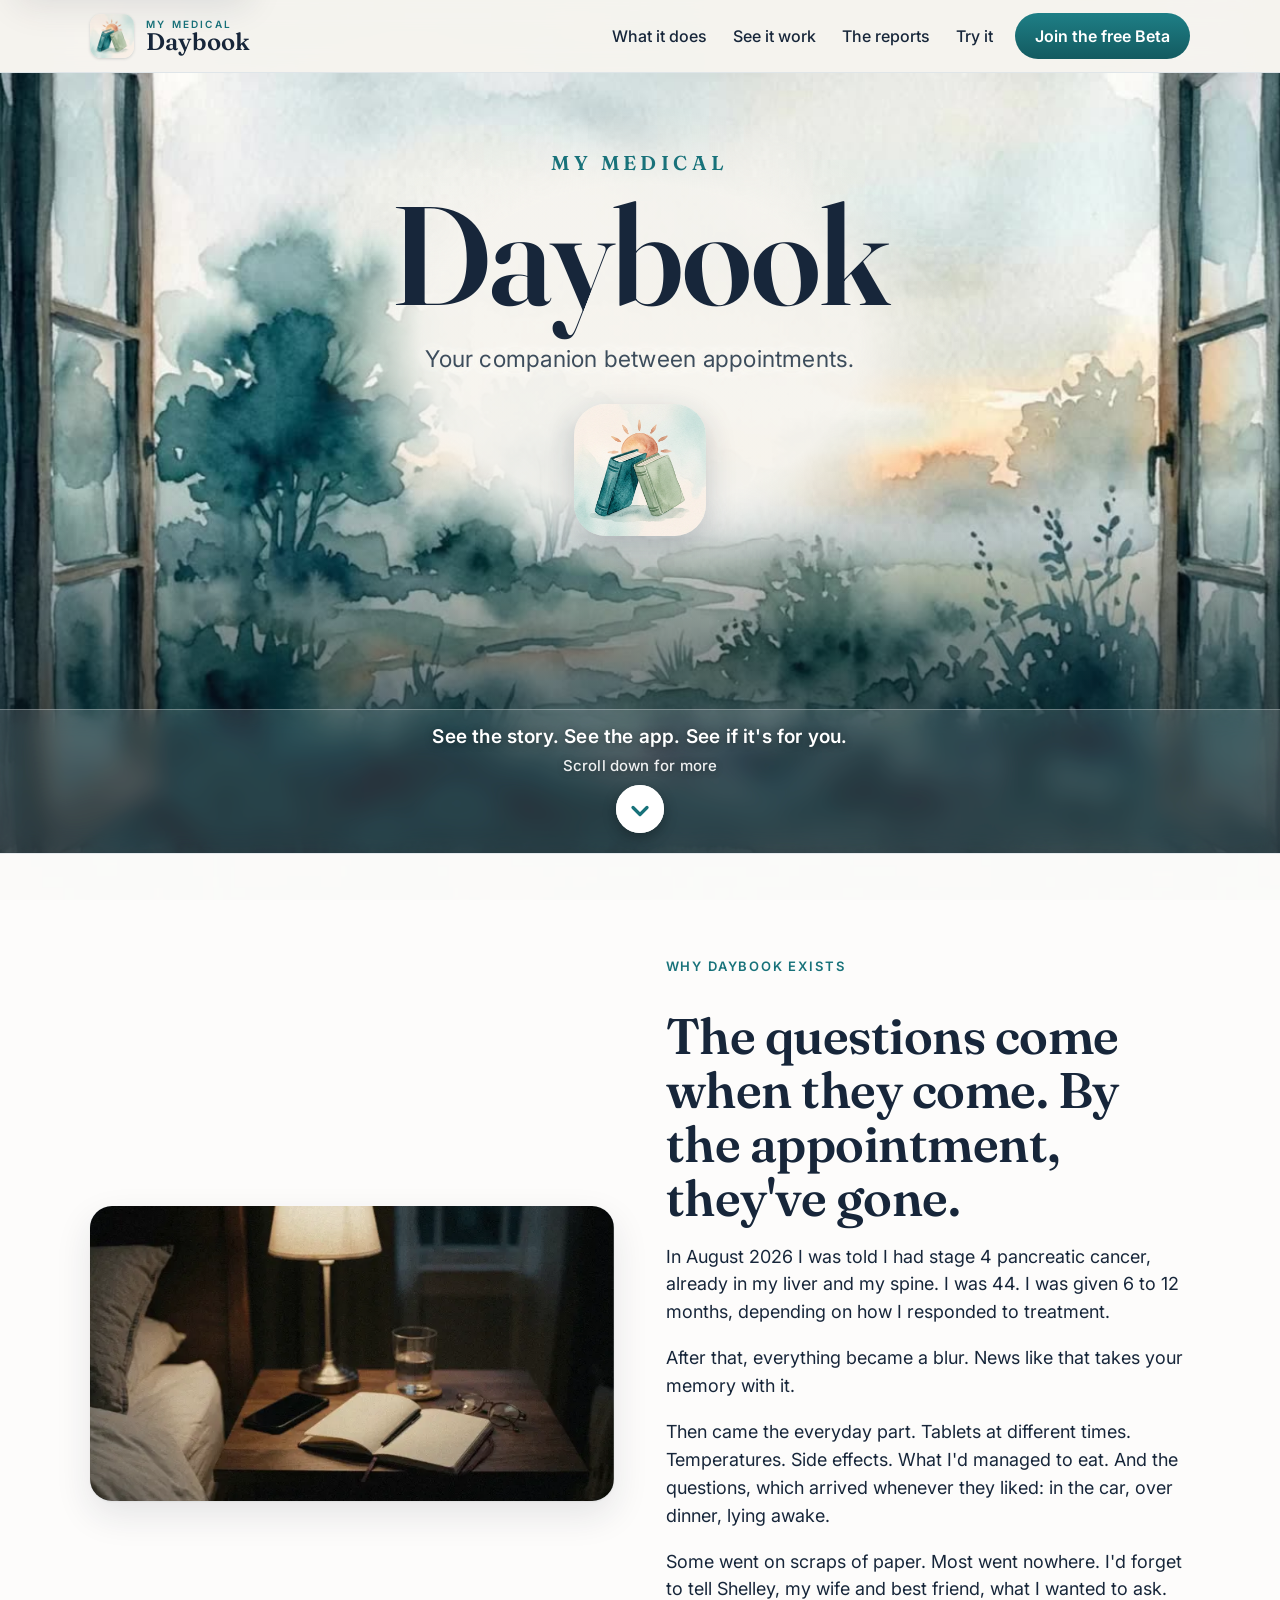
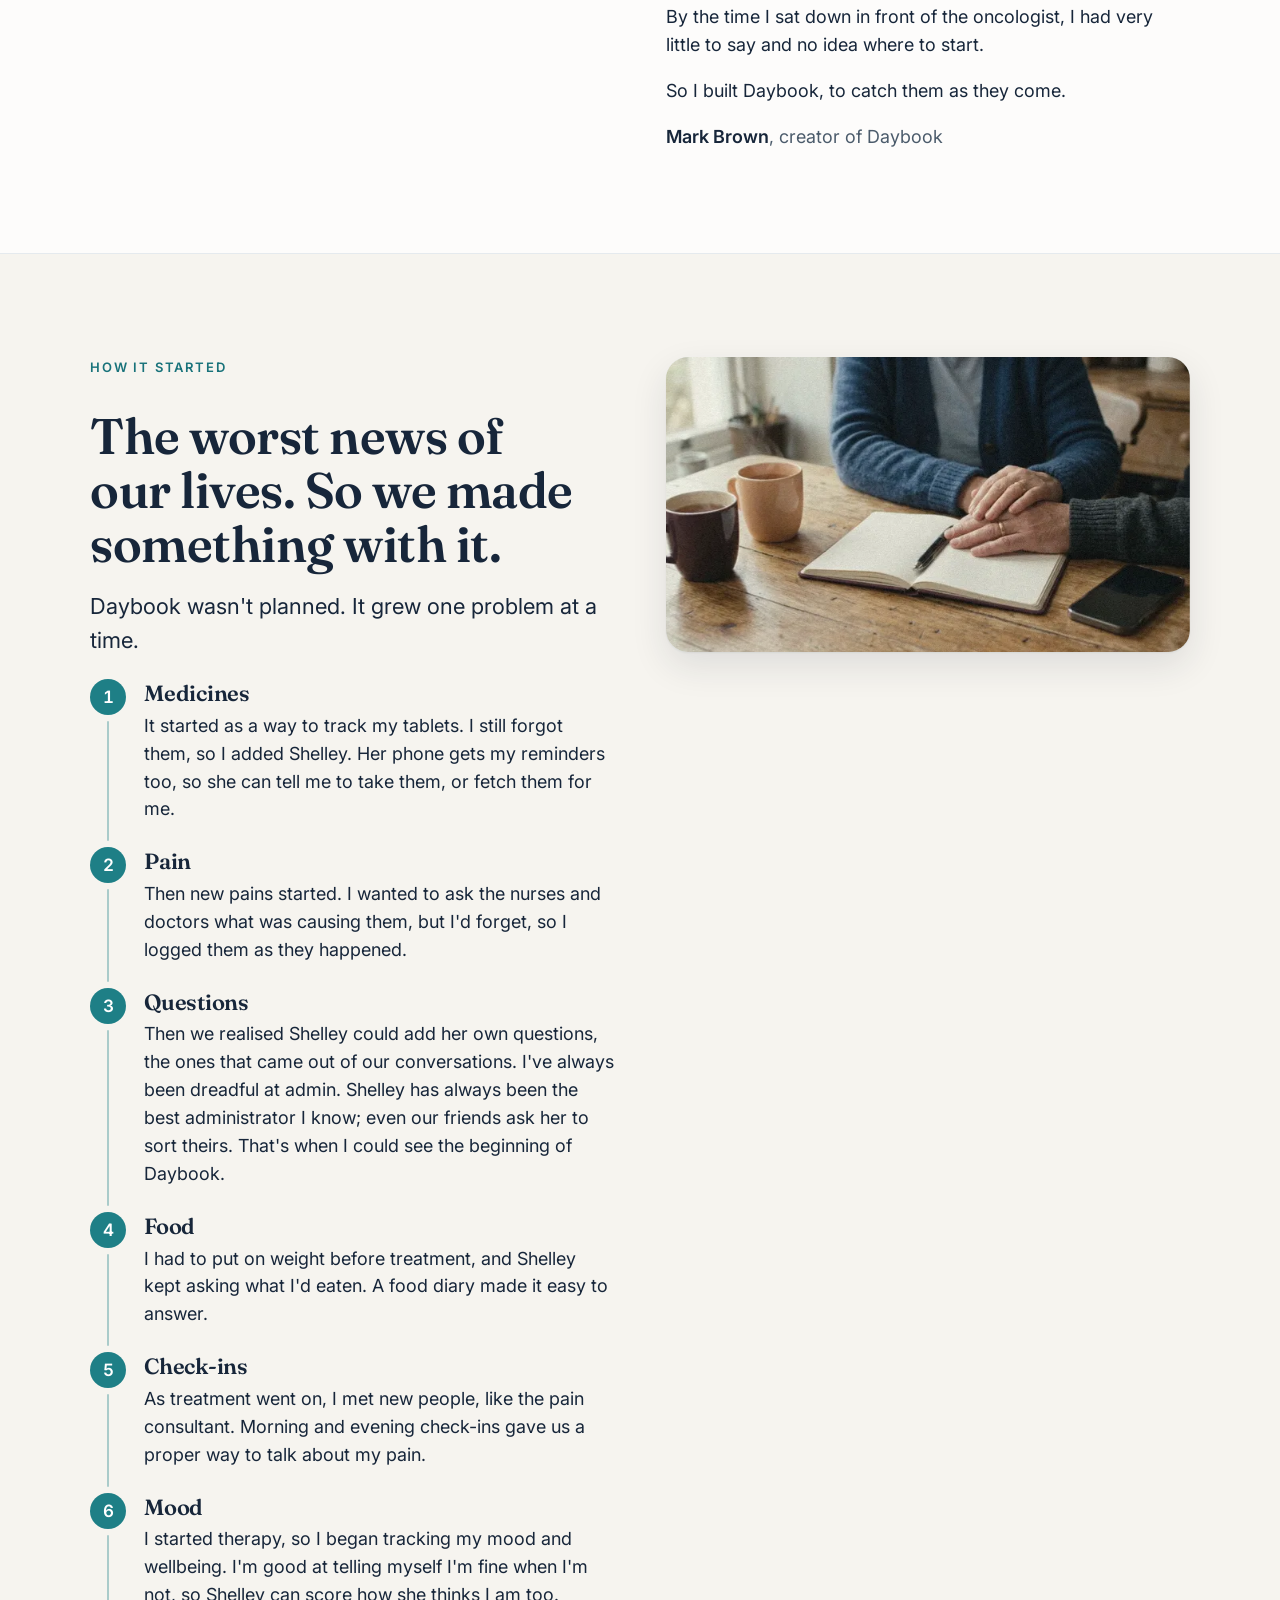
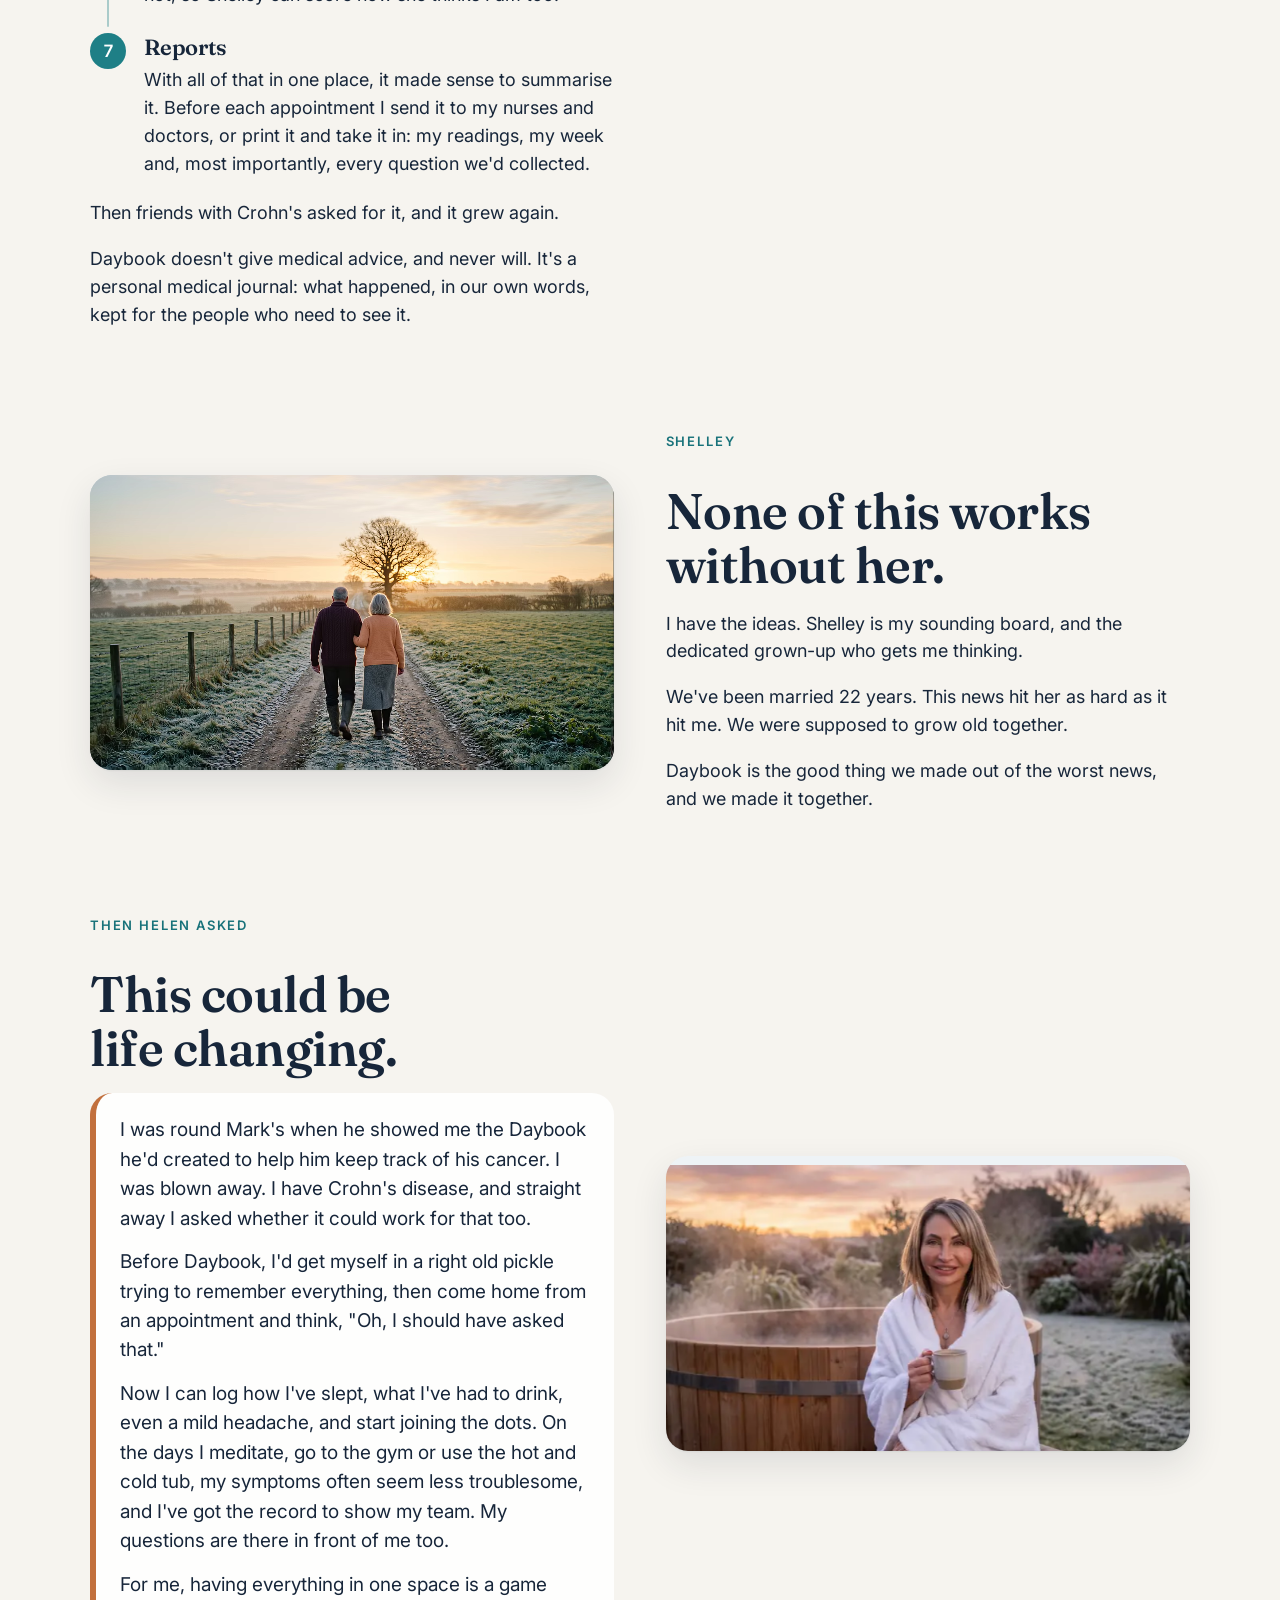
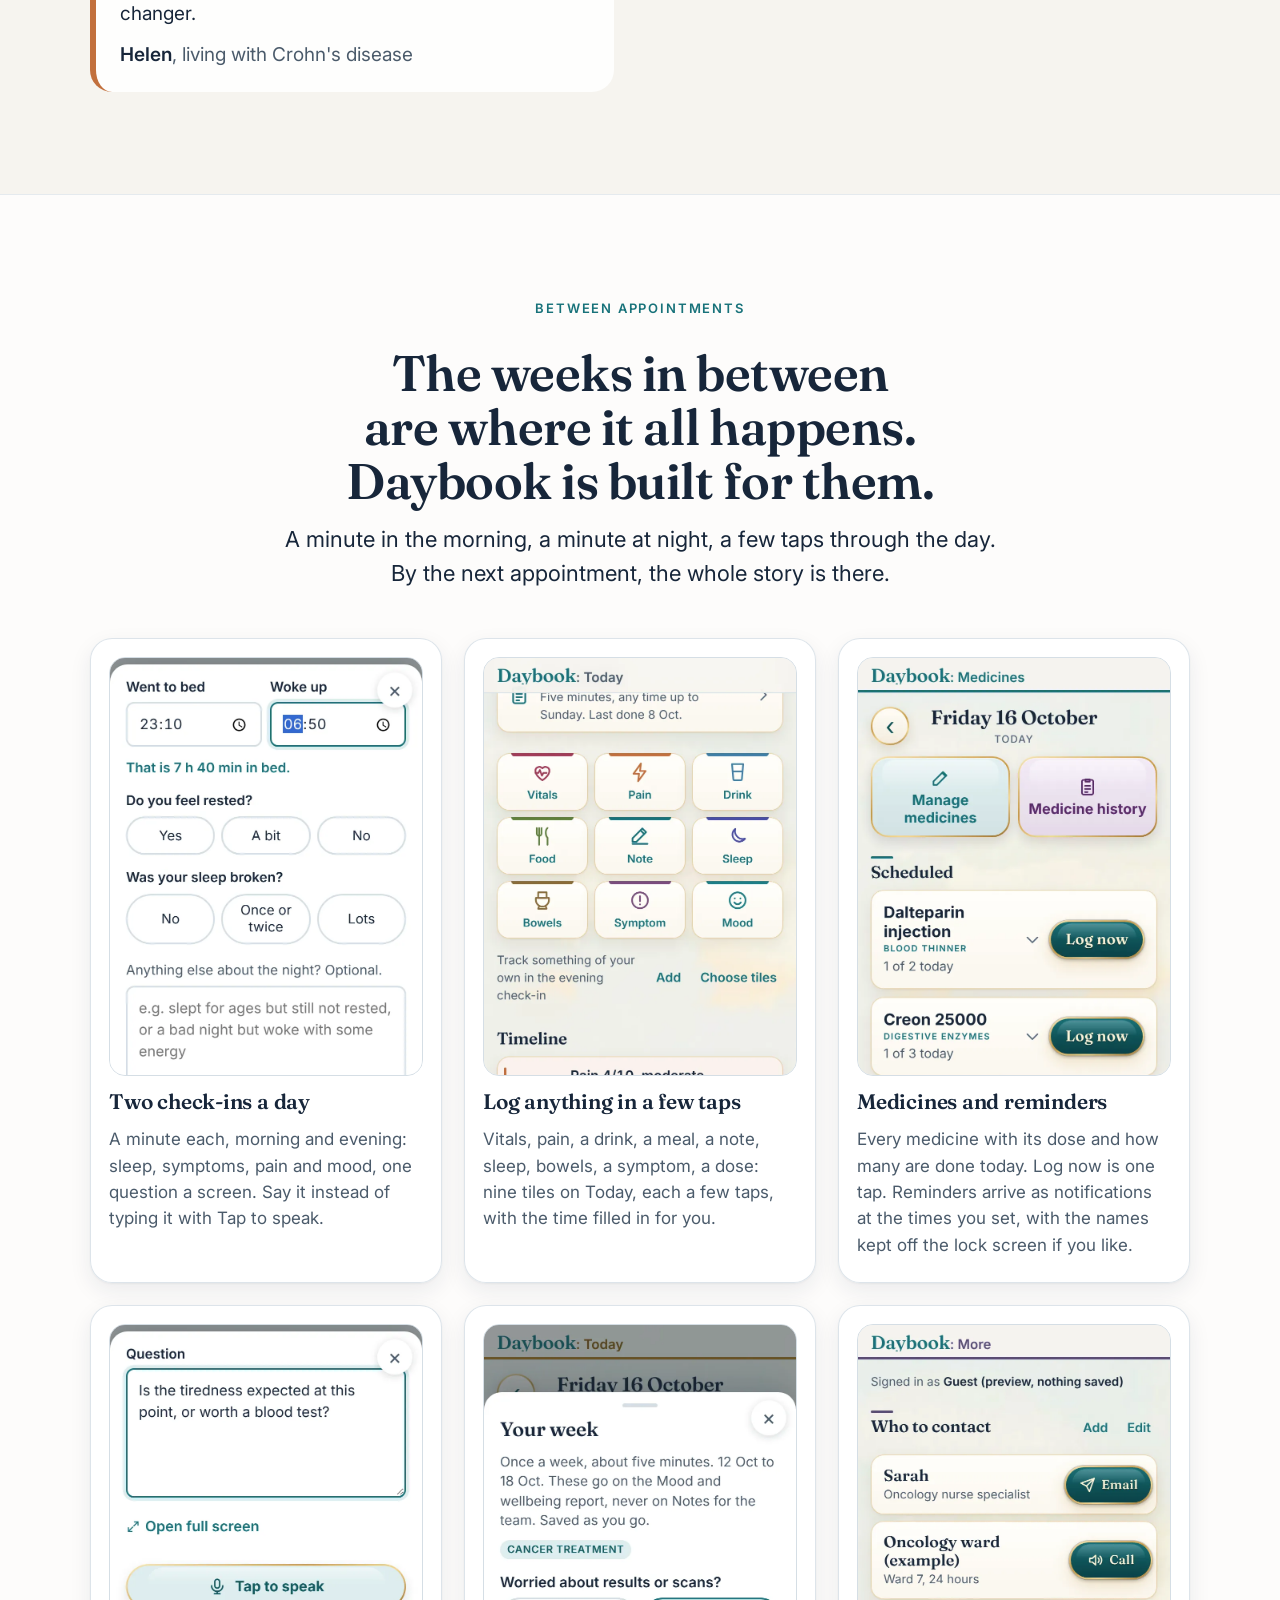
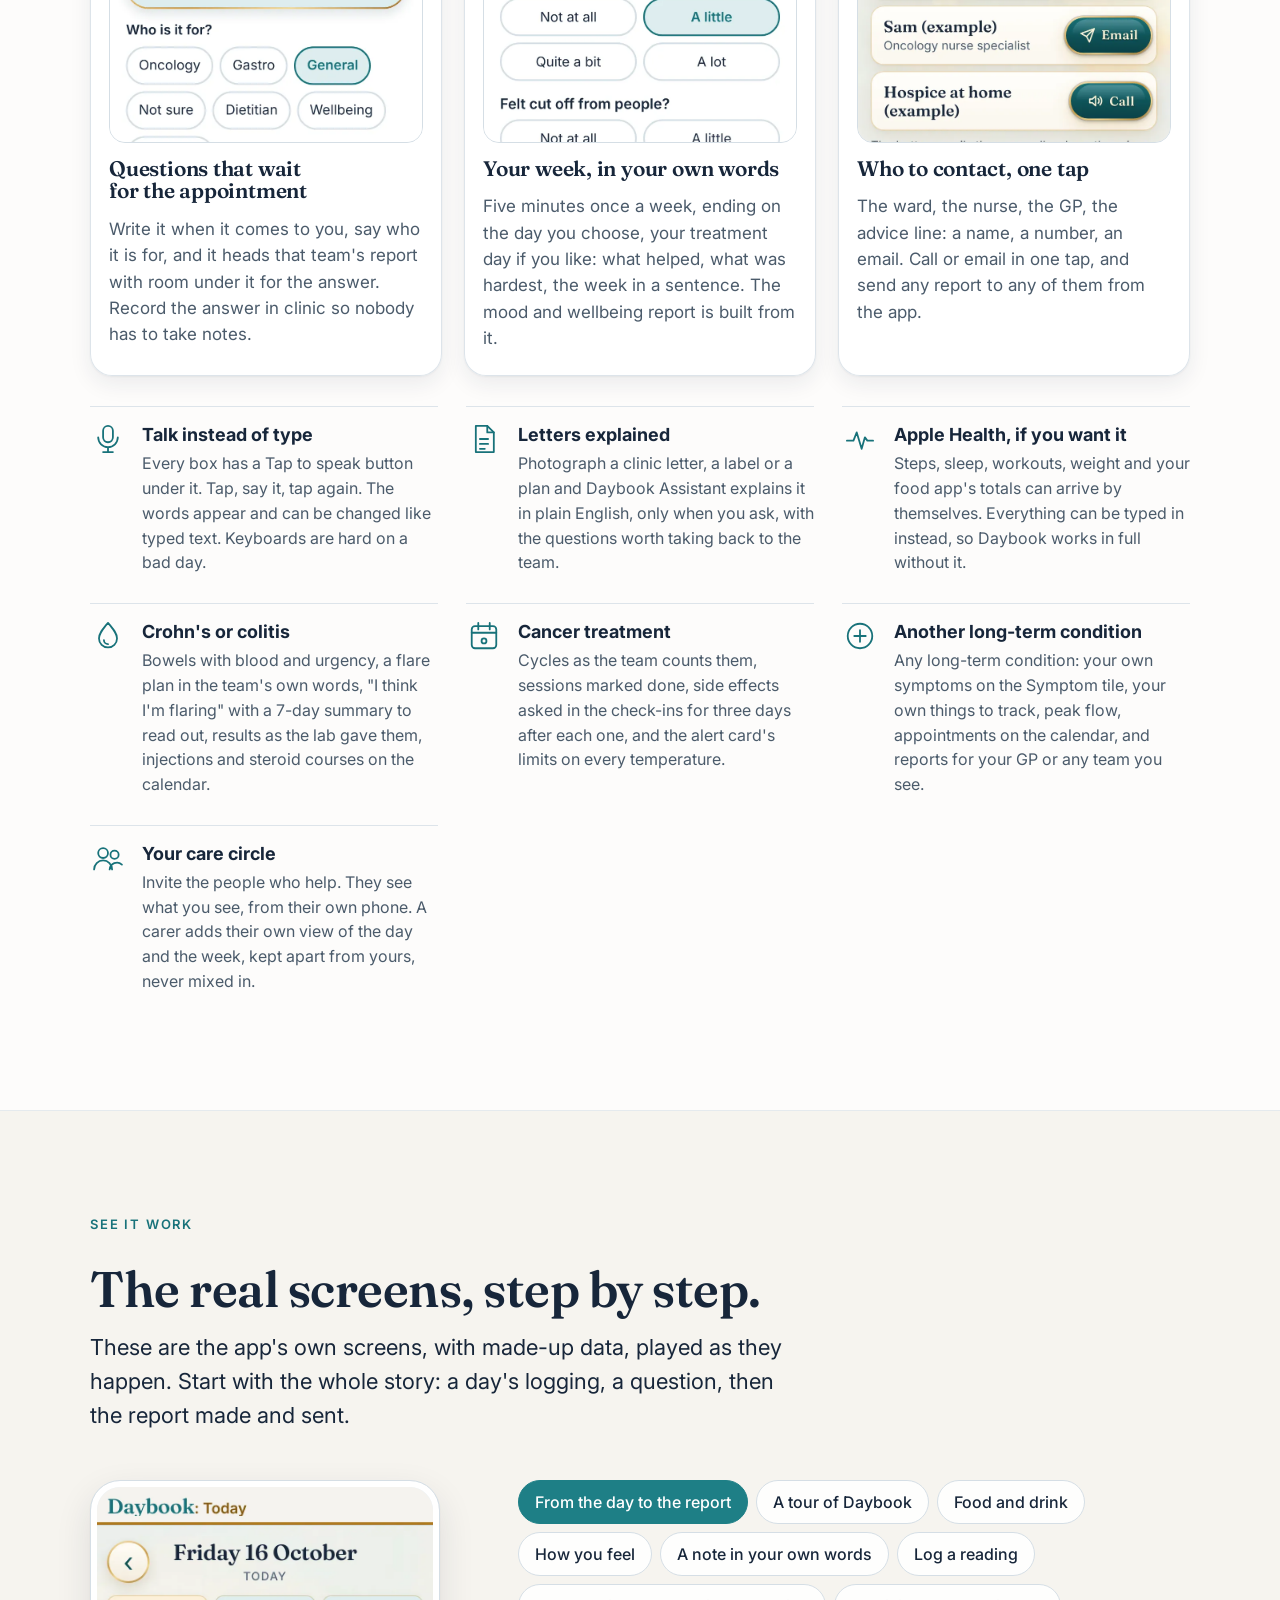
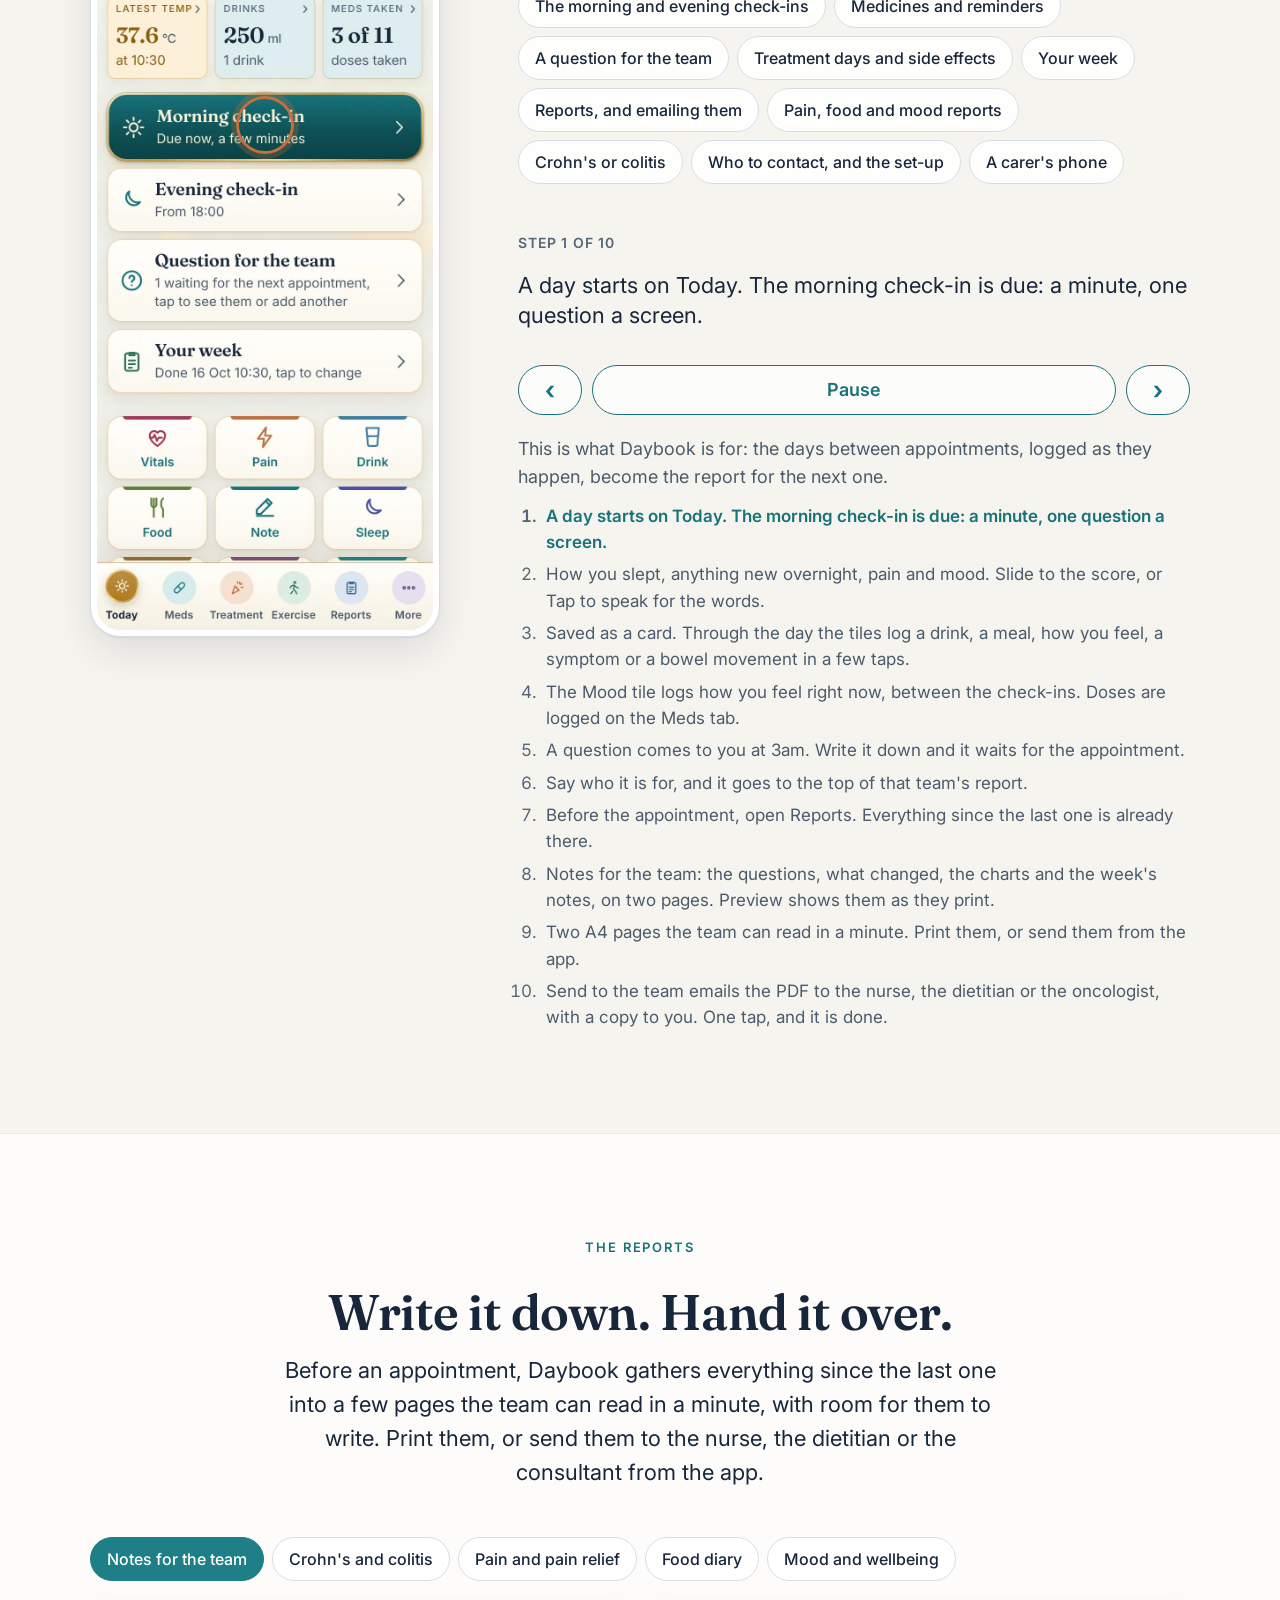
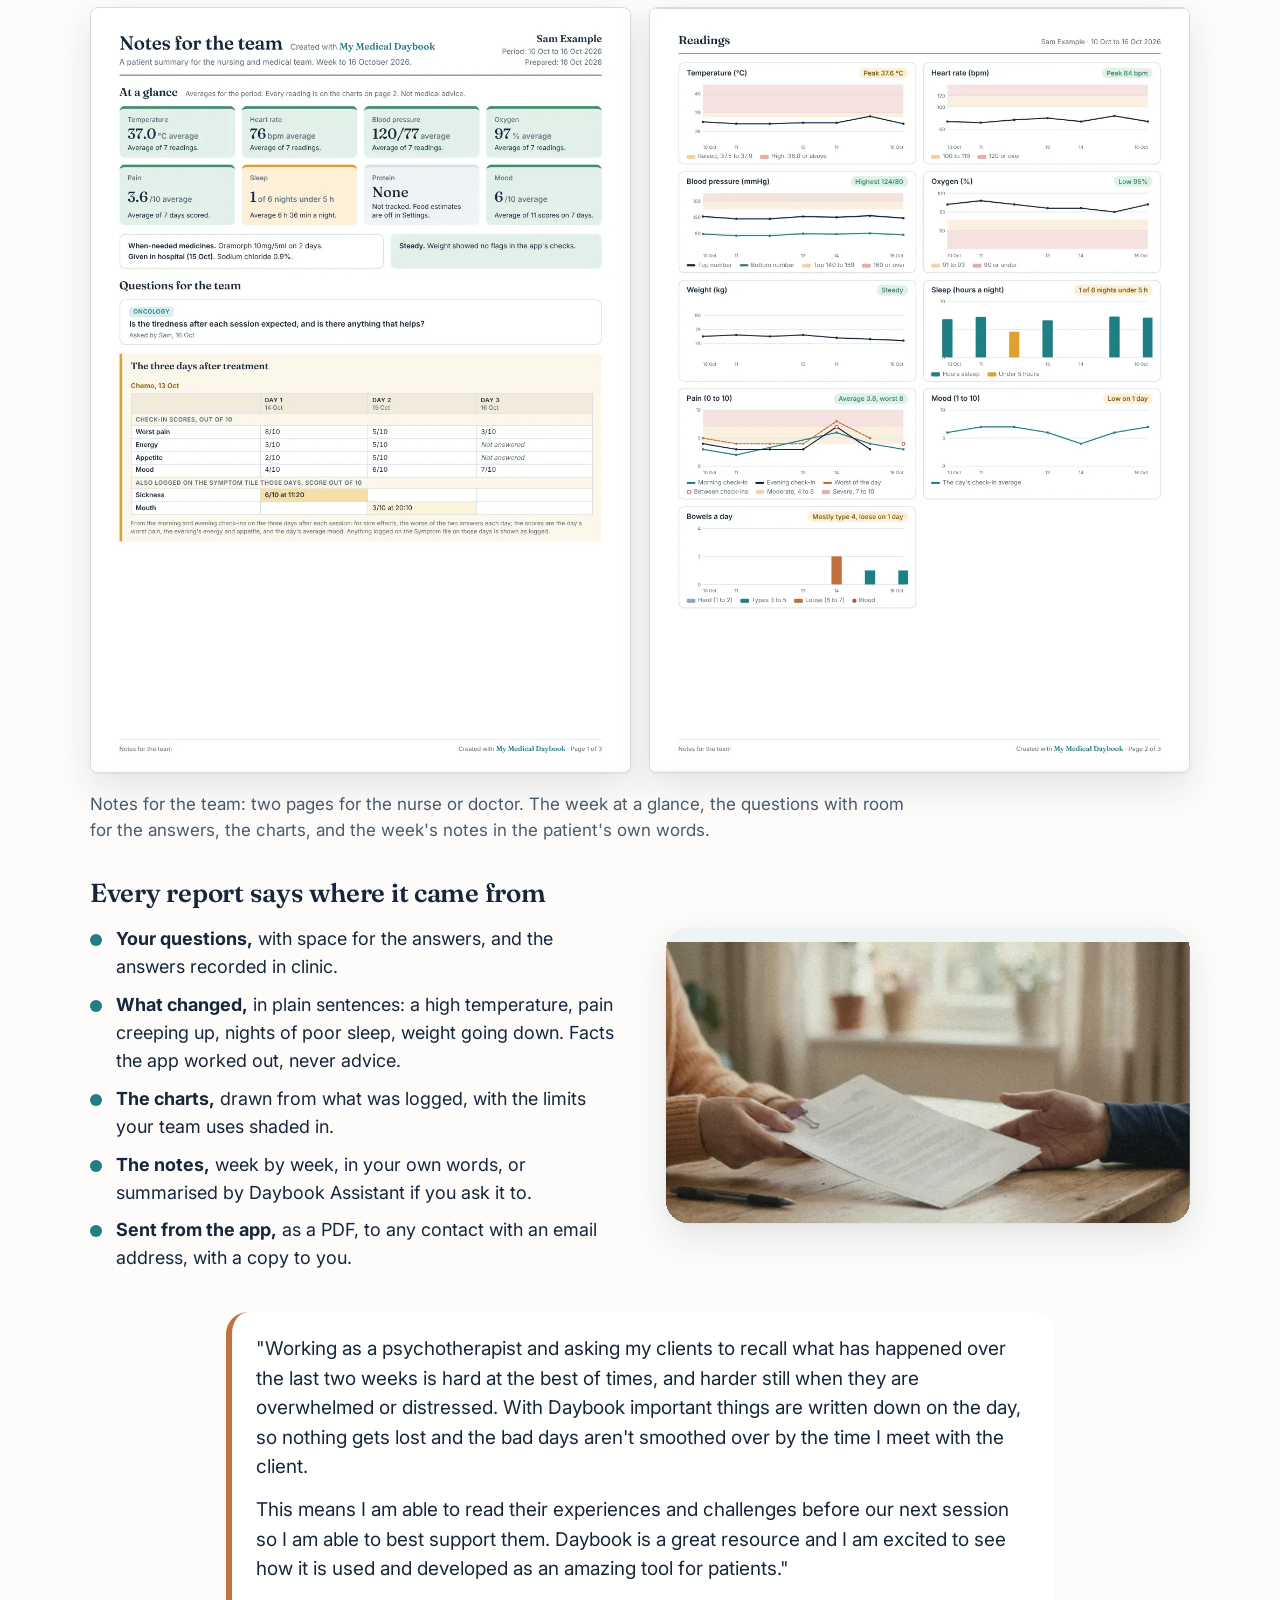
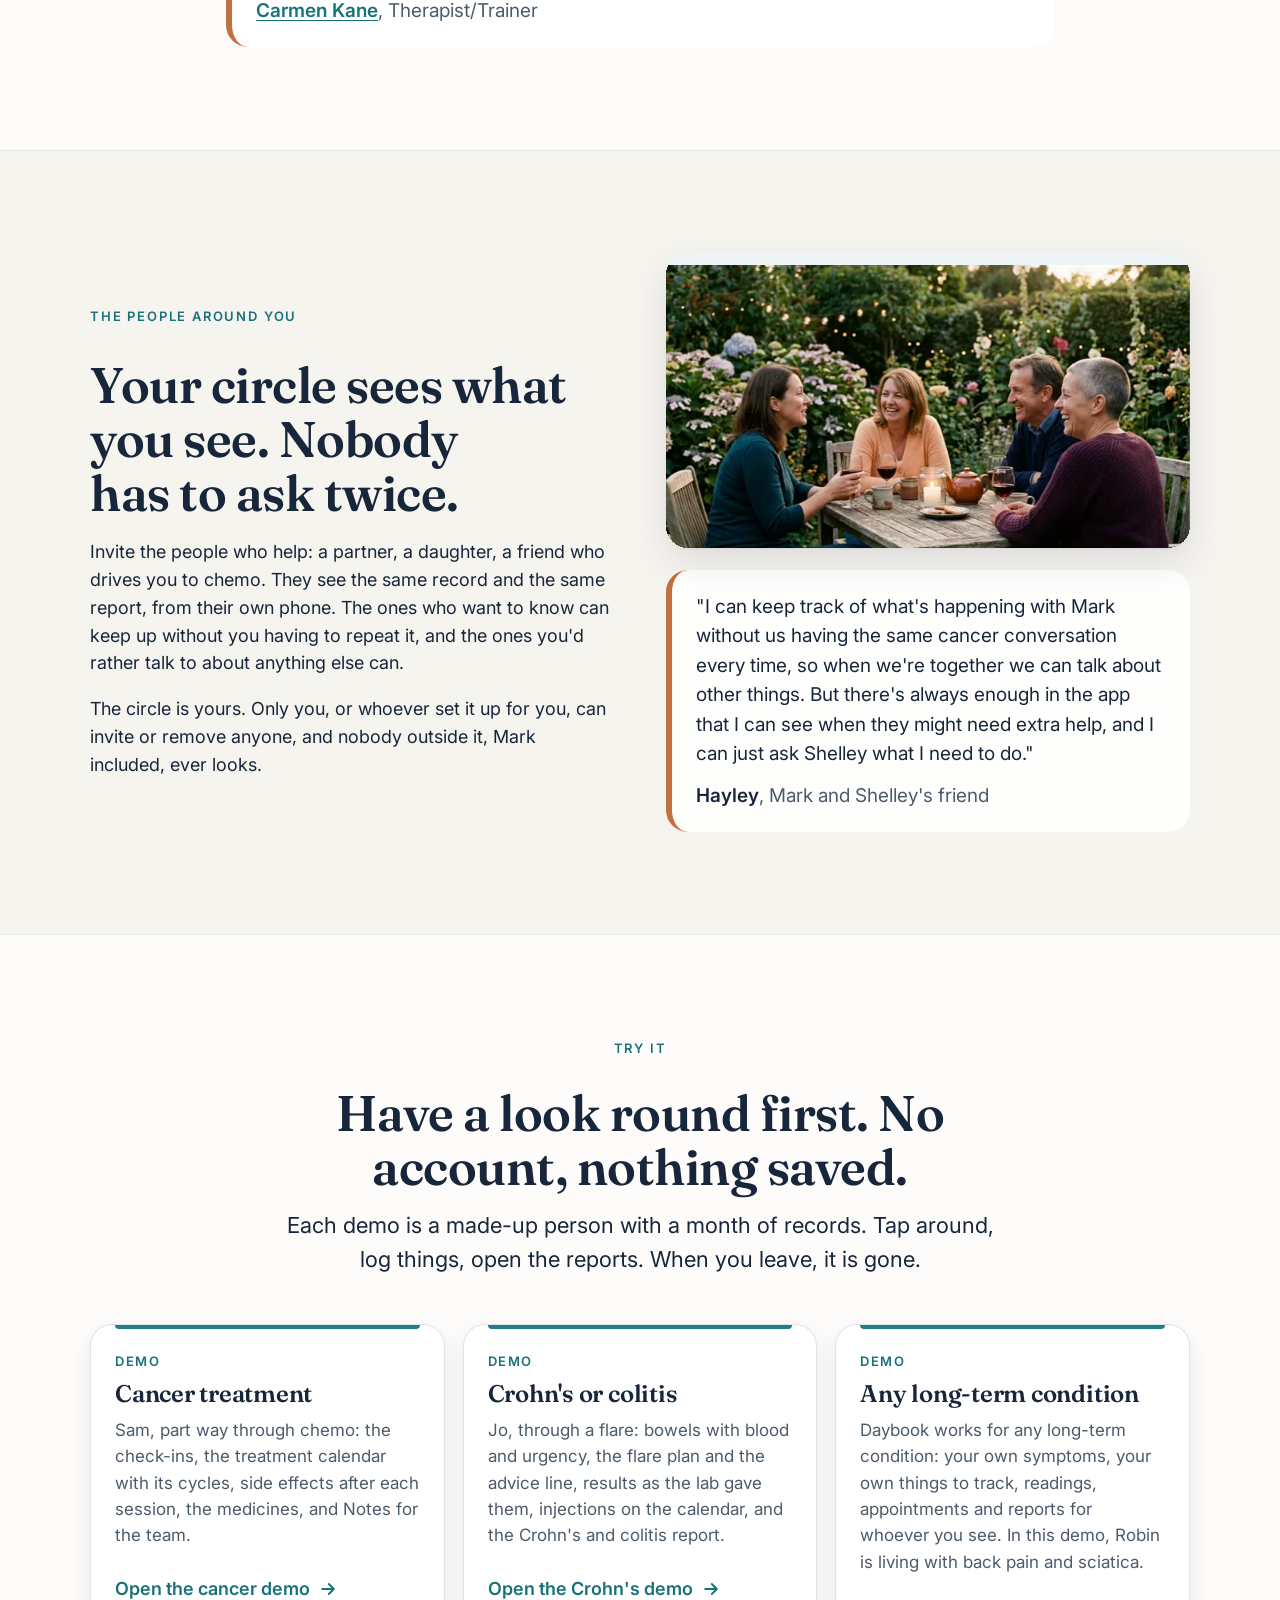
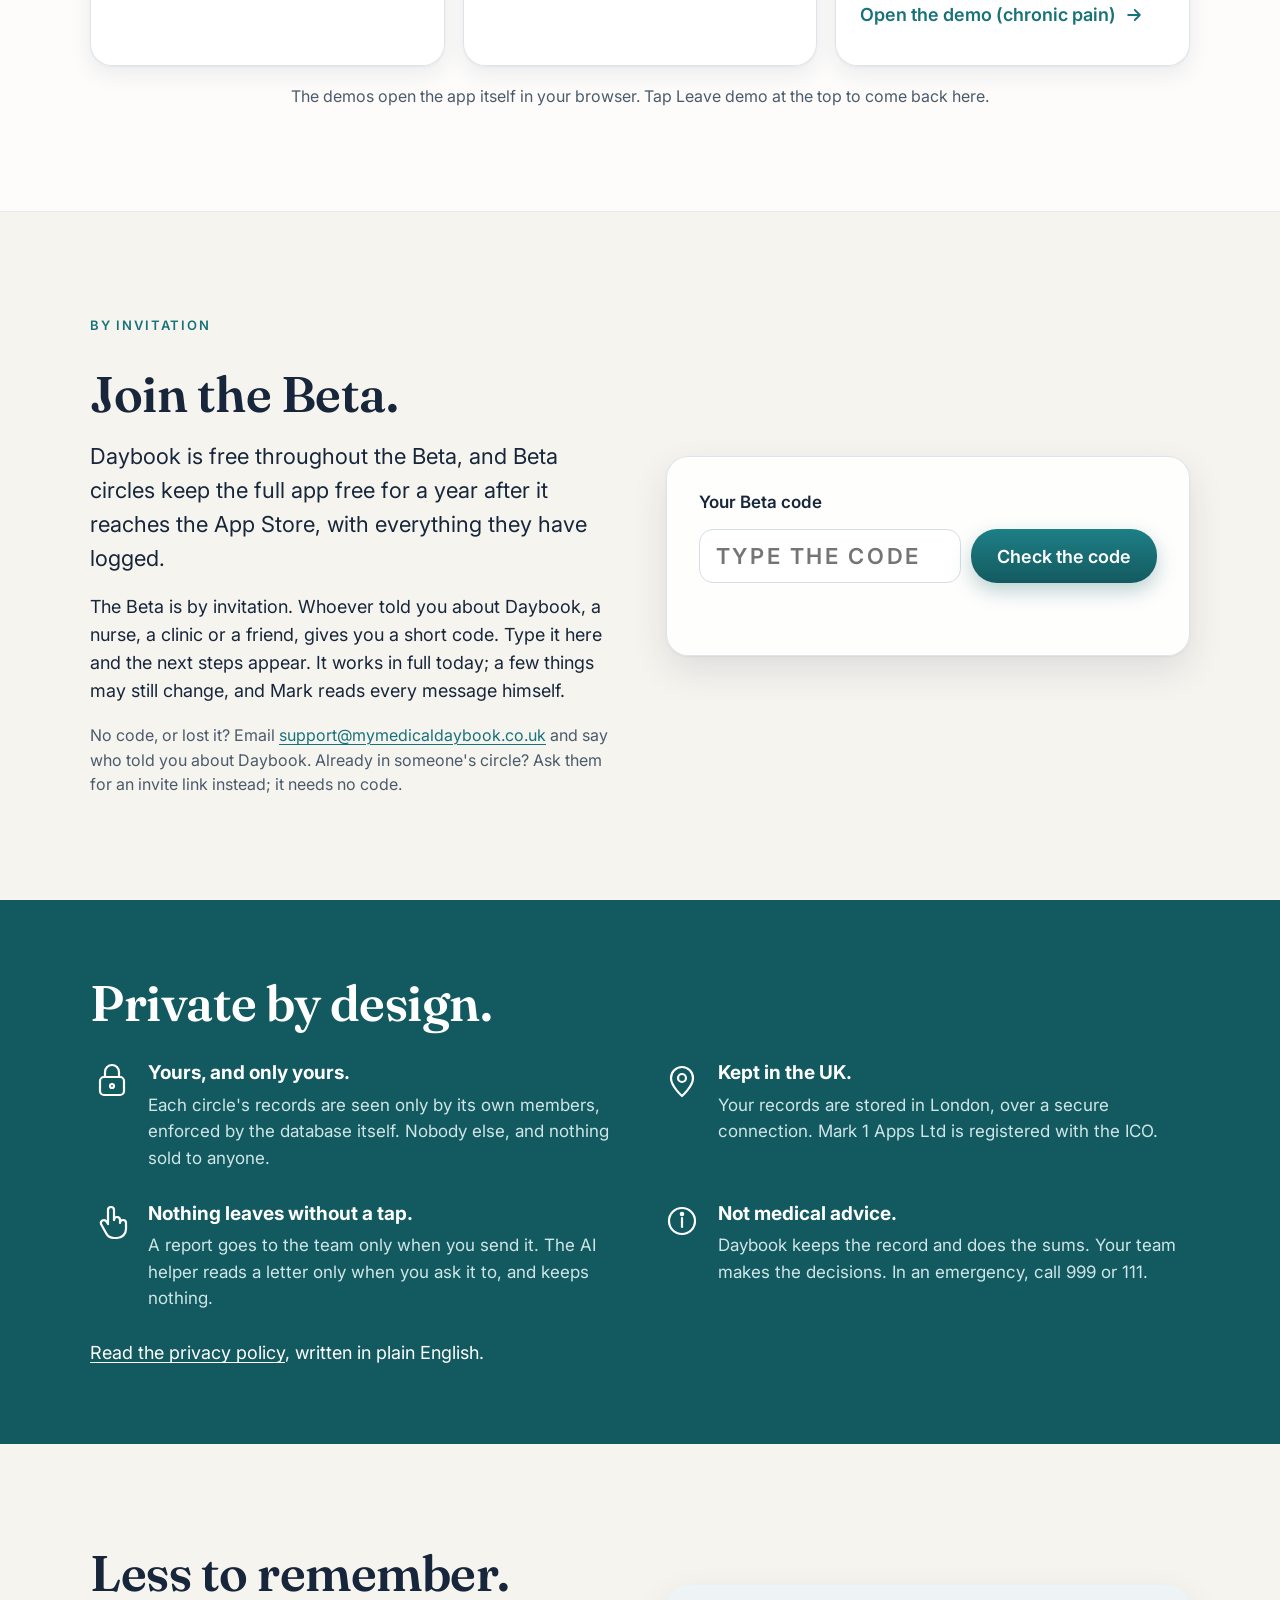
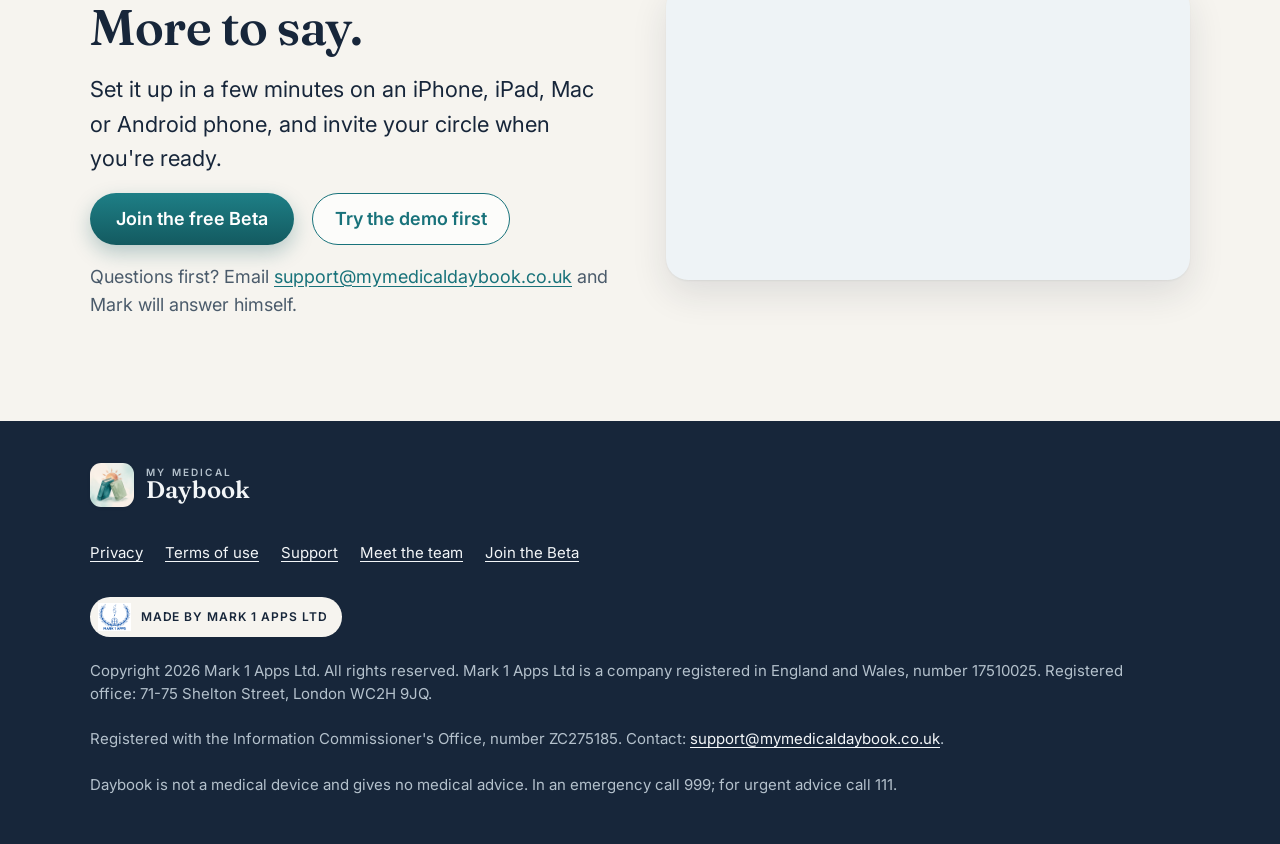
==== index.html @ 066aeb30 "Carmen Kane's quote under The reports, her own words, linked to her profile Co-Authored-By: Claude O" ====
<!doctype html>
<html lang="en-GB">
<head>
  <meta charset="utf-8">
  <meta name="viewport" content="width=device-width, initial-scale=1, viewport-fit=cover">
  <title>My Medical Daybook: your companion between appointments</title>
  <meta name="description" content="A private daybook for anyone with a condition and a care team. The days between appointments, logged as they happen, turned into a report your nurse or doctor can read in a minute.">
  <meta name="theme-color" content="#F6F4EF" media="(prefers-color-scheme: light)">
  <meta name="theme-color" content="#0F1B24" media="(prefers-color-scheme: dark)">
  <meta property="og:title" content="My Medical Daybook">
  <meta property="og:description" content="Your companion between appointments. The readings, notes and questions from every day in between, turned into pages your nurse or doctor can read in a minute.">
  <meta property="og:image" content="https://mymedicaldaybook.co.uk/media/opener-poster.jpg">
  <meta property="og:type" content="website">
  <link rel="canonical" href="https://mymedicaldaybook.co.uk/">
  <meta property="og:url" content="https://mymedicaldaybook.co.uk/">
  <meta property="og:site_name" content="My Medical Daybook">
  <meta property="og:locale" content="en_GB">
  <meta name="twitter:card" content="summary_large_image">
  <link rel="icon" href="icons/favicon-32.png" sizes="32x32" type="image/png">
  <link rel="icon" href="icons/favicon-64.png" sizes="64x64" type="image/png">
  <link rel="apple-touch-icon" href="icons/apple-touch-icon.png">
  <link rel="preconnect" href="https://fonts.googleapis.com">
  <link rel="preconnect" href="https://fonts.gstatic.com" crossorigin>
  <link rel="stylesheet" href="https://fonts.googleapis.com/css2?family=Fraunces:opsz,wght@9..144,600&family=Inter:wght@400;500;600&display=swap">
  <link rel="stylesheet" href="css/site.css?v=18">
  <script type="application/ld+json">{"@context":"https://schema.org","@graph":[{"@type":"WebSite","@id":"https://mymedicaldaybook.co.uk/#website","url":"https://mymedicaldaybook.co.uk/","name":"My Medical Daybook","alternateName":"Daybook","description":"Your companion between appointments.","inLanguage":"en-GB"},{"@type":"Organization","@id":"https://mymedicaldaybook.co.uk/#org","name":"Mark 1 Apps Ltd","url":"https://mymedicaldaybook.co.uk/","logo":"https://mymedicaldaybook.co.uk/icons/icon-512.png"}]}</script>
  <script>document.documentElement.classList.add('js');</script>
</head>
<body>
  <a class="skip" href="#main">Skip to the main content</a>

  <header class="top">
    <div class="wrap">
      <a class="lockup" href="#top">
        <img src="icons/icon-192.png" alt="" width="44" height="44">
        <span><span class="pre">My Medical</span><span class="name">Daybook</span><span class="sr-only">, home</span></span>
      </a>
      <nav aria-label="Site">
        <a class="navlink" href="#does">What it does</a>
        <a class="navlink" href="#guide">See it work</a>
        <a class="navlink" href="#reports">The reports</a>
        <a class="navlink" href="#try">Try it</a>
        <a class="btn" href="#beta"><span class="long">Join the free Beta</span><span class="short">Join the Beta</span></a>
      </nav>
    </div>
  </header>

  <main id="main">

    <!-- 1. The opening: the app's own first screen -->
    <section class="hero" id="top" aria-labelledby="h-open">
      <div class="film">
        <img src="media/opener-poster.jpg" alt="" width="1280" height="720" fetchpriority="high">
        <video muted playsinline preload="auto" poster="media/opener-poster.jpg" aria-hidden="true" tabindex="-1">
          <source src="media/opener.mp4" type="video/mp4">
        </video>
      </div>
      <div class="hero-top hero-in">
        <h1 id="h-open"><span class="hero-pre">My Medical</span><span class="hero-brand">Daybook</span></h1>
        <p class="hero-strap">Your companion between appointments.</p>
        <img class="hero-icon" src="icons/icon-512.png" alt="" width="120" height="120">
      </div>
      <a class="hero-band" href="#why"><span class="band-main"><span>See the story.</span> <span>See the app.</span> <span>See if it's for you.</span></span><span class="band-sub">Scroll down for more</span><span class="cue" aria-hidden="true"><svg viewBox="0 0 24 24"><path d="M6 9l6 6 6-6"/></svg></span></a>
    </section>

    <!-- 2. Why it exists -->
    <section class="sec solid" id="why" aria-labelledby="h-gap">
      <div class="wrap grid2">
        <figure class="reveal">
          <div class="pic parallax">
            <picture>
              <source type="image/webp" srcset="media/night-800.webp?v=2 800w, media/night-1600.webp?v=2 1600w" sizes="(min-width: 900px) 560px, 100vw">
              <img src="media/night-1600.jpg?v=2" srcset="media/night-800.jpg?v=2 800w, media/night-1600.jpg?v=2 1600w" sizes="(min-width: 900px) 560px, 100vw" alt="A bedside table at night with a lamp, a glass of water, reading glasses, a phone and an open notebook with a pen." width="1600" height="873" loading="lazy">
            </picture>
          </div>
        </figure>
        <div class="text reveal d1">
          <p class="kicker">Why Daybook exists</p>
          <h2 id="h-gap">The questions come when they come. By the appointment, they've gone.</h2>
          <p>In August 2026 I was told I had stage 4 pancreatic cancer, already in my liver and my spine. I was 44. I was given 6 to 12 months, depending on how I responded to treatment.</p>
          <p>After that, everything became a blur. News like that takes your memory with it.</p>
          <p>Then came the everyday part. Tablets at different times. Temperatures. Side effects. What I'd managed to eat. And the questions, which arrived whenever they liked: in the car, over dinner, lying awake.</p>
          <p>Some went on scraps of paper. Most went nowhere. I'd forget to tell Shelley, my wife and best friend, what I wanted to ask. By the time I sat down in front of the oncologist, I had very little to say and no idea where to start.</p>
          <p>So I built Daybook, to catch them as they come.</p>
          <p class="by">Mark Brown<span>, creator of Daybook</span></p>
        </div>
      </div>
    </section>

    <!-- 3. How it started, one problem at a time, and Shelley -->
    <section class="sec" aria-labelledby="h-list">
      <div class="wrap grid2 flip story">
        <figure class="reveal">
          <div class="pic parallax">
            <picture>
              <source type="image/webp" srcset="media/table-800.webp?v=2 800w, media/table-1600.webp?v=2 1600w" sizes="(min-width: 900px) 560px, 100vw">
              <img src="media/table-1600.jpg?v=2" srcset="media/table-800.jpg?v=2 800w, media/table-1600.jpg?v=2 1600w" sizes="(min-width: 900px) 560px, 100vw" alt="Two people's hands rest together on an open notebook at a kitchen table, beside two mugs of tea." width="1600" height="873" loading="lazy">
            </picture>
          </div>
        </figure>
        <div class="text reveal d1">
          <p class="kicker">How it started</p>
          <h2 id="h-list">The worst news of our lives. So we made something with it.</h2>
          <p class="lead">Daybook wasn't planned. It grew one problem at a time.</p>
          <ol class="grew">
            <li><h3>Medicines</h3><p>It started as a way to track my tablets. I still forgot them, so I added Shelley. Her phone gets my reminders too, so she can tell me to take them, or fetch them for me.</p></li>
            <li><h3>Pain</h3><p>Then new pains started. I wanted to ask the nurses and doctors what was causing them, but I'd forget, so I logged them as they happened.</p></li>
            <li><h3>Questions</h3><p>Then we realised Shelley could add her own questions, the ones that came out of our conversations. I've always been dreadful at admin. Shelley has always been the best administrator I know; even our friends ask her to sort theirs. That's when I could see the beginning of Daybook.</p></li>
            <li><h3>Food</h3><p>I had to put on weight before treatment, and Shelley kept asking what I'd eaten. A food diary made it easy to answer.</p></li>
            <li><h3>Check-ins</h3><p>As treatment went on, I met new people, like the pain consultant. Morning and evening check-ins gave us a proper way to talk about my pain.</p></li>
            <li><h3>Mood</h3><p>I started therapy, so I began tracking my mood and wellbeing. I'm good at telling myself I'm fine when I'm not, so Shelley can score how she thinks I am too.</p></li>
            <li><h3>Reports</h3><p>With all of that in one place, it made sense to summarise it. Before each appointment I send it to my nurses and doctors, or print it and take it in: my readings, my week and, most importantly, every question we'd collected.</p></li>
          </ol>
          <p>Then friends with Crohn's asked for it, and it grew again.</p>
          <p>Daybook doesn't give medical advice, and never will. It's a personal medical journal: what happened, in our own words, kept for the people who need to see it.</p>
        </div>
      </div>
      <div class="wrap grid2 shelley">
        <figure class="reveal">
          <div class="pic film-walk">
            <img src="media/walk-poster-1280.jpg" srcset="media/walk-poster-1280.jpg 1280w, media/walk-poster-1920.jpg 1920w" sizes="(min-width: 900px) 560px, 100vw" alt="A couple in their late fifties walk arm in arm along a frosty farm track towards a lone oak tree at sunrise." width="1280" height="720" loading="lazy">
            <video class="walk" muted playsinline preload="none" aria-hidden="true" tabindex="-1" data-src-1280="media/walk-1280.mp4" data-src-1920="media/walk-1920.mp4" data-webm="media/walk-1280.webm"></video>
          </div>
        </figure>
        <div class="text reveal d1">
          <p class="kicker">Shelley</p>
          <h2 id="h-shelley">None of this works without her.</h2>
          <p>I have the ideas. Shelley is my sounding board, and the dedicated grown-up who gets me thinking.</p>
          <p>We've been married 22 years. This news hit her as hard as it hit me. We were supposed to grow old together.</p>
          <p>Daybook is the good thing we made out of the worst news, and we made it together.</p>
        </div>
      </div>
      <!-- Helen's own words, shortened with her agreement, and the photo she chose (21 October 2026) -->
      <div class="wrap grid2 flip shelley">
        <div class="text reveal">
          <p class="kicker">Then Helen asked</p>
          <h2 id="h-helen">This could be life changing.</h2>
          <blockquote class="quote">
            <p>I was round Mark's when he showed me the Daybook he'd created to help him keep track of his cancer. I was blown away. I have Crohn's disease, and straight away I asked whether it could work for that too.</p>
            <p>Before Daybook, I'd get myself in a right old pickle trying to remember everything, then come home from an appointment and think, "Oh, I should have asked that."</p>
            <p>Now I can log how I've slept, what I've had to drink, even a mild headache, and start joining the dots. On the days I meditate, go to the gym or use the hot and cold tub, my symptoms often seem less troublesome, and I've got the record to show my team. My questions are there in front of me too.</p>
            <p>For me, having everything in one space is a game changer.</p>
            <p class="by">Helen<span>, living with Crohn's disease</span></p>
          </blockquote>
        </div>
        <figure class="reveal d1">
          <div class="pic parallax">
            <picture>
              <source type="image/webp" srcset="media/helen-800.webp 800w, media/helen-1600.webp 1600w" sizes="(min-width: 900px) 560px, 100vw">
              <img src="media/helen-1600.jpg" srcset="media/helen-800.jpg 800w, media/helen-1600.jpg 1600w" sizes="(min-width: 900px) 560px, 100vw" alt="A woman wrapped in a white robe sits on a bench beside a steaming wooden hot tub in a frosty garden at sunrise, smiling, with a mug of tea in her hand." width="1600" height="873" loading="lazy">
            </picture>
          </div>
        </figure>
      </div>
    </section>

    <!-- 4. What it does, between appointments -->
    <section class="sec solid" id="does" aria-labelledby="h-does">
      <div class="wrap">
        <div class="sec-head centre reveal">
          <p class="kicker">Between appointments</p>
          <h2 id="h-does">The weeks in between are where it all happens. Daybook is built for them.</h2>
          <p class="lead">A minute in the morning, a minute at night, a few taps through the day. By the next appointment, the whole story is there.</p>
        </div>
        <div class="features">
          <article class="feat reveal">
            <div class="shot"><img src="guide/checkin-2.webp" alt="The morning check-in: one question on the screen, a slider from 1 to 10, and Back, Skip and Next underneath." width="780" height="1688" loading="lazy"></div>
            <h3>Two check-ins a day</h3>
            <p>A minute each, morning and evening: sleep, symptoms, pain and mood, one question a screen. Say it instead of typing it with Tap to speak.</p>
          </article>
          <article class="feat reveal d1">
            <div class="shot"><img src="guide/reading-1.webp" alt="Today in Daybook: the day's check-ins, then nine tiles, Vitals, Pain, Drink, Food, Note, Sleep, Bowels, Symptom and Medicine." width="780" height="1688" loading="lazy"></div>
            <h3>Log anything in a few taps</h3>
            <p>Vitals, pain, a drink, a meal, a note, sleep, bowels, a symptom, a dose: nine tiles on Today, each a few taps, with the time filled in for you.</p>
          </article>
          <article class="feat reveal d2">
            <div class="shot"><img src="guide/meds-1.webp" alt="The Meds tab: each medicine as a card with its name, how many doses are done today, and a Log now button." width="780" height="1688" loading="lazy"></div>
            <h3>Medicines and reminders</h3>
            <p>Every medicine with its dose and how many are done today. Log now is one tap. Reminders arrive as notifications at the times you set, with the names kept off the lock screen if you like.</p>
          </article>
          <article class="feat reveal">
            <div class="shot"><img src="guide/question-2.webp" alt="A question for the team being typed, with chips for who it is for: Oncology, Gastro, General, Not sure, Dietitian, Wellbeing, Pain team." width="780" height="1688" loading="lazy"></div>
            <h3>Questions that wait for the appointment</h3>
            <p>Write it when it comes to you, say who it is for, and it heads that team's report with room under it for the answer. Record the answer in clinic so nobody has to take notes.</p>
          </article>
          <article class="feat reveal d1">
            <div class="shot"><img src="guide/week-2.webp" alt="Your week: a question with four word answers to tap, Not at all, A little, Quite a bit, A lot." width="780" height="1688" loading="lazy"></div>
            <h3>Your week, in your own words</h3>
            <p>Five minutes once a week, ending on the day you choose, your treatment day if you like: what helped, what was hardest, the week in a sentence. The mood and wellbeing report is built from it.</p>
          </article>
          <article class="feat reveal d2">
            <div class="shot"><img src="guide/contacts-3.webp" alt="Who to contact on More: a nurse's card with her role, number and email, and Call and Email buttons." width="780" height="1688" loading="lazy"></div>
            <h3>Who to contact, one tap</h3>
            <p>The ward, the nurse, the GP, the advice line: a name, a number, an email. Call or email in one tap, and send any report to any of them from the app.</p>
          </article>
        </div>
        <div class="also reveal">
          <div class="it">
            <svg viewBox="0 0 44 44" aria-hidden="true" fill="none" stroke="currentColor" stroke-width="2.2" stroke-linecap="round" stroke-linejoin="round"><rect x="16" y="6" width="12" height="20" rx="6"/><path d="M10 20a12 12 0 0 0 24 0M22 32v6M16 38h12"/></svg>
            <div><b>Talk instead of type</b><p>Every box has a Tap to speak button under it. Tap, say it, tap again. The words appear and can be changed like typed text. Keyboards are hard on a bad day.</p></div>
          </div>
          <div class="it">
            <svg viewBox="0 0 44 44" aria-hidden="true" fill="none" stroke="currentColor" stroke-width="2.2" stroke-linecap="round" stroke-linejoin="round"><path d="M12 6h14l8 8v24H12z"/><path d="M26 6v8h8M17 22h10M17 28h10M17 34h6"/></svg>
            <div><b>Letters explained</b><p>Photograph a clinic letter, a label or a plan and Daybook Assistant explains it in plain English, only when you ask, with the questions worth taking back to the team.</p></div>
          </div>
          <div class="it">
            <svg viewBox="0 0 44 44" aria-hidden="true" fill="none" stroke="currentColor" stroke-width="2.2" stroke-linecap="round" stroke-linejoin="round"><path d="M6 24h8l4-10 6 20 4-14 3 4h7"/></svg>
            <div><b>Apple Health, if you want it</b><p>Steps, sleep, workouts, weight and your food app's totals can arrive by themselves. Everything can be typed in instead, so Daybook works in full without it.</p></div>
          </div>
          <div class="it">
            <svg viewBox="0 0 44 44" aria-hidden="true" fill="none" stroke="currentColor" stroke-width="2.2" stroke-linecap="round" stroke-linejoin="round"><path d="M22 6c-7 8-11 13-11 19a11 11 0 0 0 22 0c0-6-4-11-11-19z"/><path d="M17 27a5 5 0 0 0 5 5"/></svg>
            <div><b>Crohn's or colitis</b><p>Bowels with blood and urgency, a flare plan in the team's own words, "I think I'm flaring" with a 7-day summary to read out, results as the lab gave them, injections and steroid courses on the calendar.</p></div>
          </div>
          <div class="it">
            <svg viewBox="0 0 44 44" aria-hidden="true" fill="none" stroke="currentColor" stroke-width="2.2" stroke-linecap="round" stroke-linejoin="round"><rect x="7" y="10" width="30" height="27" rx="4"/><path d="M7 18h30M15 6v8M29 6v8"/><circle cx="22" cy="28" r="3"/></svg>
            <div><b>Cancer treatment</b><p>Cycles as the team counts them, sessions marked done, side effects asked in the check-ins for three days after each one, and the alert card's limits on every temperature.</p></div>
          </div>
          <div class="it">
            <svg viewBox="0 0 44 44" aria-hidden="true" fill="none" stroke="currentColor" stroke-width="2.2" stroke-linecap="round" stroke-linejoin="round"><circle cx="22" cy="22" r="15"/><path d="M22 15v14M15 22h14"/></svg>
            <div><b>Another long-term condition</b><p>Any long-term condition: your own symptoms on the Symptom tile, your own things to track, peak flow, appointments on the calendar, and reports for your GP or any team you see.</p></div>
          </div>
          <div class="it">
            <svg viewBox="0 0 44 44" aria-hidden="true" fill="none" stroke="currentColor" stroke-width="2.2" stroke-linecap="round" stroke-linejoin="round"><circle cx="16" cy="16" r="6"/><circle cx="30" cy="18" r="5"/><path d="M5 36a11 11 0 0 1 22 0M24 36a9 9 0 0 1 15-6"/></svg>
            <div><b>Your care circle</b><p>Invite the people who help. They see what you see, from their own phone. A carer adds their own view of the day and the week, kept apart from yours, never mixed in.</p></div>
          </div>
        </div>
      </div>
    </section>

    <!-- 5. See it work -->
    <section class="sec" id="guide" aria-labelledby="h-guide">
      <div class="wrap">
        <div class="sec-head reveal">
          <p class="kicker">See it work</p>
          <h2 id="h-guide">The real screens, step by step.</h2>
          <p class="lead">These are the app's own screens, with made-up data, played as they happen. Start with the whole story: a day's logging, a question, then the report made and sent.</p>
        </div>
        <div class="guide reveal d1">
          <div class="chips gchips" id="g-chips" role="group" aria-label="Walk-throughs"><span class="muted">Loading the walk-throughs</span></div>
          <div class="gphone" id="g-phone" role="img" aria-label="Daybook on a phone, playing the chosen walk-through">
            <img id="g-img" src="guide/story-1.webp" alt="" width="780" height="1688">
            <span class="gring" id="g-ring" hidden></span>
          </div>
          <div class="gwords">
            <p class="gstep" id="g-step" aria-live="polite">Step 1</p>
            <p class="gcap" id="g-cap">Loading the walk-through.</p>
            <div class="gctl">
              <button class="btn-ghost arrow" type="button" id="g-prev" aria-label="Previous step">&#8249;</button>
              <button class="btn-ghost play" type="button" id="g-play" aria-pressed="false">Play</button>
              <button class="btn-ghost arrow" type="button" id="g-next" aria-label="Next step">&#8250;</button>
            </div>
            <details class="gall" id="g-all">
              <summary>Read all the steps</summary>
              <p class="gintro" id="g-intro"></p>
              <ol class="glist" id="g-list" aria-label="The steps in words"></ol>
            </details>
          </div>
        </div>
      </div>
    </section>

    <!-- 6. The reports -->
    <section class="sec solid" id="reports" aria-labelledby="h-report">
      <div class="wrap">
        <div class="sec-head centre reveal">
          <p class="kicker">The reports</p>
          <h2 id="h-report">Write it down. Hand it over.</h2>
          <p class="lead">Before an appointment, Daybook gathers everything since the last one into a few pages the team can read in a minute, with room for them to write. Print them, or send them to the nurse, the dietitian or the consultant from the app.</p>
        </div>
        <div class="chips rchips reveal" id="r-chips" role="group" aria-label="Which report to show" data-first="notes">
          <button class="chip" type="button" data-report="notes" aria-pressed="true">Notes for the team</button>
          <button class="chip" type="button" data-report="ibd" aria-pressed="false">Crohn's and colitis</button>
          <button class="chip" type="button" data-report="pain" aria-pressed="false">Pain and pain relief</button>
          <button class="chip" type="button" data-report="food" aria-pressed="false">Food diary</button>
          <button class="chip" type="button" data-report="mood" aria-pressed="false">Mood and wellbeing</button>
        </div>
        <figure class="pages" data-report="notes" data-n="2" data-cap="Notes for the team: two pages for the nurse or doctor. The week at a glance, the questions with room for the answers, the charts, and the week's notes in the patient's own words.">
          <div class="page"><picture><source type="image/webp" srcset="media/report-notes-1.webp"><img src="media/report-notes-1.jpg" alt="Notes for the team, page 1: eight tiles with the week's temperature, heart rate, blood pressure, oxygen, pain, sleep, protein and mood, the when-needed medicines, the questions, and a table of the three days after treatment." width="1000" height="1415" loading="lazy"></picture></div>
          <div class="page"><picture><source type="image/webp" srcset="media/report-notes-2.webp"><img src="media/report-notes-2.jpg" alt="Notes for the team, page 2: small charts of the week's readings, each with its own key." width="1000" height="1416" loading="lazy"></picture></div>
        </figure>
        <figure class="pages" data-report="ibd" data-n="3" data-cap="Crohn's and colitis: bowels, blood and urgency against the person's own usual, flare days and calls to the advice line, injections and steroid courses, results exactly as the lab gave them, and the questions for the gastro team." hidden>
          <div class="page"><picture><source type="image/webp" srcset="media/report-ibd-1.webp"><img src="media/report-ibd-1.jpg" alt="The Crohn's and colitis report, page 1: tiles for bowels a day, blood, urgency and flare days, four charts, the treatment, the flare plan and the results as given." width="1000" height="1416" loading="lazy"></picture></div>
          <div class="page"><picture><source type="image/webp" srcset="media/report-ibd-2.webp"><img src="media/report-ibd-2.jpg" alt="Page 2: the month week by week, the flare log, the questions outside the gut, every result with its range, and the questions for the gastro team." width="1000" height="1414" loading="lazy"></picture></div>
          <div class="page"><picture><source type="image/webp" srcset="media/report-ibd-3.webp"><img src="media/report-ibd-3.jpg" alt="Page 3: a ruled panel for the notes from the appointment." width="1000" height="1414" loading="lazy"></picture></div>
        </figure>
        <figure class="pages" data-report="pain" data-n="2" data-cap="Pain and pain relief, for the pain nurse: the morning and evening check-in scores, the worst pain and pain between check-ins, key points in the patient's own words, every dose of pain relief and when the top-ups were taken, and nights broken by pain." hidden>
          <div class="page"><picture><source type="image/webp" srcset="media/report-pain-1.webp"><img src="media/report-pain-1.jpg" alt="The Pain and pain relief report, page 1: four tiles, six small charts of the check-in scores, the doses and the sleep, and key points from the scores and in the patient's own words." width="1000" height="1415" loading="lazy"></picture></div>
          <div class="page"><picture><source type="image/webp" srcset="media/report-pain-2.webp"><img src="media/report-pain-2.jpg" alt="Page 2: the pain relief table, when the top-up doses were taken across the day, nights broken by pain, week by week, and a question for the pain team." width="1000" height="1416" loading="lazy"></picture></div>
        </figure>
        <figure class="pages" data-report="food" data-n="2" data-cap="The Food diary, for the dietitian: what was eaten and drunk each day, protein against the target, the food groups that came up, and points to discuss, with room for the dietitian's notes." hidden>
          <div class="page"><picture><source type="image/webp" srcset="media/report-food-1.webp"><img src="media/report-food-1.jpg" alt="The Food diary report, page 1: the protein banner, four tiles, a protein chart with the target line, the food group grid, the drinks chart and points to discuss." width="1000" height="1416" loading="lazy"></picture></div>
          <div class="page"><picture><source type="image/webp" srcset="media/report-food-2.webp"><img src="media/report-food-2.jpg" alt="Page 2: the energy and macro charts, and two week cards with a line for each day's meals." width="1000" height="1414" loading="lazy"></picture></div>
        </figure>
        <figure class="pages" data-report="mood" data-n="2" data-cap="Mood and wellbeing, for the therapist or GP: the best and hardest days and why, mood with pain and sleep behind it, the period in brief, and the weekly check in the person's own words. The raw notes are never printed." hidden>
          <div class="page"><picture><source type="image/webp" srcset="media/report-mood-1.webp"><img src="media/report-mood-1.jpg" alt="The Mood and wellbeing report, page 1: four tiles, one chart of mood with pain and sleep behind it, the period in brief and quotes in the person's own words." width="1000" height="1416" loading="lazy"></picture></div>
          <div class="page"><picture><source type="image/webp" srcset="media/report-mood-2.webp"><img src="media/report-mood-2.jpg" alt="Page 2: what helped and what was hardest, week by week, and the questions for the session." width="1000" height="1414" loading="lazy"></picture></div>
        </figure>
        <p class="rcap" id="r-cap"></p>
        <div class="grid2 rholds">
          <div class="text reveal">
            <h3>Every report says where it came from</h3>
            <ul>
              <li><b>Your questions,</b> with space for the answers, and the answers recorded in clinic.</li>
              <li><b>What changed,</b> in plain sentences: a high temperature, pain creeping up, nights of poor sleep, weight going down. Facts the app worked out, never advice.</li>
              <li><b>The charts,</b> drawn from what was logged, with the limits your team uses shaded in.</li>
              <li><b>The notes,</b> week by week, in your own words, or summarised by Daybook Assistant if you ask it to.</li>
              <li><b>Sent from the app,</b> as a PDF, to any contact with an email address, with a copy to you.</li>
            </ul>
          </div>
          <figure class="reveal d1">
            <div class="pic parallax">
              <picture>
                <source type="image/webp" srcset="media/handover-800.webp?v=2 800w, media/handover-1600.webp?v=2 1600w" sizes="(min-width: 900px) 560px, 100vw">
                <img src="media/handover-1600.jpg?v=2" srcset="media/handover-800.jpg?v=2 800w, media/handover-1600.jpg?v=2 1600w" sizes="(min-width: 900px) 560px, 100vw" alt="One person hands two printed pages across a wooden desk to another person's open hand, in a calm, bright room." width="1600" height="873" loading="lazy">
              </picture>
            </div>
          </figure>
        </div>
        <!-- Carmen Kane's own words, given 17 November 2026; "cancer" taken out of the last sentence with her agreement (Mark, 18 November 2026) -->
        <div class="quotes pro reveal">
          <blockquote class="quote">
            <p>"Working as a psychotherapist and asking my clients to recall what has happened over the last two weeks is hard at the best of times, and harder still when they are overwhelmed or distressed. With Daybook important things are written down on the day, so nothing gets lost and the bad days aren't smoothed over by the time I meet with the client.</p>
            <p>This means I am able to read their experiences and challenges before our next session so I am able to best support them. Daybook is a great resource and I am excited to see how it is used and developed as an amazing tool for patients."</p>
            <p class="by"><a href="https://www.hgi.org.uk/find-therapist/therapist/carmen-kane" rel="noopener">Carmen Kane</a><span>, Therapist/Trainer</span></p>
          </blockquote>
        </div>
      </div>
    </section>

    <!-- 7. Your circle -->
    <section class="sec" aria-labelledby="h-circle">
      <div class="wrap grid2 circle">
        <figure class="reveal">
          <div class="pic parallax">
            <picture>
              <source type="image/webp" srcset="media/circle-800.webp 800w, media/circle-1600.webp 1600w" sizes="(min-width: 900px) 560px, 100vw">
              <img src="media/circle-1600.jpg" srcset="media/circle-800.jpg 800w, media/circle-1600.jpg 1600w" sizes="(min-width: 900px) 560px, 100vw" alt="Four friends in their forties and fifties laugh together around a garden table at dusk, with a candle, a teapot and string lights." width="1600" height="873" loading="lazy">
            </picture>
          </div>
        </figure>
        <div class="text reveal d1">
          <p class="kicker">The people around you</p>
          <h2 id="h-circle">Your circle sees what you see. Nobody has to ask twice.</h2>
          <p>Invite the people who help: a partner, a daughter, a friend who drives you to chemo. They see the same record and the same report, from their own phone. The ones who want to know can keep up without you having to repeat it, and the ones you'd rather talk to about anything else can.</p>
          <p>The circle is yours. Only you, or whoever set it up for you, can invite or remove anyone, and nobody outside it, Mark included, ever looks.</p>
        </div>
        <div class="quotes reveal d2">
          <blockquote class="quote">
            <p>"I can keep track of what's happening with Mark without us having the same cancer conversation every time, so when we're together we can talk about other things. But there's always enough in the app that I can see when they might need extra help, and I can just ask Shelley what I need to do."</p>
            <p class="by">Hayley<span>, Mark and Shelley's friend</span></p>
          </blockquote>
          <!-- Keith's quote was taken off on 20 October 2026 until Mark has a better one. Shelley's quote goes here once she has given it (the Crohn's friend's words sit under How it started). Nothing made up goes on this page. -->
        </div>
      </div>
    </section>

    <!-- 8. Try it -->
    <section class="sec solid" id="try" aria-labelledby="h-try">
      <div class="wrap">
        <div class="sec-head centre reveal">
          <p class="kicker">Try it</p>
          <h2 id="h-try">Have a look round first. No account, nothing saved.</h2>
          <p class="lead">Each demo is a made-up person with a month of records. Tap around, log things, open the reports. When you leave, it is gone.</p>
        </div>
        <div class="try2">
          <a class="trycard reveal" href="https://app.mymedicaldaybook.co.uk/?preview=cancer">
            <span class="tag">Demo</span>
            <h3>Cancer treatment</h3>
            <p>Sam, part way through chemo: the check-ins, the treatment calendar with its cycles, side effects after each session, the medicines, and Notes for the team.</p>
            <span class="go">Open the cancer demo <svg viewBox="0 0 24 24" aria-hidden="true" fill="none" stroke="currentColor" stroke-width="2.2" stroke-linecap="round" stroke-linejoin="round"><path d="M5 12h14M13 6l6 6-6 6"/></svg></span>
          </a>
          <a class="trycard reveal d1" href="https://app.mymedicaldaybook.co.uk/?preview=ibd">
            <span class="tag">Demo</span>
            <h3>Crohn's or colitis</h3>
            <p>Jo, through a flare: bowels with blood and urgency, the flare plan and the advice line, results as the lab gave them, injections on the calendar, and the Crohn's and colitis report.</p>
            <span class="go">Open the Crohn's demo <svg viewBox="0 0 24 24" aria-hidden="true" fill="none" stroke="currentColor" stroke-width="2.2" stroke-linecap="round" stroke-linejoin="round"><path d="M5 12h14M13 6l6 6-6 6"/></svg></span>
          </a>
          <a class="trycard reveal d2" href="https://app.mymedicaldaybook.co.uk/?preview=general">
            <span class="tag">Demo</span>
            <h3>Any long-term condition</h3>
            <p>Daybook works for any long-term condition: your own symptoms, your own things to track, readings, appointments and reports for whoever you see. In this demo, Robin is living with back pain and sciatica.</p>
            <span class="go">Open the demo (chronic pain) <svg viewBox="0 0 24 24" aria-hidden="true" fill="none" stroke="currentColor" stroke-width="2.2" stroke-linecap="round" stroke-linejoin="round"><path d="M5 12h14M13 6l6 6-6 6"/></svg></span>
          </a>
        </div>
        <p class="trynote">The demos open the app itself in your browser. Tap Leave demo at the top to come back here.</p>
      </div>
    </section>

    <!-- 9. Join the Beta -->
    <section class="sec" id="beta" aria-labelledby="h-beta">
      <div class="wrap grid2">
        <div class="text reveal">
          <p class="kicker">By invitation</p>
          <h2 id="h-beta">Join the Beta.</h2>
          <p class="lead">Daybook is free throughout the Beta, and Beta circles keep the full app free for a year after it reaches the App Store, with everything they have logged.</p>
          <p>The Beta is by invitation. Whoever told you about Daybook, a nurse, a clinic or a friend, gives you a short code. Type it here and the next steps appear. It works in full today; a few things may still change, and Mark reads every message himself.</p>
          <p class="small muted">No code, or lost it? Email <a href="mailto:support@mymedicaldaybook.co.uk">support@mymedicaldaybook.co.uk</a> and say who told you about Daybook. Already in someone's circle? Ask them for an invite link instead; it needs no code.</p>
        </div>
        <div class="codebox reveal d1">
          <label for="beta-code">Your Beta code</label>
          <div class="coderow">
            <input id="beta-code" type="text" inputmode="text" autocapitalize="characters" autocomplete="off" spellcheck="false" maxlength="24" placeholder="Type the code">
            <button class="btn" type="button" id="beta-check">Check the code</button>
          </div>
          <p class="codemsg" id="beta-msg" role="status" aria-live="polite"></p>
          <div class="codego" id="beta-go" hidden>
            <p class="okline" id="beta-ok"><svg viewBox="0 0 24 24" aria-hidden="true" fill="none" stroke="currentColor" stroke-width="2.4" stroke-linecap="round" stroke-linejoin="round"><circle cx="12" cy="12" r="9"/><path d="M8 12.5l2.5 2.5L16 9.5"/></svg><span>Your code is good.</span></p>
            <div class="forpick" role="group" aria-labelledby="beta-for-q">
              <p class="forq" id="beta-for-q">What will you use Daybook for?</p>
              <a class="btn" data-for="cancer" href="https://app.mymedicaldaybook.co.uk/">Cancer treatment</a>
              <a class="btn" data-for="ibd" href="https://app.mymedicaldaybook.co.uk/">Crohn's or colitis</a>
              <a class="btn" data-for="general" href="https://app.mymedicaldaybook.co.uk/">Another long-term condition</a>
              <p class="small muted">Any of these can be changed in Daybook's Settings afterwards.</p>
            </div>
            <ol>
              <li><b>Create an account.</b> Your code and your choice are filled in for you. It asks for your first name, whether Daybook is for you or someone you care for, an email address and a password.</li>
              <li><b>Add it to your Home Screen,</b> so it opens like an app and can send reminders. iPhone or iPad: in Safari, tap the Share button <svg class="ico" viewBox="0 0 24 24" aria-label="the square with an arrow pointing up" role="img"><path d="M12 3v12M8 7l4-4 4 4M5 11v9h14v-9" fill="none" stroke="currentColor" stroke-width="1.8" stroke-linecap="round" stroke-linejoin="round"/></svg> at the bottom, then <b>Add to Home Screen</b>. Android: in Chrome, the three dots, then <b>Add to Home screen</b>. Mac: in Safari, File, then <b>Add to Dock</b>.</li>
              <li><b>Let the set-up walk you through the rest:</b> your name on the reports, who to contact, and Tap to speak. Five minutes, then log the first day.</li>
            </ol>
          </div>
        </div>
      </div>
    </section>

    <!-- 10. Private by design -->
    <section class="band" aria-labelledby="h-private">
      <div class="wrap">
        <h2 id="h-private">Private by design.</h2>
        <div class="promises">
          <div class="promise">
            <svg viewBox="0 0 44 44" aria-hidden="true" fill="none" stroke="currentColor" stroke-width="2.2" stroke-linecap="round" stroke-linejoin="round"><rect x="10" y="19" width="24" height="18" rx="4"/><path d="M15 19v-5a7 7 0 0 1 14 0v5"/><circle cx="22" cy="28" r="2"/></svg>
            <div><b>Yours, and only yours.</b><p>Each circle's records are seen only by its own members, enforced by the database itself. Nobody else, and nothing sold to anyone.</p></div>
          </div>
          <div class="promise">
            <svg viewBox="0 0 44 44" aria-hidden="true" fill="none" stroke="currentColor" stroke-width="2.2" stroke-linecap="round" stroke-linejoin="round"><path d="M22 38s-11-9.5-11-18a11 11 0 0 1 22 0c0 8.5-11 18-11 18z"/><circle cx="22" cy="20" r="4"/></svg>
            <div><b>Kept in the UK.</b><p>Your records are stored in London, over a secure connection. Mark 1 Apps Ltd is registered with the ICO.</p></div>
          </div>
          <div class="promise">
            <svg viewBox="0 0 44 44" aria-hidden="true" fill="none" stroke="currentColor" stroke-width="2.2" stroke-linecap="round" stroke-linejoin="round"><path d="M18 24V11a3 3 0 0 1 6 0v10"/><path d="M24 21a3 3 0 0 1 6 0v3a3 3 0 0 1 6 0v6a9 9 0 0 1-9 9h-3a9 9 0 0 1-8-5l-5-9a3 3 0 0 1 5-3l2 3"/></svg>
            <div><b>Nothing leaves without a tap.</b><p>A report goes to the team only when you send it. The AI helper reads a letter only when you ask it to, and keeps nothing.</p></div>
          </div>
          <div class="promise">
            <svg viewBox="0 0 44 44" aria-hidden="true" fill="none" stroke="currentColor" stroke-width="2.2" stroke-linecap="round" stroke-linejoin="round"><circle cx="22" cy="22" r="13"/><path d="M22 19v9"/><circle cx="22" cy="15" r="1.2" fill="currentColor"/></svg>
            <div><b>Not medical advice.</b><p>Daybook keeps the record and does the sums. Your team makes the decisions. In an emergency, call 999 or 111.</p></div>
          </div>
        </div>
        <p style="margin-top: 28px"><a href="privacy.html">Read the privacy policy</a>, written in plain English.</p>
      </div>
    </section>

    <!-- 11. The close -->
    <section class="sec" aria-labelledby="h-close">
      <div class="wrap grid2">
        <div class="text reveal">
          <h2 id="h-close">Less to remember. More to say.</h2>
          <p class="lead">Set it up in a few minutes on an iPhone, iPad, Mac or Android phone, and invite your circle when you're ready.</p>
          <div class="ctas">
            <a class="btn" href="#beta">Join the free Beta</a>
            <a class="btn-ghost" href="#try">Try the demo first</a>
          </div>
          <p class="muted">Questions first? Email <a href="mailto:support@mymedicaldaybook.co.uk">support@mymedicaldaybook.co.uk</a> and Mark will answer himself.</p>
        </div>
        <figure class="reveal d1">
          <div class="pic parallax">
            <picture>
              <source type="image/webp" srcset="media/dawn-800.webp?v=2 800w, media/dawn-1600.webp?v=2 1600w" sizes="(min-width: 900px) 620px, 100vw">
              <img src="media/dawn-1600.jpg?v=2" srcset="media/dawn-800.jpg?v=2 800w, media/dawn-1600.jpg?v=2 1600w" sizes="(min-width: 900px) 620px, 100vw" alt="Sunrise over frosty fields and a lone oak tree, seen through an old sash window, with a mug of tea and a closed notebook on the sill." width="1600" height="873" loading="lazy">
            </picture>
          </div>
        </figure>
      </div>
    </section>

  </main>

  <footer>
    <div class="wrap">
      <a class="lockup" href="#top">
        <img src="icons/icon-192.png" alt="" width="44" height="44">
        <span><span class="pre">My Medical</span><span class="name">Daybook</span><span class="sr-only">, back to the top</span></span>
      </a>
      <nav aria-label="Legal and support"><a href="privacy.html">Privacy</a><a href="terms.html">Terms of use</a><a href="support.html">Support</a><a href="team.html">Meet the team</a><a href="beta.html">Join the Beta</a></nav>
      <span class="co"><img src="icons/mark1apps-line.png" alt="" width="32" height="28">Made by Mark 1 Apps Ltd</span>
      <p>Copyright <span data-year>2026</span> Mark 1 Apps Ltd. All rights reserved. Mark 1 Apps Ltd is a company registered in England and Wales, number 17510025. Registered office: 71-75 Shelton Street, London WC2H 9JQ.</p>
      <p>Registered with the Information Commissioner's Office, number ZC275185. Contact: <a href="mailto:support@mymedicaldaybook.co.uk">support@mymedicaldaybook.co.uk</a>.</p>
      <p>Daybook is not a medical device and gives no medical advice. In an emergency call 999; for urgent advice call 111.</p>
    </div>
  </footer>

  <script src="js/site.js?v=42" defer></script>
</body>
</html>
---- css/site.css ----
/* My Medical Daybook: the website. The app's own look (v3, 18 October 2026): teal and ink on warm white, the watercolour
   behind the page, Fraunces for headings and Inter for everything else. Every text colour is one the app measured against
   the wash at 4.5:1 or better, so words may sit on the painting directly. */
:root {
  --page: #F6F4EF; --surface: #FFFFFF; --mist: #EEF3F6; --sunken: #F0F4F6;
  --ink: #17263A; --slate: #4B5B6B; --muted: #56667A; --line: #D5DEE5;
  --teal: #18727A; --teal-fill: #1E7F86; --teal-deep: #135A60; --teal-light: #DDEEEF;
  --warm: #C2703D; --warm-text: #9A4E22; --warm-light: #F6E7DD;
  --green: #2D7354; --green-light: #E1F1E9; --amber-text: #8A5E10;
  --band: #135A60; --on-band: #FFFFFF; --on-band-muted: #CFE6E8;
  --foot: #17263A; --on-foot: #F3F6F8; --on-foot-muted: #B4C1CC;
  --head: 'Fraunces', Georgia, 'Times New Roman', serif;
  --body: 'Inter', system-ui, -apple-system, 'Segoe UI', sans-serif;
  --r: 22px; --r-sm: 12px;
  --shadow: 0 1px 2px rgba(23, 38, 58, .06), 0 14px 36px rgba(23, 38, 58, .11);
  --shadow-soft: 0 1px 2px rgba(23, 38, 58, .05), 0 8px 22px rgba(23, 38, 58, .08);
  --max: 1180px; --gutter: clamp(16px, 4vw, 40px);
  --btn-fill: linear-gradient(180deg, #1E7F86, #135A60);
  --btn-text: #FFFFFF;
  --wash: url("../media/wash-light.jpg"); --wash-op: .8;
  --card: color-mix(in srgb, var(--surface) 84%, transparent);
  --solid: color-mix(in srgb, var(--surface) 72%, transparent);
  --paper: #F6F4EF; --paper-ink: #17263A; --paper-teal: #18727A; --paper-slate: #3D4D5C;
  color-scheme: light;
}
@media (prefers-color-scheme: dark) {
  :root {
    --page: #0F1B24; --surface: #172633; --mist: #13212C; --sunken: #13212C;
    --ink: #E8EEF3; --slate: #B4C1CC; --muted: #A3B2BF; --line: #2A3B49;
    --teal: #5CC3C9; --teal-fill: #1E7F86; --teal-deep: #43AAB0; --teal-light: #16343A;
    --warm: #D98A5A; --warm-text: #E7A57C; --warm-light: #3A281D;
    --green: #7BD0A3; --green-light: #1B3A2E; --amber-text: #E7B96A;
    --band: #0E2E31; --on-band: #F3F6F8; --on-band-muted: #B9D5D7;
    --foot: #0A141B; --on-foot: #F3F6F8; --on-foot-muted: #B4C1CC;
    --shadow: 0 1px 2px rgba(0, 0, 0, .35), 0 14px 36px rgba(0, 0, 0, .4);
    --shadow-soft: 0 1px 2px rgba(0, 0, 0, .3), 0 8px 22px rgba(0, 0, 0, .3);
    --btn-fill: linear-gradient(180deg, #2A8F97, #1E7F86);
    --wash: url("../media/wash-dark.jpg"); --wash-op: .9;
    color-scheme: dark;
  }
}

*, *::before, *::after { box-sizing: border-box; }
html { -webkit-text-size-adjust: 100%; scroll-behavior: smooth; }
@media (prefers-reduced-motion: reduce) { html { scroll-behavior: auto; } }
body {
  margin: 0; background: var(--page); color: var(--ink);
  font-family: var(--body); font-size: 18px; line-height: 1.55;
  -webkit-font-smoothing: antialiased; overflow-x: hidden; position: relative;
}
/* the watercolour behind every page, as in the app: fixed, behind everything, never in the way */
body::before { content: ""; position: fixed; inset: 0; z-index: -1; pointer-events: none; background: var(--wash) 34% 50% / cover no-repeat; opacity: var(--wash-op); }
@media print, (forced-colors: active) { body::before { display: none; } }
img, video { max-width: 100%; height: auto; display: block; }
a { color: var(--teal); text-underline-offset: 3px; }
p > a, li > a { padding-block: 12px; overflow-wrap: anywhere; }
a:hover { color: var(--teal-deep); }
:focus-visible { outline: 3px solid var(--teal); outline-offset: 3px; border-radius: 6px; }
.skip { position: absolute; left: 16px; top: -60px; background: var(--surface); color: var(--ink); padding: 12px 16px; border-radius: var(--r-sm); z-index: 100; box-shadow: var(--shadow); }
.skip:focus { top: 16px; }
.wrap { max-width: var(--max); margin: 0 auto; padding-inline: var(--gutter); }
.sr-only { position: absolute; width: 1px; height: 1px; overflow: hidden; clip: rect(0 0 0 0); white-space: nowrap; }

h1, h2, h3 { font-family: var(--head); font-weight: 600; letter-spacing: -0.01em; line-height: 1.08; margin: 0; text-wrap: balance; color: var(--ink); }
h1 { font-size: clamp(40px, 6.2vw, 68px); }
h2 { font-size: clamp(31px, 4.4vw, 50px); }
h3 { font-size: clamp(21px, 2.4vw, 26px); }
p { margin: 0; }
.lead { font-size: clamp(19px, 2vw, 22px); color: var(--ink); max-width: 36em; }
.kicker { font-size: 13px; font-weight: 600; letter-spacing: .14em; text-transform: uppercase; color: var(--teal); margin-bottom: 14px; }
.muted { color: var(--slate); }
.small { font-size: 16px; }
.num { font-variant-numeric: tabular-nums; }

/* buttons */
.btn { display: inline-flex; align-items: center; justify-content: center; gap: 10px; min-height: 52px; padding: 12px 26px; border-radius: 26px; border: 0; font: 600 18px var(--body); color: var(--btn-text); background: var(--btn-fill); text-decoration: none; box-shadow: 0 8px 20px rgba(19, 90, 96, .28); cursor: pointer; }
.btn:hover { color: var(--btn-text); filter: brightness(1.07); }
.btn:active { transform: translateY(1px); }
.btn[disabled] { opacity: .55; cursor: default; filter: none; }
.btn-ghost { display: inline-flex; align-items: center; justify-content: center; gap: 10px; min-height: 52px; padding: 12px 22px; border-radius: 26px; border: 1.5px solid var(--teal); color: var(--teal); font: 600 18px var(--body); text-decoration: none; background: color-mix(in srgb, var(--surface) 70%, transparent); cursor: pointer; }
.btn-ghost:hover { background: var(--teal-light); color: var(--teal-deep); }
.btn .ico, .btn-ghost .ico { width: 22px; height: 22px; flex: none; }
.ctas { display: flex; flex-wrap: wrap; align-items: center; gap: 14px 18px; }

/* header */
.top { position: sticky; top: 0; z-index: 20; background: color-mix(in srgb, var(--page) 86%, transparent); backdrop-filter: blur(12px); -webkit-backdrop-filter: blur(12px); border-bottom: 1px solid color-mix(in srgb, var(--line) 70%, transparent); }
.top .wrap { display: flex; align-items: center; justify-content: space-between; gap: 16px; min-height: 72px; }
.lockup { display: flex; align-items: center; gap: 12px; text-decoration: none; color: var(--ink); min-height: 48px; }
.lockup img { width: 44px; height: 44px; border-radius: 11px; box-shadow: 0 1px 3px rgba(23, 38, 58, .18); }
.lockup .pre { display: block; font-size: 10px; font-weight: 600; letter-spacing: .22em; text-transform: uppercase; color: var(--teal); line-height: 1.1; }
.lockup .name { display: block; font-family: var(--head); font-weight: 600; font-size: 24px; line-height: 1; color: var(--ink); }
.top nav { display: flex; align-items: center; gap: 4px 18px; }
.top nav a:not(.btn) { color: var(--ink); text-decoration: none; font-weight: 500; font-size: 16px; padding: 10px 4px; min-height: 44px; display: inline-flex; align-items: center; }
.top nav a:not(.btn):hover { color: var(--teal); text-decoration: underline; }
.top .btn { min-height: 46px; padding: 8px 20px; font-size: 16px; box-shadow: none; }
@media (max-width: 860px) { .top nav a.navlink { display: none; } }

/* the opening: the app's own opener, the watercolour clip with the name over the sky */
.hero { position: relative; min-height: min(calc(100vh - 120px), 860px); min-height: min(calc(100svh - 120px), 860px); display: grid; grid-template-rows: 1fr auto auto; overflow: hidden; background: var(--paper); color: var(--paper-ink); isolation: isolate; }
.hero .film { position: absolute; inset: 0; z-index: 0; }
.hero .film video, .hero .film img { position: absolute; inset: 0; width: 100%; height: 100%; object-fit: cover; object-position: 34% 50%; }
.hero .film video { opacity: 0; transition: opacity .6s ease; }
.hero .film.playing video { opacity: 1; }
.hero::after { content: ""; position: absolute; left: 0; right: 0; bottom: 0; height: 46%; z-index: 1; background: linear-gradient(to top, rgba(10, 24, 30, .78), rgba(10, 24, 30, .42) 55%, rgba(10, 24, 30, 0)); pointer-events: none; }
.hero-top { position: relative; z-index: 2; text-align: center; justify-self: center; align-self: start; margin-top: clamp(12px, 4vh, 56px); padding: clamp(24px, 4vw, 44px) clamp(28px, 6vw, 72px) clamp(28px, 4vw, 44px); max-width: 100%; background: radial-gradient(closest-side, color-mix(in srgb, var(--paper) 92%, transparent) 68%, color-mix(in srgb, var(--paper) 0%, transparent)); }
.hero-pre { display: block; margin-bottom: 8px; font-weight: 600; font-size: clamp(14px, 2.4vw, 20px); letter-spacing: .22em; line-height: 1; color: var(--paper-teal); text-transform: uppercase; }
.hero-brand { display: block; font-family: var(--head); font-weight: 600; font-size: clamp(72px, 19vw, 140px); letter-spacing: -0.01em; line-height: 1.05; color: var(--paper-ink); }
.hero-strap { display: block; margin: 14px auto 0; text-shadow: 0 0 6px var(--paper), 0 0 14px var(--paper), 0 0 24px var(--paper); color: var(--paper-slate); font-size: clamp(18px, 2.2vw, 23px); letter-spacing: .01em; max-width: 24em; text-wrap: balance; }
.hero-icon { display: block; width: clamp(96px, 26vw, 132px); height: auto; margin: 26px auto 0; border-radius: 24%; box-shadow: 0 10px 30px rgba(23, 38, 58, .22); }
.hero-top .btn-ghost { border-color: var(--paper-teal); color: var(--paper-teal); background: color-mix(in srgb, var(--paper) 72%, transparent); }
.hero-top .btn-ghost:hover { background: #DDEEEF; color: #135A60; }
.hero-foot { position: relative; z-index: 2; display: flex; flex-wrap: wrap; align-items: center; justify-content: center; gap: 10px 26px; padding: 0 var(--gutter) clamp(14px, 2.5vh, 22px); color: rgba(255, 255, 255, .9); font-size: 15px; text-align: center; }
.hero-foot .co { display: inline-flex; align-items: center; gap: 10px; padding: 6px 14px 6px 8px; border-radius: 999px; background: var(--paper); color: var(--paper-ink); font-size: 12px; font-weight: 600; letter-spacing: .08em; text-transform: uppercase; }
.hero-foot .co img { height: 28px; width: auto; }
/* The band along the foot of the picture (Mark's choice, frosted glass): says there is more below and takes you there.
   The arrow sits centred under the words, bobbing and fading slowly (about once every two seconds, far below the
   three-a-second flash limit), and a soft sweep of light crosses the glass every few seconds. All off under reduced
   motion. */
.hero-band { position: relative; z-index: 2; display: flex; flex-direction: column; align-items: center; justify-content: center; gap: 0; min-height: 64px; padding: 12px var(--gutter) 20px; overflow: hidden; font-size: 19px; font-weight: 600; letter-spacing: .01em; text-decoration: none; text-align: center; color: #fff; background: rgba(255, 255, 255, .13); border-top: 1px solid rgba(255, 255, 255, .3); -webkit-backdrop-filter: blur(12px) saturate(1.2); backdrop-filter: blur(12px) saturate(1.2); text-shadow: 0 1px 8px rgba(0, 0, 0, .45); --sweep: rgba(255, 255, 255, .5); }
.hero-band .cue { position: relative; display: grid; place-items: center; width: 48px; height: 48px; margin-top: 8px; border-radius: 50%; background: #fff; color: var(--paper-teal); box-shadow: 0 4px 14px rgba(0, 0, 0, .3); animation: bandBob 1.8s ease-in-out infinite; }
.hero-band .cue::before { content: ""; position: absolute; inset: 0; border-radius: 50%; border: 2px solid #fff; animation: cueRing 1.8s ease-out infinite; }
.hero-band svg { width: 28px; height: 28px; fill: none; stroke: currentColor; stroke-width: 2.8; stroke-linecap: round; stroke-linejoin: round; margin-top: 3px; }
.hero-band::after { content: ""; position: absolute; inset: 0; pointer-events: none; background: linear-gradient(105deg, transparent 35%, var(--sweep) 50%, transparent 65%); background-size: 260% 100%; background-repeat: no-repeat; background-position: 130% 0; animation: bandSweep 5.5s ease-in-out 1.6s infinite; }
.hero-band:hover .band-main { text-decoration: underline; text-underline-offset: 3px; }
@keyframes bandBob { 0%, 100% { transform: translateY(0); } 50% { transform: translateY(7px); } }
@keyframes cueRing { 0% { transform: scale(1); opacity: .8; } 100% { transform: scale(1.7); opacity: 0; } }
@keyframes bandSweep { 0% { background-position: 130% 0; } 30%, 100% { background-position: -30% 0; } }
@media (prefers-reduced-motion: reduce) { .hero-band .cue, .hero-band .cue::before, .hero-band::after { animation: none; } .hero-band .cue::before { display: none; } .hero-band::after { display: none; } }
.hero-band .band-main { display: block; max-width: 22em; }
.hero-band .band-main > span { white-space: nowrap; }
.hero-band .band-sub { display: block; margin-top: 2px; font-size: 15px; font-weight: 500; opacity: .92; }
@media (max-width: 380px) { .hero-band { font-size: 16px; } .hero-band .cue { width: 42px; height: 42px; margin-top: 6px; } }
/* The header's button drops "free" where the name would be crowded; the hero's button keeps it. */
header .btn .short { display: none; }
@media (max-width: 420px) { header .btn .long { display: none; } header .btn .short { display: inline; } }
@media (max-width: 360px) { header.top .lockup > span:not(.sr-only) .pre, header.top .lockup > span .name { display: none; } header .btn { padding: 10px 14px; font-size: 16px; white-space: nowrap; } }
/* A short screen: the title block gives up height so the band stays on the first screen. */
@media (max-height: 800px) {
  .hero-top { margin-top: 0; padding-top: clamp(12px, 2.5vh, 28px); padding-bottom: clamp(12px, 2.5vh, 28px); }
  .hero-brand { font-size: clamp(60px, min(19vw, 14vh), 120px); }
  .hero-strap { margin-top: 8px; }
  .hero-icon { width: clamp(72px, 13vh, 112px); margin-top: 16px; }
  .hero-foot { padding-bottom: 14px; }
}
.hero-in { animation: heroIn 1.4s cubic-bezier(.2, .7, .2, 1) .3s both; }
@keyframes heroIn { from { opacity: 0; filter: blur(7px); transform: translateY(8px); } to { opacity: 1; filter: blur(0); transform: none; } }
@media (prefers-reduced-motion: reduce) { .hero-in { animation: none; } }
@media (max-width: 480px) { .hero-top .ctas { flex-direction: column; } .hero-top .ctas > * { width: 100%; max-width: 320px; } }

/* sections */
.sec { padding-block: clamp(52px, 8vw, 112px); position: relative; }
.sec.solid { background: var(--solid); border-top: 1px solid color-mix(in srgb, var(--line) 60%, transparent); border-bottom: 1px solid color-mix(in srgb, var(--line) 60%, transparent); }
.sec-head { max-width: 40em; margin-bottom: clamp(28px, 4vw, 48px); display: grid; gap: 14px; }
.sec-head.centre { margin-inline: auto; text-align: center; }
.sec-head.centre .lead { margin-inline: auto; }
.grid2 { display: grid; gap: clamp(24px, 4vw, 56px); align-items: center; }
.text { display: grid; gap: 18px; max-width: 34em; }
.text ul { margin: 0; padding-left: 0; list-style: none; display: grid; gap: 10px; }
.text ul li { padding-left: 26px; position: relative; }
.text ul li::before { content: ""; position: absolute; left: 0; top: .5em; width: 12px; height: 12px; border-radius: 50%; background: var(--teal-fill); }
.by { font-weight: 600; color: var(--ink); }
.by span { font-weight: 400; color: var(--slate); }
@media (min-width: 900px) { .grid2 { grid-template-columns: 1fr 1fr; } .grid2.flip > figure { order: 2; } }
figure { margin: 0; }
.pic { position: relative; border-radius: var(--r); overflow: hidden; box-shadow: var(--shadow); background: var(--mist); aspect-ratio: 16 / 9; }
.pic img, .pic video { width: 100%; height: 100%; object-fit: cover; }
.pic.parallax img { height: 118%; top: -9%; position: absolute; left: 0; transform: translateY(var(--py, 0px)); will-change: transform; }
@media (prefers-reduced-motion: reduce) { .pic.parallax img { height: 100%; top: 0; transform: none; } }
.pic .walk { position: absolute; inset: 0; width: 100%; height: 100%; object-fit: cover; opacity: 0; transition: opacity .8s ease; }
.pic.playing .walk { opacity: 1; }

/* reveals: with JavaScript, blocks rise in as they arrive; without it, or with motion reduced, everything simply shows */
html.js .reveal { opacity: 0; transform: translateY(18px); transition: opacity .75s ease, transform .75s cubic-bezier(.2, .7, .2, 1); }
html.js .reveal.in { opacity: 1; transform: none; }
html.js .reveal.d1 { transition-delay: .08s; } html.js .reveal.d2 { transition-delay: .16s; } html.js .reveal.d3 { transition-delay: .24s; }
@media (prefers-reduced-motion: reduce) { html.js .reveal { opacity: 1; transform: none; transition: none; } }

/* what it does: real screens in small phones */
.features { display: grid; gap: 22px; }
.feat { background: var(--card); border: 1px solid color-mix(in srgb, var(--line) 80%, transparent); border-radius: var(--r); padding: 18px 18px 24px; box-shadow: var(--shadow-soft); display: grid; gap: 14px; align-content: start; }
.feat .shot { aspect-ratio: 390 / 520; border-radius: 16px; overflow: hidden; border: 1px solid var(--line); background: var(--mist); box-shadow: inset 0 0 0 1px rgba(255, 255, 255, .5); }
.feat .shot img { width: 100%; height: 100%; object-fit: cover; object-position: top; }
.feat h3 { font-size: 21px; }
.feat p { color: var(--slate); font-size: 17px; }
@media (min-width: 680px) { .features { grid-template-columns: 1fr 1fr; } }
@media (min-width: 1000px) { .features { grid-template-columns: repeat(3, 1fr); } }
.also { display: grid; gap: 14px 28px; margin-top: 30px; }
.also .it { display: grid; grid-template-columns: 40px 1fr; gap: 12px; align-items: start; padding: 14px 0; border-top: 1px solid color-mix(in srgb, var(--line) 80%, transparent); }
.also .it svg { width: 36px; height: 36px; color: var(--teal); }
.also .it b { display: block; font-size: 18px; margin-bottom: 2px; }
.also .it p { color: var(--slate); font-size: 16px; }
@media (min-width: 760px) { .also { grid-template-columns: 1fr 1fr; } }
@media (min-width: 1000px) { .also { grid-template-columns: repeat(3, 1fr); } }

/* see it work: the app's own guide, played inside a phone */
.guide { display: grid; gap: clamp(24px, 4vw, 48px); align-items: start; }
.gphone { position: relative; width: min(100%, 350px); margin: 0 auto; aspect-ratio: 390 / 844; border-radius: 30px; overflow: hidden; background: var(--mist); border: 1px solid var(--line); box-shadow: var(--shadow), inset 0 0 0 6px var(--surface); }
.gphone img { position: absolute; inset: 6px; width: calc(100% - 12px); height: calc(100% - 12px); object-fit: cover; border-radius: 24px; background: var(--mist); }
.gring { position: absolute; width: 58px; height: 58px; margin: -29px 0 0 -29px; border-radius: 50%; border: 3px solid var(--warm); box-shadow: 0 0 0 5px rgba(194, 112, 61, .26); pointer-events: none; animation: gpulse 1.2s ease-out infinite; }
@keyframes gpulse { 0% { transform: scale(.72); opacity: 1; } 100% { transform: scale(1.25); opacity: 0; } }
@media (prefers-reduced-motion: reduce) { .gring { animation: none; } }
.gphone[hidden], .gring[hidden] { display: none; }
.guide { grid-template-areas: "chips" "phone" "words"; }
.gchips { grid-area: chips; }
.gphone { grid-area: phone; }
.gwords { grid-area: words; display: grid; gap: 16px; }
/* A phone or a small tablet: the topics in one row that scrolls sideways inside itself (never the page), the picture
   sized to leave the step, the caption and the buttons on the same screen, and the list folded away. */
@media (max-width: 819px) {
  .chips.gchips { flex-wrap: nowrap; overflow-x: auto; scroll-snap-type: x proximity; scroll-padding-inline: var(--gutter); scrollbar-width: none; margin: 0 calc(-1 * var(--gutter)); padding: 4px var(--gutter) 8px; -webkit-mask-image: linear-gradient(90deg, #000 calc(100% - 32px), transparent 100%); mask-image: linear-gradient(90deg, #000 calc(100% - 32px), transparent 100%); }
  .chips.gchips::-webkit-scrollbar { display: none; }
  .gchips .chip { flex: none; scroll-snap-align: start; }
  /* The step's words and buttons join the guide's own grid (display: contents), so the arrows sit either side of
     the picture like a photo carousel and the caption follows straight under it: picture and words on one screen. */
  .guide { grid-template-columns: 1fr auto 1fr; grid-template-areas: "chips chips chips" "prev phone next" "step step step" "cap cap cap" "play play play" "all all all"; gap: 10px 8px; }
  .guide .gwords, .guide .gctl { display: contents; }
  .guide > *, .gwords > *, .gctl > * { min-width: 0; }
  .gphone { width: min(320px, calc(100vw - 2 * var(--gutter) - 128px), max(190px, calc((100svh - 300px) * 390 / 844))); margin: 4px 0; }
  #g-prev { grid-area: prev; justify-self: end; }
  #g-next { grid-area: next; justify-self: start; }
  .guide .gctl .arrow { flex: none; width: 52px; height: 52px; min-height: 52px; border-radius: 50%; align-self: center; }
  .gstep { grid-area: step; margin-top: 6px; }
  .gcap { grid-area: cap; min-height: 0; }
  .guide .gctl .play { grid-area: play; }
  .gall { grid-area: all; }
}
.gall summary { display: inline-flex; align-items: center; gap: 8px; min-height: 44px; cursor: pointer; color: var(--teal); font-weight: 600; list-style: none; }
.gall summary::-webkit-details-marker { display: none; }
.gall summary::after { content: ""; width: 9px; height: 9px; border-right: 2px solid currentColor; border-bottom: 2px solid currentColor; transform: rotate(45deg) translateY(-3px); transition: transform .2s; }
.gall[open] summary::after { transform: rotate(225deg) translateY(-1px); }
.gall .gintro { margin: 4px 0 12px; }
.chips { display: flex; flex-wrap: wrap; gap: 8px; }
.chip { min-height: 44px; padding: 8px 16px; border-radius: 999px; border: 1.5px solid var(--line); background: var(--card); color: var(--ink); font: 500 16px var(--body); cursor: pointer; }
.chip:hover { border-color: var(--teal); color: var(--teal); }
.chip[aria-pressed="true"] { background: var(--teal-fill); border-color: var(--teal-fill); color: #FFFFFF; }
.gstep { font-size: 14px; font-weight: 600; letter-spacing: .06em; text-transform: uppercase; color: var(--muted); }
.gcap { font-size: clamp(19px, 2vw, 22px); line-height: 1.4; min-height: 3.6em; }
.gctl { display: flex; gap: 10px; }
.gctl .btn-ghost { min-height: 50px; }
.gctl .arrow { flex: 0 0 64px; padding: 0; font-size: 26px; }
.gctl .play { flex: 1; }
.gintro { color: var(--slate); }
.glist { margin: 0; padding-left: 1.4em; display: grid; gap: 6px; color: var(--slate); font-size: 17px; }
.glist li { padding-left: 4px; cursor: pointer; }
.glist li.is-current { color: var(--teal); font-weight: 600; }
.glist li::marker { color: var(--muted); }
@media (min-width: 820px) { .guide { grid-template-columns: 380px 1fr; grid-template-areas: "phone chips" "phone words"; grid-template-rows: auto 1fr; } .gphone { margin: 0; } .gall summary { display: none; } }

/* the reports: real pages, fanned out */
.rchips { margin-bottom: 26px; }
.pages { display: grid; gap: 18px; perspective: 1400px; }
.pages[hidden] { display: none; }
.page { background: #FFFFFF; border-radius: 8px; box-shadow: var(--shadow); overflow: hidden; border: 1px solid var(--line); aspect-ratio: 1000 / 1415; }
.page img { width: 100%; height: 100%; object-fit: cover; }
html.js .pages .page { transform: translateY(26px) rotateX(10deg); opacity: 0; transition: transform .9s cubic-bezier(.2, .7, .2, 1), opacity .7s ease; transform-origin: 50% 100%; }
html.js .pages.in .page { transform: none; opacity: 1; }
html.js .pages.in .page:nth-child(2) { transition-delay: .12s; } html.js .pages.in .page:nth-child(3) { transition-delay: .24s; }
@media (prefers-reduced-motion: reduce) { html.js .pages .page { transform: none; opacity: 1; transition: none; } }
.pages[data-n="3"] { grid-template-columns: 1fr 1fr; }
.pages[data-n="3"] .page:nth-child(3) { grid-column: 1 / -1; max-width: 50%; margin-inline: auto; width: 100%; }
@media (min-width: 700px) { .pages { grid-template-columns: 1fr 1fr; } .pages[data-n="3"] { grid-template-columns: repeat(3, 1fr); } .pages[data-n="3"] .page:nth-child(3) { grid-column: auto; max-width: none; } }
.rcap { margin-top: 18px; color: var(--slate); font-size: 17px; max-width: 48em; }
.rholds { margin-top: 36px; }

/* try it: three cards */
.try2 { display: grid; gap: 18px; max-width: 900px; margin: 0 auto; }
.trycard { display: grid; gap: 10px; align-content: start; padding: 26px 24px 28px; border-radius: var(--r); background: var(--card); border: 1px solid color-mix(in srgb, var(--line) 80%, transparent); box-shadow: var(--shadow-soft); text-decoration: none; color: var(--ink); position: relative; min-height: 100%; }
.trycard::before { content: ""; position: absolute; left: 24px; right: 24px; top: 0; height: 4px; border-radius: 0 0 4px 4px; background: var(--teal-fill); }
a.trycard:hover { border-color: var(--teal); box-shadow: var(--shadow); }
a.trycard:hover h3 { color: var(--teal); }
.trycard .tag { font-size: 13px; font-weight: 600; letter-spacing: .12em; text-transform: uppercase; color: var(--teal); }
.trycard h3 { font-size: 24px; }
.trycard p { color: var(--slate); font-size: 17px; }
.trycard .go { margin-top: 8px; font-weight: 600; color: var(--teal); display: inline-flex; align-items: center; gap: 8px; min-height: 44px; }
.trycard .go svg { width: 20px; height: 20px; }
.trynote { margin-top: 18px; color: var(--slate); font-size: 16px; text-align: center; }
@media (min-width: 700px) { .try2 { grid-template-columns: repeat(2, 1fr); } }
@media (min-width: 1000px) { .try2 { grid-template-columns: repeat(3, 1fr); max-width: 1160px; } }

/* join the Beta: the code box */
.codebox { background: var(--card); border: 1px solid color-mix(in srgb, var(--line) 80%, transparent); border-radius: var(--r); padding: clamp(22px, 3vw, 32px); box-shadow: var(--shadow); display: grid; gap: 14px; }
.codebox label { font-weight: 600; font-size: 17px; }
.coderow { display: flex; flex-wrap: wrap; gap: 10px; }
.grid2 > * { min-width: 0; }
.coderow input { flex: 1 1 160px; min-width: 0; width: 100%; min-height: 54px; padding: 10px 16px; border-radius: 14px; border: 1.5px solid var(--line); background: var(--surface); color: var(--ink); font: 600 22px var(--body); letter-spacing: .12em; text-transform: uppercase; }
.coderow input:focus { border-color: var(--teal); }
.coderow .btn { flex: 0 0 auto; }
.codemsg { font-size: 17px; color: var(--slate); min-height: 1.5em; }
.codemsg.is-bad { color: #B0372E; }
@media (prefers-color-scheme: dark) { .codemsg.is-bad { color: #F0968C; } }
.codego { display: grid; gap: 16px; padding-top: 6px; border-top: 1px solid var(--line); }
.codego[hidden] { display: none; }
.codego .okline { display: flex; gap: 10px; align-items: flex-start; color: var(--green); font-weight: 600; }
.codego .forpick { display: grid; gap: 10px; }
.codego .forq { margin: 0; font: 600 20px var(--head); color: var(--ink); }
.codego .forpick .btn { width: 100%; justify-content: center; }
.codego .forpick p.small { margin: 0; }
.codego .okline svg { width: 24px; height: 24px; flex: none; margin-top: 2px; }
.codego ol { margin: 0; padding-left: 0; list-style: none; display: grid; gap: 12px; counter-reset: s; }
.codego ol li { position: relative; padding-left: 44px; font-size: 17px; color: var(--slate); }
.codego ol li::before { counter-increment: s; content: counter(s); position: absolute; left: 0; top: -2px; width: 32px; height: 32px; border-radius: 50%; background: var(--teal-light); color: var(--teal); font: 600 16px var(--body); display: grid; place-items: center; }
.codego ol li b { color: var(--ink); }
.codego .ico { width: 1.1em; height: 1.1em; vertical-align: -0.15em; color: var(--teal); }

/* quotes */
.quotes { display: grid; gap: 18px; margin-top: 8px; }
.quote { background: var(--card); border-radius: var(--r); padding: 22px 24px; border-left: 6px solid var(--warm); margin: 0; }
.quote p { font-size: 19px; }
.quote p + p { margin-top: 14px; }
.quote .by { margin-top: 12px; }

/* private by design */
.band { background: var(--band); color: var(--on-band); padding-block: clamp(44px, 6vw, 80px); }
.band h2 { color: var(--on-band); }
.band .promises { display: grid; gap: 22px; margin-top: 28px; }
.band .promise { display: grid; grid-template-columns: 44px 1fr; gap: 14px; align-items: start; }
.band .promise svg { width: 44px; height: 44px; }
.band .promise b { display: block; font-size: 19px; margin-bottom: 4px; }
.band .promise p { color: var(--on-band-muted); font-size: 17px; }
.band a { color: var(--on-band); }
@media (min-width: 760px) { .band .promises { grid-template-columns: 1fr 1fr; gap: 28px 40px; } }

/* footer */
footer { background: var(--foot); color: var(--on-foot); padding-block: 40px 48px; font-size: 15px; }
footer .wrap { display: grid; gap: 22px; }
footer .lockup .pre { color: var(--on-foot-muted); }
footer .lockup .name { color: var(--on-foot); }
footer nav { display: flex; flex-wrap: wrap; gap: 6px 22px; }
footer a { color: var(--on-foot); min-height: 44px; display: inline-flex; align-items: center; }
footer a:hover { color: #FFFFFF; }
footer p { color: var(--on-foot-muted); max-width: 70em; }
footer p a { display: inline; min-height: 0; text-decoration: underline; overflow-wrap: anywhere; }
footer .co { display: inline-flex; align-items: center; gap: 10px; padding: 6px 14px 6px 8px; border-radius: 999px; background: var(--paper); color: var(--paper-ink); font-size: 12px; font-weight: 600; letter-spacing: .08em; text-transform: uppercase; width: max-content; }
footer .co img { height: 28px; width: auto; }

/* legal and support pages */
.page-head { padding-block: clamp(36px, 6vw, 72px) 8px; }
.page-head .date { color: var(--slate); font-size: 16px; margin-top: 12px; }
.prose { padding-block: 24px clamp(48px, 7vw, 96px); max-width: 44em; overflow-wrap: anywhere; }
.prose h2 { font-size: 26px; color: var(--ink); margin: 36px 0 12px; }
.prose p, .prose li { margin-bottom: 14px; }
.prose ul { padding-left: 22px; }
.prose b { color: var(--ink); }
.prose .back { display: inline-flex; align-items: center; min-height: 44px; margin-top: 20px; }

/* the Beta page */
.promise-card { background: var(--band); color: var(--on-band); border-radius: var(--r); padding: clamp(28px, 4vw, 48px); display: grid; gap: 14px; box-shadow: var(--shadow); max-width: 44em; }
.promise-card h2 { color: var(--on-band); }
.promise-card p { font-size: clamp(18px, 1.8vw, 20px); color: var(--on-band); }
.text-only { max-width: 40em; display: grid; gap: 18px; }
.steps { list-style: none; margin: 28px 0 0; padding: 0; display: grid; gap: 22px; }
.step { background: var(--card); border: 1px solid var(--line); border-radius: var(--r); padding: 26px 26px 26px 92px; position: relative; display: grid; gap: 12px; box-shadow: var(--shadow-soft); }
.step .n { position: absolute; left: 26px; top: 22px; width: 48px; height: 48px; border-radius: 50%; background: var(--teal-fill); color: #FFFFFF; font-family: var(--head); font-weight: 600; font-size: 26px; display: grid; place-items: center; }
.step h3 { padding-top: 8px; }
.step .ico { width: 1.1em; height: 1.1em; vertical-align: -0.15em; color: var(--teal); }
@media (min-width: 900px) { .steps { grid-template-columns: 1fr 1fr 1fr; gap: 24px; } .step { padding: 92px 26px 28px 26px; } .step .n { left: 26px; top: 26px; } .step h3 { padding-top: 0; } }
@media (max-width: 420px) { .step { padding: 80px 20px 22px 20px; } .step .n { left: 20px; top: 20px; } .step h3 { padding-top: 0; } }

/* How it started: the story, one problem at a time (v4, 20 October 2026) */
.grid2.story { align-items: start; }
@media (min-width: 900px) { .grid2.story > figure { position: sticky; top: 104px; } }
.grew { list-style: none; margin: 4px 0 0; padding: 0; counter-reset: grew; display: grid; }
.grew li { counter-increment: grew; position: relative; padding: 0 0 24px 54px; }
.grew li::before { content: counter(grew); position: absolute; left: 0; top: 0; width: 36px; height: 36px; border-radius: 50%; background: var(--teal-fill); color: #fff; font-weight: 600; font-size: 17px; display: grid; place-items: center; font-variant-numeric: tabular-nums; }
.grew li::after { content: ""; position: absolute; left: 17px; top: 42px; bottom: 6px; width: 2px; border-radius: 2px; background: color-mix(in srgb, var(--teal-fill) 35%, transparent); }
.grew li:last-child { padding-bottom: 4px; }
.grew li:last-child::after { display: none; }
.grew h3 { font-size: 22px; margin: 3px 0 6px; }
.grew p { margin: 0; }
.grid2.shelley { margin-top: clamp(56px, 8vw, 104px); }
.quote.placeholder { background: transparent; border: 2px dashed var(--line); border-left: 6px solid var(--line); }
.quote.placeholder p { color: var(--slate); }

/* The circle: the quote under the picture on a wide screen, after the words on a phone (20 October 2026) */
.grid2.circle { grid-template-areas: "pic" "text" "quote"; }
.grid2.circle > figure { grid-area: pic; }
.grid2.circle > .text { grid-area: text; }
.grid2.circle > .quotes { grid-area: quote; margin-top: 0; max-width: 34em; }
@media (min-width: 900px) {
  .grid2.circle { grid-template-areas: "text pic" "text quote"; align-items: start; row-gap: 22px; }
  .grid2.circle > .text { align-self: center; }
}

/* Meet the team (1 November 2026) */
.team { display: grid; gap: clamp(28px, 4vw, 44px); padding-block: 24px clamp(48px, 7vw, 96px); max-width: 60em; }
.person { display: grid; gap: 20px 32px; align-items: start; background: var(--solid); border: 1px solid color-mix(in srgb, var(--line) 70%, transparent); border-radius: 22px; padding: clamp(20px, 3vw, 32px); }
.person img { width: 160px; height: 160px; border-radius: 50%; object-fit: cover; display: block; box-shadow: 0 6px 20px rgba(23, 38, 58, .12); }
.person h2 { font-size: 26px; color: var(--ink); margin: 0; }
.person .role { color: var(--teal); font-weight: 600; margin: 4px 0 14px; }
.person p { margin-bottom: 14px; }
.person p:last-child { margin-bottom: 0; }
@media (min-width: 720px) { .person { grid-template-columns: 180px 1fr; } .person img { width: 180px; height: 180px; } }

.aboutus { background: var(--solid); border: 1px solid color-mix(in srgb, var(--line) 70%, transparent); border-radius: 22px; padding: clamp(20px, 3vw, 32px); max-width: 60em; margin-top: 24px; }
.aboutus h2 { font-size: 26px; color: var(--ink); margin: 0 0 12px; }
.aboutus > p { margin-bottom: 14px; max-width: 44em; }
.usrow { display: grid; grid-template-columns: repeat(3, 1fr); gap: 14px; margin-top: 20px; }
.usrow figure { margin: 0; }
.usrow img { width: 100%; height: auto; aspect-ratio: 4 / 5; object-fit: cover; border-radius: 14px; display: block; box-shadow: 0 6px 20px rgba(23, 38, 58, .12); }
.usrow figcaption { color: var(--slate); font-size: 15px; margin-top: 8px; text-align: center; }
@media (max-width: 560px) { .usrow { gap: 8px; } .usrow figcaption { font-size: 14px; } }

/* Carmen Kane's quote under The reports (18 November 2026) */
.quotes.pro { max-width: 46em; margin: 40px auto 0; }
.quote .by a { color: var(--teal); text-decoration: underline; text-underline-offset: 3px; }
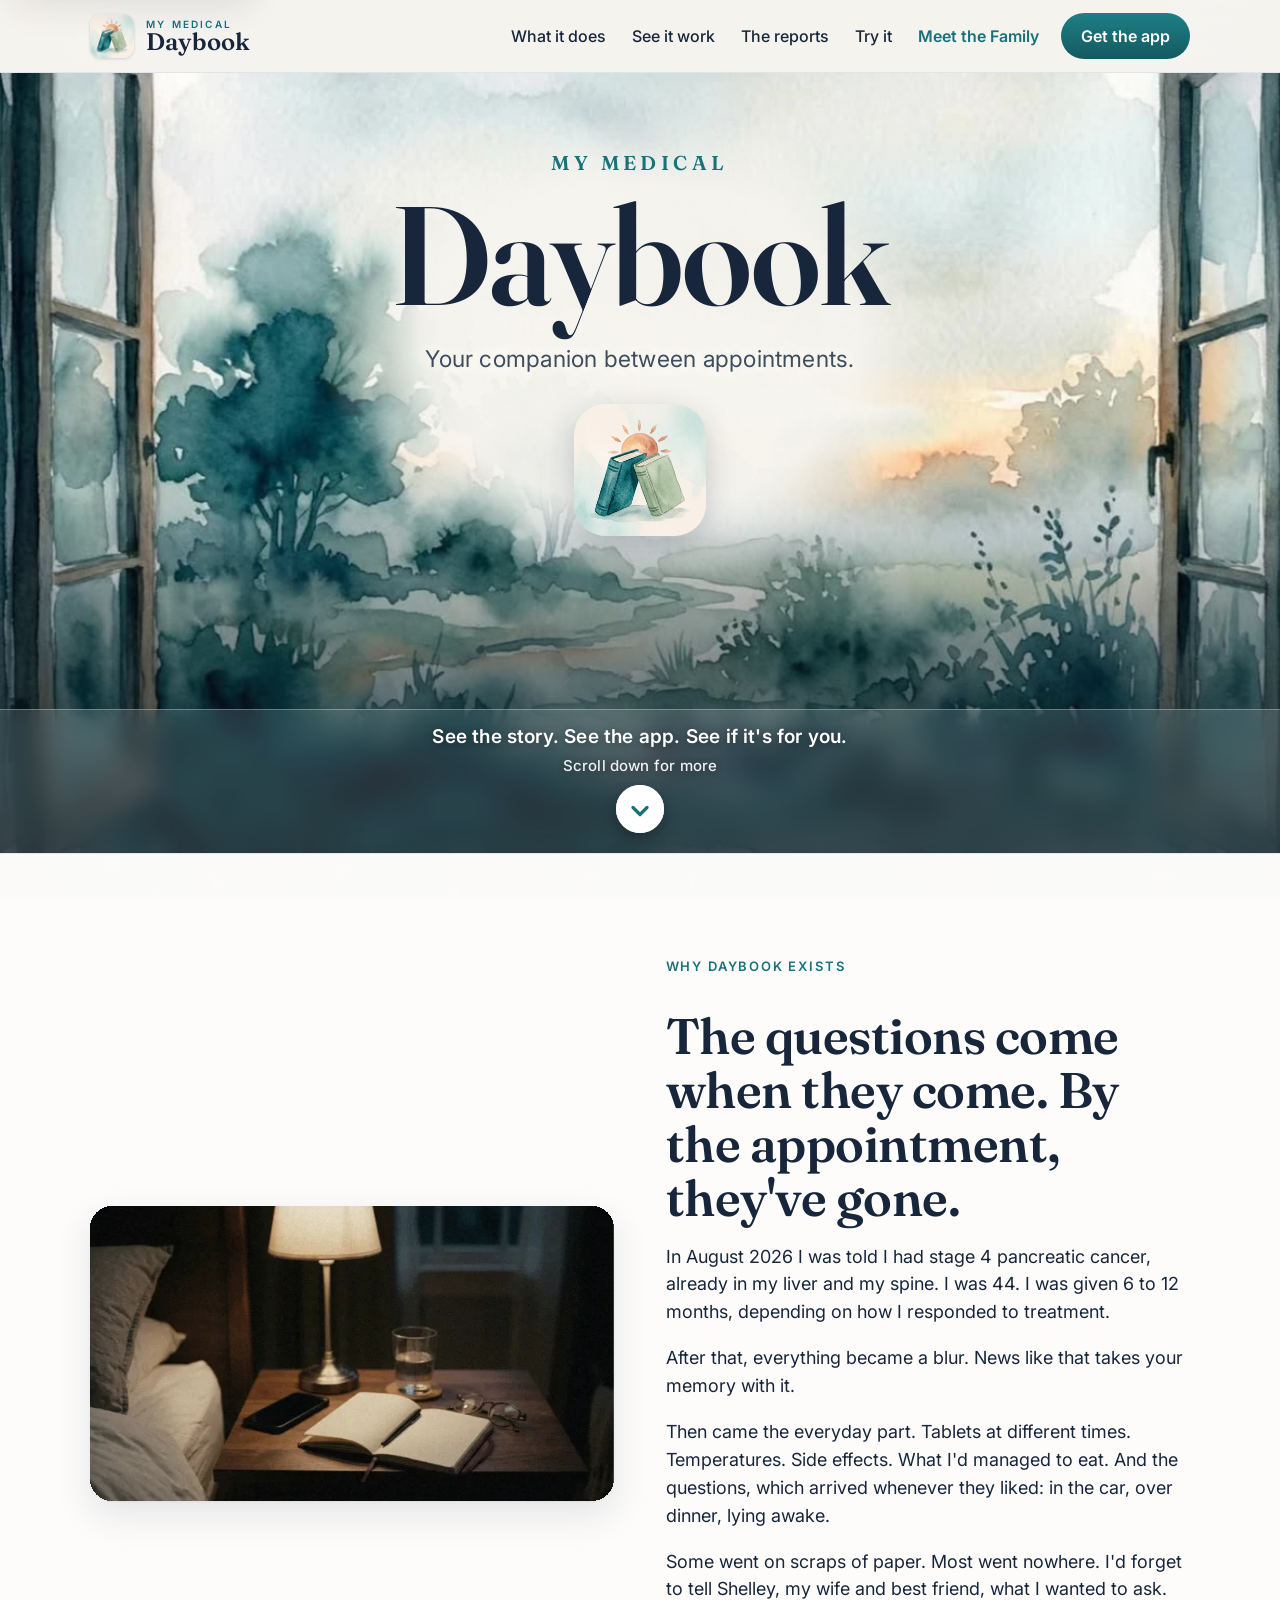
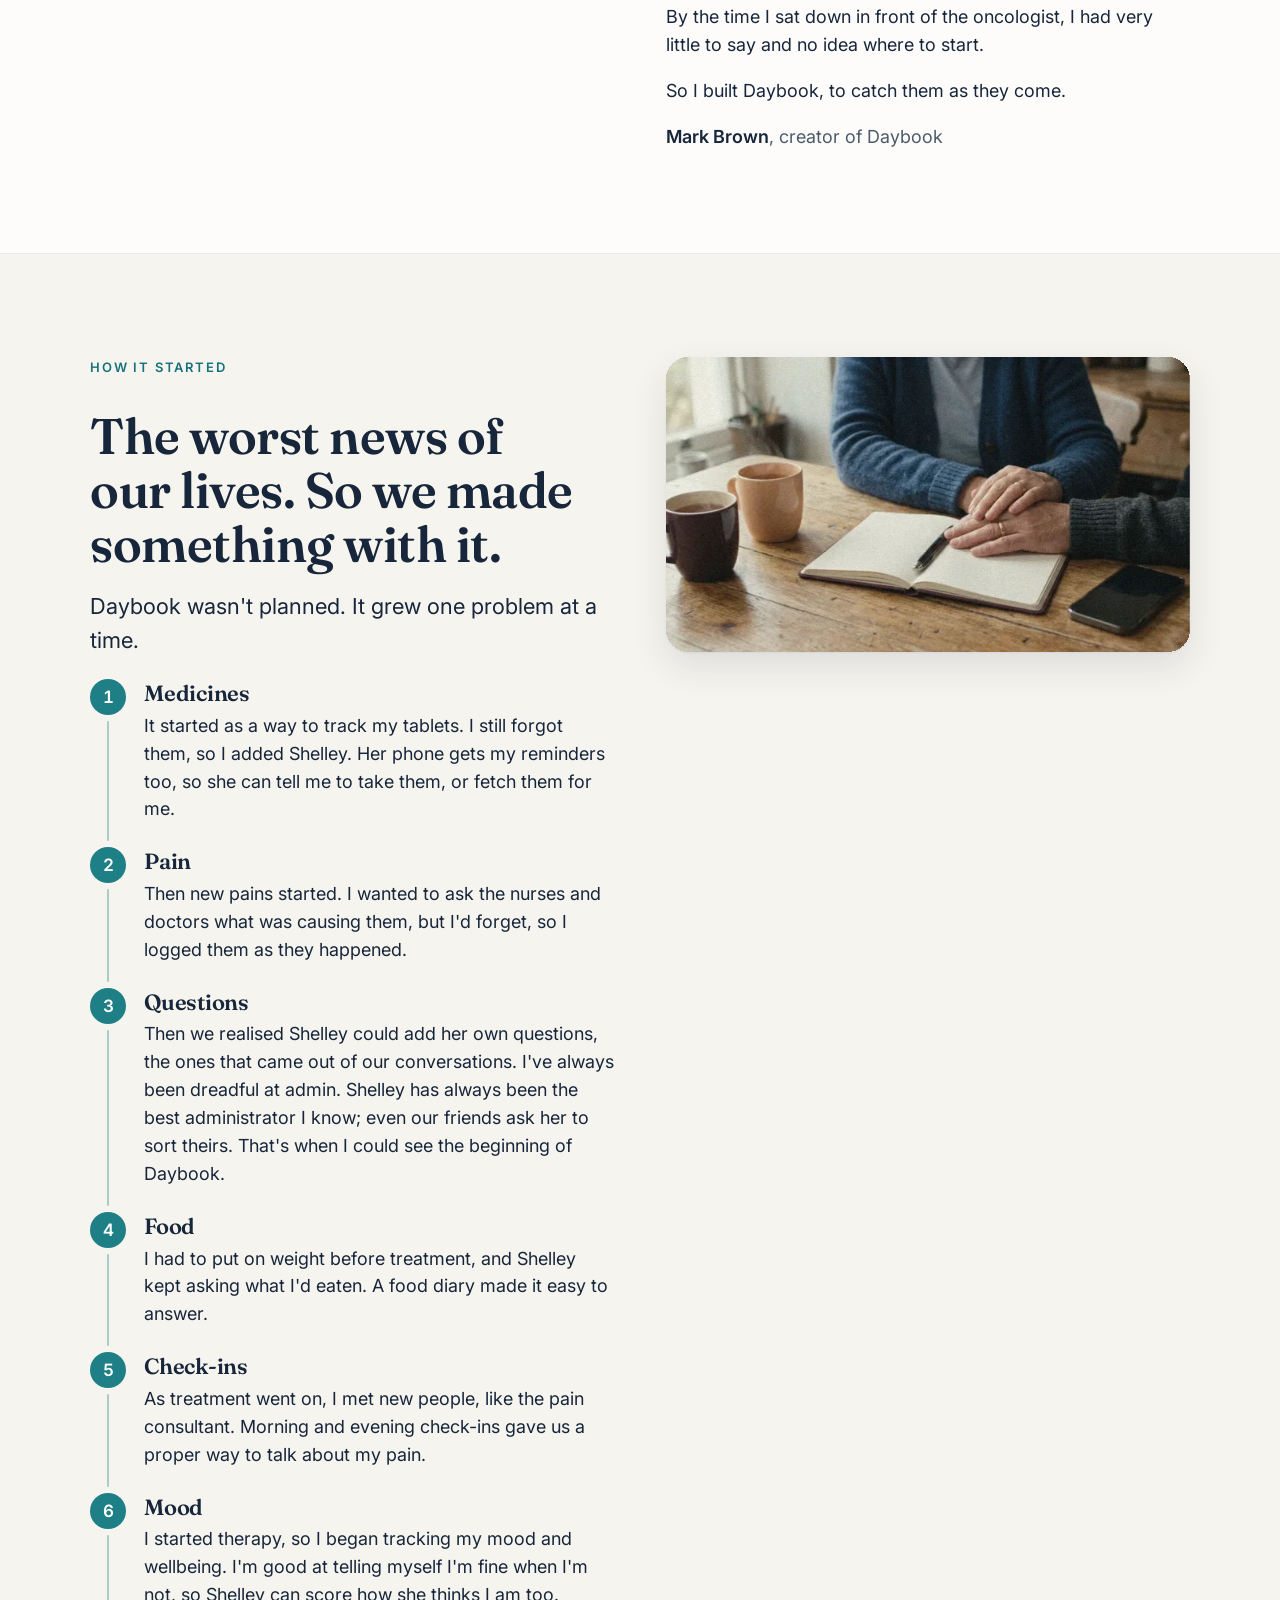
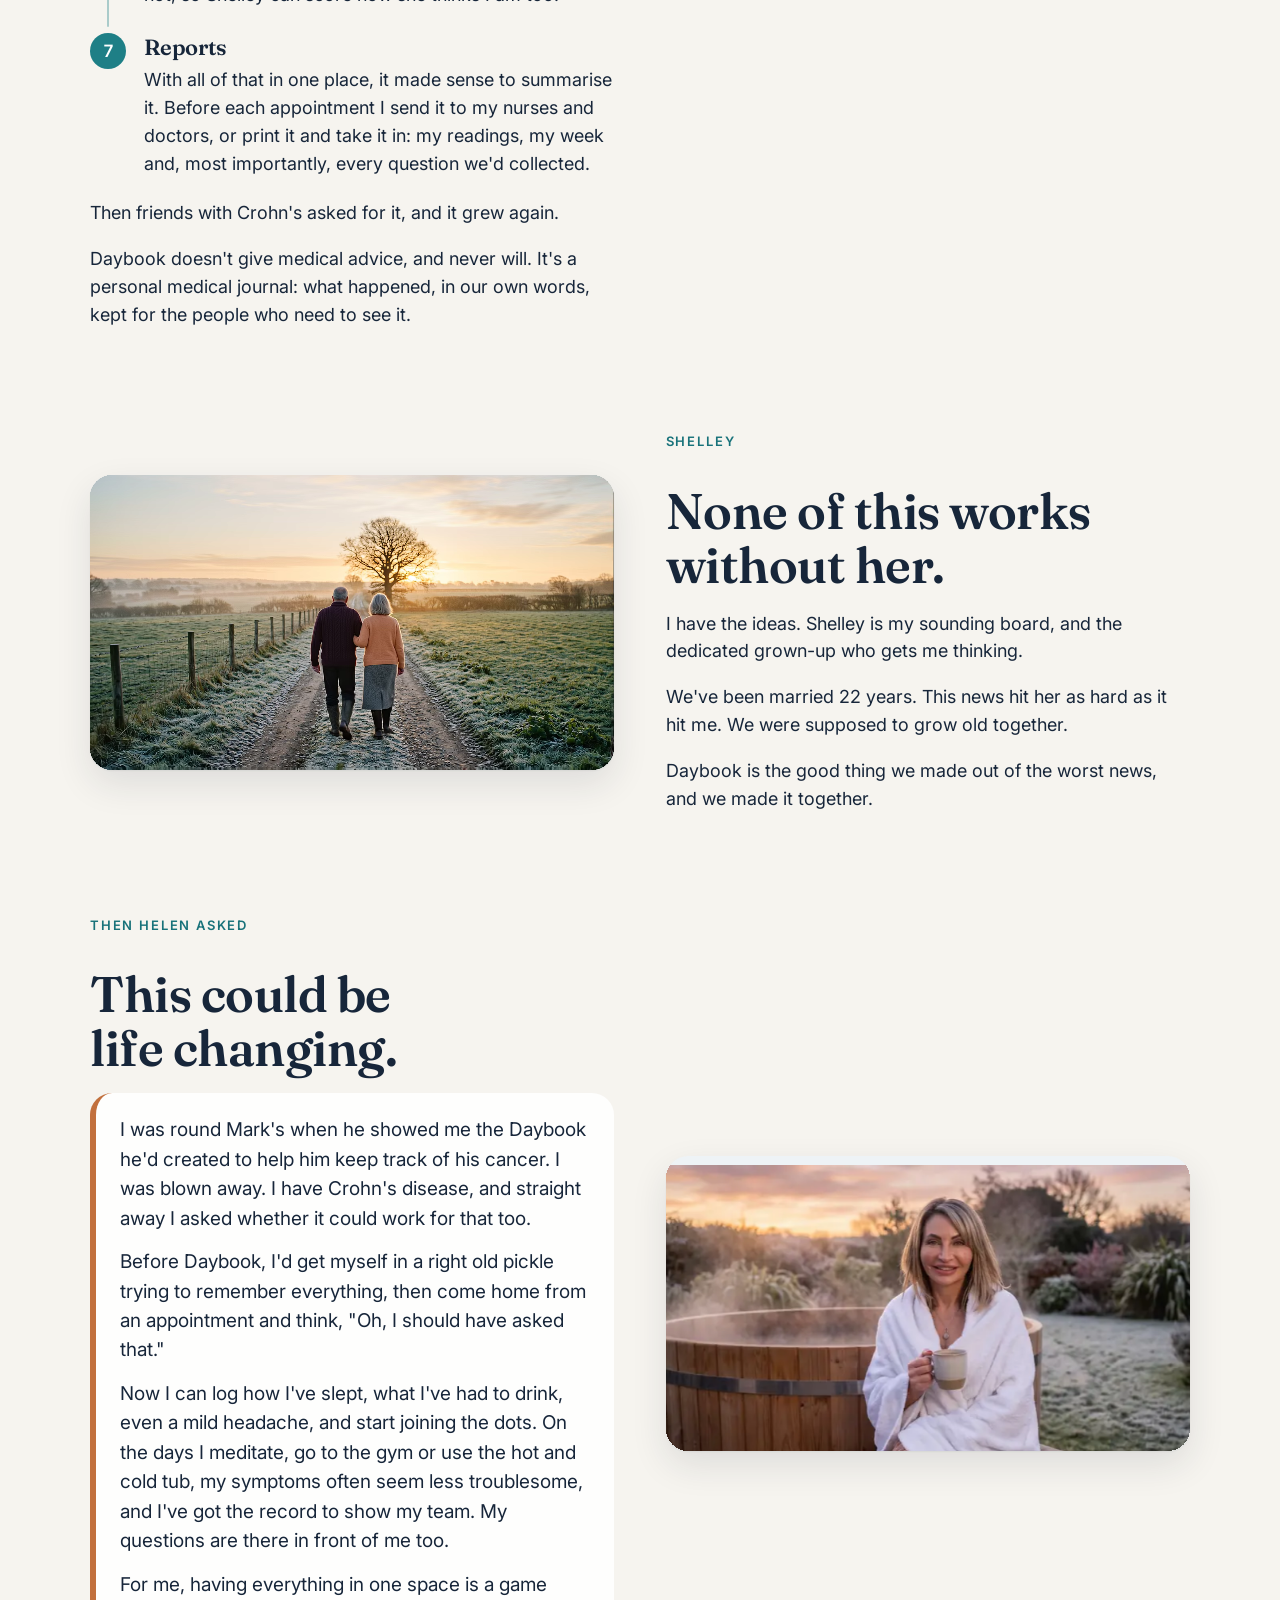
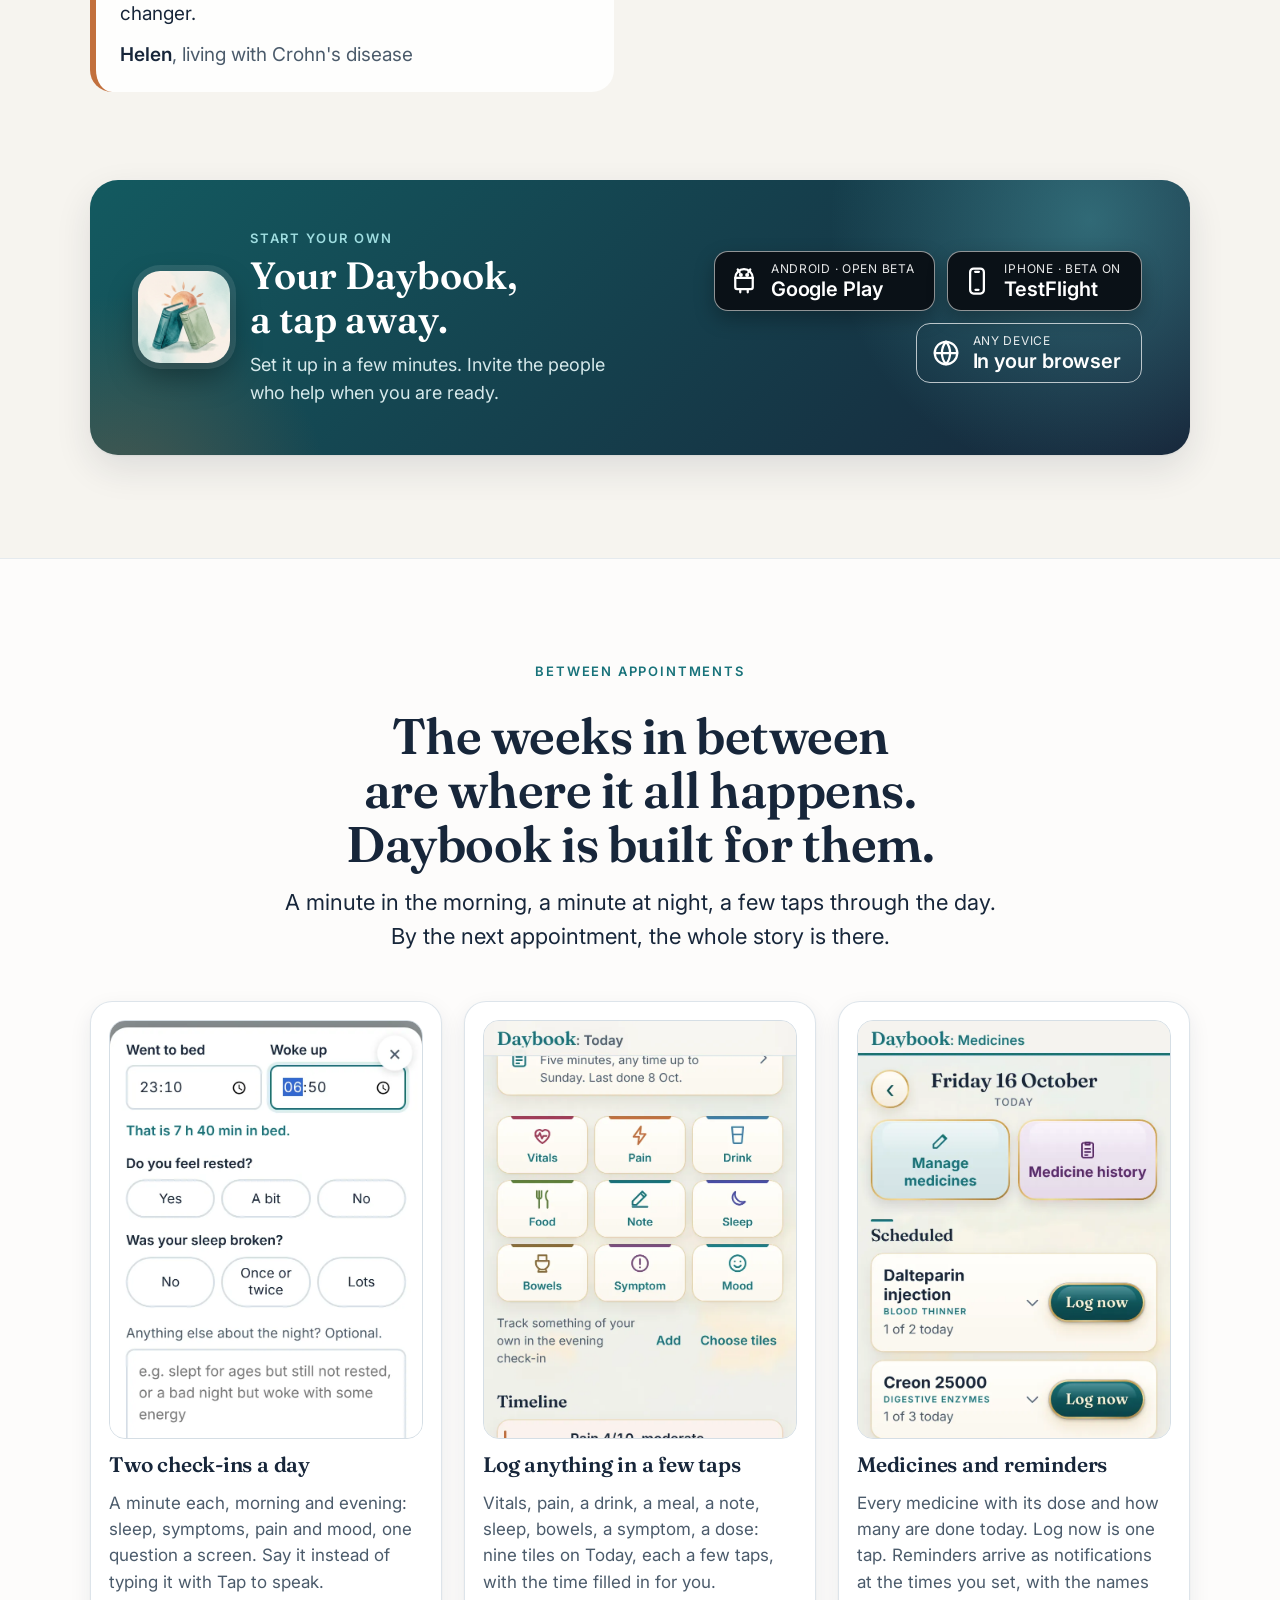
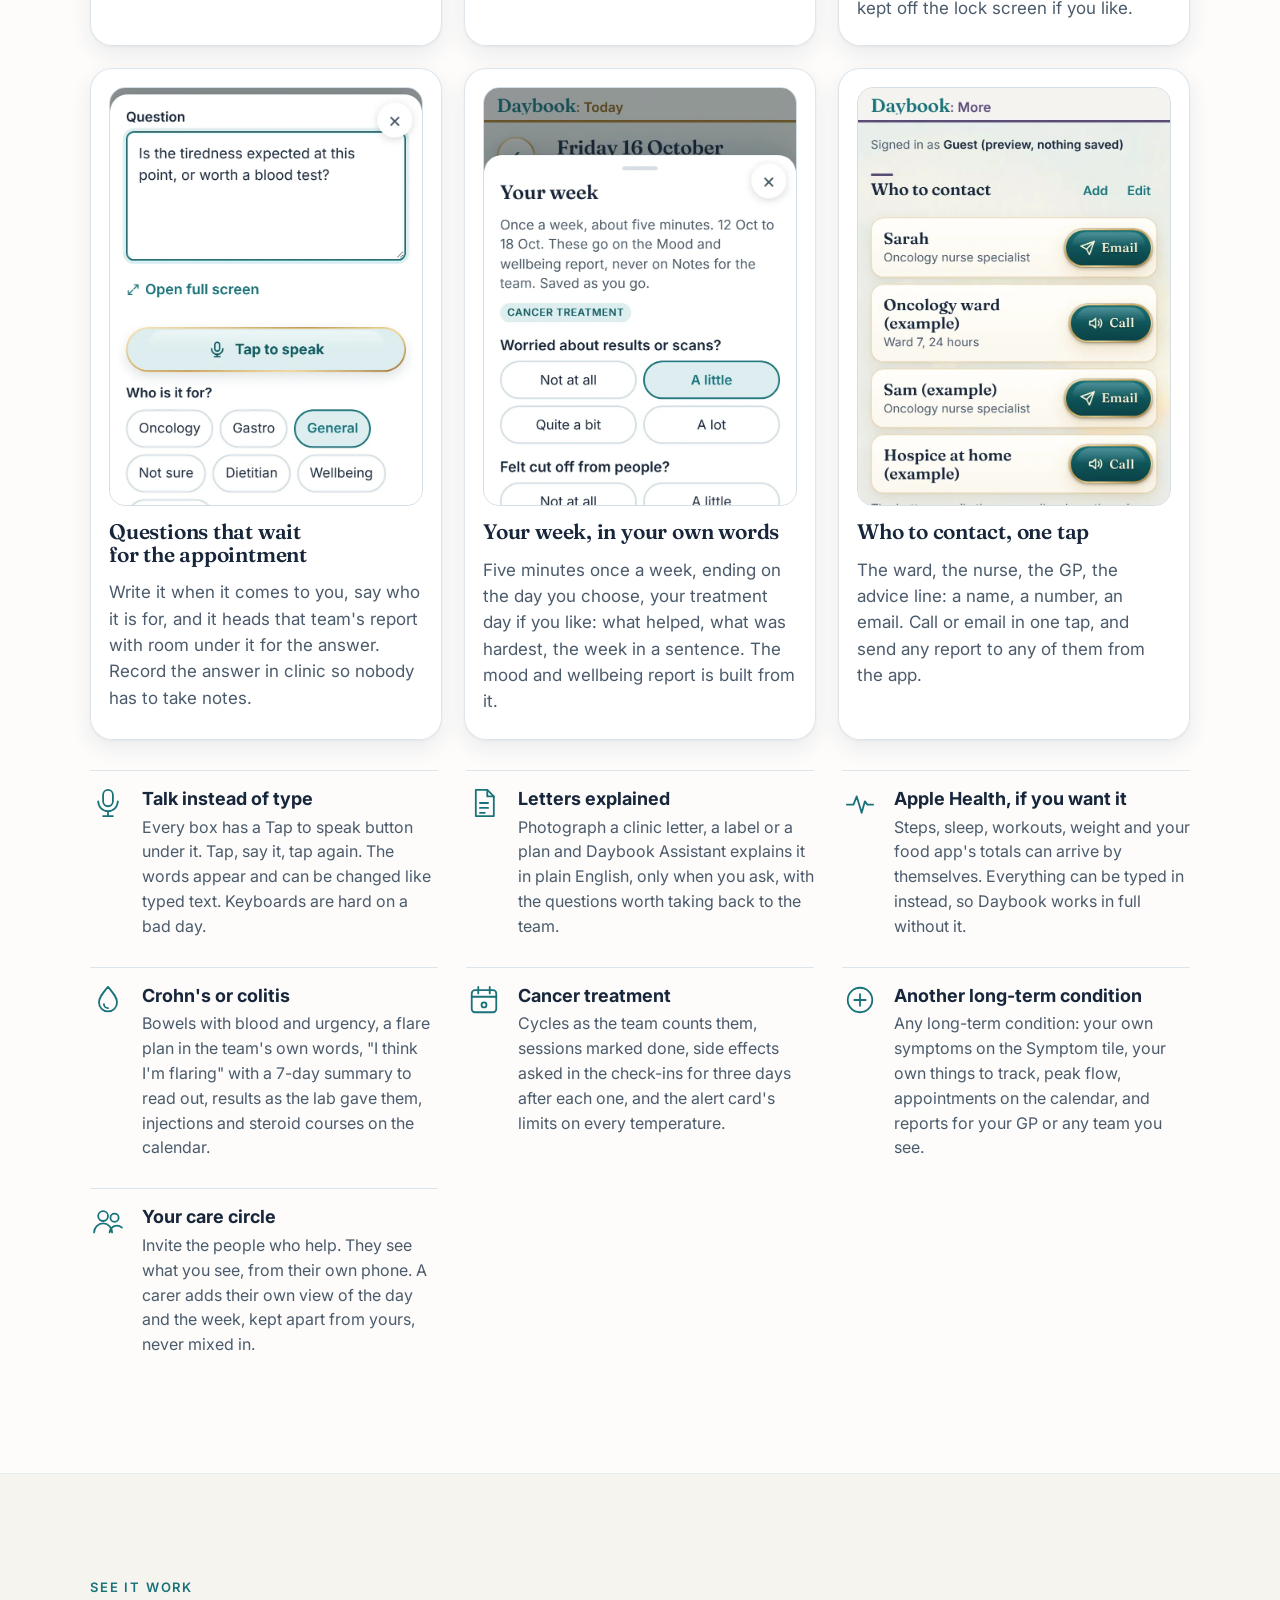
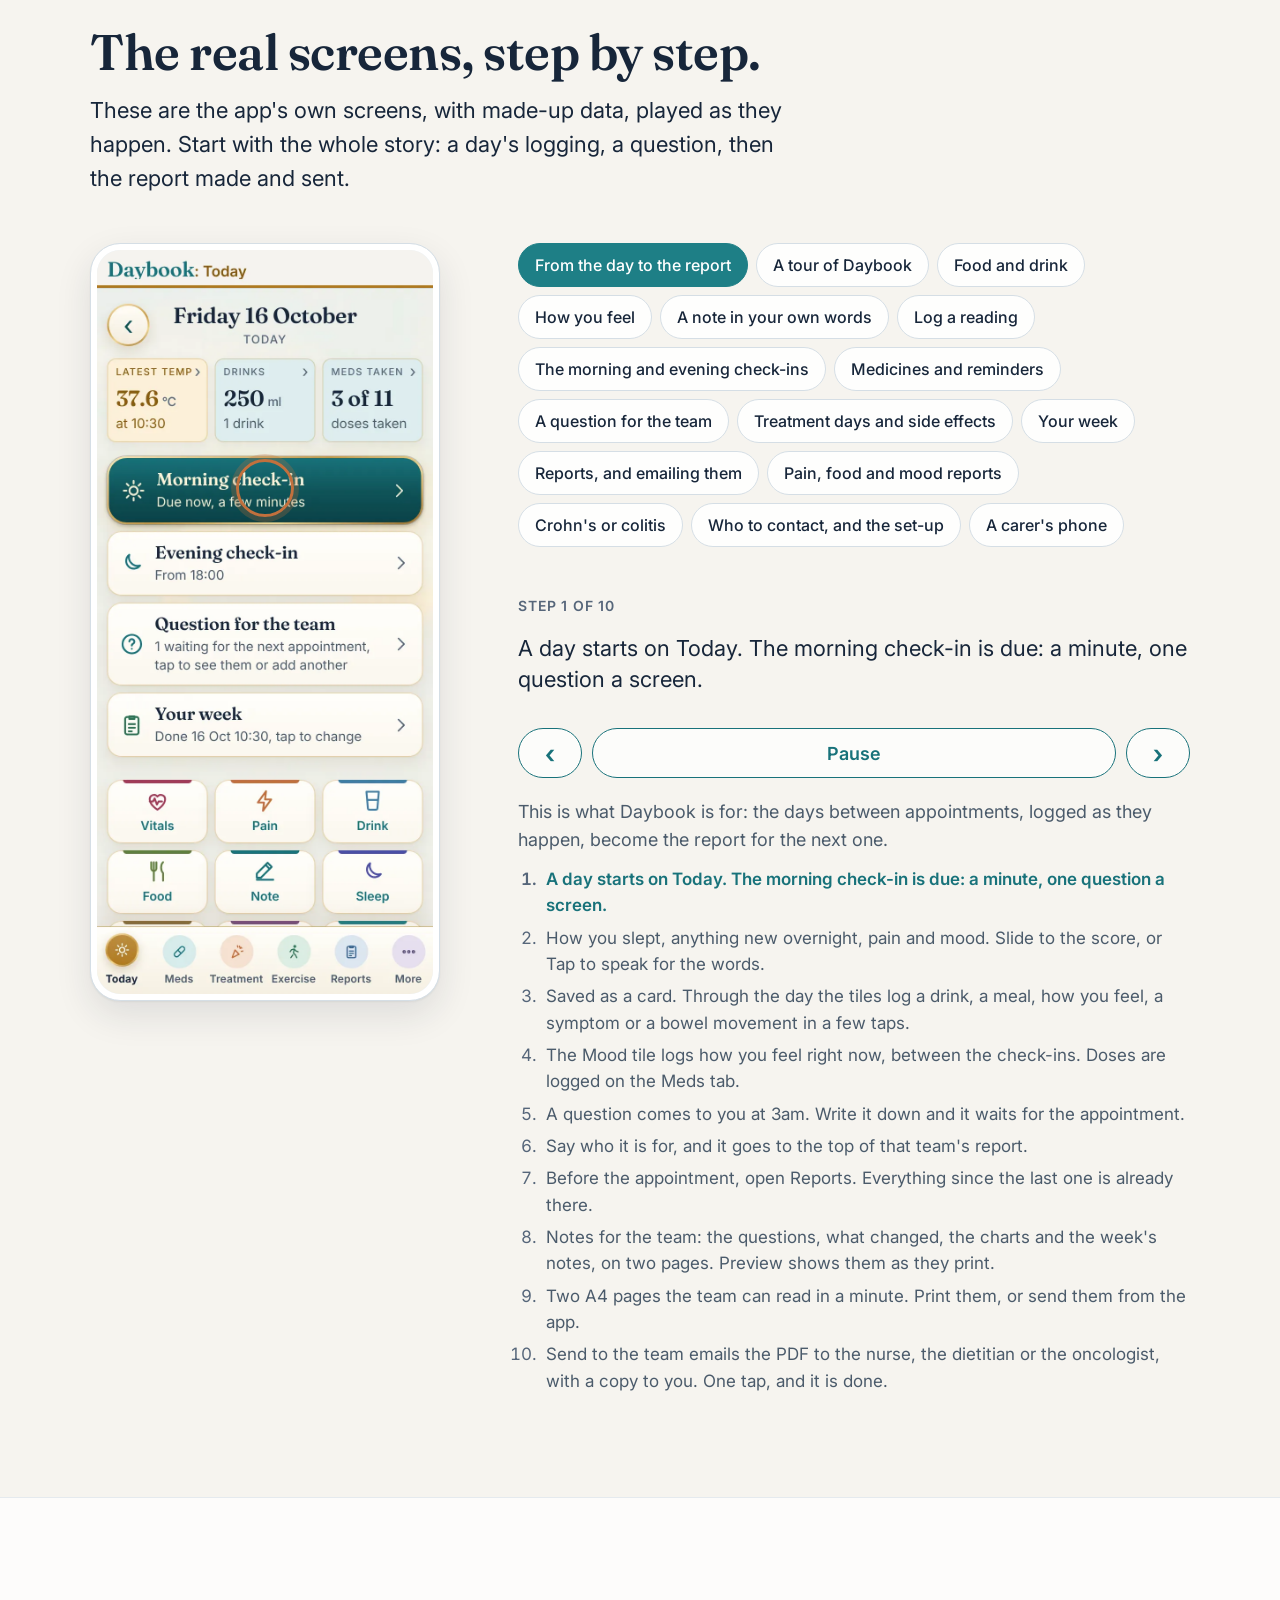
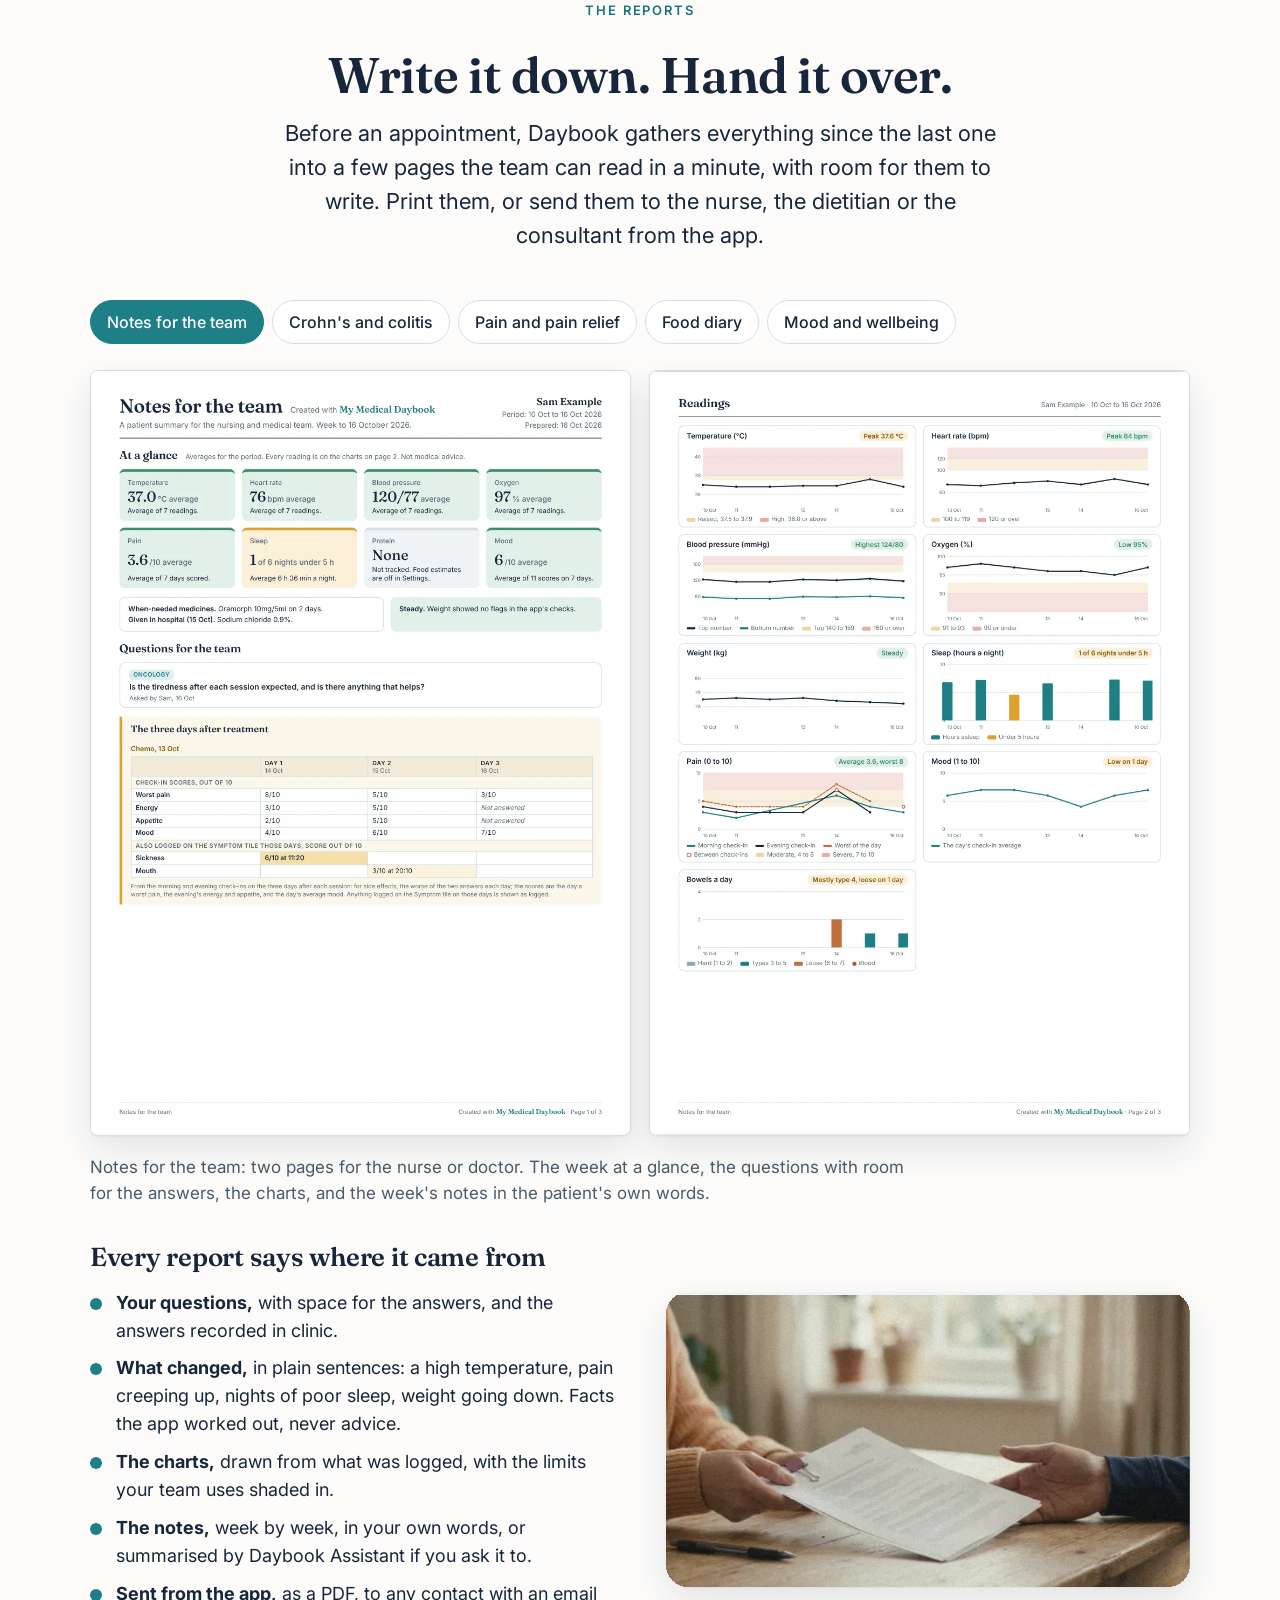
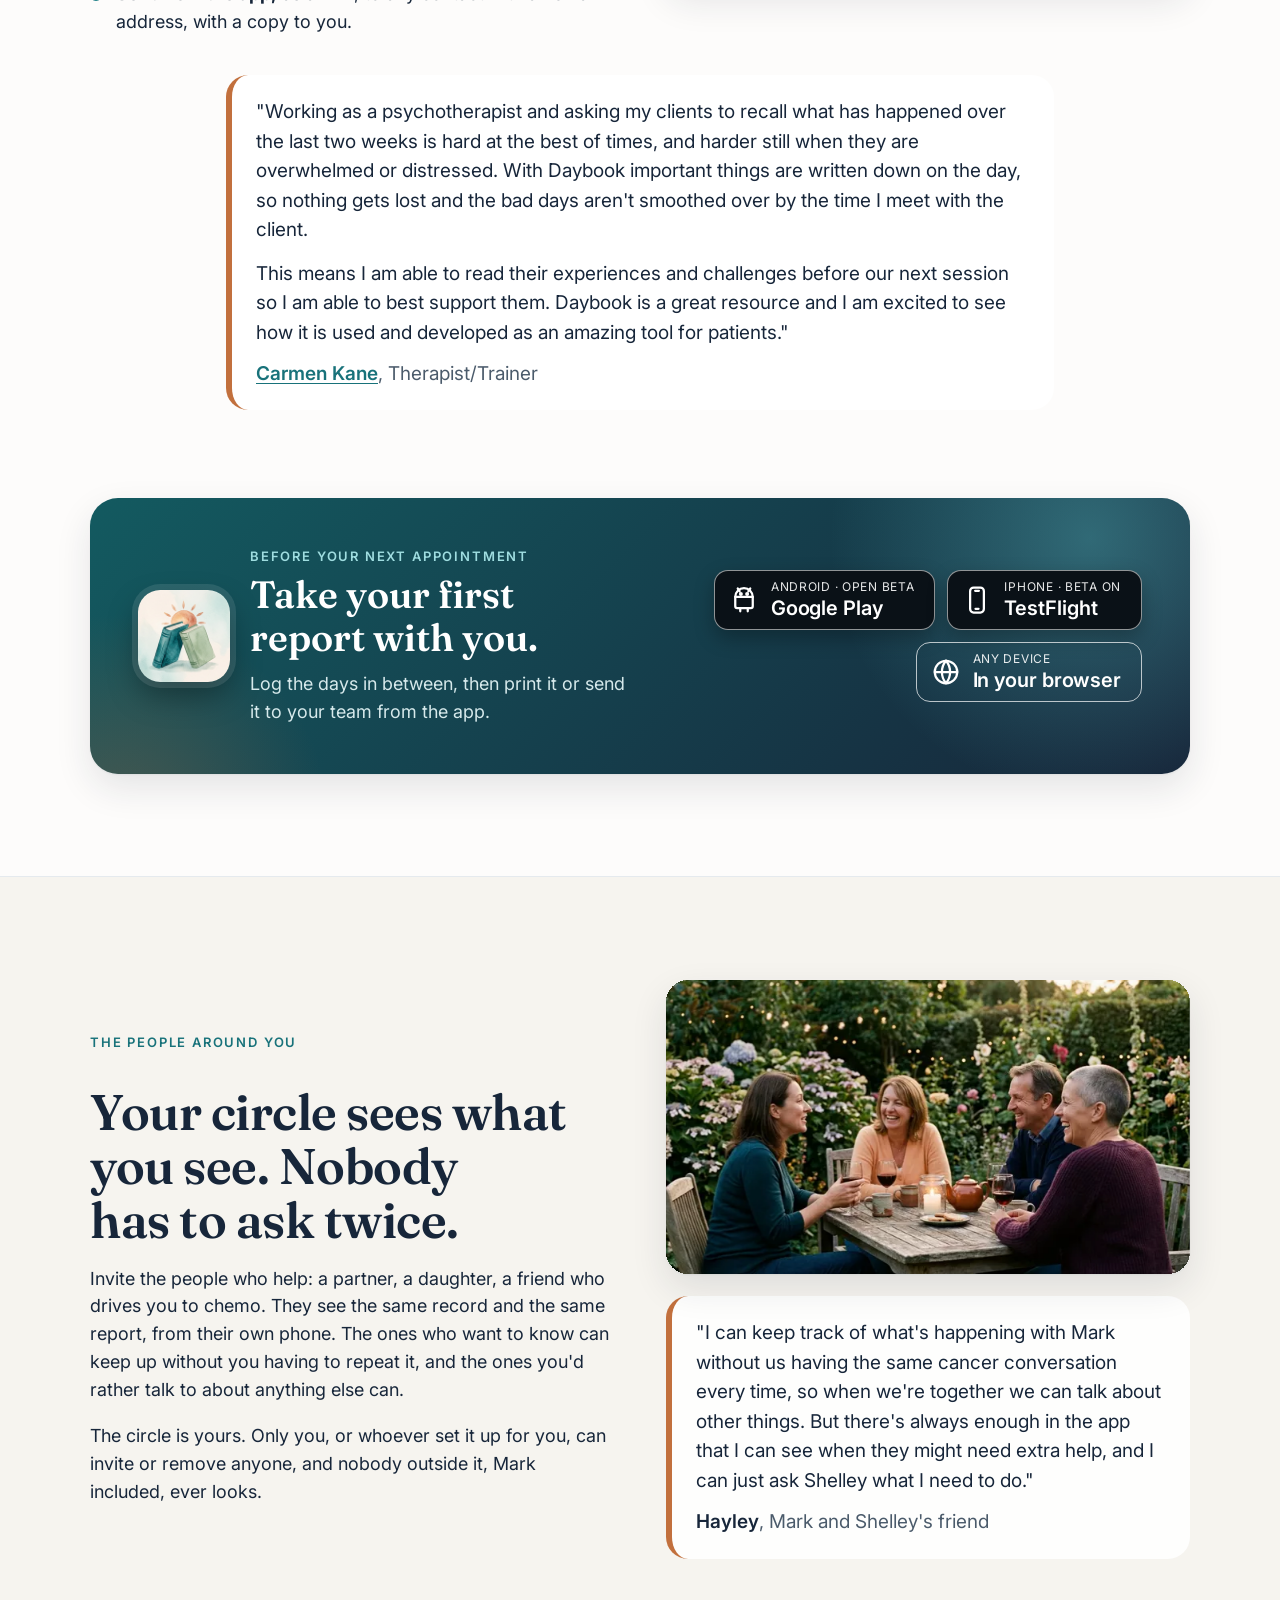
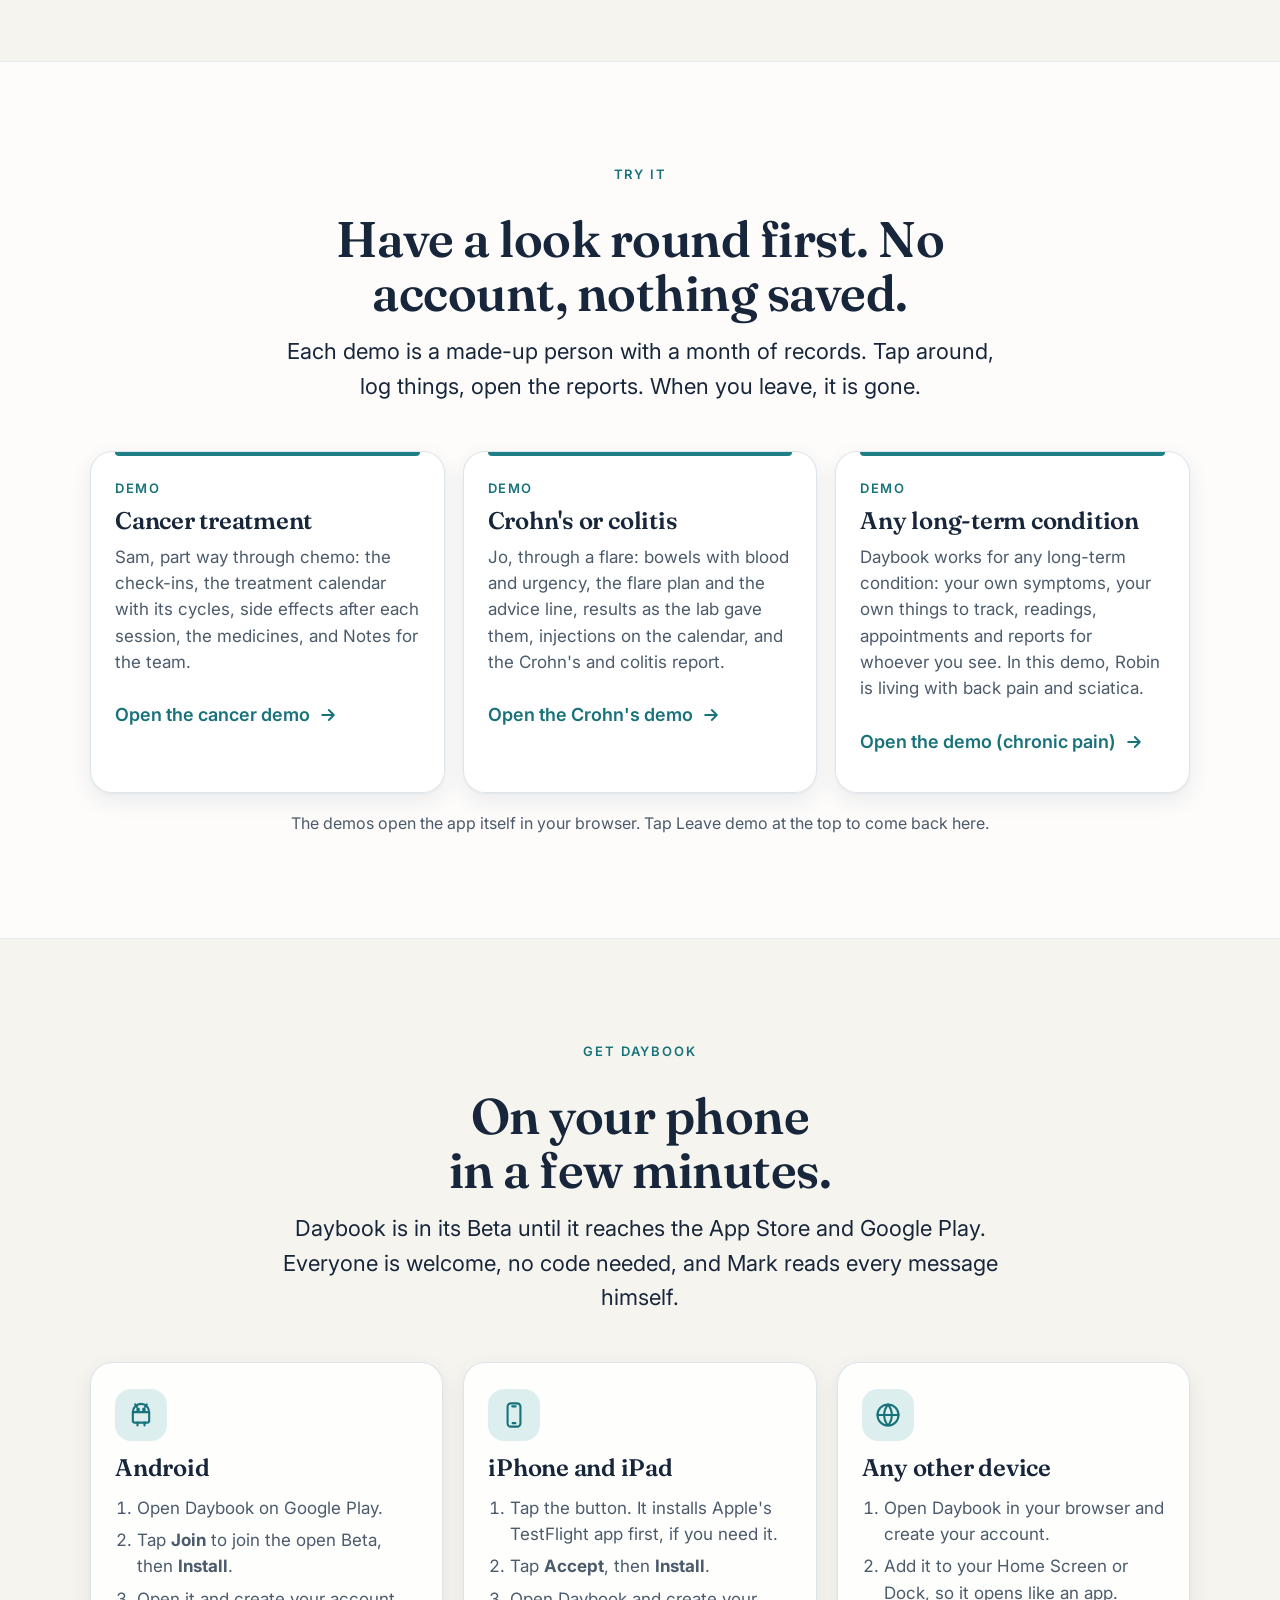
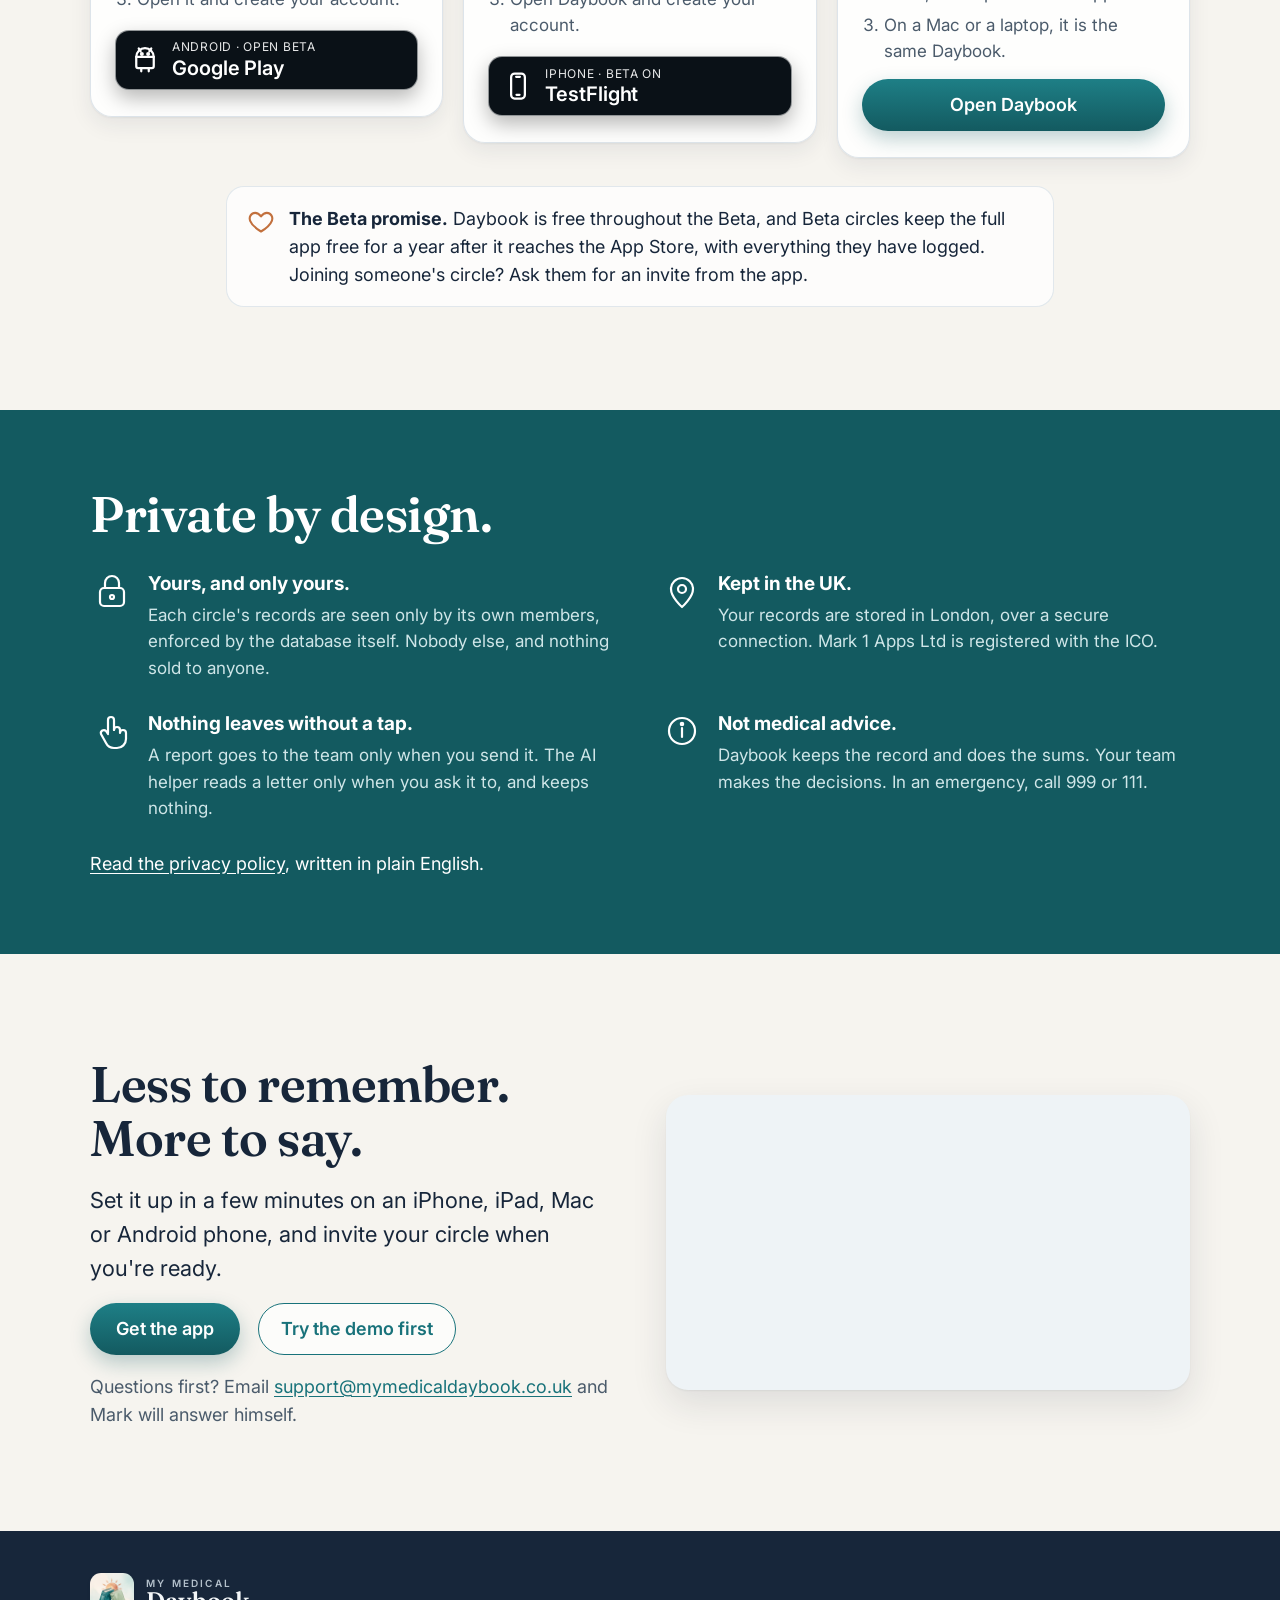
==== commit 8c7818cb: "Meet the Family page, Get the app bands with Google Play and TestFlight, Get Daybook in place of the" ====
--- a/index.html
+++ b/index.html
@@ -22,7 +22,7 @@
   <link rel="preconnect" href="https://fonts.googleapis.com">
   <link rel="preconnect" href="https://fonts.gstatic.com" crossorigin>
   <link rel="stylesheet" href="https://fonts.googleapis.com/css2?family=Fraunces:opsz,wght@9..144,600&family=Inter:wght@400;500;600&display=swap">
-  <link rel="stylesheet" href="css/site.css?v=18">
+  <link rel="stylesheet" href="css/site.css?v=19">
   <script type="application/ld+json">{"@context":"https://schema.org","@graph":[{"@type":"WebSite","@id":"https://mymedicaldaybook.co.uk/#website","url":"https://mymedicaldaybook.co.uk/","name":"My Medical Daybook","alternateName":"Daybook","description":"Your companion between appointments.","inLanguage":"en-GB"},{"@type":"Organization","@id":"https://mymedicaldaybook.co.uk/#org","name":"Mark 1 Apps Ltd","url":"https://mymedicaldaybook.co.uk/","logo":"https://mymedicaldaybook.co.uk/icons/icon-512.png"}]}</script>
   <script>document.documentElement.classList.add('js');</script>
 </head>
@@ -40,7 +40,8 @@
         <a class="navlink" href="#guide">See it work</a>
         <a class="navlink" href="#reports">The reports</a>
         <a class="navlink" href="#try">Try it</a>
-        <a class="btn" href="#beta"><span class="long">Join the free Beta</span><span class="short">Join the Beta</span></a>
+        <a class="navlink family" href="family.html"><span class="long">Meet the Family</span><span class="short">Family</span></a>
+        <a class="btn" href="#get">Get the app</a>
       </nav>
     </div>
   </header>
@@ -152,6 +153,8 @@
           </div>
         </figure>
       </div>
+      <!-- Get the app, at the end of the story (21 November 2026) -->
+      <div class="wrap"><div class="getband reveal inline" role="region" aria-labelledby="gb-1"><div class="gb-head"><img class="gb-icon" src="icons/icon-192.png" alt="" width="92" height="92"><div><p class="gb-kicker">Start your own</p><p class="gb-title" id="gb-1">Your Daybook, a tap away.</p><p class="gb-line">Set it up in a few minutes. Invite the people who help when you are ready.</p></div></div><div class="stores"><a class="store" href="https://play.google.com/store/apps/details?id=uk.co.mark1apps.daybook" rel="noopener"><svg viewBox="0 0 24 24" aria-hidden="true" fill="none" stroke="currentColor" stroke-width="1.8" stroke-linecap="round" stroke-linejoin="round"><path d="M5 9.5v7.5a1.5 1.5 0 0 0 1.5 1.5h11a1.5 1.5 0 0 0 1.5-1.5V9.5z"/><path d="M5 9.5a7 7 0 0 1 14 0"/><path d="M8.5 5l-1.5-2.2M15.5 5l1.5-2.2"/><circle cx="9.5" cy="7.2" r=".7" fill="currentColor"/><circle cx="14.5" cy="7.2" r=".7" fill="currentColor"/><path d="M9 18.5v2.5M15 18.5v2.5"/></svg><small>Android · open Beta</small><b>Google Play</b></a><a class="store" href="https://testflight.apple.com/join/4gUcyMJW" rel="noopener"><svg viewBox="0 0 24 24" aria-hidden="true" fill="none" stroke="currentColor" stroke-width="1.8" stroke-linecap="round" stroke-linejoin="round"><rect x="6.5" y="2" width="11" height="20" rx="2.8"/><path d="M10.5 4.6h3"/><path d="M10.8 19h2.4"/></svg><small>iPhone · Beta on</small><b>TestFlight</b></a><a class="store web" href="https://app.mymedicaldaybook.co.uk/"><svg viewBox="0 0 24 24" aria-hidden="true" fill="none" stroke="currentColor" stroke-width="1.8" stroke-linecap="round" stroke-linejoin="round"><circle cx="12" cy="12" r="9"/><path d="M3 12h18"/><path d="M12 3a14 14 0 0 1 0 18M12 3a14 14 0 0 0 0 18"/></svg><small>Any device</small><b>In your browser</b></a></div></div></div>
     </section>
 
     <!-- 4. What it does, between appointments -->
@@ -324,6 +327,8 @@
             <p class="by"><a href="https://www.hgi.org.uk/find-therapist/therapist/carmen-kane" rel="noopener">Carmen Kane</a><span>, Therapist/Trainer</span></p>
           </blockquote>
         </div>
+        <!-- Get the app, after the reports (21 November 2026) -->
+        <div class="getband reveal inline" role="region" aria-labelledby="gb-2"><div class="gb-head"><img class="gb-icon" src="icons/icon-192.png" alt="" width="92" height="92"><div><p class="gb-kicker">Before your next appointment</p><p class="gb-title" id="gb-2">Take your first report with you.</p><p class="gb-line">Log the days in between, then print it or send it to your team from the app.</p></div></div><div class="stores"><a class="store" href="https://play.google.com/store/apps/details?id=uk.co.mark1apps.daybook" rel="noopener"><svg viewBox="0 0 24 24" aria-hidden="true" fill="none" stroke="currentColor" stroke-width="1.8" stroke-linecap="round" stroke-linejoin="round"><path d="M5 9.5v7.5a1.5 1.5 0 0 0 1.5 1.5h11a1.5 1.5 0 0 0 1.5-1.5V9.5z"/><path d="M5 9.5a7 7 0 0 1 14 0"/><path d="M8.5 5l-1.5-2.2M15.5 5l1.5-2.2"/><circle cx="9.5" cy="7.2" r=".7" fill="currentColor"/><circle cx="14.5" cy="7.2" r=".7" fill="currentColor"/><path d="M9 18.5v2.5M15 18.5v2.5"/></svg><small>Android · open Beta</small><b>Google Play</b></a><a class="store" href="https://testflight.apple.com/join/4gUcyMJW" rel="noopener"><svg viewBox="0 0 24 24" aria-hidden="true" fill="none" stroke="currentColor" stroke-width="1.8" stroke-linecap="round" stroke-linejoin="round"><rect x="6.5" y="2" width="11" height="20" rx="2.8"/><path d="M10.5 4.6h3"/><path d="M10.8 19h2.4"/></svg><small>iPhone · Beta on</small><b>TestFlight</b></a><a class="store web" href="https://app.mymedicaldaybook.co.uk/"><svg viewBox="0 0 24 24" aria-hidden="true" fill="none" stroke="currentColor" stroke-width="1.8" stroke-linecap="round" stroke-linejoin="round"><circle cx="12" cy="12" r="9"/><path d="M3 12h18"/><path d="M12 3a14 14 0 0 1 0 18M12 3a14 14 0 0 0 0 18"/></svg><small>Any device</small><b>In your browser</b></a></div></div>
       </div>
     </section>
 
@@ -386,38 +391,37 @@
       </div>
     </section>
 
-    <!-- 9. Join the Beta -->
-    <section class="sec" id="beta" aria-labelledby="h-beta">
-      <div class="wrap grid2">
-        <div class="text reveal">
-          <p class="kicker">By invitation</p>
-          <h2 id="h-beta">Join the Beta.</h2>
-          <p class="lead">Daybook is free throughout the Beta, and Beta circles keep the full app free for a year after it reaches the App Store, with everything they have logged.</p>
-          <p>The Beta is by invitation. Whoever told you about Daybook, a nurse, a clinic or a friend, gives you a short code. Type it here and the next steps appear. It works in full today; a few things may still change, and Mark reads every message himself.</p>
-          <p class="small muted">No code, or lost it? Email <a href="mailto:support@mymedicaldaybook.co.uk">support@mymedicaldaybook.co.uk</a> and say who told you about Daybook. Already in someone's circle? Ask them for an invite link instead; it needs no code.</p>
-        </div>
-        <div class="codebox reveal d1">
-          <label for="beta-code">Your Beta code</label>
-          <div class="coderow">
-            <input id="beta-code" type="text" inputmode="text" autocapitalize="characters" autocomplete="off" spellcheck="false" maxlength="24" placeholder="Type the code">
-            <button class="btn" type="button" id="beta-check">Check the code</button>
-          </div>
-          <p class="codemsg" id="beta-msg" role="status" aria-live="polite"></p>
-          <div class="codego" id="beta-go" hidden>
-            <p class="okline" id="beta-ok"><svg viewBox="0 0 24 24" aria-hidden="true" fill="none" stroke="currentColor" stroke-width="2.4" stroke-linecap="round" stroke-linejoin="round"><circle cx="12" cy="12" r="9"/><path d="M8 12.5l2.5 2.5L16 9.5"/></svg><span>Your code is good.</span></p>
-            <div class="forpick" role="group" aria-labelledby="beta-for-q">
-              <p class="forq" id="beta-for-q">What will you use Daybook for?</p>
-              <a class="btn" data-for="cancer" href="https://app.mymedicaldaybook.co.uk/">Cancer treatment</a>
-              <a class="btn" data-for="ibd" href="https://app.mymedicaldaybook.co.uk/">Crohn's or colitis</a>
-              <a class="btn" data-for="general" href="https://app.mymedicaldaybook.co.uk/">Another long-term condition</a>
-              <p class="small muted">Any of these can be changed in Daybook's Settings afterwards.</p>
-            </div>
-            <ol>
-              <li><b>Create an account.</b> Your code and your choice are filled in for you. It asks for your first name, whether Daybook is for you or someone you care for, an email address and a password.</li>
-              <li><b>Add it to your Home Screen,</b> so it opens like an app and can send reminders. iPhone or iPad: in Safari, tap the Share button <svg class="ico" viewBox="0 0 24 24" aria-label="the square with an arrow pointing up" role="img"><path d="M12 3v12M8 7l4-4 4 4M5 11v9h14v-9" fill="none" stroke="currentColor" stroke-width="1.8" stroke-linecap="round" stroke-linejoin="round"/></svg> at the bottom, then <b>Add to Home Screen</b>. Android: in Chrome, the three dots, then <b>Add to Home screen</b>. Mac: in Safari, File, then <b>Add to Dock</b>.</li>
-              <li><b>Let the set-up walk you through the rest:</b> your name on the reports, who to contact, and Tap to speak. Five minutes, then log the first day.</li>
-            </ol>
-          </div>
+    <!-- 9. Get Daybook (21 November 2026: no codes since the app's v477; it took the code box's place) -->
+    <section class="sec" id="get" aria-labelledby="h-get">
+      <div class="wrap">
+        <div class="sec-head centre reveal">
+          <p class="kicker">Get Daybook</p>
+          <h2 id="h-get">On your phone in a few minutes.</h2>
+          <p class="lead">Daybook is in its Beta until it reaches the App Store and Google Play. Everyone is welcome, no code needed, and Mark reads every message himself.</p>
+        </div>
+        <div class="ways">
+          <div class="way reveal">
+            <span class="way-ico"><svg viewBox="0 0 24 24" aria-hidden="true" fill="none" stroke="currentColor" stroke-width="1.8" stroke-linecap="round" stroke-linejoin="round"><path d="M5 9.5v7.5a1.5 1.5 0 0 0 1.5 1.5h11a1.5 1.5 0 0 0 1.5-1.5V9.5z"/><path d="M5 9.5a7 7 0 0 1 14 0"/><path d="M8.5 5l-1.5-2.2M15.5 5l1.5-2.2"/><circle cx="9.5" cy="7.2" r=".7" fill="currentColor"/><circle cx="14.5" cy="7.2" r=".7" fill="currentColor"/><path d="M9 18.5v2.5M15 18.5v2.5"/></svg></span>
+            <h3>Android</h3>
+            <ol><li>Open Daybook on Google Play.</li><li>Tap <b>Join</b> to join the open Beta, then <b>Install</b>.</li><li>Open it and create your account.</li></ol>
+            <a class="store" href="https://play.google.com/store/apps/details?id=uk.co.mark1apps.daybook" rel="noopener"><svg viewBox="0 0 24 24" aria-hidden="true" fill="none" stroke="currentColor" stroke-width="1.8" stroke-linecap="round" stroke-linejoin="round"><path d="M5 9.5v7.5a1.5 1.5 0 0 0 1.5 1.5h11a1.5 1.5 0 0 0 1.5-1.5V9.5z"/><path d="M5 9.5a7 7 0 0 1 14 0"/><path d="M8.5 5l-1.5-2.2M15.5 5l1.5-2.2"/><circle cx="9.5" cy="7.2" r=".7" fill="currentColor"/><circle cx="14.5" cy="7.2" r=".7" fill="currentColor"/><path d="M9 18.5v2.5M15 18.5v2.5"/></svg><small>Android · open Beta</small><b>Google Play</b></a>
+          </div>
+          <div class="way reveal d1">
+            <span class="way-ico"><svg viewBox="0 0 24 24" aria-hidden="true" fill="none" stroke="currentColor" stroke-width="1.8" stroke-linecap="round" stroke-linejoin="round"><rect x="6.5" y="2" width="11" height="20" rx="2.8"/><path d="M10.5 4.6h3"/><path d="M10.8 19h2.4"/></svg></span>
+            <h3>iPhone and iPad</h3>
+            <ol><li>Tap the button. It installs Apple's TestFlight app first, if you need it.</li><li>Tap <b>Accept</b>, then <b>Install</b>.</li><li>Open Daybook and create your account.</li></ol>
+            <a class="store" href="https://testflight.apple.com/join/4gUcyMJW" rel="noopener"><svg viewBox="0 0 24 24" aria-hidden="true" fill="none" stroke="currentColor" stroke-width="1.8" stroke-linecap="round" stroke-linejoin="round"><rect x="6.5" y="2" width="11" height="20" rx="2.8"/><path d="M10.5 4.6h3"/><path d="M10.8 19h2.4"/></svg><small>iPhone · Beta on</small><b>TestFlight</b></a>
+          </div>
+          <div class="way reveal d2">
+            <span class="way-ico"><svg viewBox="0 0 24 24" aria-hidden="true" fill="none" stroke="currentColor" stroke-width="1.8" stroke-linecap="round" stroke-linejoin="round"><circle cx="12" cy="12" r="9"/><path d="M3 12h18"/><path d="M12 3a14 14 0 0 1 0 18M12 3a14 14 0 0 0 0 18"/></svg></span>
+            <h3>Any other device</h3>
+            <ol><li>Open Daybook in your browser and create your account.</li><li>Add it to your Home Screen or Dock, so it opens like an app.</li><li>On a Mac or a laptop, it is the same Daybook.</li></ol>
+            <a class="btn" href="https://app.mymedicaldaybook.co.uk/">Open Daybook</a>
+          </div>
+        </div>
+        <div class="promise-line reveal">
+          <svg viewBox="0 0 24 24" aria-hidden="true" fill="none" stroke="currentColor" stroke-width="1.8" stroke-linecap="round" stroke-linejoin="round"><path d="M12 21s-7.5-4.6-9.3-9.2C1.4 8.4 3.6 5 7 5c2 0 3.6 1.2 5 3 1.4-1.8 3-3 5-3 3.4 0 5.6 3.4 4.3 6.8C19.5 16.4 12 21 12 21z"/></svg>
+          <p><b>The Beta promise.</b> Daybook is free throughout the Beta, and Beta circles keep the full app free for a year after it reaches the App Store, with everything they have logged. Joining someone's circle? Ask them for an invite from the app.</p>
         </div>
       </div>
     </section>
@@ -455,7 +459,7 @@
           <h2 id="h-close">Less to remember. More to say.</h2>
           <p class="lead">Set it up in a few minutes on an iPhone, iPad, Mac or Android phone, and invite your circle when you're ready.</p>
           <div class="ctas">
-            <a class="btn" href="#beta">Join the free Beta</a>
+            <a class="btn" href="#get">Get the app</a>
             <a class="btn-ghost" href="#try">Try the demo first</a>
           </div>
           <p class="muted">Questions first? Email <a href="mailto:support@mymedicaldaybook.co.uk">support@mymedicaldaybook.co.uk</a> and Mark will answer himself.</p>
@@ -479,7 +483,7 @@
         <img src="icons/icon-192.png" alt="" width="44" height="44">
         <span><span class="pre">My Medical</span><span class="name">Daybook</span><span class="sr-only">, back to the top</span></span>
       </a>
-      <nav aria-label="Legal and support"><a href="privacy.html">Privacy</a><a href="terms.html">Terms of use</a><a href="support.html">Support</a><a href="team.html">Meet the team</a><a href="beta.html">Join the Beta</a></nav>
+      <nav aria-label="Legal and support"><a href="privacy.html">Privacy</a><a href="terms.html">Terms of use</a><a href="support.html">Support</a><a href="family.html">Meet the Family</a><a href="index.html#get">Get the app</a></nav>
       <span class="co"><img src="icons/mark1apps-line.png" alt="" width="32" height="28">Made by Mark 1 Apps Ltd</span>
       <p>Copyright <span data-year>2026</span> Mark 1 Apps Ltd. All rights reserved. Mark 1 Apps Ltd is a company registered in England and Wales, number 17510025. Registered office: 71-75 Shelton Street, London WC2H 9JQ.</p>
       <p>Registered with the Information Commissioner's Office, number ZC275185. Contact: <a href="mailto:support@mymedicaldaybook.co.uk">support@mymedicaldaybook.co.uk</a>.</p>
@@ -487,6 +491,6 @@
     </div>
   </footer>
 
-  <script src="js/site.js?v=42" defer></script>
+  <script src="js/site.js?v=43" defer></script>
 </body>
 </html>
--- a/css/site.css
+++ b/css/site.css
@@ -403,3 +403,127 @@
 /* Carmen Kane's quote under The reports (18 November 2026) */
 .quotes.pro { max-width: 46em; margin: 40px auto 0; }
 .quote .by a { color: var(--teal); text-decoration: underline; text-underline-offset: 3px; }
+
+/* Get the app (21 November 2026): the download call at the natural breaks, and the store buttons. Our own buttons, not
+   the stores' badges: Apple's badge may only point at the App Store, so the iPhone button names TestFlight; the official
+   Google Play and App Store badges replace these at the launch. */
+.getband { position: relative; isolation: isolate; overflow: hidden; display: grid; gap: 22px 40px; align-items: center; padding: clamp(26px, 4vw, 48px); border-radius: 28px; background: linear-gradient(135deg, #135A60 0%, #17263A 100%); color: #FFFFFF; box-shadow: var(--shadow); }
+.getband::before { content: ""; position: absolute; z-index: -1; width: 520px; height: 520px; right: -160px; top: -220px; border-radius: 50%; background: radial-gradient(closest-side, rgba(92, 195, 201, .38), rgba(92, 195, 201, 0)); }
+.getband::after { content: ""; position: absolute; z-index: -1; width: 420px; height: 420px; left: -180px; bottom: -260px; border-radius: 50%; background: radial-gradient(closest-side, rgba(194, 112, 61, .30), rgba(194, 112, 61, 0)); }
+.getband .gb-head { display: grid; grid-template-columns: auto 1fr; gap: 18px 20px; align-items: center; }
+.getband .gb-icon { width: clamp(64px, 9vw, 92px); height: auto; border-radius: 24%; box-shadow: 0 0 0 6px rgba(255, 255, 255, .10), 0 14px 30px rgba(0, 0, 0, .35); animation: gbFloat 5s ease-in-out infinite; }
+@keyframes gbFloat { 0%, 100% { transform: translateY(0) rotate(-2deg); } 50% { transform: translateY(-6px) rotate(1deg); } }
+.getband .gb-kicker { font-size: 13px; font-weight: 600; letter-spacing: .14em; text-transform: uppercase; color: #9FDDE0; margin: 0 0 6px; }
+.getband h2, .getband .gb-title { color: #FFFFFF; font-family: var(--head); font-weight: 600; font-size: clamp(26px, 3.4vw, 38px); line-height: 1.15; margin: 0; text-wrap: balance; }
+.getband .gb-line { color: #D6E9EB; margin: 10px 0 0; font-size: 18px; max-width: 30em; }
+.stores { display: flex; flex-wrap: wrap; gap: 12px; align-items: center; }
+.store { display: inline-grid; grid-template-columns: 30px auto; column-gap: 12px; align-items: center; min-height: 60px; padding: 8px 20px 8px 14px; border-radius: 14px; background: #0A1117; color: #FFFFFF; border: 1px solid rgba(255, 255, 255, .55); text-decoration: none; line-height: 1.15; box-shadow: 0 8px 20px rgba(0, 0, 0, .28); transition: transform .2s ease, box-shadow .2s ease, border-color .2s ease; }
+.store:hover { color: #FFFFFF; transform: translateY(-2px); border-color: #FFFFFF; box-shadow: 0 12px 26px rgba(0, 0, 0, .34); }
+.store svg { grid-row: span 2; width: 30px; height: 30px; }
+.store small { font-size: 12px; letter-spacing: .06em; text-transform: uppercase; opacity: .9; }
+.store b { font-size: 20px; font-weight: 600; letter-spacing: -.005em; }
+.store.web { background: transparent; border-color: rgba(255, 255, 255, .7); box-shadow: none; }
+.getband .gb-note { color: #D6E9EB; font-size: 15px; margin: 4px 0 0; flex-basis: 100%; }
+.getband .gb-note a { color: #FFFFFF; padding: 0; }
+@media (min-width: 980px) { .getband { grid-template-columns: 1.05fr 1fr; } .getband .stores { justify-content: flex-end; } }
+@media (max-width: 520px) { .getband .gb-head { grid-template-columns: 1fr; } .store { width: 100%; } }
+@media (prefers-reduced-motion: reduce) { .getband .gb-icon { animation: none; } .store { transition: none; } .store:hover { transform: none; } }
+.sec-break { padding-block: clamp(10px, 2vw, 24px) clamp(44px, 6vw, 80px); }
+.sec .getband.inline { margin-top: clamp(48px, 7vw, 88px); }
+
+/* Get Daybook, the section that took the Beta code box's place: three ways in, each with its steps */
+.ways { display: grid; gap: 20px; }
+.way { position: relative; display: grid; gap: 14px; align-content: start; padding: 26px 24px 26px; border-radius: var(--r); background: var(--card); border: 1px solid color-mix(in srgb, var(--line) 80%, transparent); box-shadow: var(--shadow-soft); }
+.way .way-ico { width: 52px; height: 52px; border-radius: 16px; display: grid; place-items: center; background: var(--teal-light); color: var(--teal); }
+.way .way-ico svg { width: 28px; height: 28px; }
+.way h3 { font-size: 24px; }
+.way ol { margin: 0; padding-left: 22px; display: grid; gap: 6px; color: var(--slate); font-size: 17px; }
+.way .store { width: 100%; margin-top: 4px; }
+.way .btn { width: 100%; }
+@media (min-width: 900px) { .ways { grid-template-columns: repeat(3, minmax(0, 1fr)); align-items: start; } }
+.promise-line { display: flex; gap: 14px; align-items: flex-start; margin: 28px auto 0; max-width: 46em; padding: 18px 20px; border-radius: 18px; background: var(--solid); border: 1px solid color-mix(in srgb, var(--line) 70%, transparent); }
+.promise-line svg { flex: none; width: 28px; height: 28px; color: var(--warm); margin-top: 2px; }
+.promise-line p { margin: 0; color: var(--ink); }
+
+/* The header: Meet the Family stays on every screen; the button is Get the app */
+.top nav a.navlink.family { font-weight: 600; color: var(--teal); }
+@media (max-width: 860px) { .top nav a.navlink.family { display: inline-flex; } }
+.top nav .family .short { display: none; }
+@media (max-width: 560px) { .top nav .family .long { display: none; } .top nav .family .short { display: inline; } }
+@media (max-width: 360px) { .top nav { gap: 4px 10px; } }
+
+/* Meet the Family (21 November 2026): one page, four parts, a chip bar that stays at the top while you read */
+.fam-hero { position: relative; padding-block: clamp(40px, 7vw, 96px) clamp(24px, 4vw, 40px); text-align: center; }
+.fam-hero h1 { font-size: clamp(40px, 7vw, 76px); line-height: 1.04; letter-spacing: -.01em; text-wrap: balance; }
+.fam-hero h1 em { font-style: normal; color: var(--teal); }
+.fam-hero .lead { margin: 18px auto 0; max-width: 34em; color: var(--slate); font-size: clamp(18px, 2vw, 21px); text-wrap: pretty; }
+.fam-tree { display: flex; justify-content: center; margin: 0 auto 18px; }
+.fam-tree svg { width: clamp(120px, 18vw, 170px); height: auto; color: var(--teal); }
+.fam-tree .leaf { transform-origin: center; animation: leafIn .9s cubic-bezier(.2, .7, .2, 1) both; }
+.fam-tree .leaf:nth-of-type(2) { animation-delay: .15s; } .fam-tree .leaf:nth-of-type(3) { animation-delay: .3s; } .fam-tree .leaf:nth-of-type(4) { animation-delay: .45s; } .fam-tree .leaf:nth-of-type(5) { animation-delay: .6s; }
+@keyframes leafIn { from { opacity: 0; transform: scale(.4); } to { opacity: 1; transform: none; } }
+@media (prefers-reduced-motion: reduce) { .fam-tree .leaf { animation: none; } }
+.famnav { position: sticky; top: 72px; z-index: 15; padding-block: 10px; background: color-mix(in srgb, var(--page) 88%, transparent); -webkit-backdrop-filter: blur(12px); backdrop-filter: blur(12px); border-bottom: 1px solid color-mix(in srgb, var(--line) 60%, transparent); }
+.famnav .wrap { display: flex; gap: 8px; overflow-x: auto; scrollbar-width: none; justify-content: safe center; }
+.famnav .wrap::-webkit-scrollbar { display: none; }
+.famnav a { flex: none; display: inline-flex; align-items: center; gap: 8px; min-height: 44px; padding: 0 16px; border-radius: 999px; border: 1px solid var(--line); background: var(--card); color: var(--ink); text-decoration: none; font-weight: 600; font-size: 16px; white-space: nowrap; }
+.famnav a .n { font-family: var(--head); color: var(--teal); }
+.famnav a:hover { border-color: var(--teal); color: var(--teal); }
+.famnav a[aria-current="true"] { background: var(--teal-fill); border-color: var(--teal-fill); color: #FFFFFF; }
+.famnav a[aria-current="true"] .n { color: #FFFFFF; }
+.fam-sec { scroll-margin-top: 140px; padding-block: clamp(48px, 7vw, 96px); }
+.fam-sec + .fam-sec { border-top: 1px solid color-mix(in srgb, var(--line) 60%, transparent); }
+.fam-sec .sec-head h2 { font-size: clamp(30px, 4.4vw, 48px); }
+.fam-sec .team { padding-block: 24px 0; }
+.fam-sec .aboutus { margin-top: 0; }
+.seats { display: grid; gap: 22px; align-items: start; }
+.seat { display: grid; gap: 16px; align-content: start; align-self: start; padding: 26px 24px; border-radius: var(--r); background: var(--card); border: 1px solid color-mix(in srgb, var(--line) 80%, transparent); box-shadow: var(--shadow-soft); }
+.seat .mono { width: 96px; height: 96px; border-radius: 50%; display: grid; place-items: center; font-family: var(--head); font-size: 36px; color: #FFFFFF; background: linear-gradient(145deg, #1E7F86, #135A60); box-shadow: 0 0 0 4px var(--surface), 0 0 0 6px #D6AA5A, 0 10px 24px rgba(23, 38, 58, .18); }
+.seat h3 { font-size: 26px; }
+.seat .role { color: var(--teal); font-weight: 600; margin-top: -8px; }
+.seat p { color: var(--slate); font-size: 17px; margin: 0; }
+.seat .more { font-weight: 600; display: inline-flex; align-items: center; min-height: 44px; }
+.seat.open { background: transparent; border: 2px dashed color-mix(in srgb, var(--teal) 45%, var(--line)); box-shadow: none; text-align: center; justify-items: center; }
+.seat.open .mono { background: transparent; color: var(--teal); border: 2px dashed var(--teal); box-shadow: none; }
+.seat.open .mono svg { width: 40px; height: 40px; }
+.seat.open h3 { font-size: 22px; }
+@media (min-width: 760px) { .seats { grid-template-columns: 1.4fr 1fr; } }
+.apply { margin-top: clamp(28px, 4vw, 44px); display: grid; gap: 24px; padding: clamp(22px, 3.4vw, 40px); border-radius: 26px; background: var(--solid); border: 1px solid color-mix(in srgb, var(--line) 70%, transparent); }
+.apply h3 { font-size: clamp(24px, 3vw, 30px); }
+.apply .why p { color: var(--slate); }
+.apply .why ul { margin: 0; padding: 0; list-style: none; display: grid; gap: 8px; }
+.apply .why li { padding-left: 26px; position: relative; color: var(--ink); }
+.apply .why li::before { content: ""; position: absolute; left: 0; top: .5em; width: 12px; height: 12px; border-radius: 50%; background: var(--warm); }
+.applyform { display: grid; gap: 16px; }
+.applyform label { display: grid; gap: 6px; font-weight: 600; font-size: 16px; }
+.applyform label .opt { font-weight: 400; color: var(--slate); }
+.applyform input, .applyform select, .applyform textarea { font: 17px var(--body); color: var(--ink); background: var(--surface); border: 1.5px solid var(--line); border-radius: 12px; padding: 12px 14px; min-height: 50px; width: 100%; }
+.applyform textarea { min-height: 120px; resize: vertical; }
+.applyform input:focus, .applyform select:focus, .applyform textarea:focus { border-color: var(--teal); outline: none; box-shadow: 0 0 0 3px color-mix(in srgb, var(--teal) 25%, transparent); }
+.applyform .is-missing { border-color: #B0372E; }
+.applyform .miss { color: #B0372E; font-weight: 600; font-size: 15px; }
+@media (prefers-color-scheme: dark) { .applyform .is-missing { border-color: #F0968C; } .applyform .miss { color: #F0968C; } }
+.applyform .hint { color: var(--slate); font-size: 15px; margin: 0; }
+.applyform .btn { justify-self: start; }
+@media (min-width: 900px) { .apply { grid-template-columns: 1fr 1.15fr; align-items: start; } }
+.press { display: grid; gap: 22px; align-items: start; }
+.press .card { padding: 24px; border-radius: var(--r); background: var(--card); border: 1px solid color-mix(in srgb, var(--line) 80%, transparent); box-shadow: var(--shadow-soft); display: grid; gap: 12px; align-content: start; align-self: start; }
+.press .card h3 { font-size: 22px; }
+.press .card p { color: var(--slate); font-size: 17px; margin: 0; }
+.facts { display: flex; flex-wrap: wrap; gap: 8px; margin: 0; padding: 0; list-style: none; }
+.facts li { padding: 8px 14px; border-radius: 999px; background: var(--teal-light); color: var(--teal); font-weight: 600; font-size: 15px; }
+.kit { list-style: none; margin: 0; padding: 0; display: grid; gap: 6px; }
+.kit a { display: flex; align-items: center; gap: 12px; min-height: 48px; padding: 6px 4px; text-decoration: none; color: var(--ink); border-bottom: 1px solid color-mix(in srgb, var(--line) 70%, transparent); }
+.kit a:hover { color: var(--teal); }
+.kit img { width: 44px; height: 44px; border-radius: 10px; object-fit: cover; flex: none; }
+.kit span small { display: block; color: var(--slate); font-size: 14px; }
+@media (min-width: 900px) { .press { grid-template-columns: 1.2fr 1fr; } .press .story-card { grid-row: span 2; } }
+.aboutus h3, .person h3 { font-size: 26px; color: var(--ink); margin: 0; }
+.aboutus h3 { margin-bottom: 12px; }
+.apply .why { display: grid; gap: 14px; align-content: start; }
+/* With Meet the Family in the header, a phone keeps the icon and drops the name beside it (the page itself carries the name) */
+header.top .btn { white-space: nowrap; }
+@media (max-width: 440px) { header.top .lockup > span:not(.sr-only) .pre, header.top .lockup > span .name { display: none; } .top nav { gap: 4px 14px; } header.top .btn { padding: 8px 16px; } }
+a.seat { text-decoration: none; color: var(--ink); }
+a.seat:hover { border-color: var(--teal); }
+a.seat .more { color: var(--teal); text-decoration: underline; text-underline-offset: 3px; }
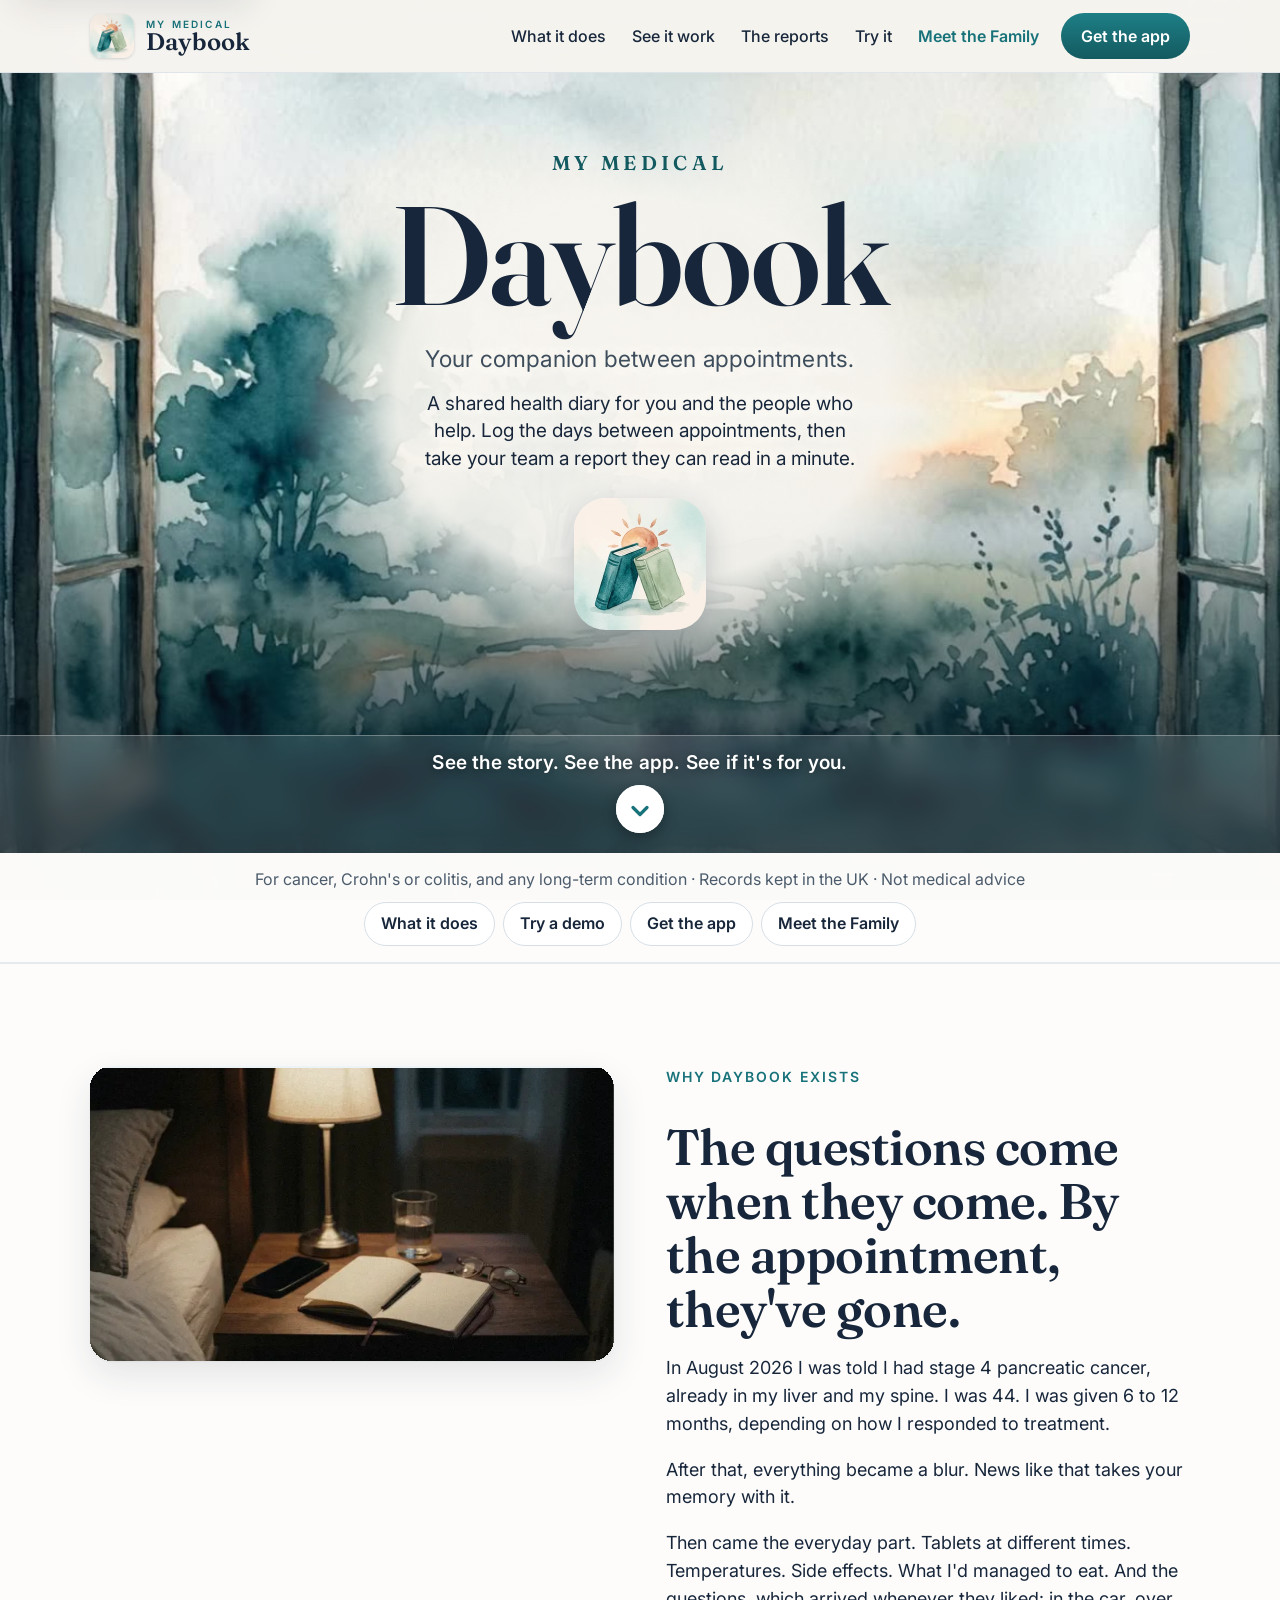
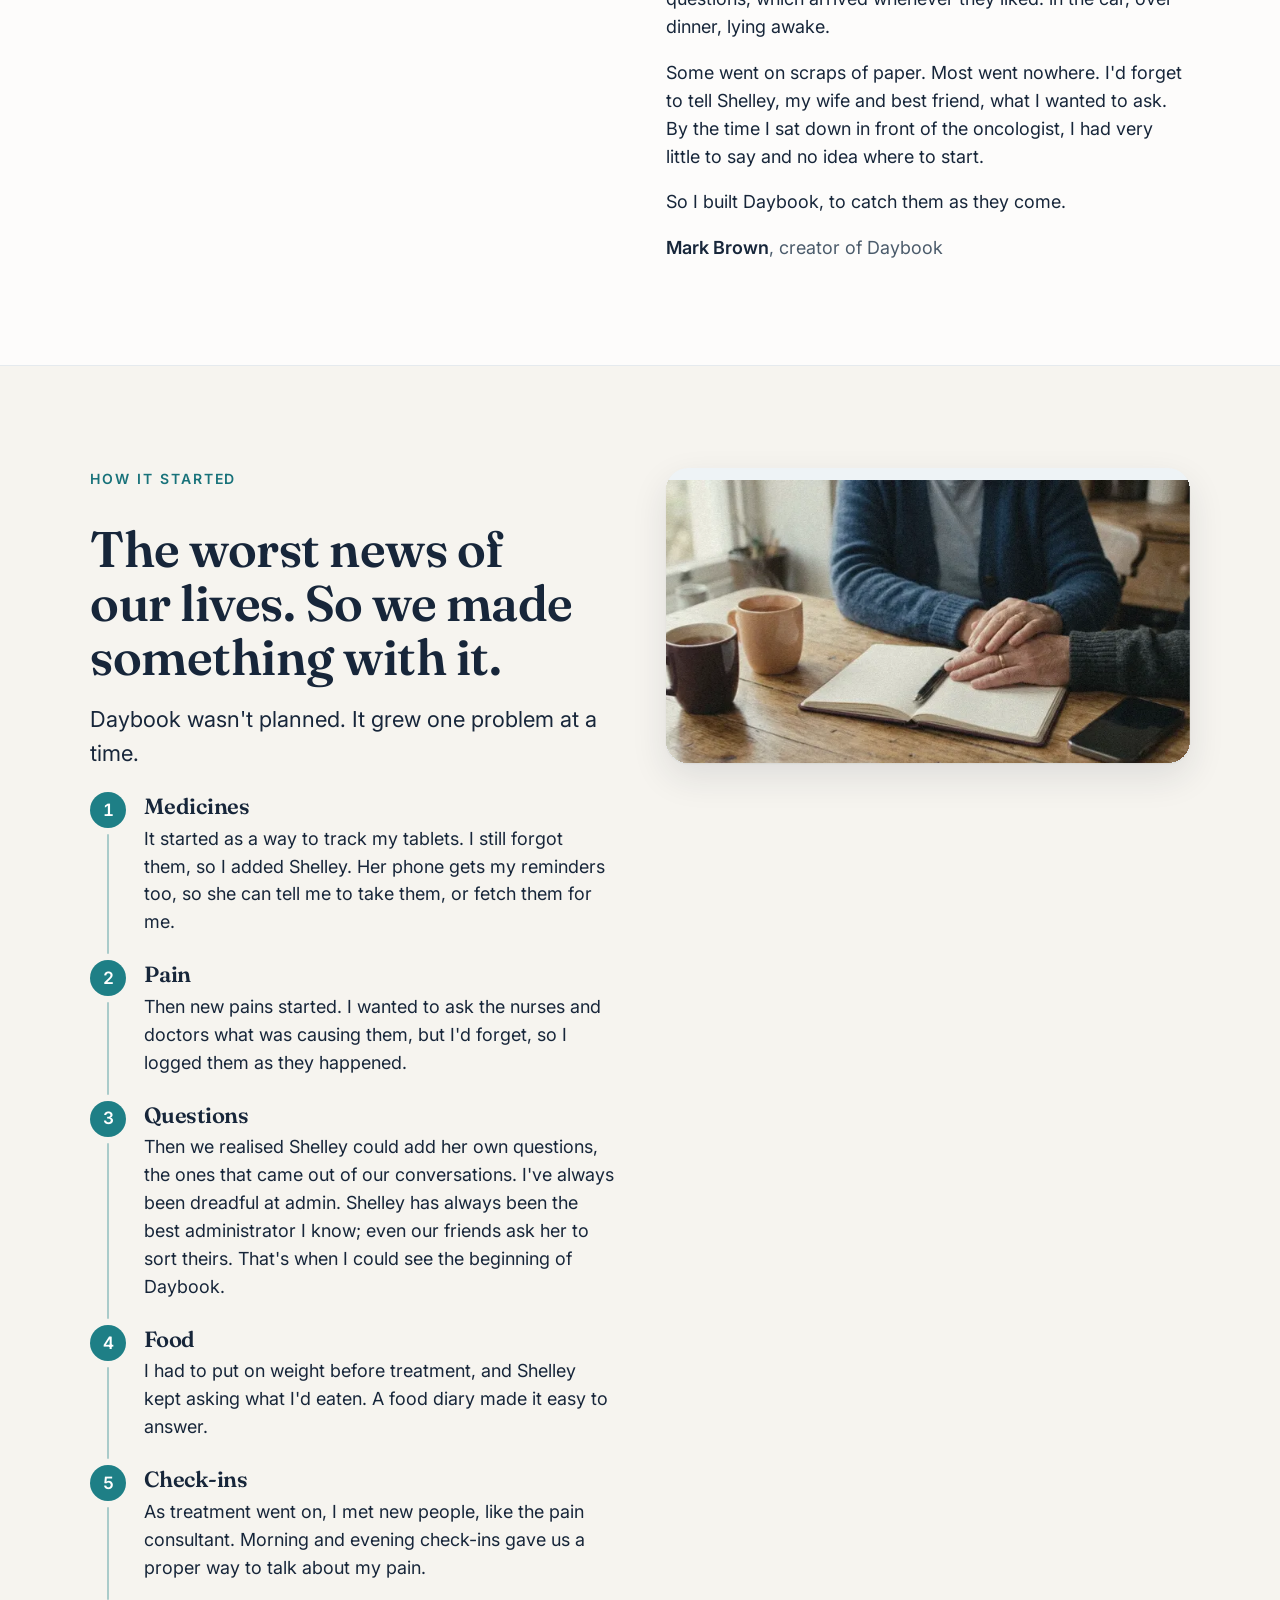
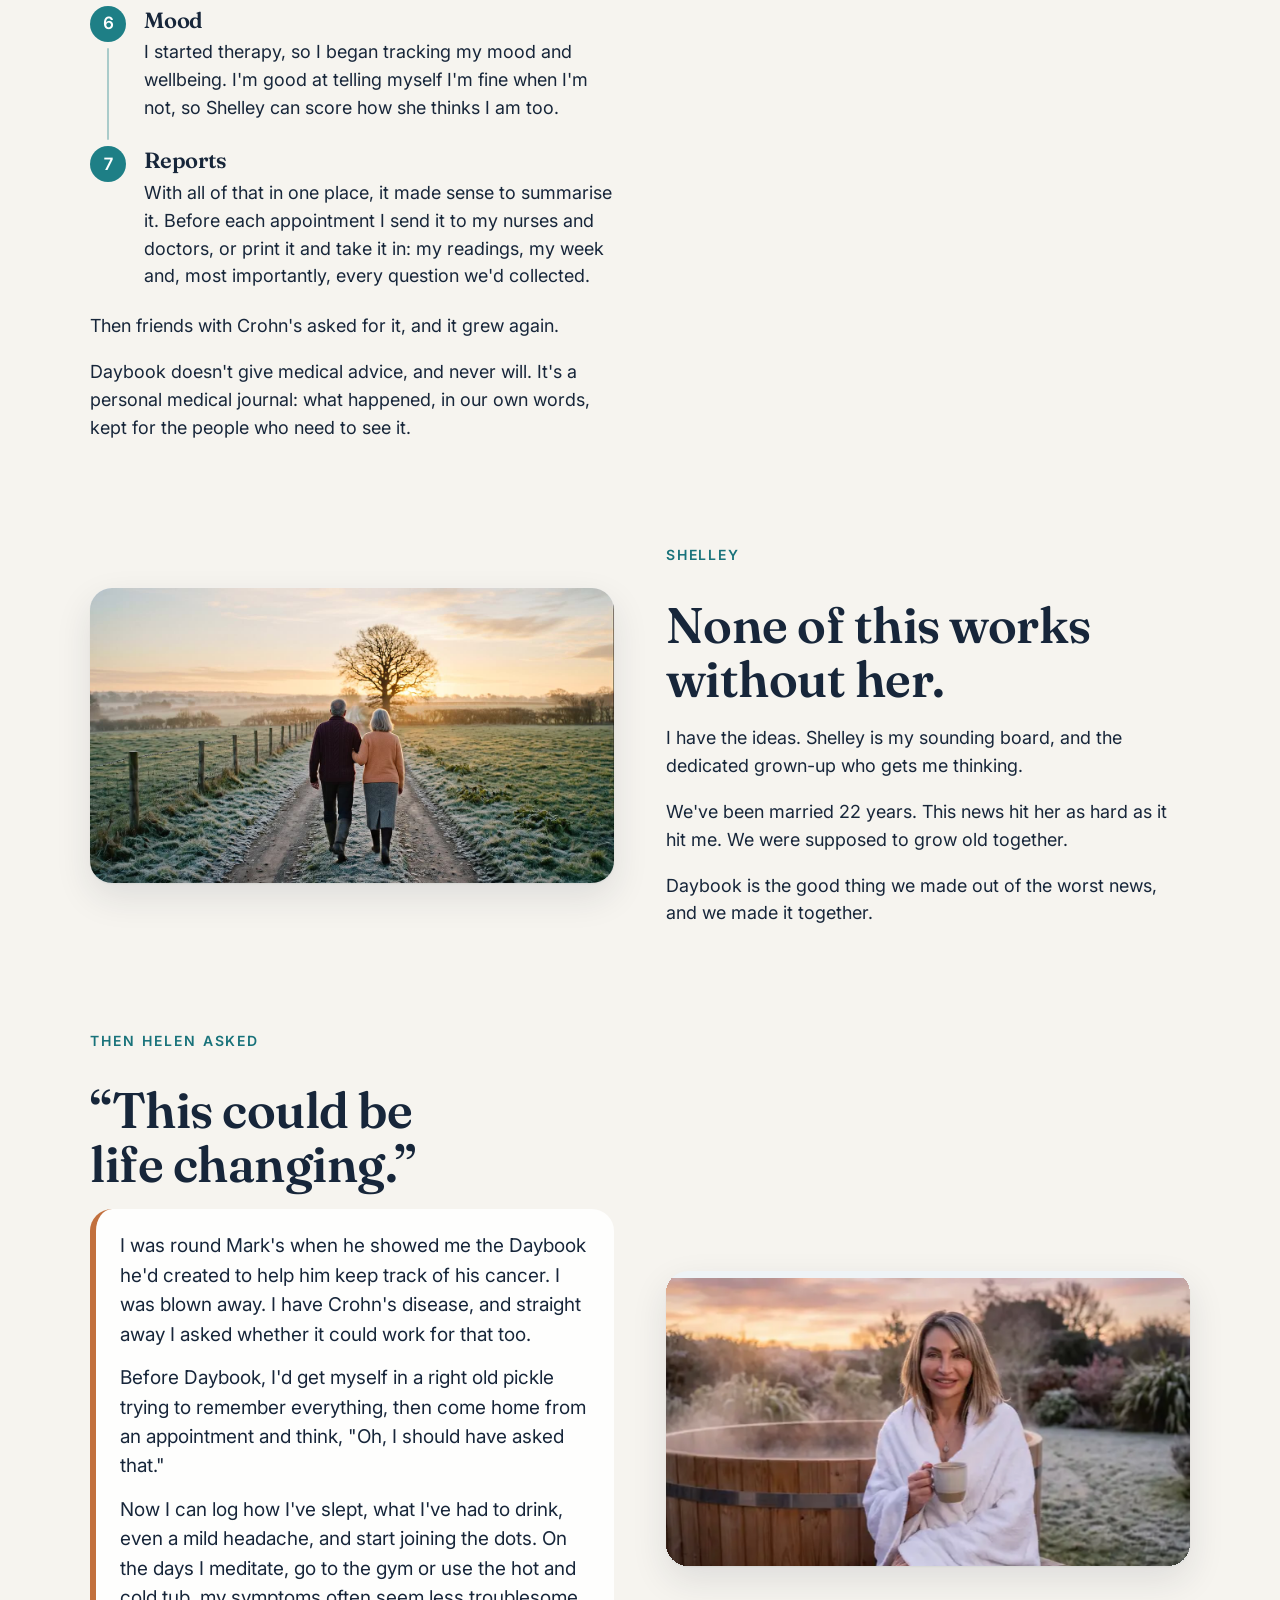
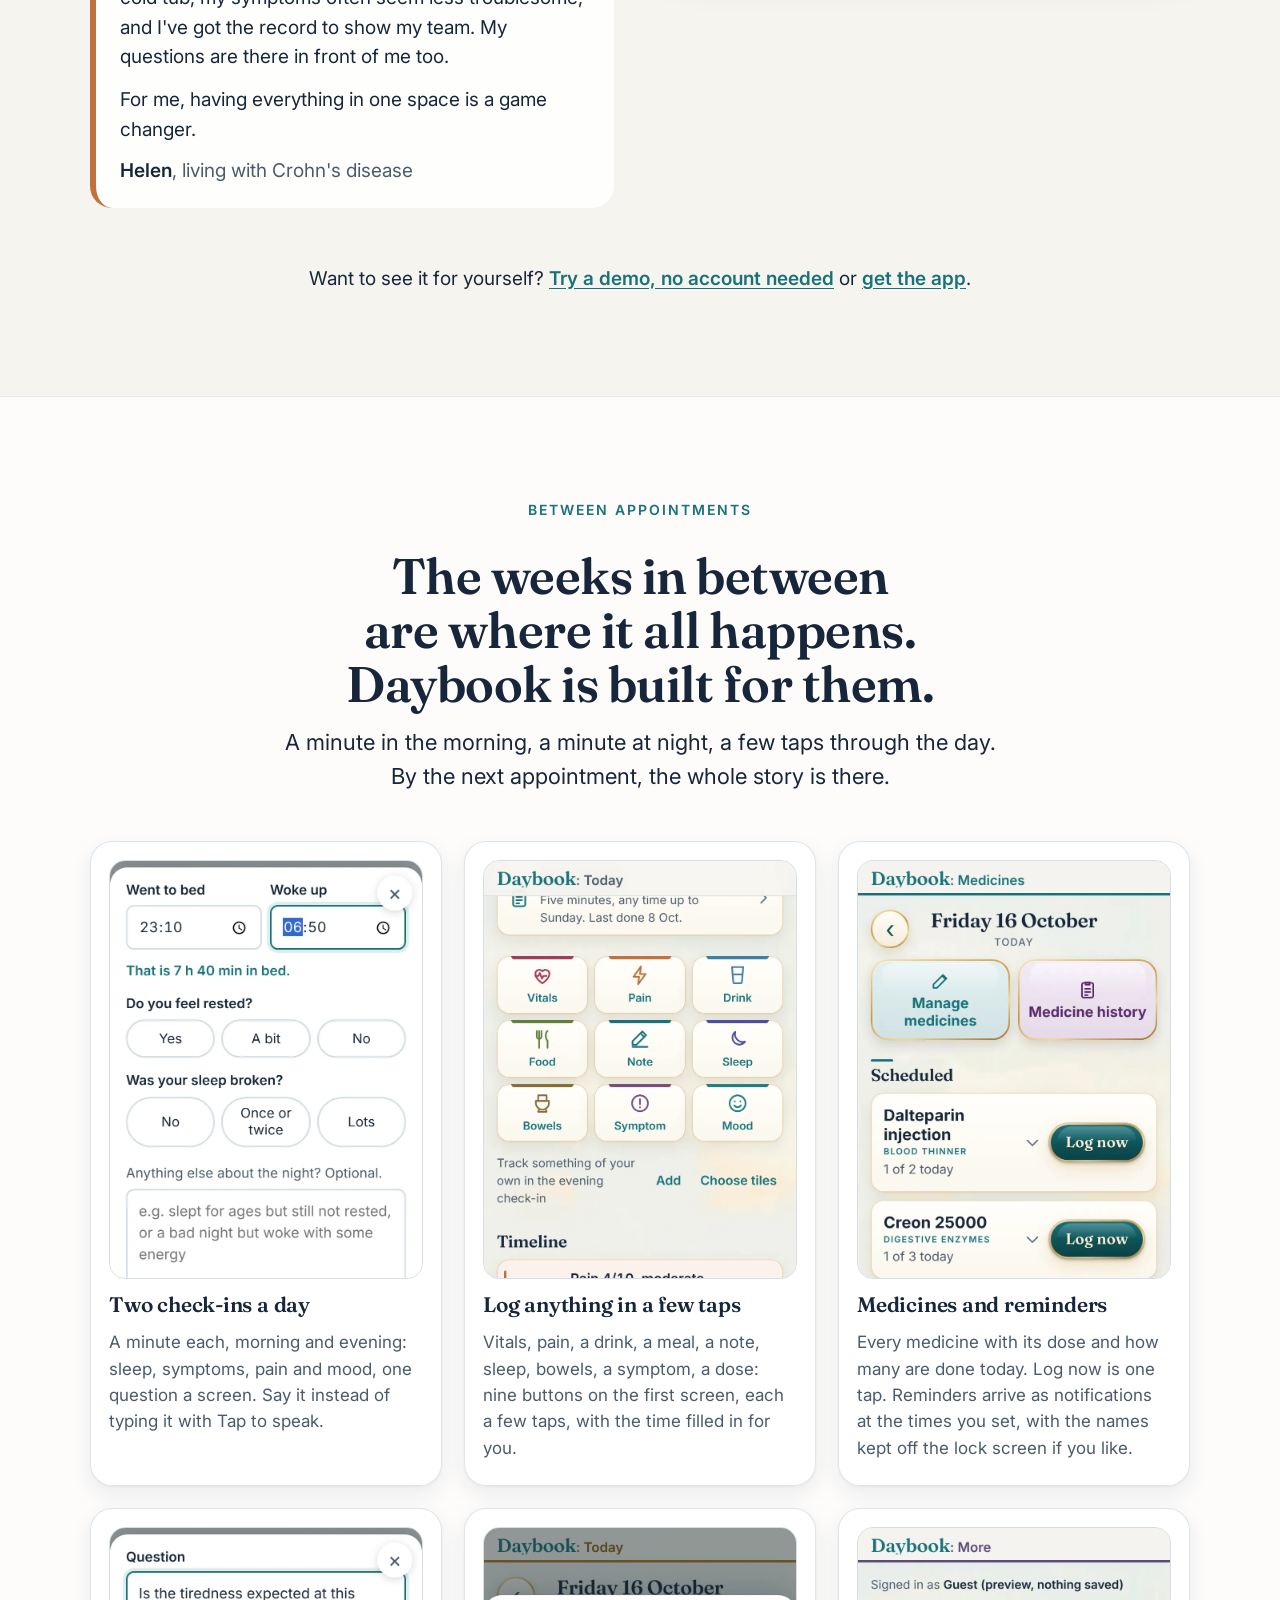
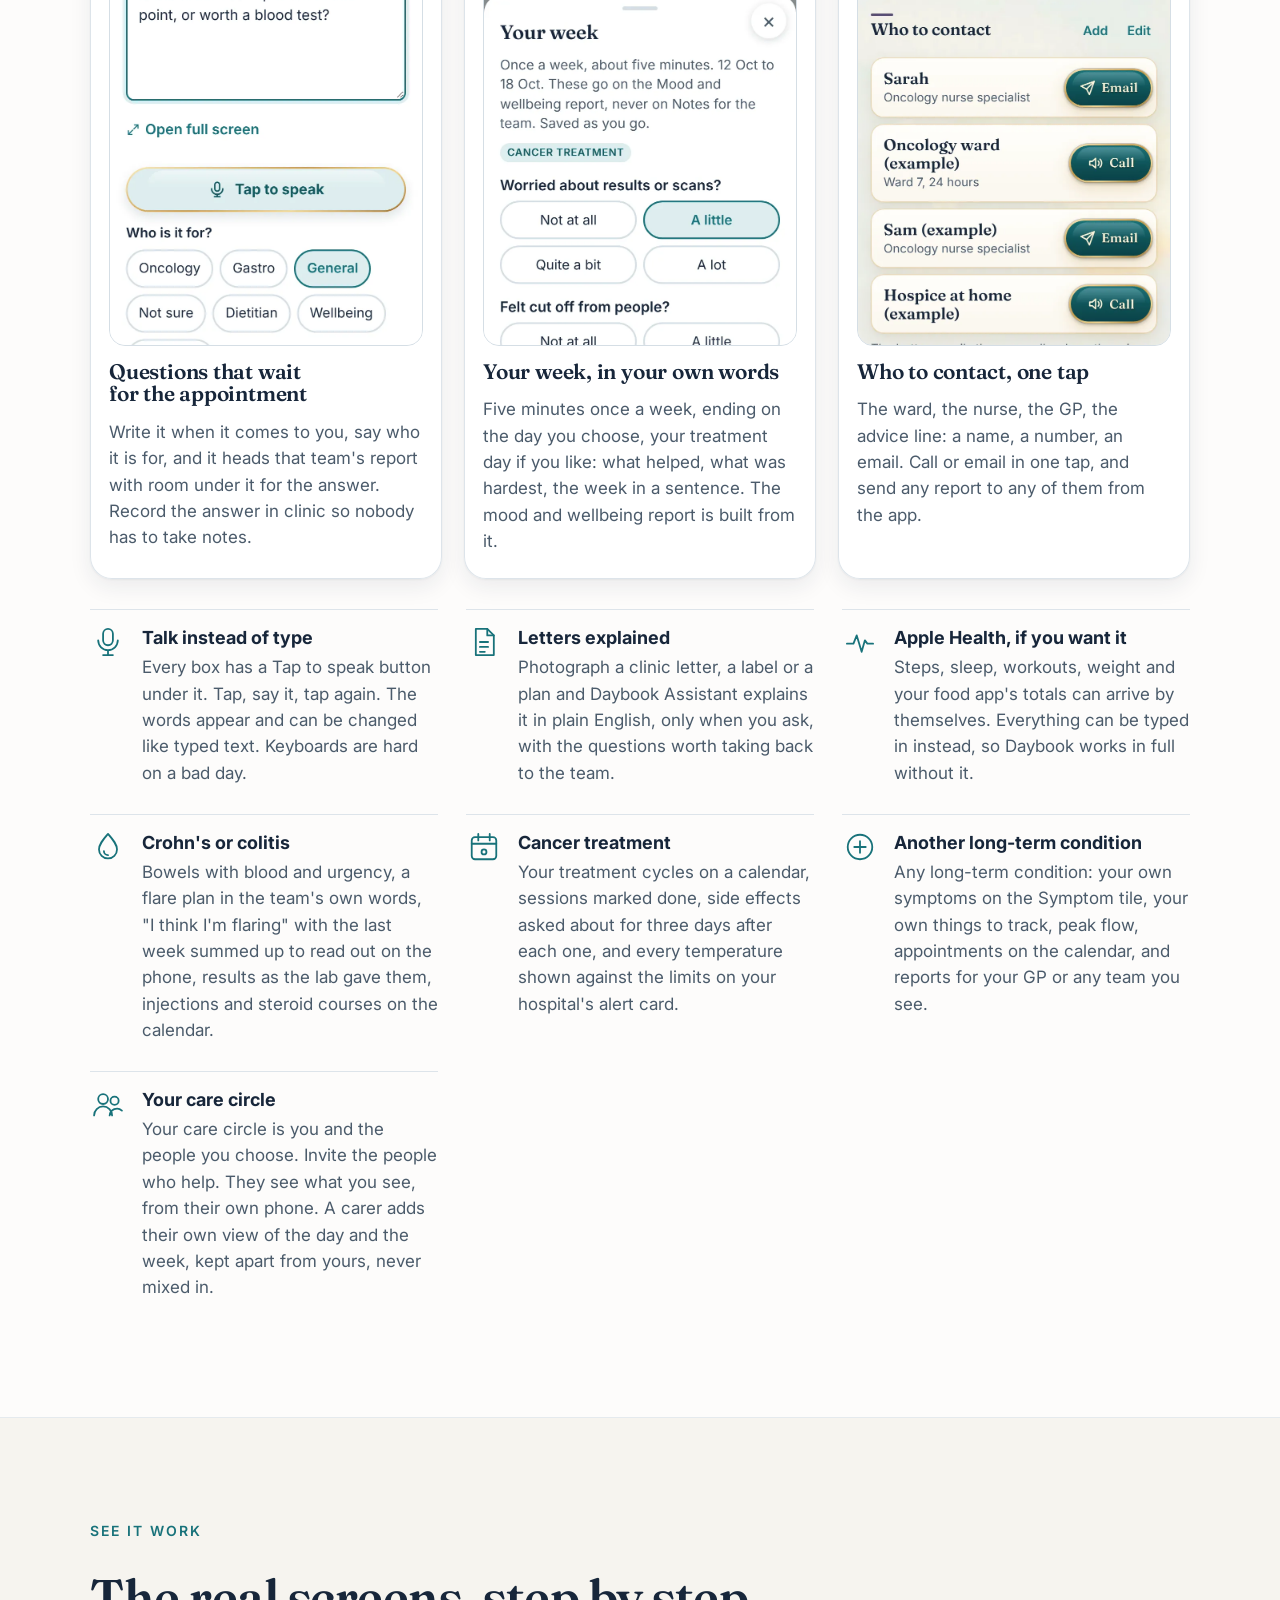
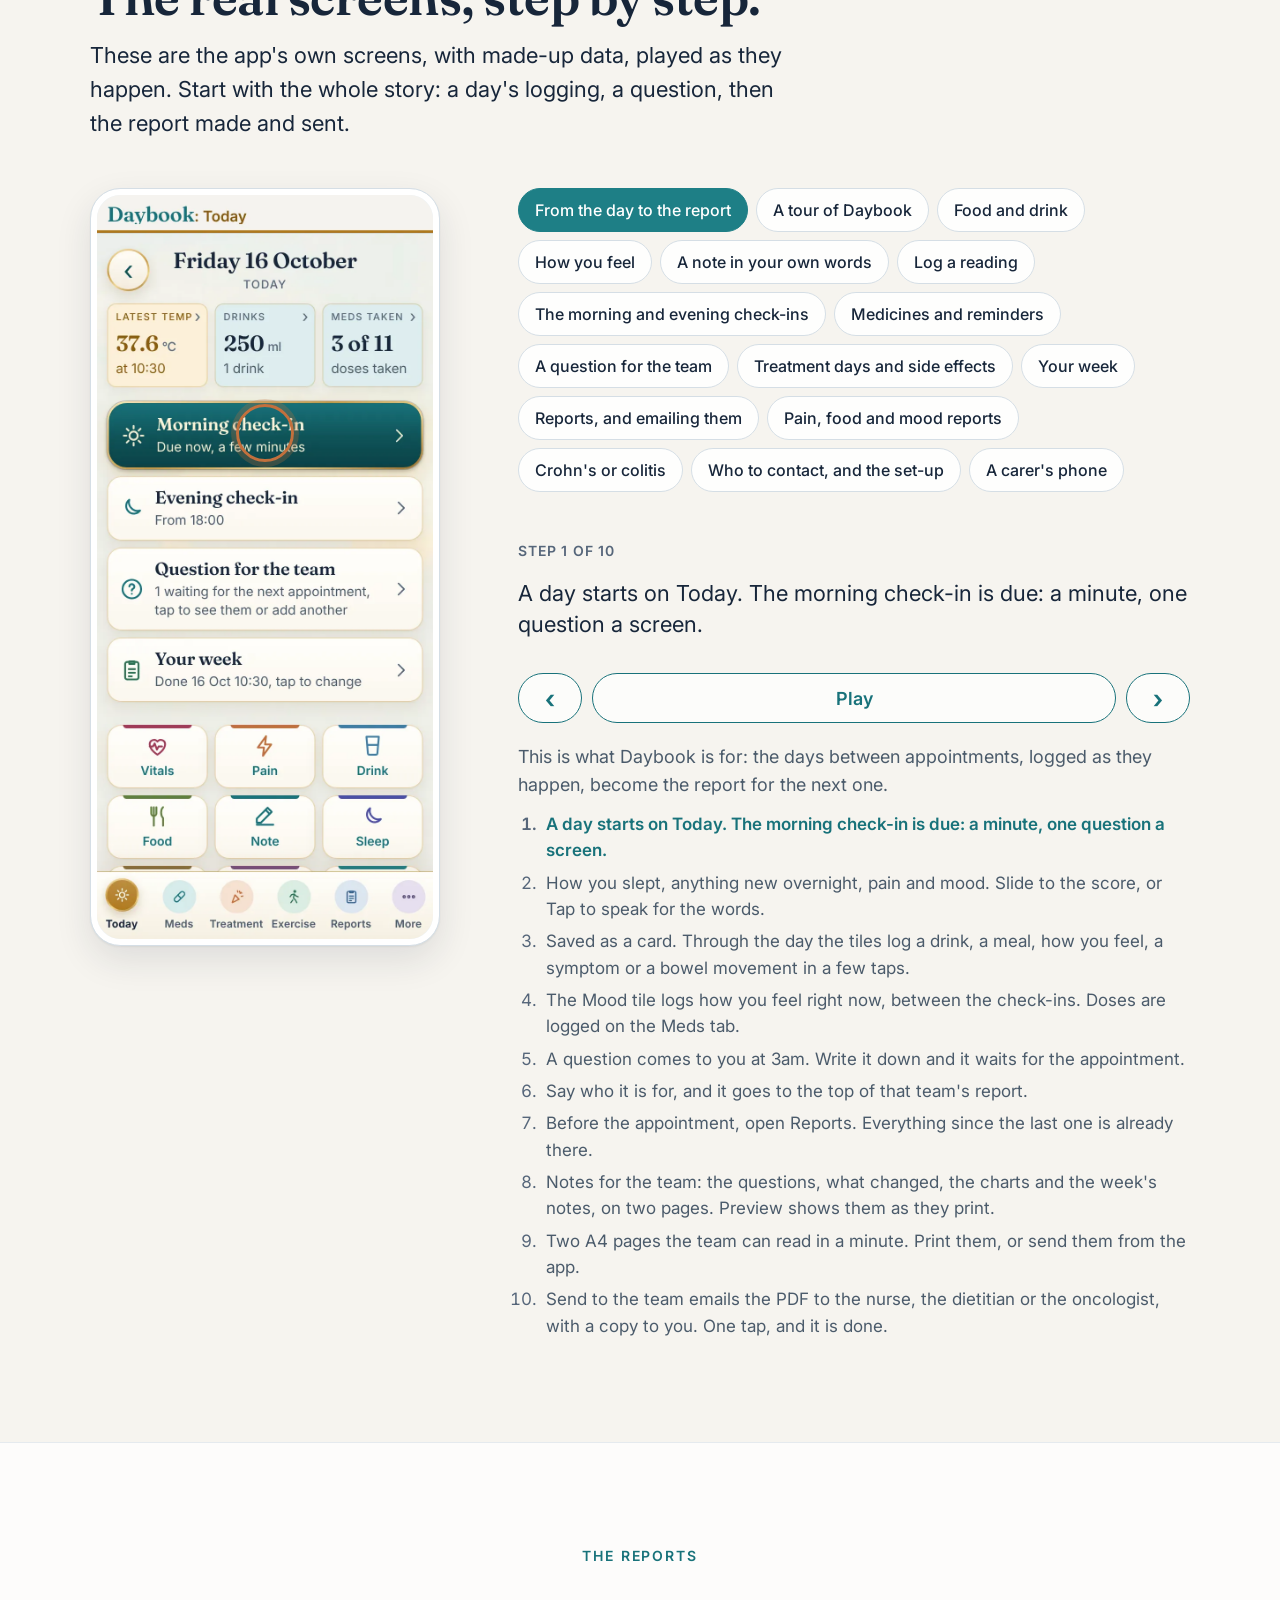
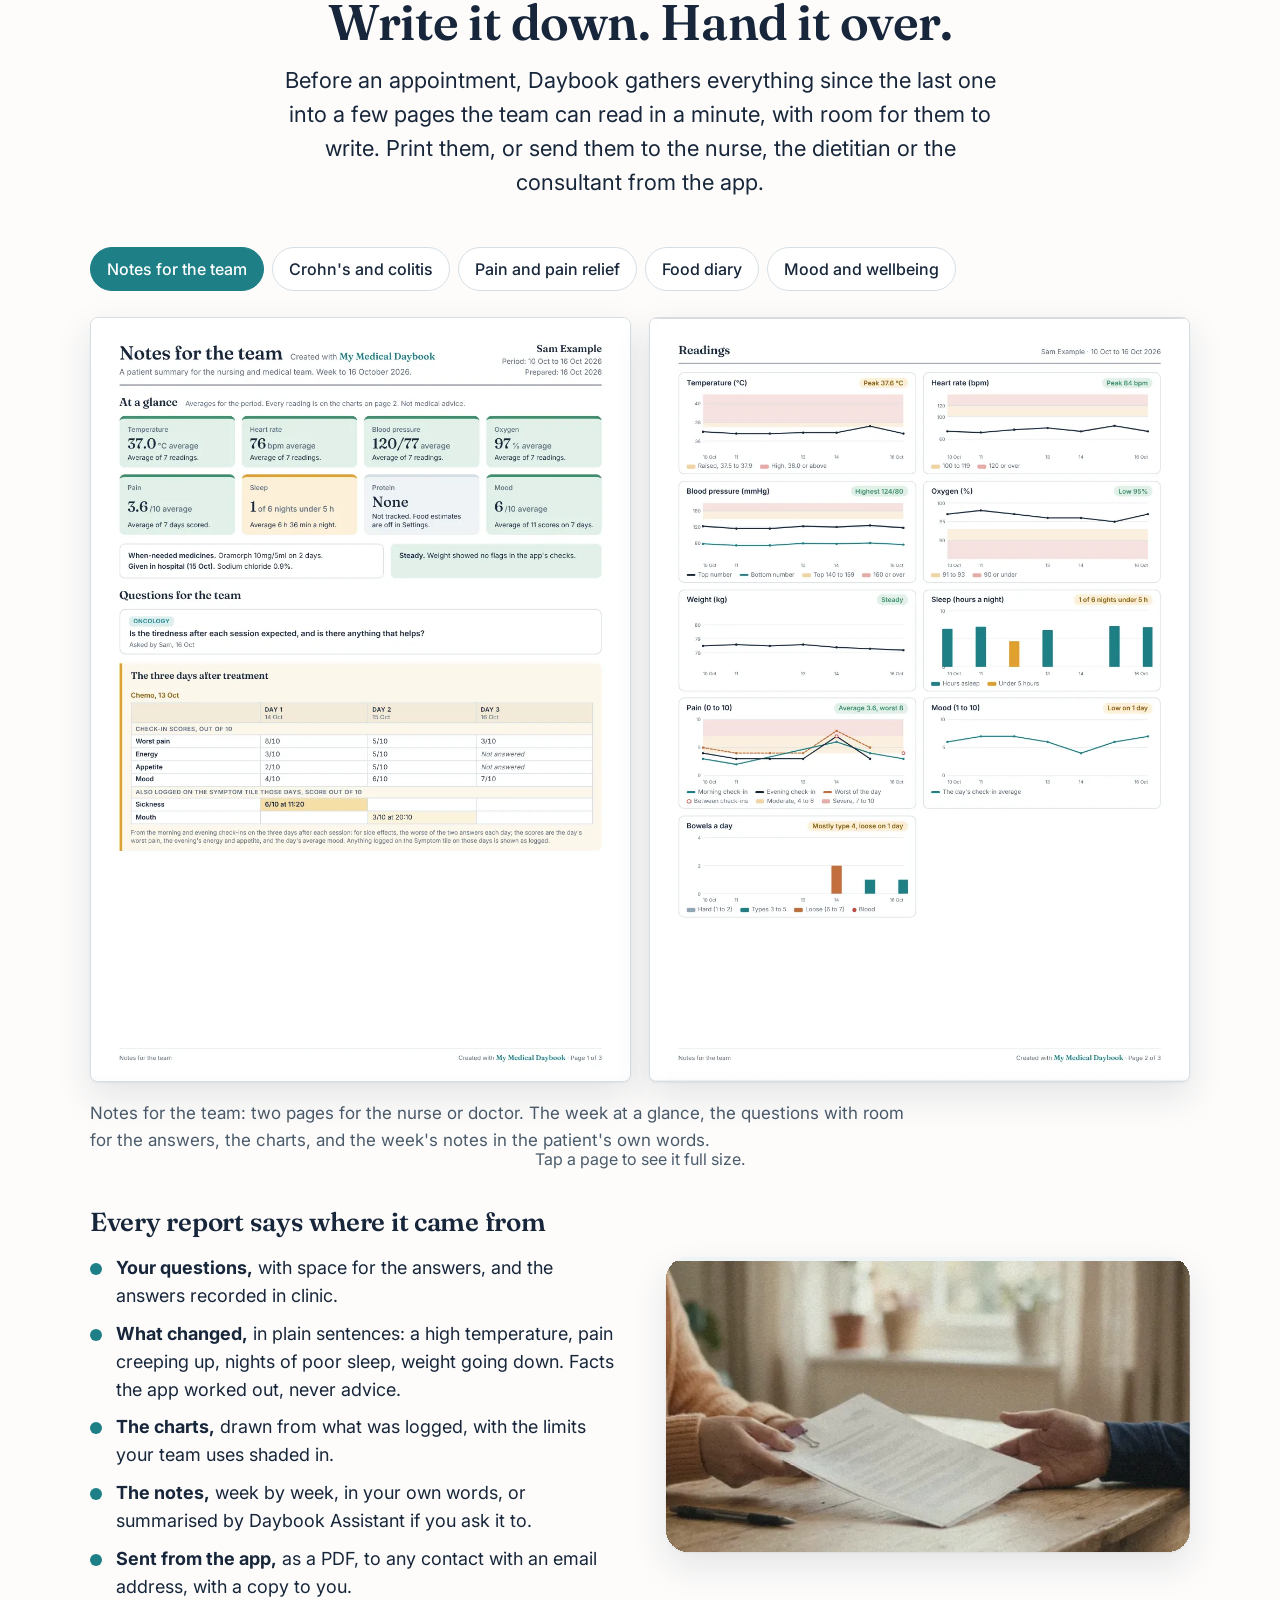
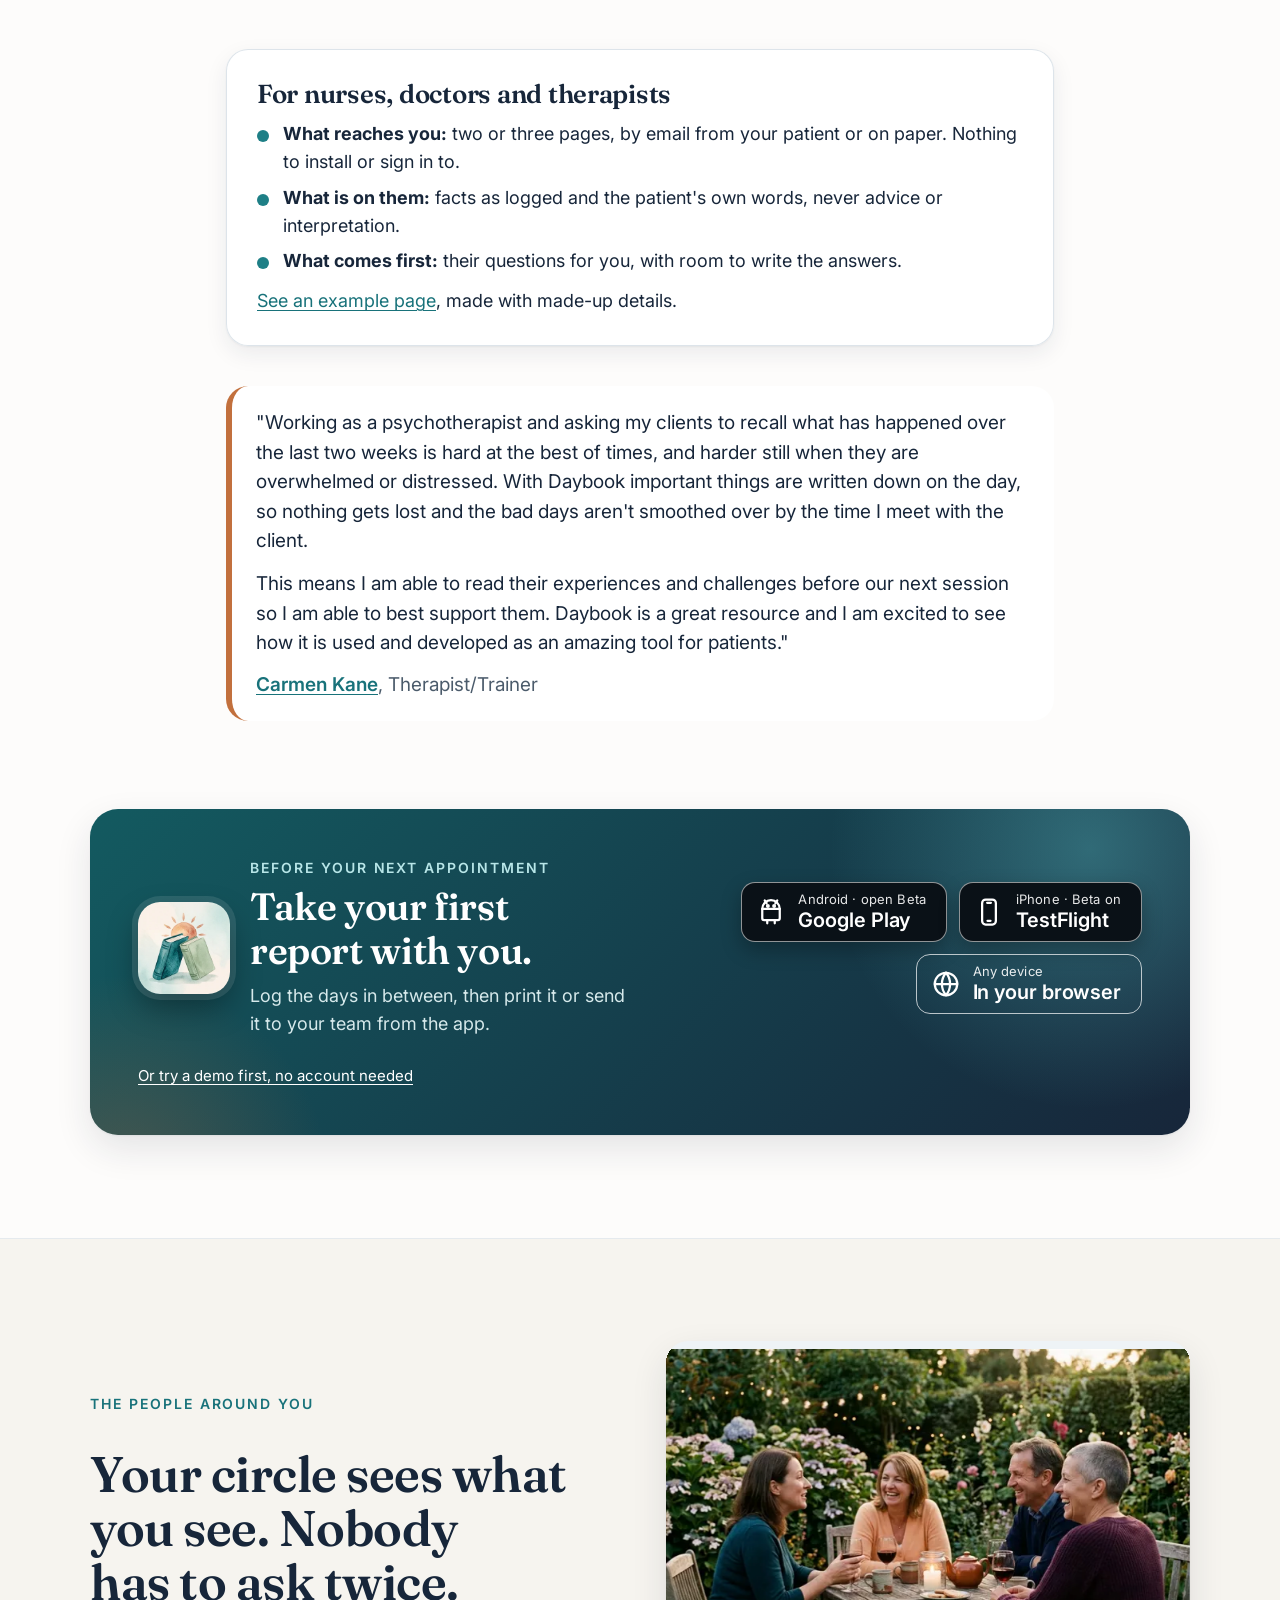
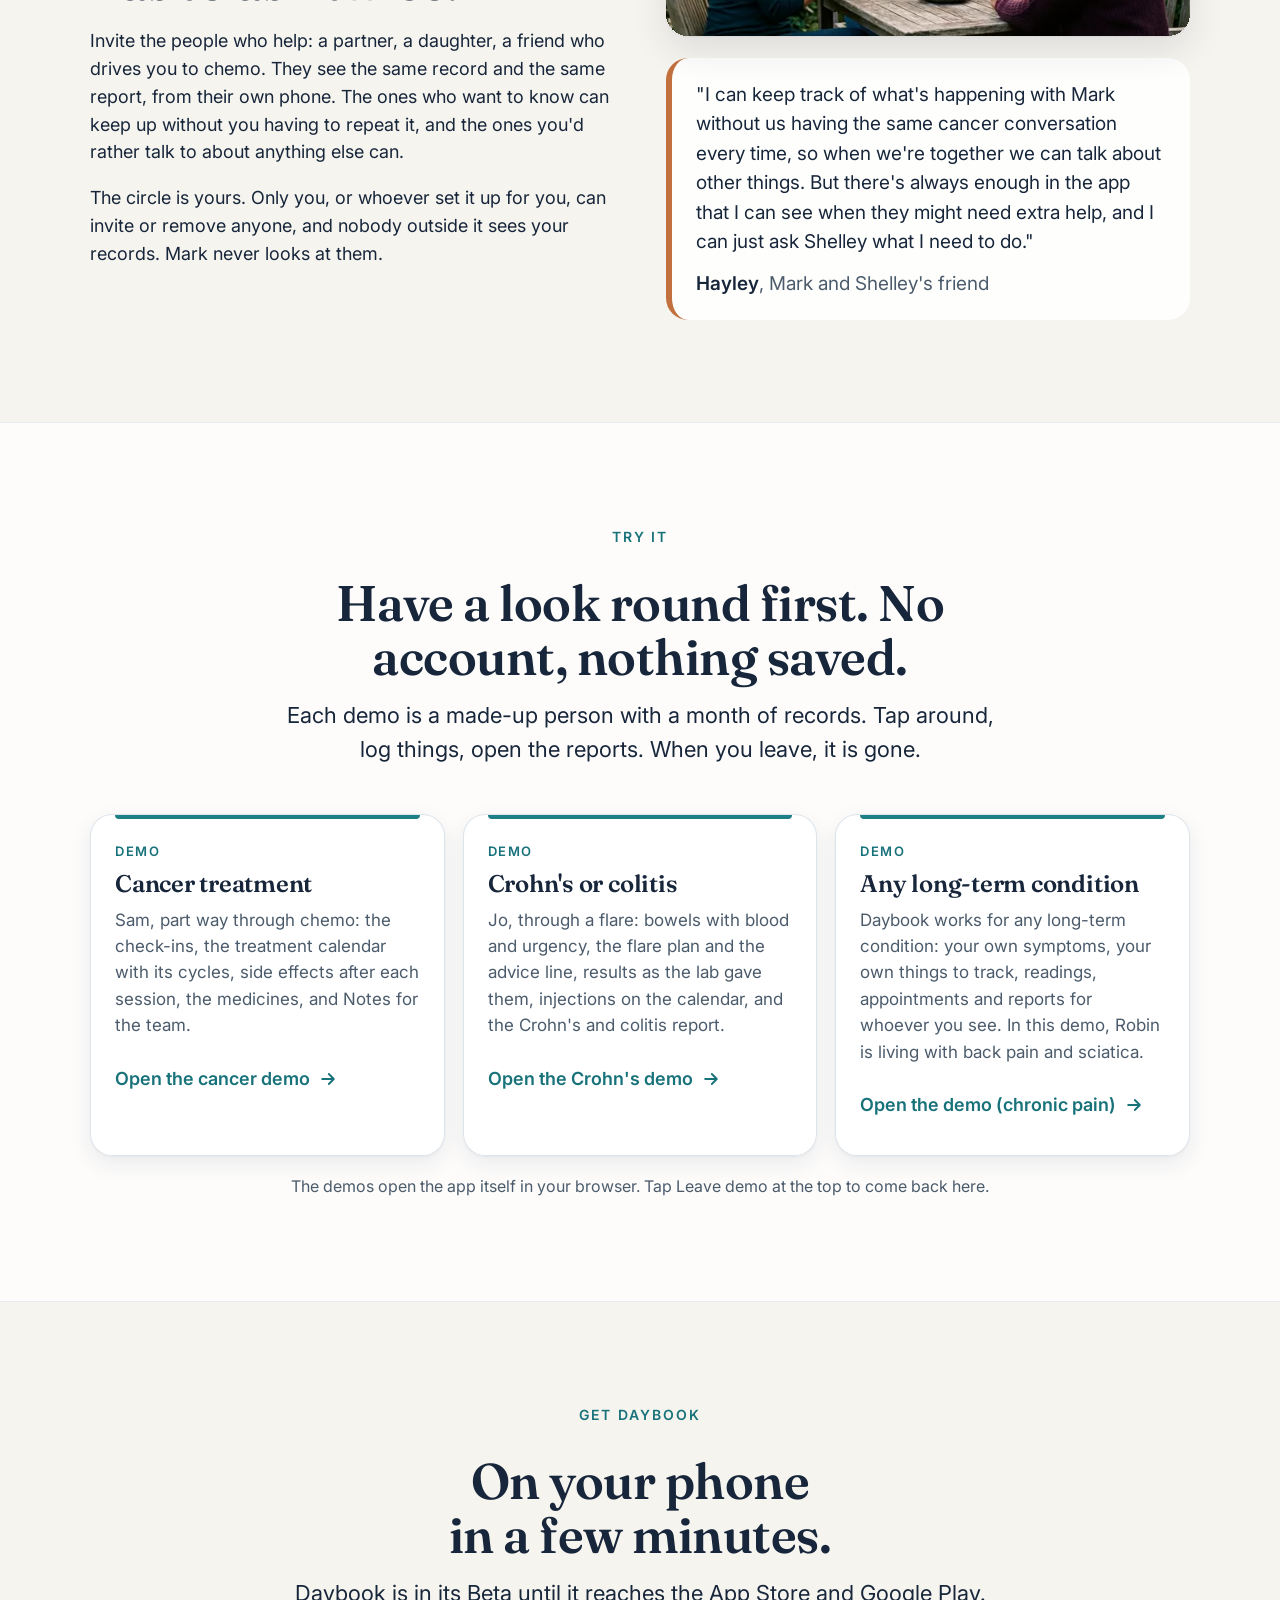
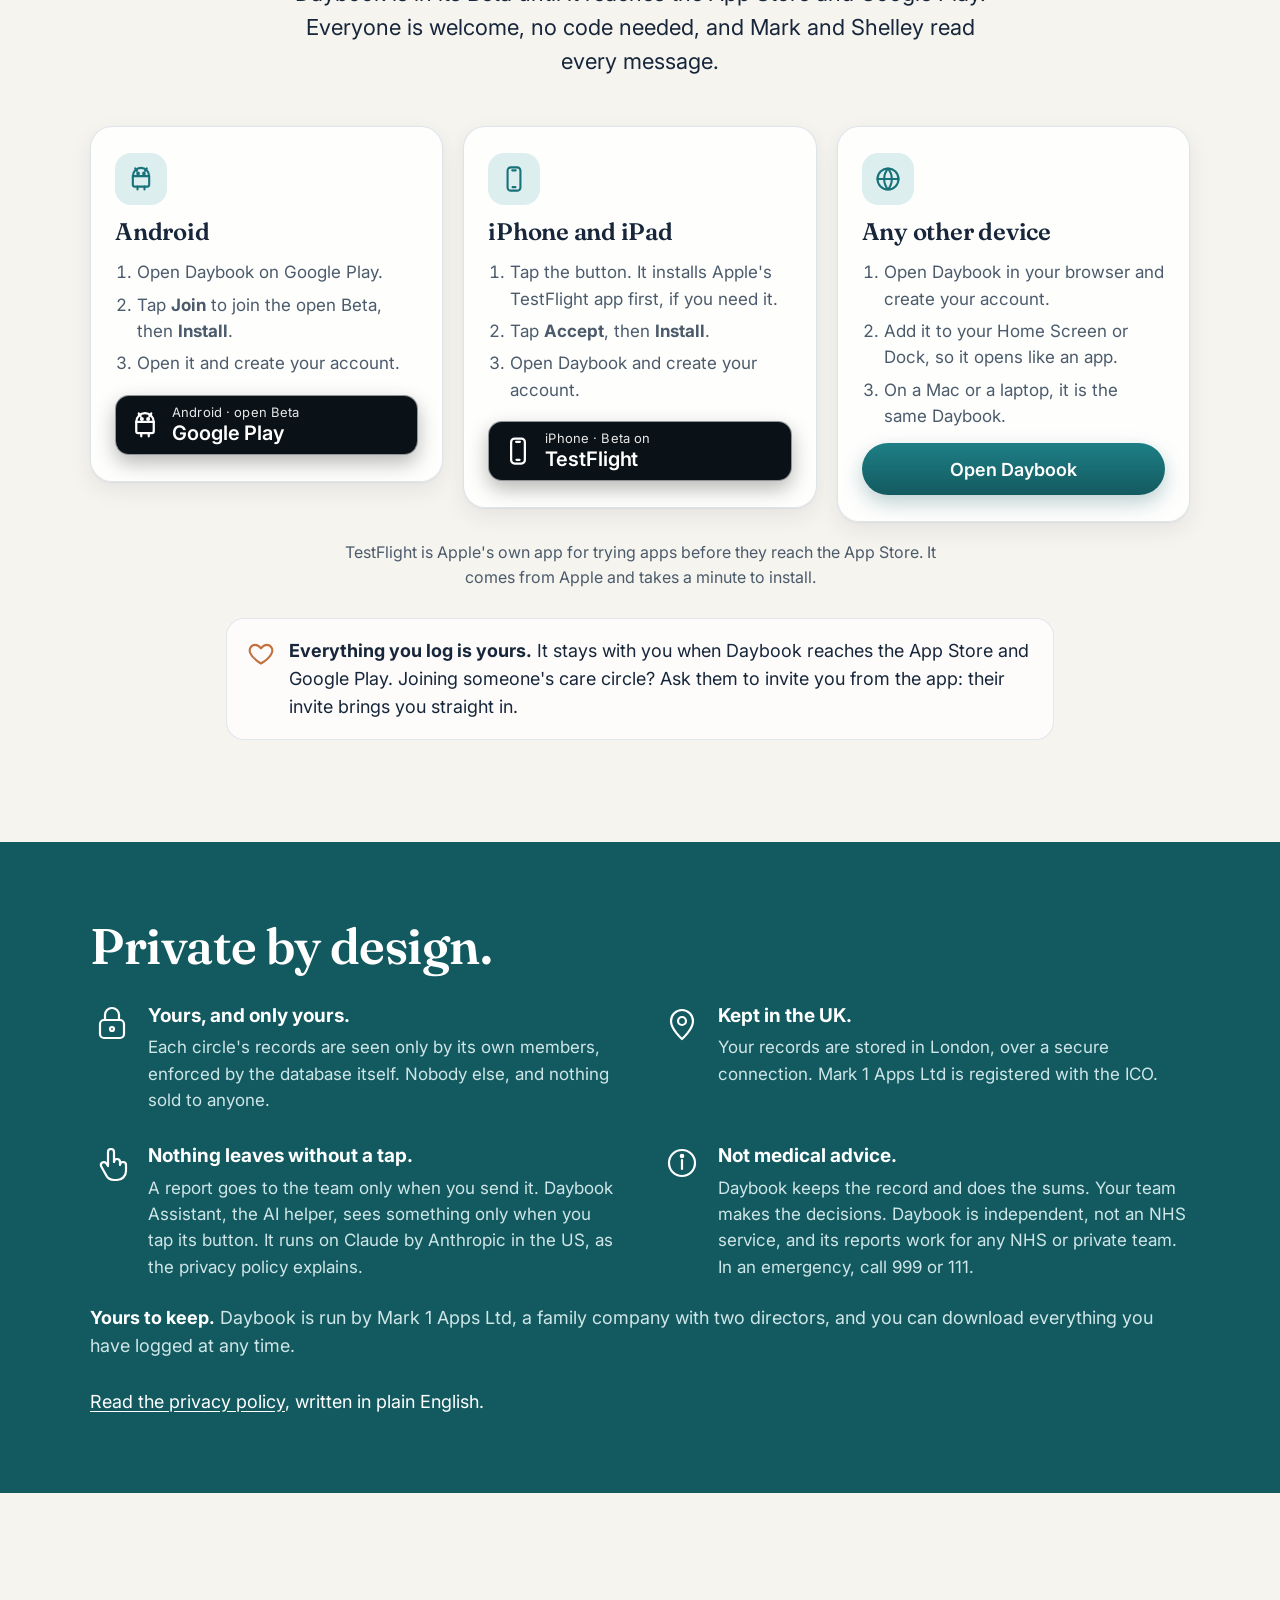
==== commit 3f25cd3e: "Website review: say what Daybook is first, a way through on phones, clinicians, trust lines, no mone" ====
--- a/index.html
+++ b/index.html
@@ -22,7 +22,7 @@
   <link rel="preconnect" href="https://fonts.googleapis.com">
   <link rel="preconnect" href="https://fonts.gstatic.com" crossorigin>
   <link rel="stylesheet" href="https://fonts.googleapis.com/css2?family=Fraunces:opsz,wght@9..144,600&family=Inter:wght@400;500;600&display=swap">
-  <link rel="stylesheet" href="css/site.css?v=19">
+  <link rel="stylesheet" href="css/site.css?v=20">
   <script type="application/ld+json">{"@context":"https://schema.org","@graph":[{"@type":"WebSite","@id":"https://mymedicaldaybook.co.uk/#website","url":"https://mymedicaldaybook.co.uk/","name":"My Medical Daybook","alternateName":"Daybook","description":"Your companion between appointments.","inLanguage":"en-GB"},{"@type":"Organization","@id":"https://mymedicaldaybook.co.uk/#org","name":"Mark 1 Apps Ltd","url":"https://mymedicaldaybook.co.uk/","logo":"https://mymedicaldaybook.co.uk/icons/icon-512.png"}]}</script>
   <script>document.documentElement.classList.add('js');</script>
 </head>
@@ -32,14 +32,14 @@
   <header class="top">
     <div class="wrap">
       <a class="lockup" href="#top">
-        <img src="icons/icon-192.png" alt="" width="44" height="44">
+        <img src="icons/icon-96.png" alt="" width="44" height="44">
         <span><span class="pre">My Medical</span><span class="name">Daybook</span><span class="sr-only">, home</span></span>
       </a>
       <nav aria-label="Site">
         <a class="navlink" href="#does">What it does</a>
         <a class="navlink" href="#guide">See it work</a>
         <a class="navlink" href="#reports">The reports</a>
-        <a class="navlink" href="#try">Try it</a>
+        <a class="navlink keep" href="#try">Try it</a>
         <a class="navlink family" href="family.html"><span class="long">Meet the Family</span><span class="short">Family</span></a>
         <a class="btn" href="#get">Get the app</a>
       </nav>
@@ -59,10 +59,24 @@
       <div class="hero-top hero-in">
         <h1 id="h-open"><span class="hero-pre">My Medical</span><span class="hero-brand">Daybook</span></h1>
         <p class="hero-strap">Your companion between appointments.</p>
-        <img class="hero-icon" src="icons/icon-512.png" alt="" width="120" height="120">
-      </div>
-      <a class="hero-band" href="#why"><span class="band-main"><span>See the story.</span> <span>See the app.</span> <span>See if it's for you.</span></span><span class="band-sub">Scroll down for more</span><span class="cue" aria-hidden="true"><svg viewBox="0 0 24 24"><path d="M6 9l6 6 6-6"/></svg></span></a>
-    </section>
+        <p class="hero-what">A shared health diary for you and the people who help. Log the days between appointments, then take your team a report they can read in a minute.</p>
+        <picture><source type="image/webp" srcset="icons/icon-264.webp"><img class="hero-icon" src="icons/icon-192.png" alt="" width="120" height="120"></picture>
+      </div>
+      <a class="hero-band" href="#why"><span class="band-main"><span>See the story.</span> <span>See the app.</span> <span>See if it's for you.</span></span><span class="cue" aria-hidden="true"><svg viewBox="0 0 24 24"><path d="M6 9l6 6 6-6"/></svg></span></a>
+    </section>
+
+    <!-- A way through for phones, and who it is for, before anything is asked (review, 22 November 2026) -->
+    <nav class="jump" aria-label="Jump to">
+      <div class="wrap">
+        <p class="jump-for">For cancer, Crohn's or colitis, and any long-term condition <span aria-hidden="true">&middot;</span> Records kept in the UK <span aria-hidden="true">&middot;</span> Not medical advice</p>
+        <div class="jump-links">
+          <a href="#does">What it does</a>
+          <a href="#try">Try a demo</a>
+          <a href="#get">Get the app</a>
+          <a href="family.html">Meet the Family</a>
+        </div>
+      </div>
+    </nav>
 
     <!-- 2. Why it exists -->
     <section class="sec solid" id="why" aria-labelledby="h-gap">
@@ -120,7 +134,7 @@
         <figure class="reveal">
           <div class="pic film-walk">
             <img src="media/walk-poster-1280.jpg" srcset="media/walk-poster-1280.jpg 1280w, media/walk-poster-1920.jpg 1920w" sizes="(min-width: 900px) 560px, 100vw" alt="A couple in their late fifties walk arm in arm along a frosty farm track towards a lone oak tree at sunrise." width="1280" height="720" loading="lazy">
-            <video class="walk" muted playsinline preload="none" aria-hidden="true" tabindex="-1" data-src-1280="media/walk-1280.mp4" data-src-1920="media/walk-1920.mp4" data-webm="media/walk-1280.webm"></video>
+            <video class="walk" muted playsinline preload="none" aria-hidden="true" tabindex="-1" data-src-720="media/walk-720.mp4" data-src-1280="media/walk-1280.mp4"></video>
           </div>
         </figure>
         <div class="text reveal d1">
@@ -135,7 +149,7 @@
       <div class="wrap grid2 flip shelley">
         <div class="text reveal">
           <p class="kicker">Then Helen asked</p>
-          <h2 id="h-helen">This could be life changing.</h2>
+          <h2 id="h-helen">&ldquo;This could be life changing.&rdquo;</h2>
           <blockquote class="quote">
             <p>I was round Mark's when he showed me the Daybook he'd created to help him keep track of his cancer. I was blown away. I have Crohn's disease, and straight away I asked whether it could work for that too.</p>
             <p>Before Daybook, I'd get myself in a right old pickle trying to remember everything, then come home from an appointment and think, "Oh, I should have asked that."</p>
@@ -153,8 +167,8 @@
           </div>
         </figure>
       </div>
-      <!-- Get the app, at the end of the story (21 November 2026) -->
-      <div class="wrap"><div class="getband reveal inline" role="region" aria-labelledby="gb-1"><div class="gb-head"><img class="gb-icon" src="icons/icon-192.png" alt="" width="92" height="92"><div><p class="gb-kicker">Start your own</p><p class="gb-title" id="gb-1">Your Daybook, a tap away.</p><p class="gb-line">Set it up in a few minutes. Invite the people who help when you are ready.</p></div></div><div class="stores"><a class="store" href="https://play.google.com/store/apps/details?id=uk.co.mark1apps.daybook" rel="noopener"><svg viewBox="0 0 24 24" aria-hidden="true" fill="none" stroke="currentColor" stroke-width="1.8" stroke-linecap="round" stroke-linejoin="round"><path d="M5 9.5v7.5a1.5 1.5 0 0 0 1.5 1.5h11a1.5 1.5 0 0 0 1.5-1.5V9.5z"/><path d="M5 9.5a7 7 0 0 1 14 0"/><path d="M8.5 5l-1.5-2.2M15.5 5l1.5-2.2"/><circle cx="9.5" cy="7.2" r=".7" fill="currentColor"/><circle cx="14.5" cy="7.2" r=".7" fill="currentColor"/><path d="M9 18.5v2.5M15 18.5v2.5"/></svg><small>Android · open Beta</small><b>Google Play</b></a><a class="store" href="https://testflight.apple.com/join/4gUcyMJW" rel="noopener"><svg viewBox="0 0 24 24" aria-hidden="true" fill="none" stroke="currentColor" stroke-width="1.8" stroke-linecap="round" stroke-linejoin="round"><rect x="6.5" y="2" width="11" height="20" rx="2.8"/><path d="M10.5 4.6h3"/><path d="M10.8 19h2.4"/></svg><small>iPhone · Beta on</small><b>TestFlight</b></a><a class="store web" href="https://app.mymedicaldaybook.co.uk/"><svg viewBox="0 0 24 24" aria-hidden="true" fill="none" stroke="currentColor" stroke-width="1.8" stroke-linecap="round" stroke-linejoin="round"><circle cx="12" cy="12" r="9"/><path d="M3 12h18"/><path d="M12 3a14 14 0 0 1 0 18M12 3a14 14 0 0 0 0 18"/></svg><small>Any device</small><b>In your browser</b></a></div></div></div>
+      <!-- After the story: a quiet way on, not a second pitch (review, 22 November 2026) -->
+      <div class="wrap"><p class="softcta reveal">Want to see it for yourself? <a href="#try">Try a demo, no account needed</a> or <a href="#get">get the app</a>.</p></div>
     </section>
 
     <!-- 4. What it does, between appointments -->
@@ -174,7 +188,7 @@
           <article class="feat reveal d1">
             <div class="shot"><img src="guide/reading-1.webp" alt="Today in Daybook: the day's check-ins, then nine tiles, Vitals, Pain, Drink, Food, Note, Sleep, Bowels, Symptom and Medicine." width="780" height="1688" loading="lazy"></div>
             <h3>Log anything in a few taps</h3>
-            <p>Vitals, pain, a drink, a meal, a note, sleep, bowels, a symptom, a dose: nine tiles on Today, each a few taps, with the time filled in for you.</p>
+            <p>Vitals, pain, a drink, a meal, a note, sleep, bowels, a symptom, a dose: nine buttons on the first screen, each a few taps, with the time filled in for you.</p>
           </article>
           <article class="feat reveal d2">
             <div class="shot"><img src="guide/meds-1.webp" alt="The Meds tab: each medicine as a card with its name, how many doses are done today, and a Log now button." width="780" height="1688" loading="lazy"></div>
@@ -212,11 +226,11 @@
           </div>
           <div class="it">
             <svg viewBox="0 0 44 44" aria-hidden="true" fill="none" stroke="currentColor" stroke-width="2.2" stroke-linecap="round" stroke-linejoin="round"><path d="M22 6c-7 8-11 13-11 19a11 11 0 0 0 22 0c0-6-4-11-11-19z"/><path d="M17 27a5 5 0 0 0 5 5"/></svg>
-            <div><b>Crohn's or colitis</b><p>Bowels with blood and urgency, a flare plan in the team's own words, "I think I'm flaring" with a 7-day summary to read out, results as the lab gave them, injections and steroid courses on the calendar.</p></div>
+            <div><b>Crohn's or colitis</b><p>Bowels with blood and urgency, a flare plan in the team's own words, "I think I'm flaring" with the last week summed up to read out on the phone, results as the lab gave them, injections and steroid courses on the calendar.</p></div>
           </div>
           <div class="it">
             <svg viewBox="0 0 44 44" aria-hidden="true" fill="none" stroke="currentColor" stroke-width="2.2" stroke-linecap="round" stroke-linejoin="round"><rect x="7" y="10" width="30" height="27" rx="4"/><path d="M7 18h30M15 6v8M29 6v8"/><circle cx="22" cy="28" r="3"/></svg>
-            <div><b>Cancer treatment</b><p>Cycles as the team counts them, sessions marked done, side effects asked in the check-ins for three days after each one, and the alert card's limits on every temperature.</p></div>
+            <div><b>Cancer treatment</b><p>Your treatment cycles on a calendar, sessions marked done, side effects asked about for three days after each one, and every temperature shown against the limits on your hospital's alert card.</p></div>
           </div>
           <div class="it">
             <svg viewBox="0 0 44 44" aria-hidden="true" fill="none" stroke="currentColor" stroke-width="2.2" stroke-linecap="round" stroke-linejoin="round"><circle cx="22" cy="22" r="15"/><path d="M22 15v14M15 22h14"/></svg>
@@ -224,7 +238,7 @@
           </div>
           <div class="it">
             <svg viewBox="0 0 44 44" aria-hidden="true" fill="none" stroke="currentColor" stroke-width="2.2" stroke-linecap="round" stroke-linejoin="round"><circle cx="16" cy="16" r="6"/><circle cx="30" cy="18" r="5"/><path d="M5 36a11 11 0 0 1 22 0M24 36a9 9 0 0 1 15-6"/></svg>
-            <div><b>Your care circle</b><p>Invite the people who help. They see what you see, from their own phone. A carer adds their own view of the day and the week, kept apart from yours, never mixed in.</p></div>
+            <div><b>Your care circle</b><p>Your care circle is you and the people you choose. Invite the people who help. They see what you see, from their own phone. A carer adds their own view of the day and the week, kept apart from yours, never mixed in.</p></div>
           </div>
         </div>
       </div>
@@ -245,8 +259,8 @@
             <span class="gring" id="g-ring" hidden></span>
           </div>
           <div class="gwords">
-            <p class="gstep" id="g-step" aria-live="polite">Step 1</p>
-            <p class="gcap" id="g-cap">Loading the walk-through.</p>
+            <p class="gstep" id="g-step">Step 1</p>
+            <p class="gcap" id="g-cap" aria-live="polite">Loading the walk-through.</p>
             <div class="gctl">
               <button class="btn-ghost arrow" type="button" id="g-prev" aria-label="Previous step">&#8249;</button>
               <button class="btn-ghost play" type="button" id="g-play" aria-pressed="false">Play</button>
@@ -278,27 +292,28 @@
           <button class="chip" type="button" data-report="mood" aria-pressed="false">Mood and wellbeing</button>
         </div>
         <figure class="pages" data-report="notes" data-n="2" data-cap="Notes for the team: two pages for the nurse or doctor. The week at a glance, the questions with room for the answers, the charts, and the week's notes in the patient's own words.">
-          <div class="page"><picture><source type="image/webp" srcset="media/report-notes-1.webp"><img src="media/report-notes-1.jpg" alt="Notes for the team, page 1: eight tiles with the week's temperature, heart rate, blood pressure, oxygen, pain, sleep, protein and mood, the when-needed medicines, the questions, and a table of the three days after treatment." width="1000" height="1415" loading="lazy"></picture></div>
-          <div class="page"><picture><source type="image/webp" srcset="media/report-notes-2.webp"><img src="media/report-notes-2.jpg" alt="Notes for the team, page 2: small charts of the week's readings, each with its own key." width="1000" height="1416" loading="lazy"></picture></div>
+          <div class="page"><a class="page-open" href="media/report-notes-1.jpg" aria-label="Open this page full size: Notes for the team, page 1"><picture><source type="image/webp" srcset="media/report-notes-1.webp"><img src="media/report-notes-1.jpg" alt="Notes for the team, page 1: eight tiles with the week's temperature, heart rate, blood pressure, oxygen, pain, sleep, protein and mood, the when-needed medicines, the questions, and a table of the three days after treatment." width="1000" height="1415" loading="lazy"></picture></a></div>
+          <div class="page"><a class="page-open" href="media/report-notes-2.jpg" aria-label="Open this page full size: Notes for the team, page 2"><picture><source type="image/webp" srcset="media/report-notes-2.webp"><img src="media/report-notes-2.jpg" alt="Notes for the team, page 2: small charts of the week's readings, each with its own key." width="1000" height="1416" loading="lazy"></picture></a></div>
         </figure>
         <figure class="pages" data-report="ibd" data-n="3" data-cap="Crohn's and colitis: bowels, blood and urgency against the person's own usual, flare days and calls to the advice line, injections and steroid courses, results exactly as the lab gave them, and the questions for the gastro team." hidden>
-          <div class="page"><picture><source type="image/webp" srcset="media/report-ibd-1.webp"><img src="media/report-ibd-1.jpg" alt="The Crohn's and colitis report, page 1: tiles for bowels a day, blood, urgency and flare days, four charts, the treatment, the flare plan and the results as given." width="1000" height="1416" loading="lazy"></picture></div>
-          <div class="page"><picture><source type="image/webp" srcset="media/report-ibd-2.webp"><img src="media/report-ibd-2.jpg" alt="Page 2: the month week by week, the flare log, the questions outside the gut, every result with its range, and the questions for the gastro team." width="1000" height="1414" loading="lazy"></picture></div>
-          <div class="page"><picture><source type="image/webp" srcset="media/report-ibd-3.webp"><img src="media/report-ibd-3.jpg" alt="Page 3: a ruled panel for the notes from the appointment." width="1000" height="1414" loading="lazy"></picture></div>
+          <div class="page"><a class="page-open" href="media/report-ibd-1.jpg" aria-label="Open this page full size: The Crohn's and colitis report, page 1"><picture><source type="image/webp" srcset="media/report-ibd-1.webp"><img src="media/report-ibd-1.jpg" alt="The Crohn's and colitis report, page 1: tiles for bowels a day, blood, urgency and flare days, four charts, the treatment, the flare plan and the results as given." width="1000" height="1416" loading="lazy"></picture></a></div>
+          <div class="page"><a class="page-open" href="media/report-ibd-2.jpg" aria-label="Open this page full size: Page 2"><picture><source type="image/webp" srcset="media/report-ibd-2.webp"><img src="media/report-ibd-2.jpg" alt="Page 2: the month week by week, the flare log, the questions outside the gut, every result with its range, and the questions for the gastro team." width="1000" height="1414" loading="lazy"></picture></a></div>
+          <div class="page"><a class="page-open" href="media/report-ibd-3.jpg" aria-label="Open this page full size: Page 3"><picture><source type="image/webp" srcset="media/report-ibd-3.webp"><img src="media/report-ibd-3.jpg" alt="Page 3: a ruled panel for the notes from the appointment." width="1000" height="1414" loading="lazy"></picture></a></div>
         </figure>
         <figure class="pages" data-report="pain" data-n="2" data-cap="Pain and pain relief, for the pain nurse: the morning and evening check-in scores, the worst pain and pain between check-ins, key points in the patient's own words, every dose of pain relief and when the top-ups were taken, and nights broken by pain." hidden>
-          <div class="page"><picture><source type="image/webp" srcset="media/report-pain-1.webp"><img src="media/report-pain-1.jpg" alt="The Pain and pain relief report, page 1: four tiles, six small charts of the check-in scores, the doses and the sleep, and key points from the scores and in the patient's own words." width="1000" height="1415" loading="lazy"></picture></div>
-          <div class="page"><picture><source type="image/webp" srcset="media/report-pain-2.webp"><img src="media/report-pain-2.jpg" alt="Page 2: the pain relief table, when the top-up doses were taken across the day, nights broken by pain, week by week, and a question for the pain team." width="1000" height="1416" loading="lazy"></picture></div>
+          <div class="page"><a class="page-open" href="media/report-pain-1.jpg" aria-label="Open this page full size: The Pain and pain relief report, page 1"><picture><source type="image/webp" srcset="media/report-pain-1.webp"><img src="media/report-pain-1.jpg" alt="The Pain and pain relief report, page 1: four tiles, six small charts of the check-in scores, the doses and the sleep, and key points from the scores and in the patient's own words." width="1000" height="1415" loading="lazy"></picture></a></div>
+          <div class="page"><a class="page-open" href="media/report-pain-2.jpg" aria-label="Open this page full size: Page 2"><picture><source type="image/webp" srcset="media/report-pain-2.webp"><img src="media/report-pain-2.jpg" alt="Page 2: the pain relief table, when the top-up doses were taken across the day, nights broken by pain, week by week, and a question for the pain team." width="1000" height="1416" loading="lazy"></picture></a></div>
         </figure>
         <figure class="pages" data-report="food" data-n="2" data-cap="The Food diary, for the dietitian: what was eaten and drunk each day, protein against the target, the food groups that came up, and points to discuss, with room for the dietitian's notes." hidden>
-          <div class="page"><picture><source type="image/webp" srcset="media/report-food-1.webp"><img src="media/report-food-1.jpg" alt="The Food diary report, page 1: the protein banner, four tiles, a protein chart with the target line, the food group grid, the drinks chart and points to discuss." width="1000" height="1416" loading="lazy"></picture></div>
-          <div class="page"><picture><source type="image/webp" srcset="media/report-food-2.webp"><img src="media/report-food-2.jpg" alt="Page 2: the energy and macro charts, and two week cards with a line for each day's meals." width="1000" height="1414" loading="lazy"></picture></div>
+          <div class="page"><a class="page-open" href="media/report-food-1.jpg" aria-label="Open this page full size: The Food diary report, page 1"><picture><source type="image/webp" srcset="media/report-food-1.webp"><img src="media/report-food-1.jpg" alt="The Food diary report, page 1: the protein banner, four tiles, a protein chart with the target line, the food group grid, the drinks chart and points to discuss." width="1000" height="1416" loading="lazy"></picture></a></div>
+          <div class="page"><a class="page-open" href="media/report-food-2.jpg" aria-label="Open this page full size: Page 2"><picture><source type="image/webp" srcset="media/report-food-2.webp"><img src="media/report-food-2.jpg" alt="Page 2: the energy and macro charts, and two week cards with a line for each day's meals." width="1000" height="1414" loading="lazy"></picture></a></div>
         </figure>
         <figure class="pages" data-report="mood" data-n="2" data-cap="Mood and wellbeing, for the therapist or GP: the best and hardest days and why, mood with pain and sleep behind it, the period in brief, and the weekly check in the person's own words. The raw notes are never printed." hidden>
-          <div class="page"><picture><source type="image/webp" srcset="media/report-mood-1.webp"><img src="media/report-mood-1.jpg" alt="The Mood and wellbeing report, page 1: four tiles, one chart of mood with pain and sleep behind it, the period in brief and quotes in the person's own words." width="1000" height="1416" loading="lazy"></picture></div>
-          <div class="page"><picture><source type="image/webp" srcset="media/report-mood-2.webp"><img src="media/report-mood-2.jpg" alt="Page 2: what helped and what was hardest, week by week, and the questions for the session." width="1000" height="1414" loading="lazy"></picture></div>
-        </figure>
-        <p class="rcap" id="r-cap"></p>
+          <div class="page"><a class="page-open" href="media/report-mood-1.jpg" aria-label="Open this page full size: The Mood and wellbeing report, page 1"><picture><source type="image/webp" srcset="media/report-mood-1.webp"><img src="media/report-mood-1.jpg" alt="The Mood and wellbeing report, page 1: four tiles, one chart of mood with pain and sleep behind it, the period in brief and quotes in the person's own words." width="1000" height="1416" loading="lazy"></picture></a></div>
+          <div class="page"><a class="page-open" href="media/report-mood-2.jpg" aria-label="Open this page full size: Page 2"><picture><source type="image/webp" srcset="media/report-mood-2.webp"><img src="media/report-mood-2.jpg" alt="Page 2: what helped and what was hardest, week by week, and the questions for the session." width="1000" height="1414" loading="lazy"></picture></a></div>
+        </figure>
+        <p class="rcap" id="r-cap" aria-live="polite"></p>
+        <p class="rtap">Tap a page to see it full size.</p>
         <div class="grid2 rholds">
           <div class="text reveal">
             <h3>Every report says where it came from</h3>
@@ -319,6 +334,16 @@
             </div>
           </figure>
         </div>
+        <!-- For the people who receive the reports (review, 22 November 2026) -->
+        <div class="forteam reveal" id="clinicians">
+          <h3>For nurses, doctors and therapists</h3>
+          <ul>
+            <li><b>What reaches you:</b> two or three pages, by email from your patient or on paper. Nothing to install or sign in to.</li>
+            <li><b>What is on them:</b> facts as logged and the patient's own words, never advice or interpretation.</li>
+            <li><b>What comes first:</b> their questions for you, with room to write the answers.</li>
+          </ul>
+          <p><a href="media/report-notes-1.jpg">See an example page</a>, made with made-up details.</p>
+        </div>
         <!-- Carmen Kane's own words, given 17 November 2026; "cancer" taken out of the last sentence with her agreement (Mark, 18 November 2026) -->
         <div class="quotes pro reveal">
           <blockquote class="quote">
@@ -328,7 +353,7 @@
           </blockquote>
         </div>
         <!-- Get the app, after the reports (21 November 2026) -->
-        <div class="getband reveal inline" role="region" aria-labelledby="gb-2"><div class="gb-head"><img class="gb-icon" src="icons/icon-192.png" alt="" width="92" height="92"><div><p class="gb-kicker">Before your next appointment</p><p class="gb-title" id="gb-2">Take your first report with you.</p><p class="gb-line">Log the days in between, then print it or send it to your team from the app.</p></div></div><div class="stores"><a class="store" href="https://play.google.com/store/apps/details?id=uk.co.mark1apps.daybook" rel="noopener"><svg viewBox="0 0 24 24" aria-hidden="true" fill="none" stroke="currentColor" stroke-width="1.8" stroke-linecap="round" stroke-linejoin="round"><path d="M5 9.5v7.5a1.5 1.5 0 0 0 1.5 1.5h11a1.5 1.5 0 0 0 1.5-1.5V9.5z"/><path d="M5 9.5a7 7 0 0 1 14 0"/><path d="M8.5 5l-1.5-2.2M15.5 5l1.5-2.2"/><circle cx="9.5" cy="7.2" r=".7" fill="currentColor"/><circle cx="14.5" cy="7.2" r=".7" fill="currentColor"/><path d="M9 18.5v2.5M15 18.5v2.5"/></svg><small>Android · open Beta</small><b>Google Play</b></a><a class="store" href="https://testflight.apple.com/join/4gUcyMJW" rel="noopener"><svg viewBox="0 0 24 24" aria-hidden="true" fill="none" stroke="currentColor" stroke-width="1.8" stroke-linecap="round" stroke-linejoin="round"><rect x="6.5" y="2" width="11" height="20" rx="2.8"/><path d="M10.5 4.6h3"/><path d="M10.8 19h2.4"/></svg><small>iPhone · Beta on</small><b>TestFlight</b></a><a class="store web" href="https://app.mymedicaldaybook.co.uk/"><svg viewBox="0 0 24 24" aria-hidden="true" fill="none" stroke="currentColor" stroke-width="1.8" stroke-linecap="round" stroke-linejoin="round"><circle cx="12" cy="12" r="9"/><path d="M3 12h18"/><path d="M12 3a14 14 0 0 1 0 18M12 3a14 14 0 0 0 0 18"/></svg><small>Any device</small><b>In your browser</b></a></div></div>
+        <div class="getband reveal inline" role="region" aria-labelledby="gb-2"><div class="gb-head"><img class="gb-icon" src="icons/icon-264.webp" alt="" width="92" height="92"><div><p class="gb-kicker">Before your next appointment</p><h3 class="gb-title" id="gb-2">Take your first report with you.</h3><p class="gb-line">Log the days in between, then print it or send it to your team from the app.</p></div></div><div class="stores"><a class="store" href="https://play.google.com/store/apps/details?id=uk.co.mark1apps.daybook" rel="noopener"><svg viewBox="0 0 24 24" aria-hidden="true" fill="none" stroke="currentColor" stroke-width="1.8" stroke-linecap="round" stroke-linejoin="round"><path d="M5 9.5v7.5a1.5 1.5 0 0 0 1.5 1.5h11a1.5 1.5 0 0 0 1.5-1.5V9.5z"/><path d="M5 9.5a7 7 0 0 1 14 0"/><path d="M8.5 5l-1.5-2.2M15.5 5l1.5-2.2"/><circle cx="9.5" cy="7.2" r=".7" fill="currentColor"/><circle cx="14.5" cy="7.2" r=".7" fill="currentColor"/><path d="M9 18.5v2.5M15 18.5v2.5"/></svg><small>Android · open Beta</small><b>Google Play</b></a><a class="store" href="https://testflight.apple.com/join/4gUcyMJW" rel="noopener"><svg viewBox="0 0 24 24" aria-hidden="true" fill="none" stroke="currentColor" stroke-width="1.8" stroke-linecap="round" stroke-linejoin="round"><rect x="6.5" y="2" width="11" height="20" rx="2.8"/><path d="M10.5 4.6h3"/><path d="M10.8 19h2.4"/></svg><small>iPhone · Beta on</small><b>TestFlight</b></a><a class="store web" href="https://app.mymedicaldaybook.co.uk/"><svg viewBox="0 0 24 24" aria-hidden="true" fill="none" stroke="currentColor" stroke-width="1.8" stroke-linecap="round" stroke-linejoin="round"><circle cx="12" cy="12" r="9"/><path d="M3 12h18"/><path d="M12 3a14 14 0 0 1 0 18M12 3a14 14 0 0 0 0 18"/></svg><small>Any device</small><b>In your browser</b></a></div><p class="gb-note"><a href="#try">Or try a demo first, no account needed</a></p></div>
       </div>
     </section>
 
@@ -347,7 +372,7 @@
           <p class="kicker">The people around you</p>
           <h2 id="h-circle">Your circle sees what you see. Nobody has to ask twice.</h2>
           <p>Invite the people who help: a partner, a daughter, a friend who drives you to chemo. They see the same record and the same report, from their own phone. The ones who want to know can keep up without you having to repeat it, and the ones you'd rather talk to about anything else can.</p>
-          <p>The circle is yours. Only you, or whoever set it up for you, can invite or remove anyone, and nobody outside it, Mark included, ever looks.</p>
+          <p>The circle is yours. Only you, or whoever set it up for you, can invite or remove anyone, and nobody outside it sees your records. Mark never looks at them.</p>
         </div>
         <div class="quotes reveal d2">
           <blockquote class="quote">
@@ -397,7 +422,7 @@
         <div class="sec-head centre reveal">
           <p class="kicker">Get Daybook</p>
           <h2 id="h-get">On your phone in a few minutes.</h2>
-          <p class="lead">Daybook is in its Beta until it reaches the App Store and Google Play. Everyone is welcome, no code needed, and Mark reads every message himself.</p>
+          <p class="lead">Daybook is in its Beta until it reaches the App Store and Google Play. Everyone is welcome, no code needed, and Mark and Shelley read every message.</p>
         </div>
         <div class="ways">
           <div class="way reveal">
@@ -419,9 +444,10 @@
             <a class="btn" href="https://app.mymedicaldaybook.co.uk/">Open Daybook</a>
           </div>
         </div>
+        <p class="tfnote">TestFlight is Apple's own app for trying apps before they reach the App Store. It comes from Apple and takes a minute to install.</p>
         <div class="promise-line reveal">
           <svg viewBox="0 0 24 24" aria-hidden="true" fill="none" stroke="currentColor" stroke-width="1.8" stroke-linecap="round" stroke-linejoin="round"><path d="M12 21s-7.5-4.6-9.3-9.2C1.4 8.4 3.6 5 7 5c2 0 3.6 1.2 5 3 1.4-1.8 3-3 5-3 3.4 0 5.6 3.4 4.3 6.8C19.5 16.4 12 21 12 21z"/></svg>
-          <p><b>The Beta promise.</b> Daybook is free throughout the Beta, and Beta circles keep the full app free for a year after it reaches the App Store, with everything they have logged. Joining someone's circle? Ask them for an invite from the app.</p>
+          <p><b>Everything you log is yours.</b> It stays with you when Daybook reaches the App Store and Google Play. Joining someone's care circle? Ask them to invite you from the app: their invite brings you straight in.</p>
         </div>
       </div>
     </section>
@@ -441,13 +467,14 @@
           </div>
           <div class="promise">
             <svg viewBox="0 0 44 44" aria-hidden="true" fill="none" stroke="currentColor" stroke-width="2.2" stroke-linecap="round" stroke-linejoin="round"><path d="M18 24V11a3 3 0 0 1 6 0v10"/><path d="M24 21a3 3 0 0 1 6 0v3a3 3 0 0 1 6 0v6a9 9 0 0 1-9 9h-3a9 9 0 0 1-8-5l-5-9a3 3 0 0 1 5-3l2 3"/></svg>
-            <div><b>Nothing leaves without a tap.</b><p>A report goes to the team only when you send it. The AI helper reads a letter only when you ask it to, and keeps nothing.</p></div>
+            <div><b>Nothing leaves without a tap.</b><p>A report goes to the team only when you send it. Daybook Assistant, the AI helper, sees something only when you tap its button. It runs on Claude by Anthropic in the US, as the privacy policy explains.</p></div>
           </div>
           <div class="promise">
             <svg viewBox="0 0 44 44" aria-hidden="true" fill="none" stroke="currentColor" stroke-width="2.2" stroke-linecap="round" stroke-linejoin="round"><circle cx="22" cy="22" r="13"/><path d="M22 19v9"/><circle cx="22" cy="15" r="1.2" fill="currentColor"/></svg>
-            <div><b>Not medical advice.</b><p>Daybook keeps the record and does the sums. Your team makes the decisions. In an emergency, call 999 or 111.</p></div>
-          </div>
-        </div>
+            <div><b>Not medical advice.</b><p>Daybook keeps the record and does the sums. Your team makes the decisions. Daybook is independent, not an NHS service, and its reports work for any NHS or private team. In an emergency, call 999 or 111.</p></div>
+          </div>
+        </div>
+        <p class="keepline"><b>Yours to keep.</b> Daybook is run by Mark 1 Apps Ltd, a family company with two directors, and you can download everything you have logged at any time.</p>
         <p style="margin-top: 28px"><a href="privacy.html">Read the privacy policy</a>, written in plain English.</p>
       </div>
     </section>
@@ -457,12 +484,12 @@
       <div class="wrap grid2">
         <div class="text reveal">
           <h2 id="h-close">Less to remember. More to say.</h2>
-          <p class="lead">Set it up in a few minutes on an iPhone, iPad, Mac or Android phone, and invite your circle when you're ready.</p>
+          <p class="lead">Set it up in a few minutes on a phone, tablet or computer, and invite your care circle when you're ready.</p>
           <div class="ctas">
             <a class="btn" href="#get">Get the app</a>
             <a class="btn-ghost" href="#try">Try the demo first</a>
           </div>
-          <p class="muted">Questions first? Email <a href="mailto:support@mymedicaldaybook.co.uk">support@mymedicaldaybook.co.uk</a> and Mark will answer himself.</p>
+          <p class="muted">Questions first? Email <a href="mailto:support@mymedicaldaybook.co.uk">support@mymedicaldaybook.co.uk</a> and Mark or Shelley will answer.</p>
         </div>
         <figure class="reveal d1">
           <div class="pic parallax">
@@ -480,17 +507,17 @@
   <footer>
     <div class="wrap">
       <a class="lockup" href="#top">
-        <img src="icons/icon-192.png" alt="" width="44" height="44">
+        <img src="icons/icon-96.png" alt="" width="44" height="44">
         <span><span class="pre">My Medical</span><span class="name">Daybook</span><span class="sr-only">, back to the top</span></span>
       </a>
       <nav aria-label="Legal and support"><a href="privacy.html">Privacy</a><a href="terms.html">Terms of use</a><a href="support.html">Support</a><a href="family.html">Meet the Family</a><a href="index.html#get">Get the app</a></nav>
-      <span class="co"><img src="icons/mark1apps-line.png" alt="" width="32" height="28">Made by Mark 1 Apps Ltd</span>
+      <span class="co"><img src="icons/mark1apps-line-64.png" alt="" width="32" height="28" loading="lazy">Made by Mark 1 Apps Ltd</span>
       <p>Copyright <span data-year>2026</span> Mark 1 Apps Ltd. All rights reserved. Mark 1 Apps Ltd is a company registered in England and Wales, number 17510025. Registered office: 71-75 Shelton Street, London WC2H 9JQ.</p>
       <p>Registered with the Information Commissioner's Office, number ZC275185. Contact: <a href="mailto:support@mymedicaldaybook.co.uk">support@mymedicaldaybook.co.uk</a>.</p>
       <p>Daybook is not a medical device and gives no medical advice. In an emergency call 999; for urgent advice call 111.</p>
     </div>
   </footer>
 
-  <script src="js/site.js?v=43" defer></script>
+  <script src="js/site.js?v=44" defer></script>
 </body>
 </html>
--- a/css/site.css
+++ b/css/site.css
@@ -527,3 +527,72 @@
 a.seat { text-decoration: none; color: var(--ink); }
 a.seat:hover { border-color: var(--teal); }
 a.seat .more { color: var(--teal); text-decoration: underline; text-underline-offset: 3px; }
+
+/* The website review (22 November 2026, Mark: "do the rest of the recommendations", money left out) */
+/* the first screen says what Daybook is */
+.hero-what { margin: 12px auto 0; max-width: 30em; font-size: clamp(16px, 1.9vw, 19px); line-height: 1.45; color: var(--paper-ink); text-shadow: 0 0 6px var(--paper), 0 0 14px var(--paper), 0 0 24px var(--paper); text-wrap: balance; }
+.hero-pre { color: #135A60; }
+/* a way through on a phone, and who it is for, before anything is asked */
+.jump { background: var(--solid); border-bottom: 1px solid color-mix(in srgb, var(--line) 60%, transparent); padding-block: 14px 16px; }
+.jump .wrap { display: grid; gap: 10px; justify-items: center; text-align: center; }
+.jump-for { color: var(--slate); font-size: 16px; margin: 0; text-wrap: balance; }
+.jump-links { display: flex; flex-wrap: wrap; justify-content: center; gap: 8px; }
+.jump-links a { display: inline-flex; align-items: center; min-height: 44px; padding: 0 16px; border-radius: 999px; border: 1.5px solid var(--line); background: var(--card); color: var(--ink); font-weight: 600; font-size: 16px; text-decoration: none; }
+.jump-links a:hover { border-color: var(--teal); color: var(--teal); }
+.softcta { margin: clamp(32px, 5vw, 56px) auto 0; text-align: center; font-size: 19px; color: var(--ink); max-width: 36em; }
+.softcta a { font-weight: 600; }
+/* the reports: a page opens full size; a part for clinicians */
+.page-open { display: block; height: 100%; }
+.rtap { text-align: center; color: var(--slate); font-size: 16px; margin: -6px 0 0; }
+.forteam { margin: clamp(32px, 5vw, 48px) auto 0; max-width: 46em; padding: clamp(20px, 3vw, 30px); border-radius: var(--r); background: var(--card); border: 1px solid color-mix(in srgb, var(--line) 80%, transparent); box-shadow: var(--shadow-soft); display: grid; gap: 12px; }
+.forteam h3 { font-size: clamp(22px, 2.6vw, 26px); }
+.forteam ul { margin: 0; padding: 0; list-style: none; display: grid; gap: 8px; }
+.forteam li { padding-left: 26px; position: relative; }
+.forteam li::before { content: ""; position: absolute; left: 0; top: .55em; width: 12px; height: 12px; border-radius: 50%; background: var(--teal-fill); }
+.forteam p { margin: 0; }
+/* Get Daybook */
+.tfnote { text-align: center; color: var(--slate); font-size: 16px; margin: 18px auto 0; max-width: 40em; }
+.keepline { margin-top: 24px; color: var(--on-band-muted); }
+.keepline b { color: var(--on-band); }
+/* Meet the Family */
+.fam-photos { display: flex; justify-content: center; margin: 0 auto 18px; }
+.fam-photos img { width: clamp(64px, 9vw, 88px); height: clamp(64px, 9vw, 88px); border-radius: 50%; object-fit: cover; border: 3px solid var(--surface); box-shadow: 0 6px 16px rgba(23, 38, 58, .16); margin-left: -14px; }
+.fam-photos picture:first-child img { margin-left: 0; }
+.more-bio summary { display: inline-flex; align-items: center; min-height: 44px; color: var(--teal); font-weight: 600; cursor: pointer; }
+.more-bio[open] summary { margin-bottom: 8px; }
+.seats.one { grid-template-columns: minmax(0, 46em); }
+.joinline { color: var(--ink) !important; font-weight: 600; }
+.applydone { display: grid; gap: 10px; padding: 14px; border-radius: 14px; background: var(--teal-light); }
+.applydone p { margin: 0; color: var(--ink); }
+.applydone .btn-ghost { justify-self: start; }
+/* the header: Try it stays on a phone, Meet the Family from 861px; the name shows from 361px */
+@media (max-width: 860px) { .top nav a.navlink.keep { display: inline-flex; } .top nav a.navlink.family { display: none; } }
+@media (max-width: 440px) and (min-width: 361px) { header.top .lockup > span .name { display: block; } }
+/* motion that rests (WCAG 2.2.2): the cue, its ring, the glass sweep and the guide's ring run three times, the band icon is still */
+.hero-band .cue, .hero-band .cue::before { animation-iteration-count: 3; }
+.hero-band::after { animation-iteration-count: 2; }
+.gring { animation-iteration-count: 3; }
+.getband .gb-icon { animation: none; }
+/* contrast and text size */
+@media (prefers-color-scheme: dark) { :root { --btn-fill: linear-gradient(180deg, #1E7F86, #135A60); } }
+.getband .gb-kicker { color: #B8E6E8; font-size: 14px; }
+.store small { font-size: 13px; text-transform: none; letter-spacing: .01em; }
+.kicker { font-size: 14px; }
+.also .it p { font-size: 17px; }
+footer { font-size: 16px; }
+.applyform input, .applyform select, .applyform textarea { border-color: var(--muted); }
+.applyform input:focus, .applyform select:focus, .applyform textarea:focus { outline: 2px solid var(--teal); outline-offset: 1px; }
+.sec .muted a { display: inline-block; min-height: 44px; line-height: 44px; }
+/* nothing hides under the sticky bars */
+html { scroll-padding-top: 96px; }
+html:has(.famnav) { scroll-padding-top: 160px; }
+@media (max-height: 500px) { .top, .famnav { position: static; } html, html:has(.famnav) { scroll-padding-top: 0; } }
+/* the story's picture sits at the top beside the words on a wide screen */
+@media (min-width: 900px) { #why .grid2 { align-items: start; } }
+/* on a phone, body text reads from the left */
+@media (max-width: 819px) { .sec-head.centre { text-align: left; } .sec-head.centre .lead { margin-inline: 0; } .softcta, .tfnote { text-align: left; } }
+/* the guide's phone a little larger on a phone: smaller arrows beside it */
+@media (max-width: 819px) {
+  .guide .gctl .arrow { width: 44px; height: 44px; min-height: 44px; font-size: 22px; }
+  .gphone { width: min(330px, calc(100vw - 2 * var(--gutter) - 104px), max(230px, calc((100svh - 240px) * 390 / 844))); }
+}
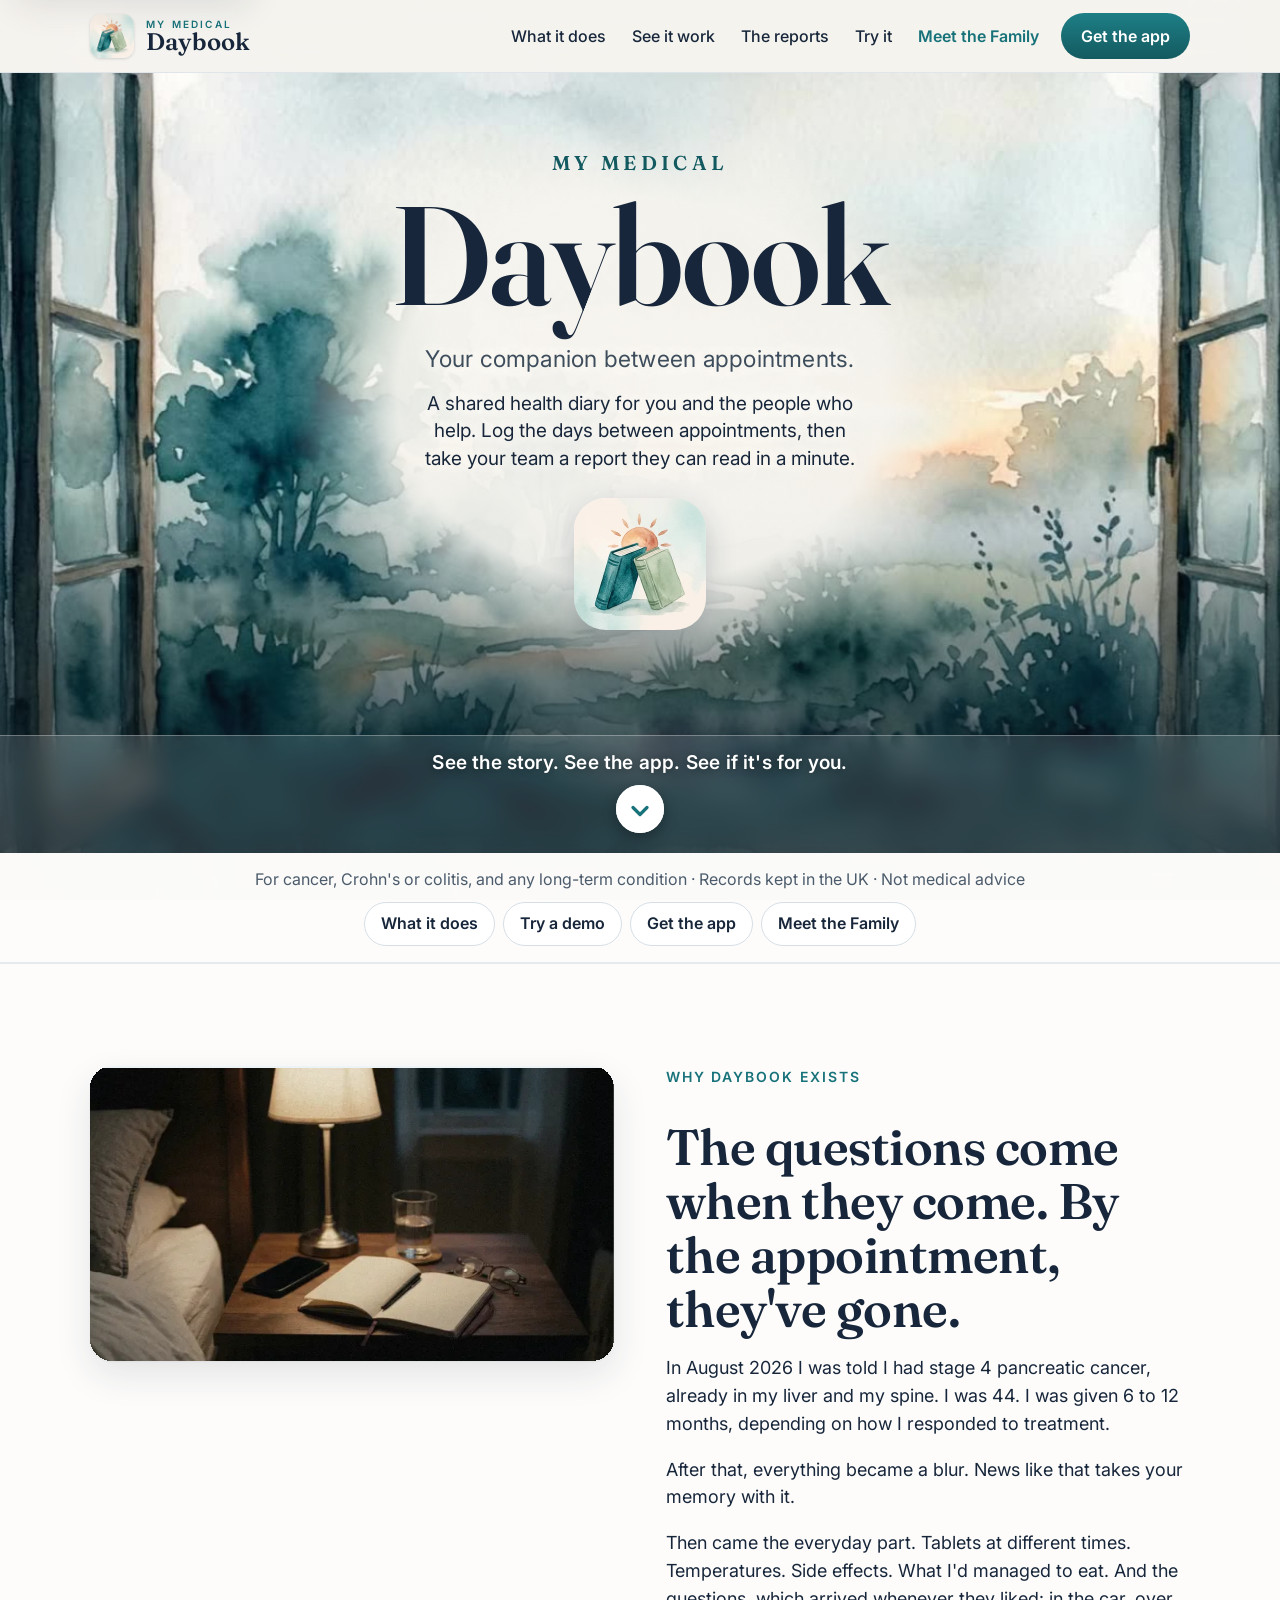
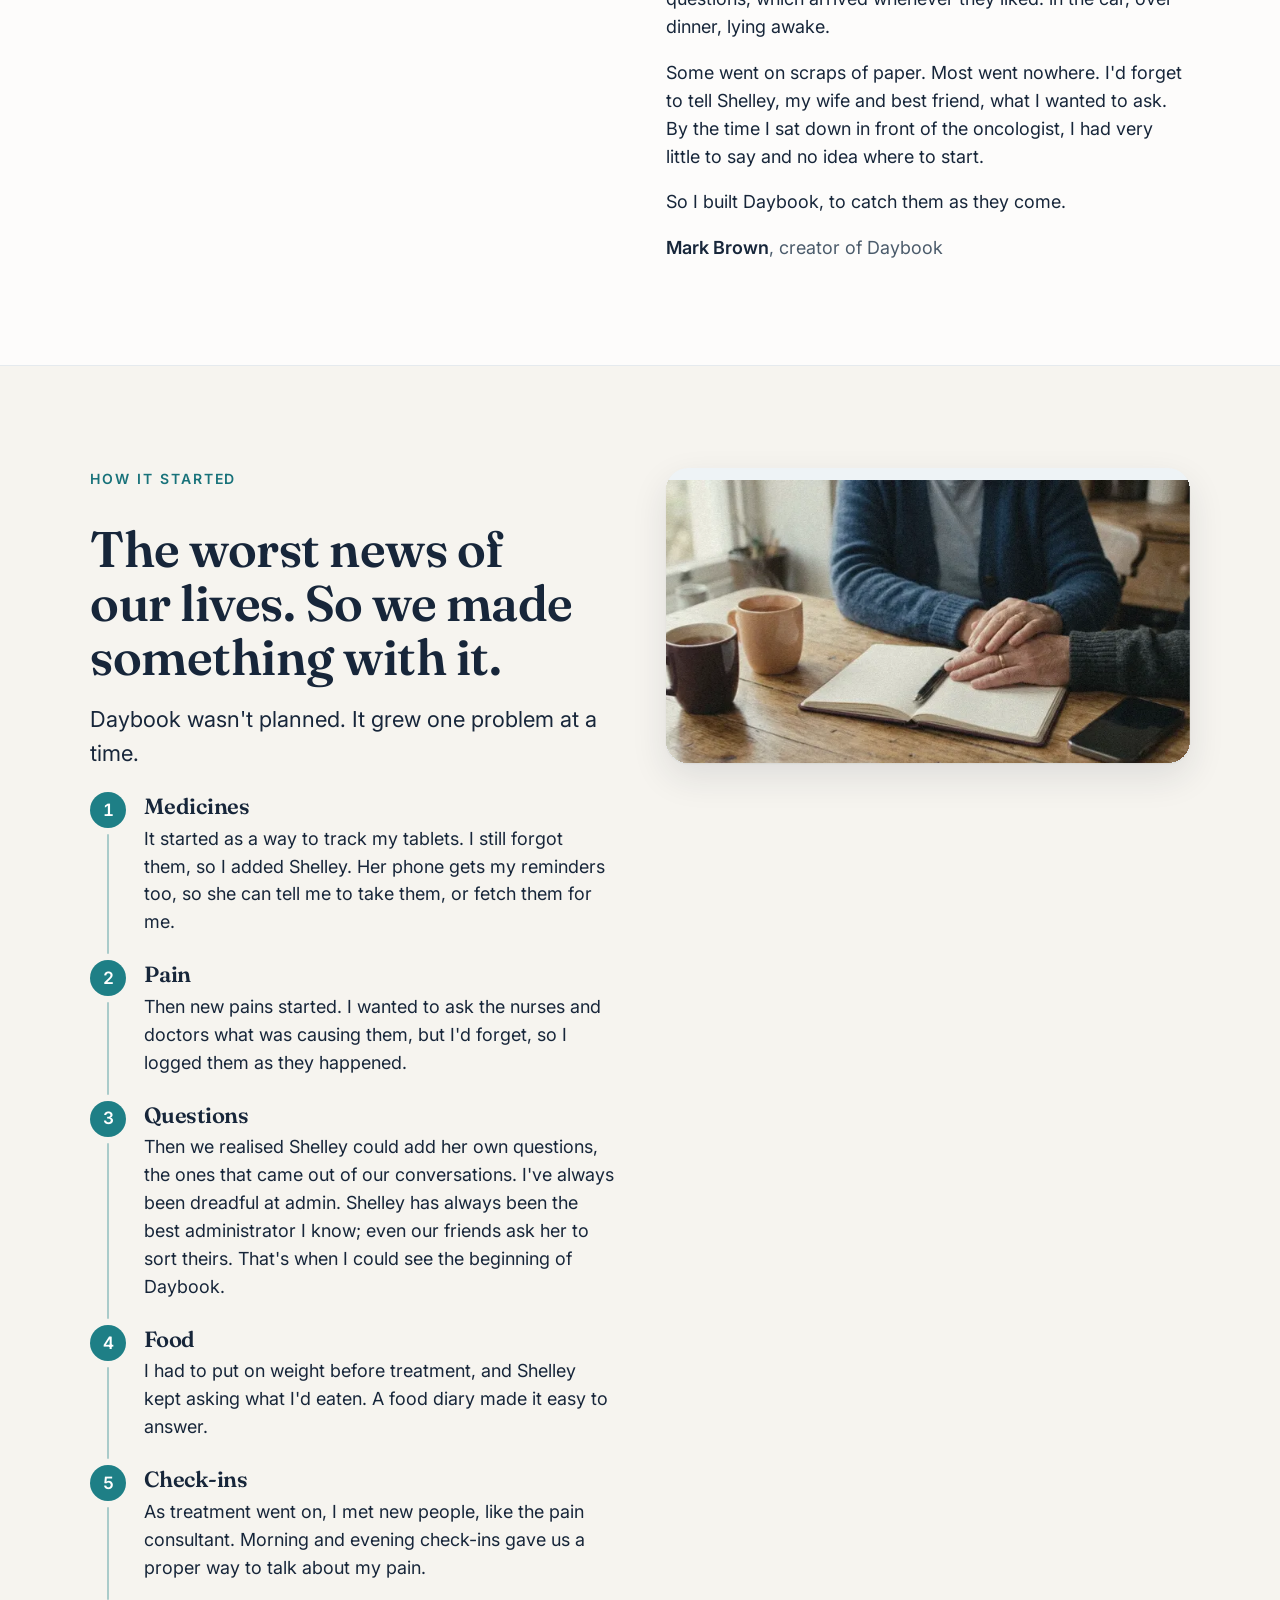
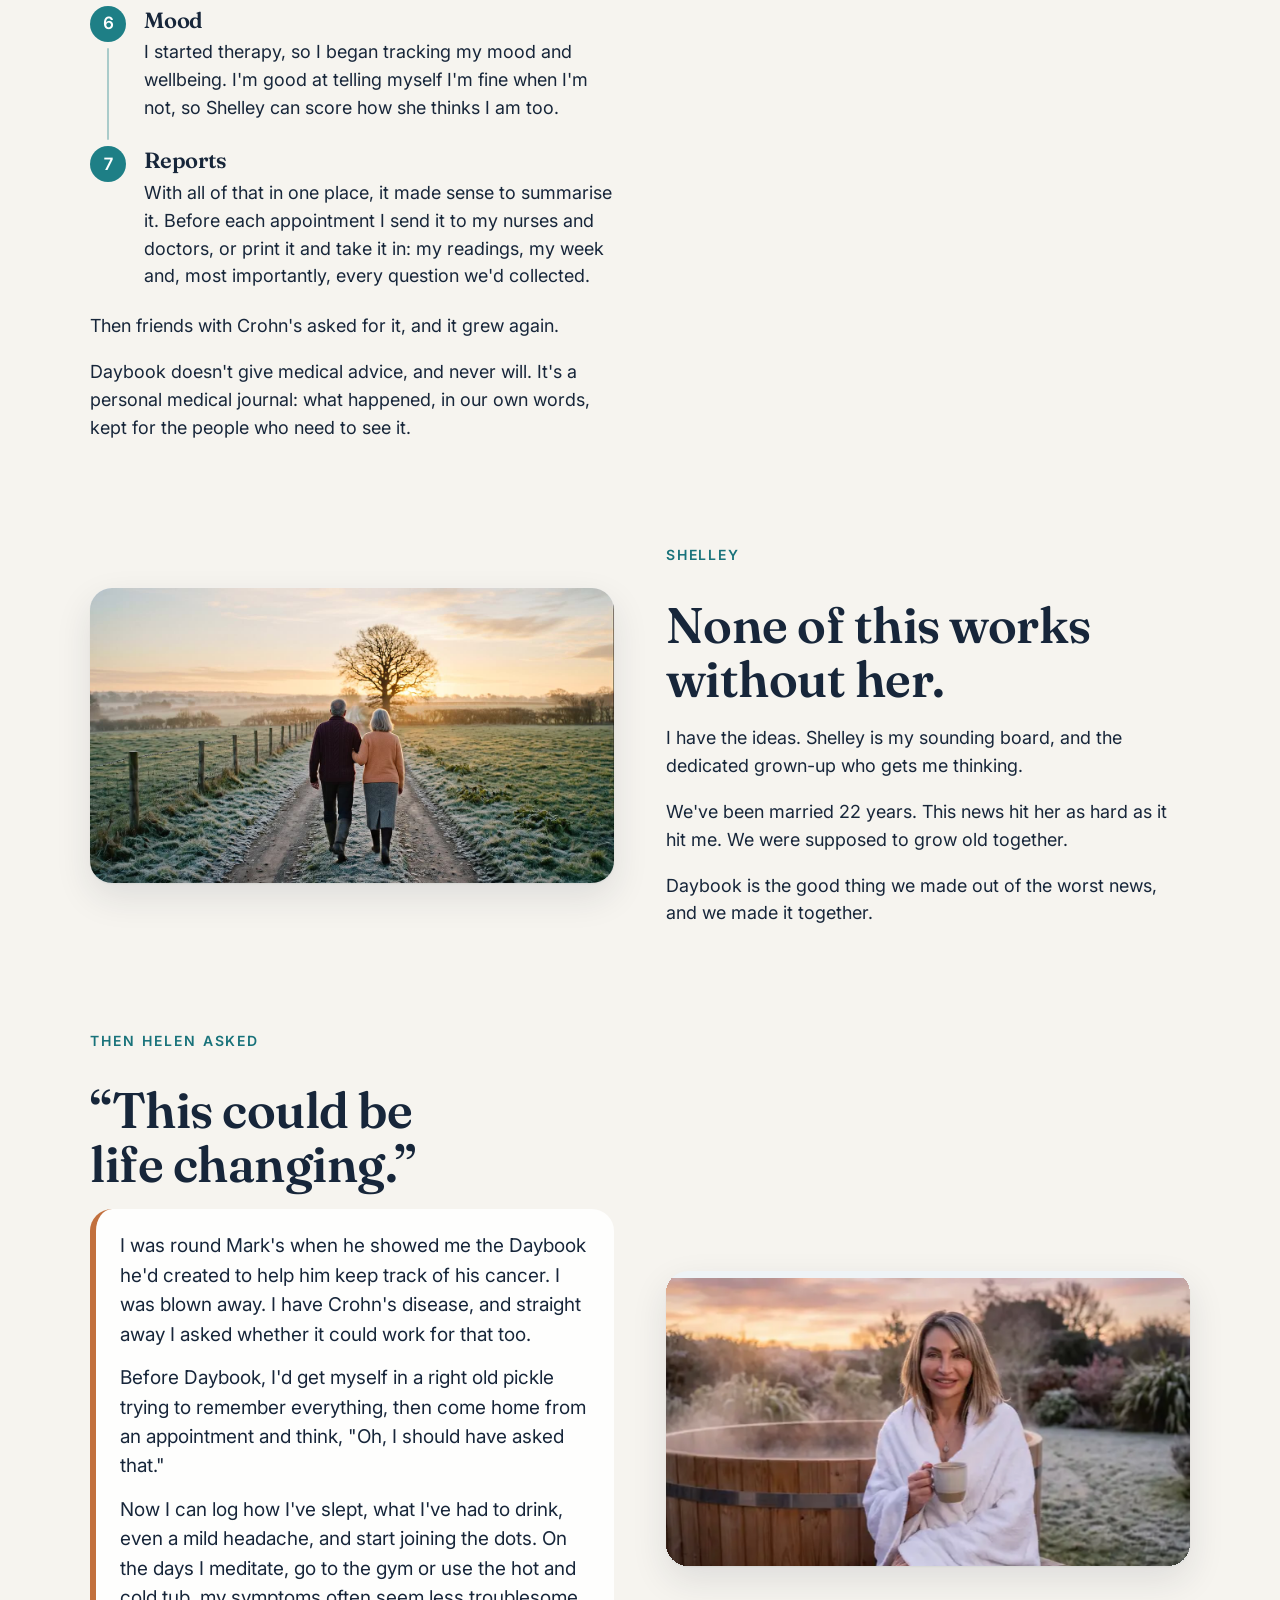
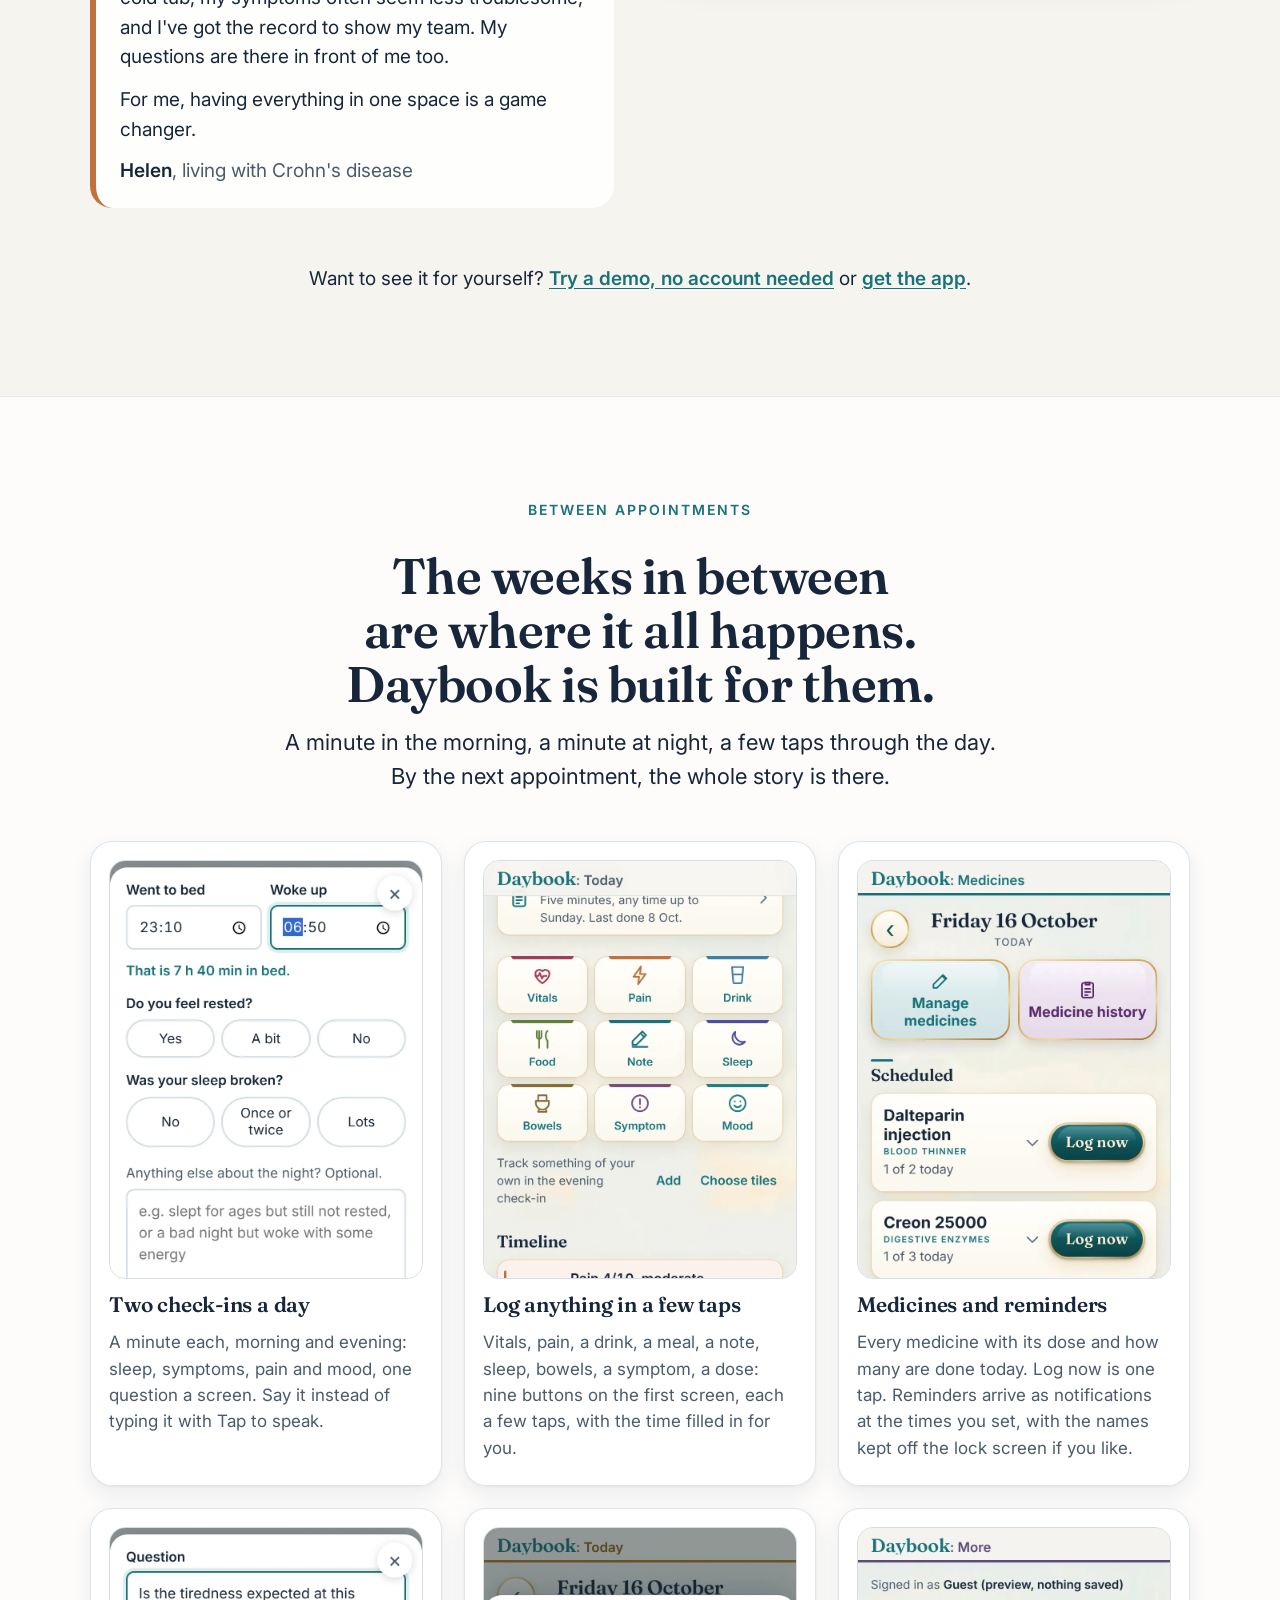
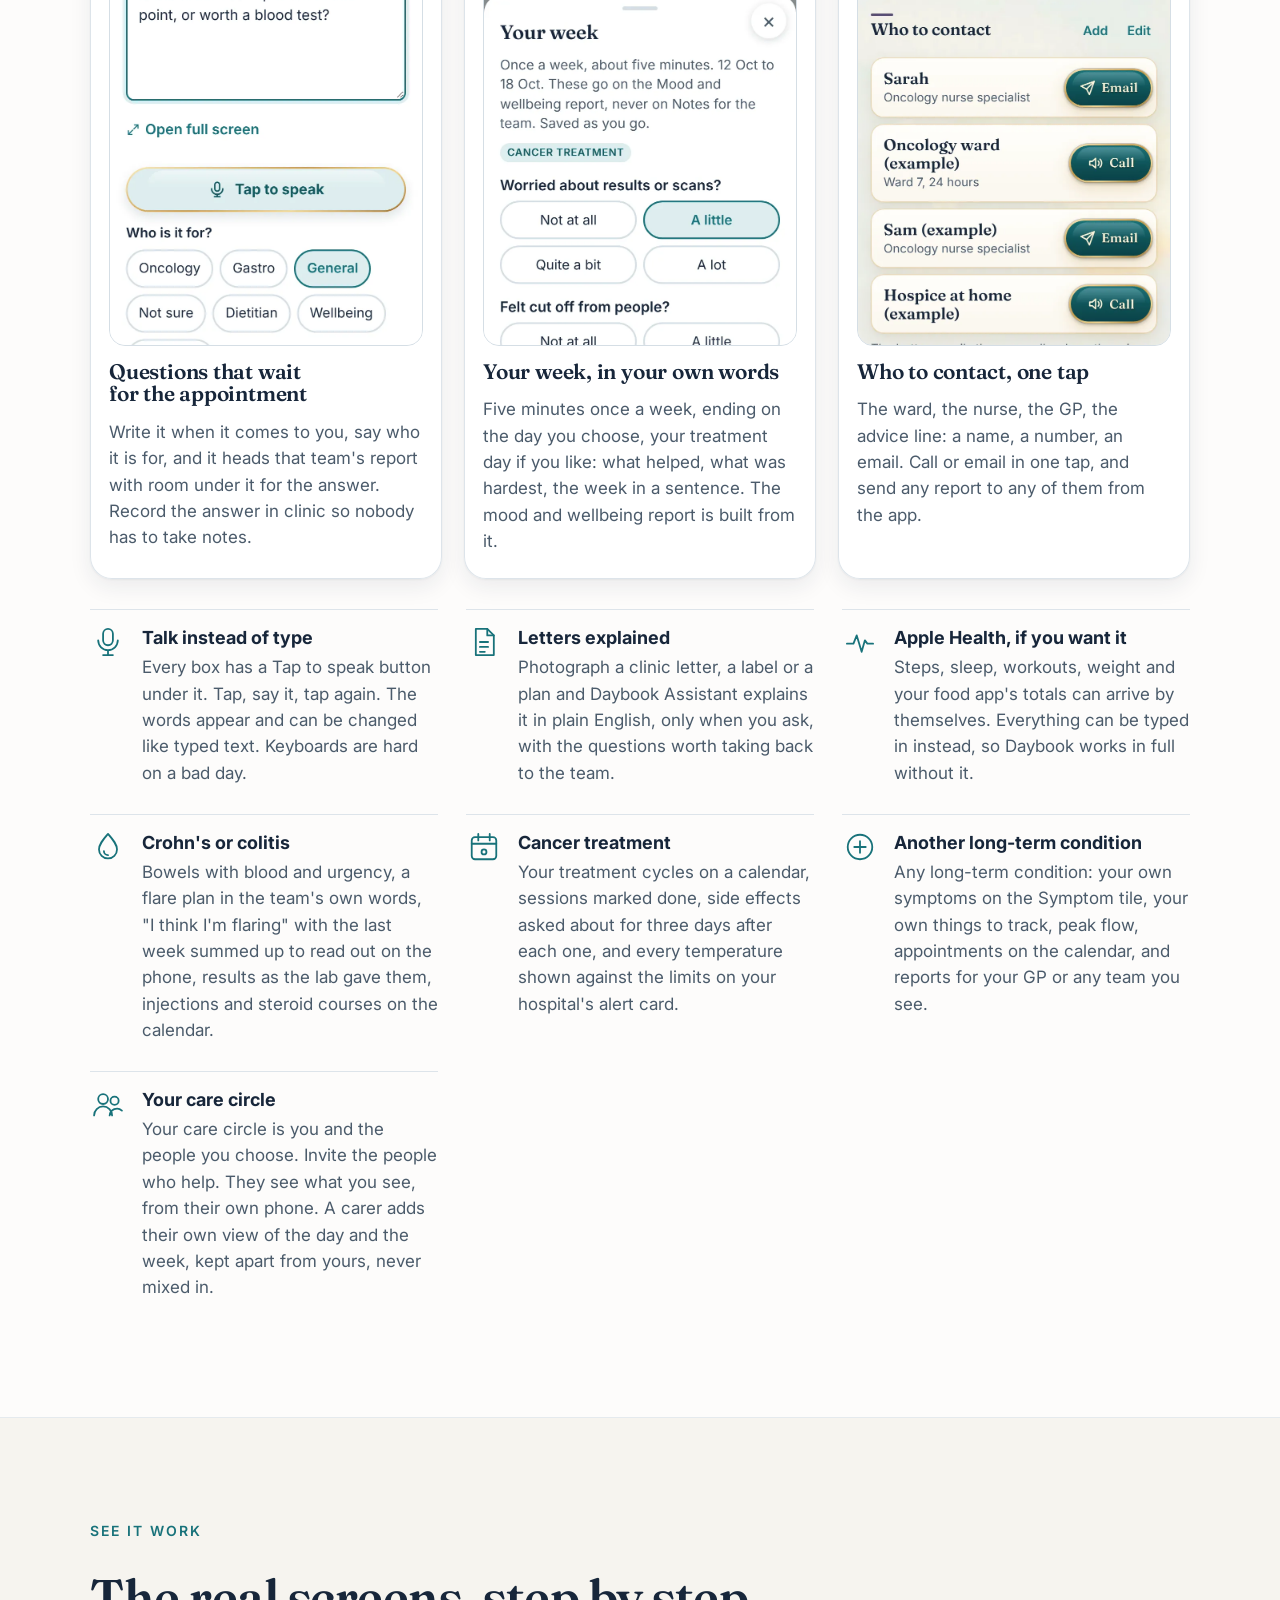
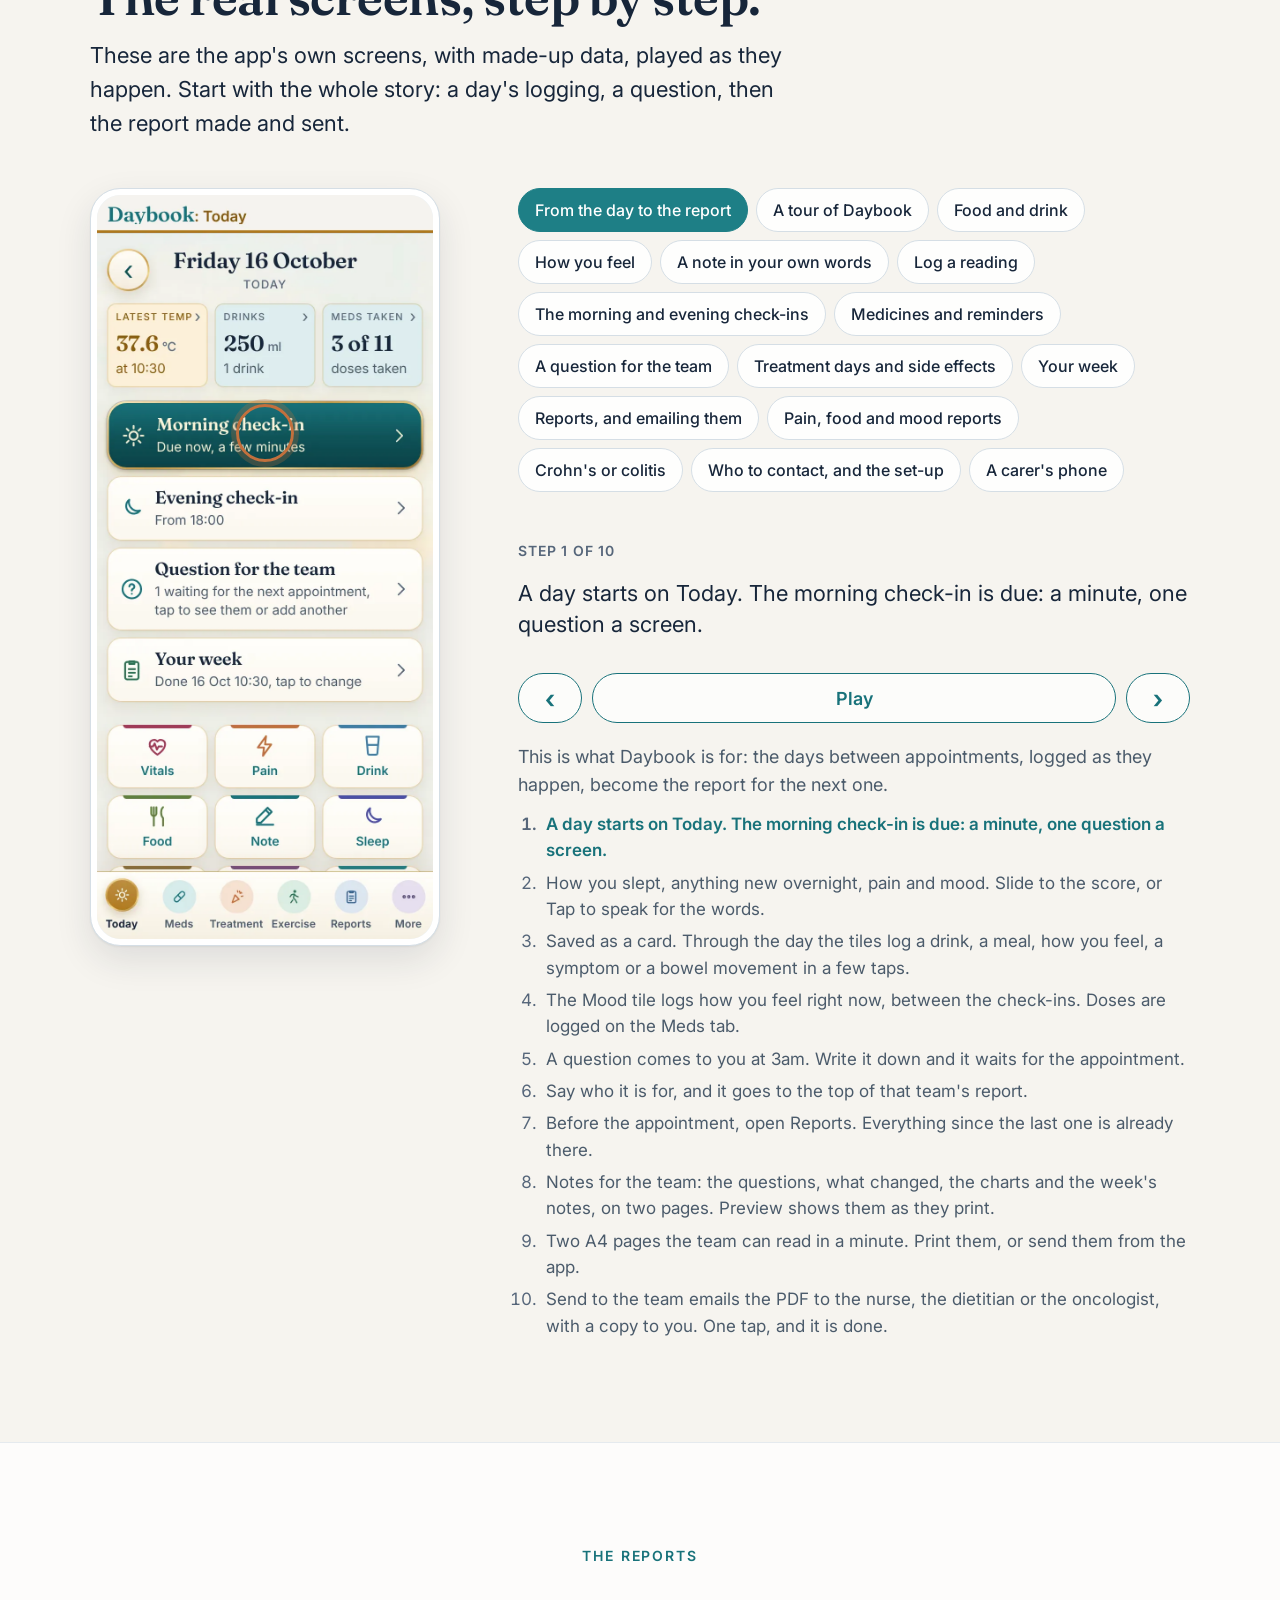
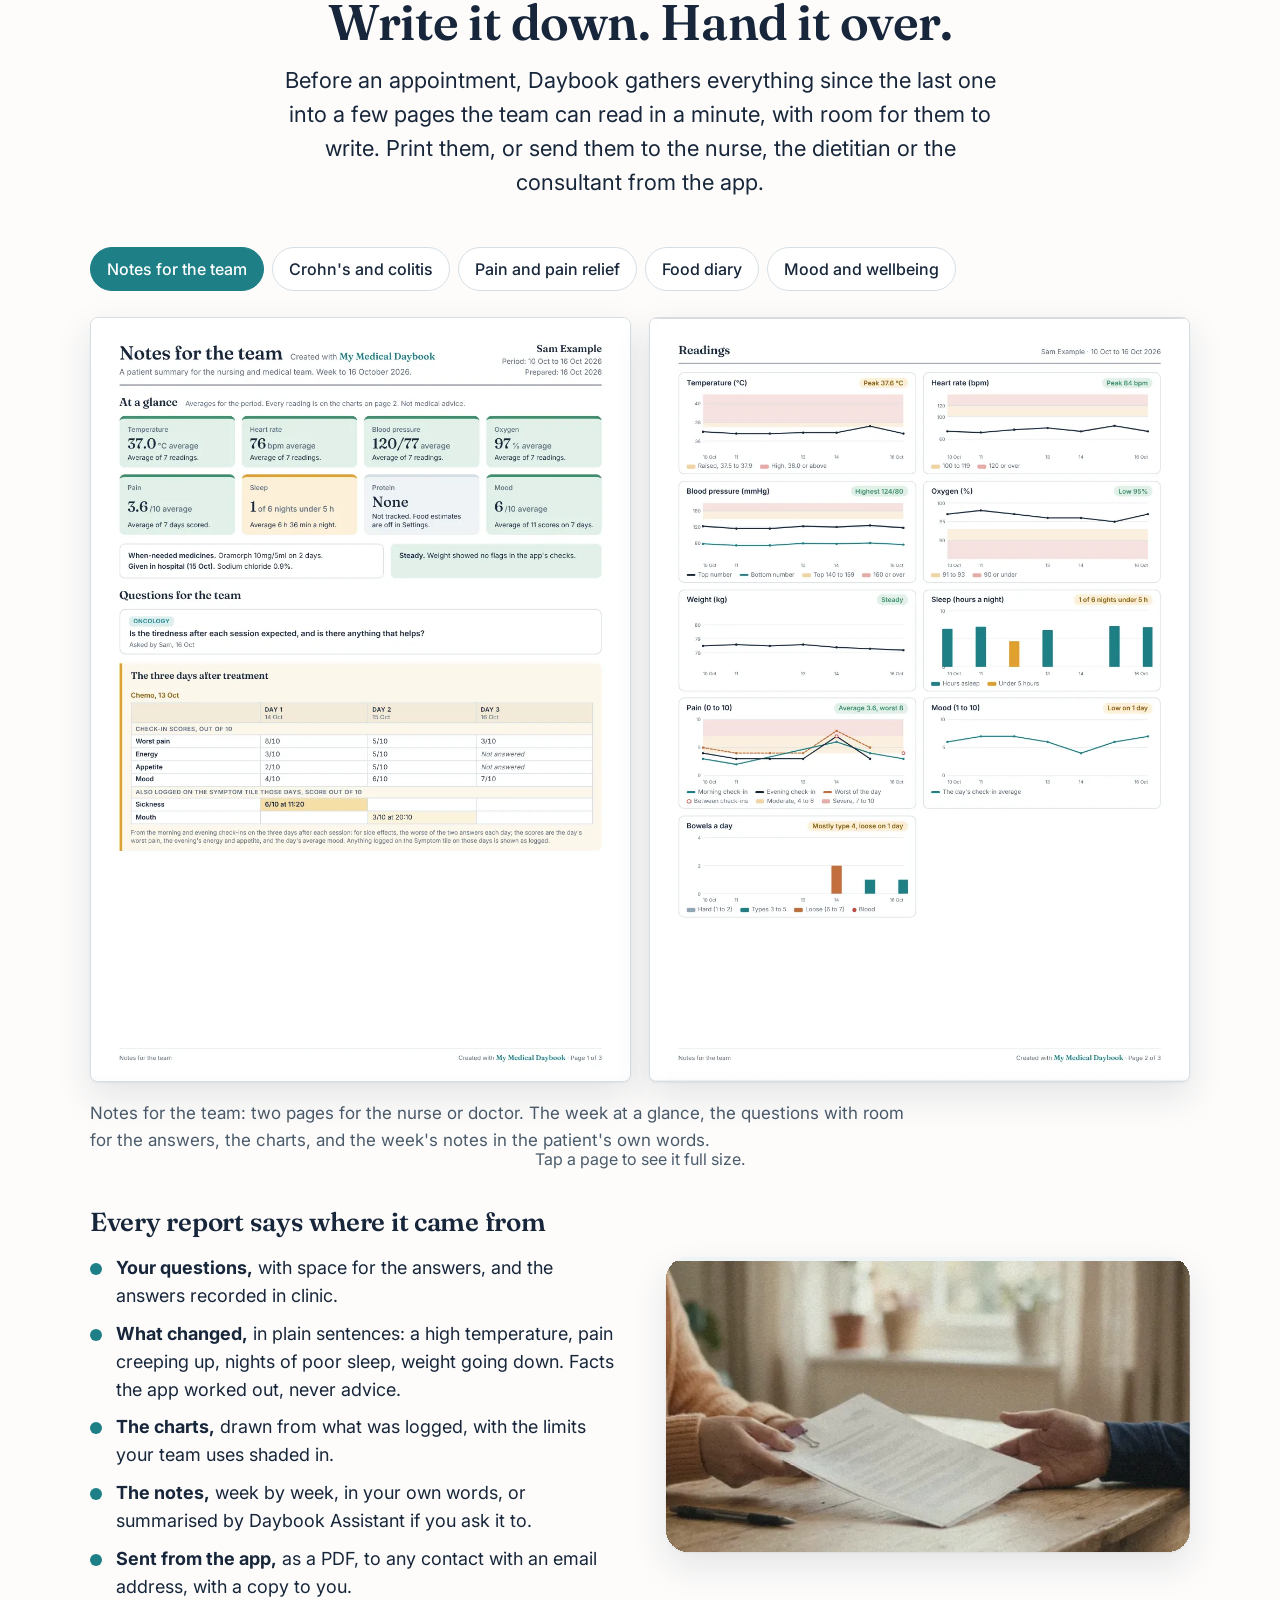
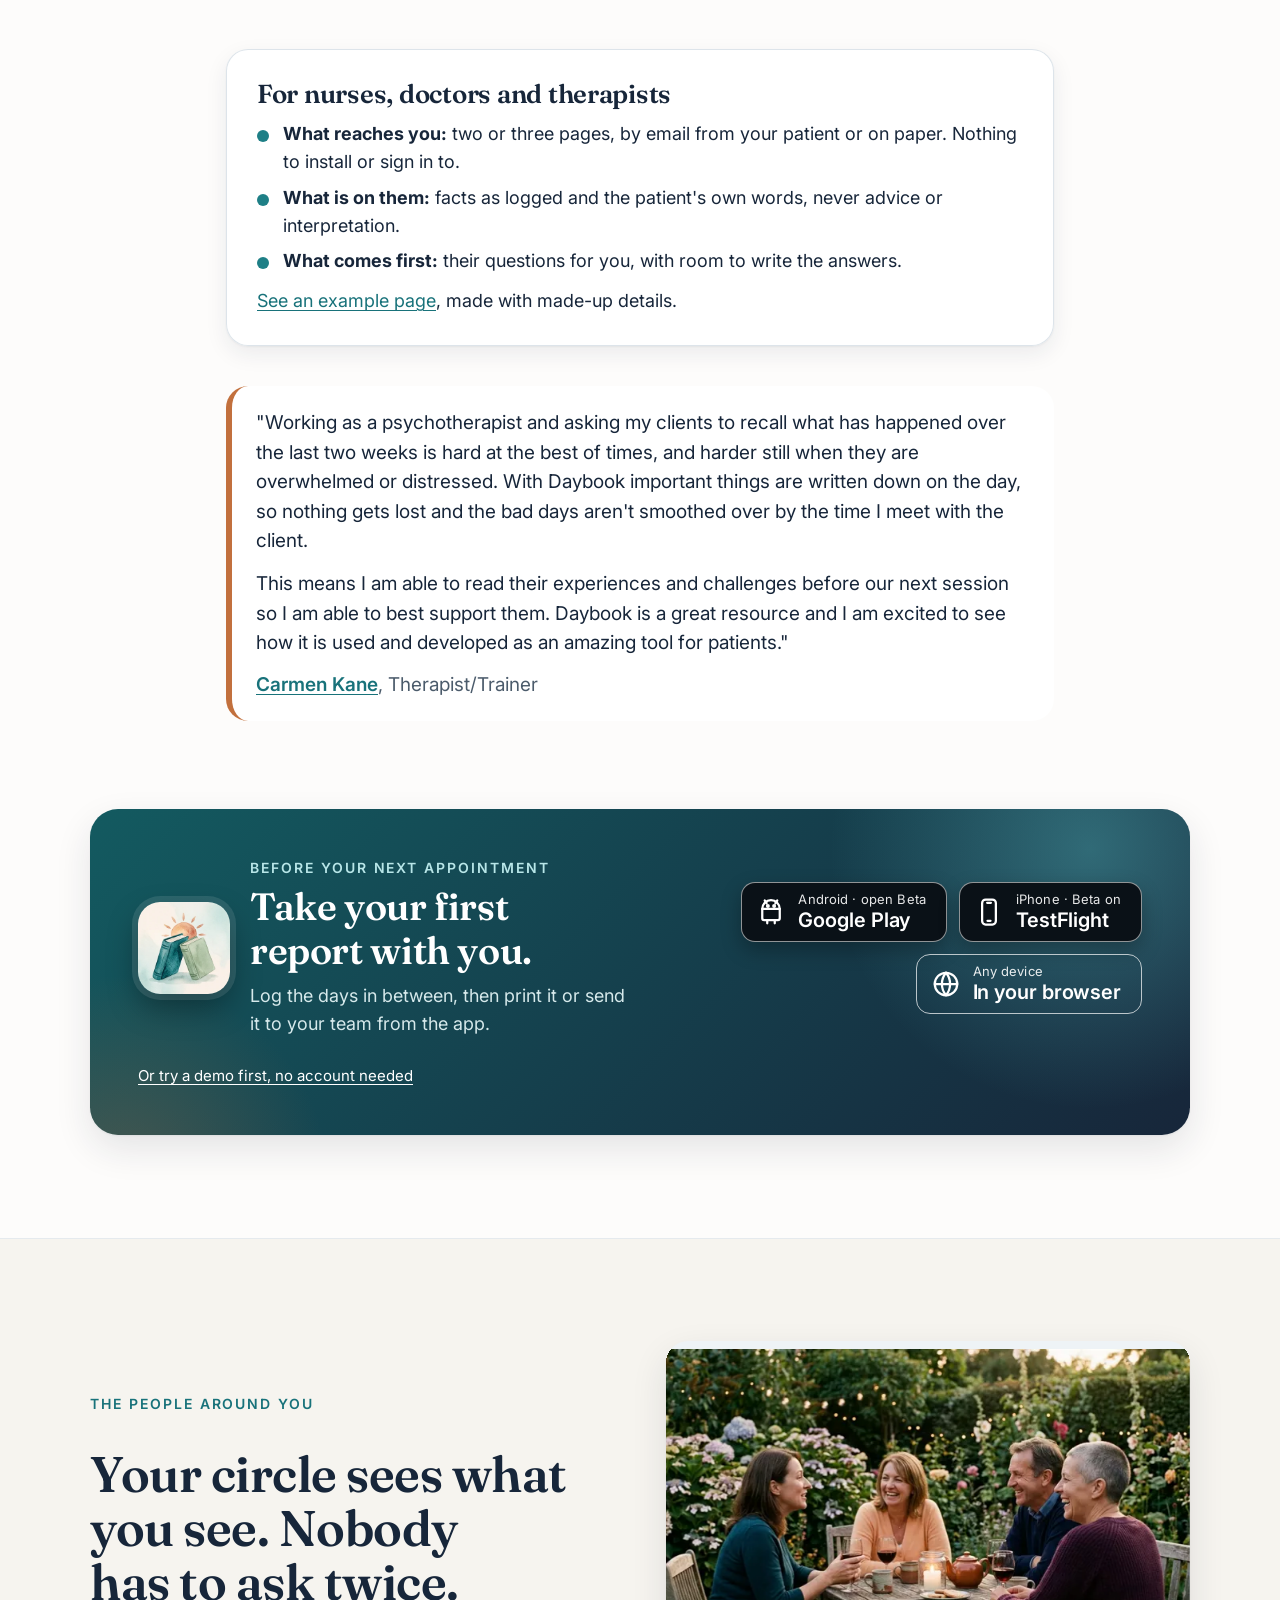
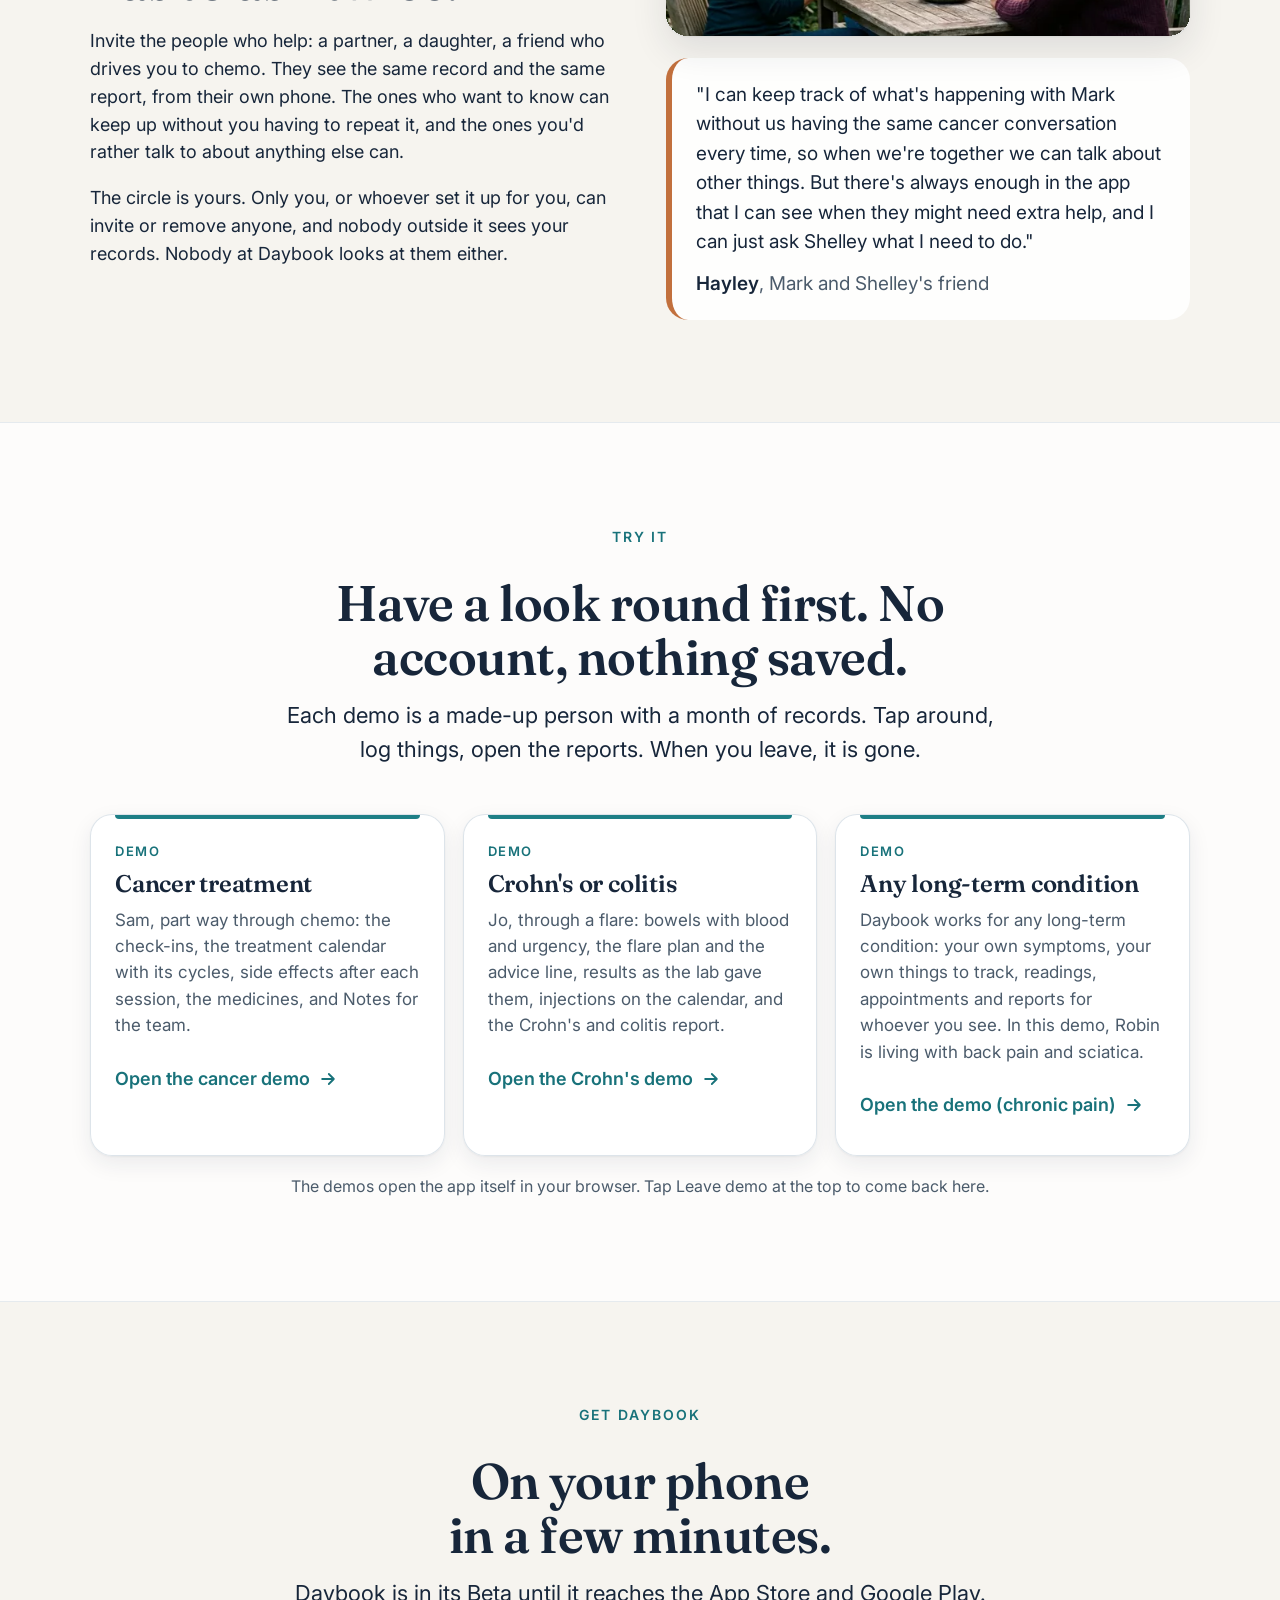
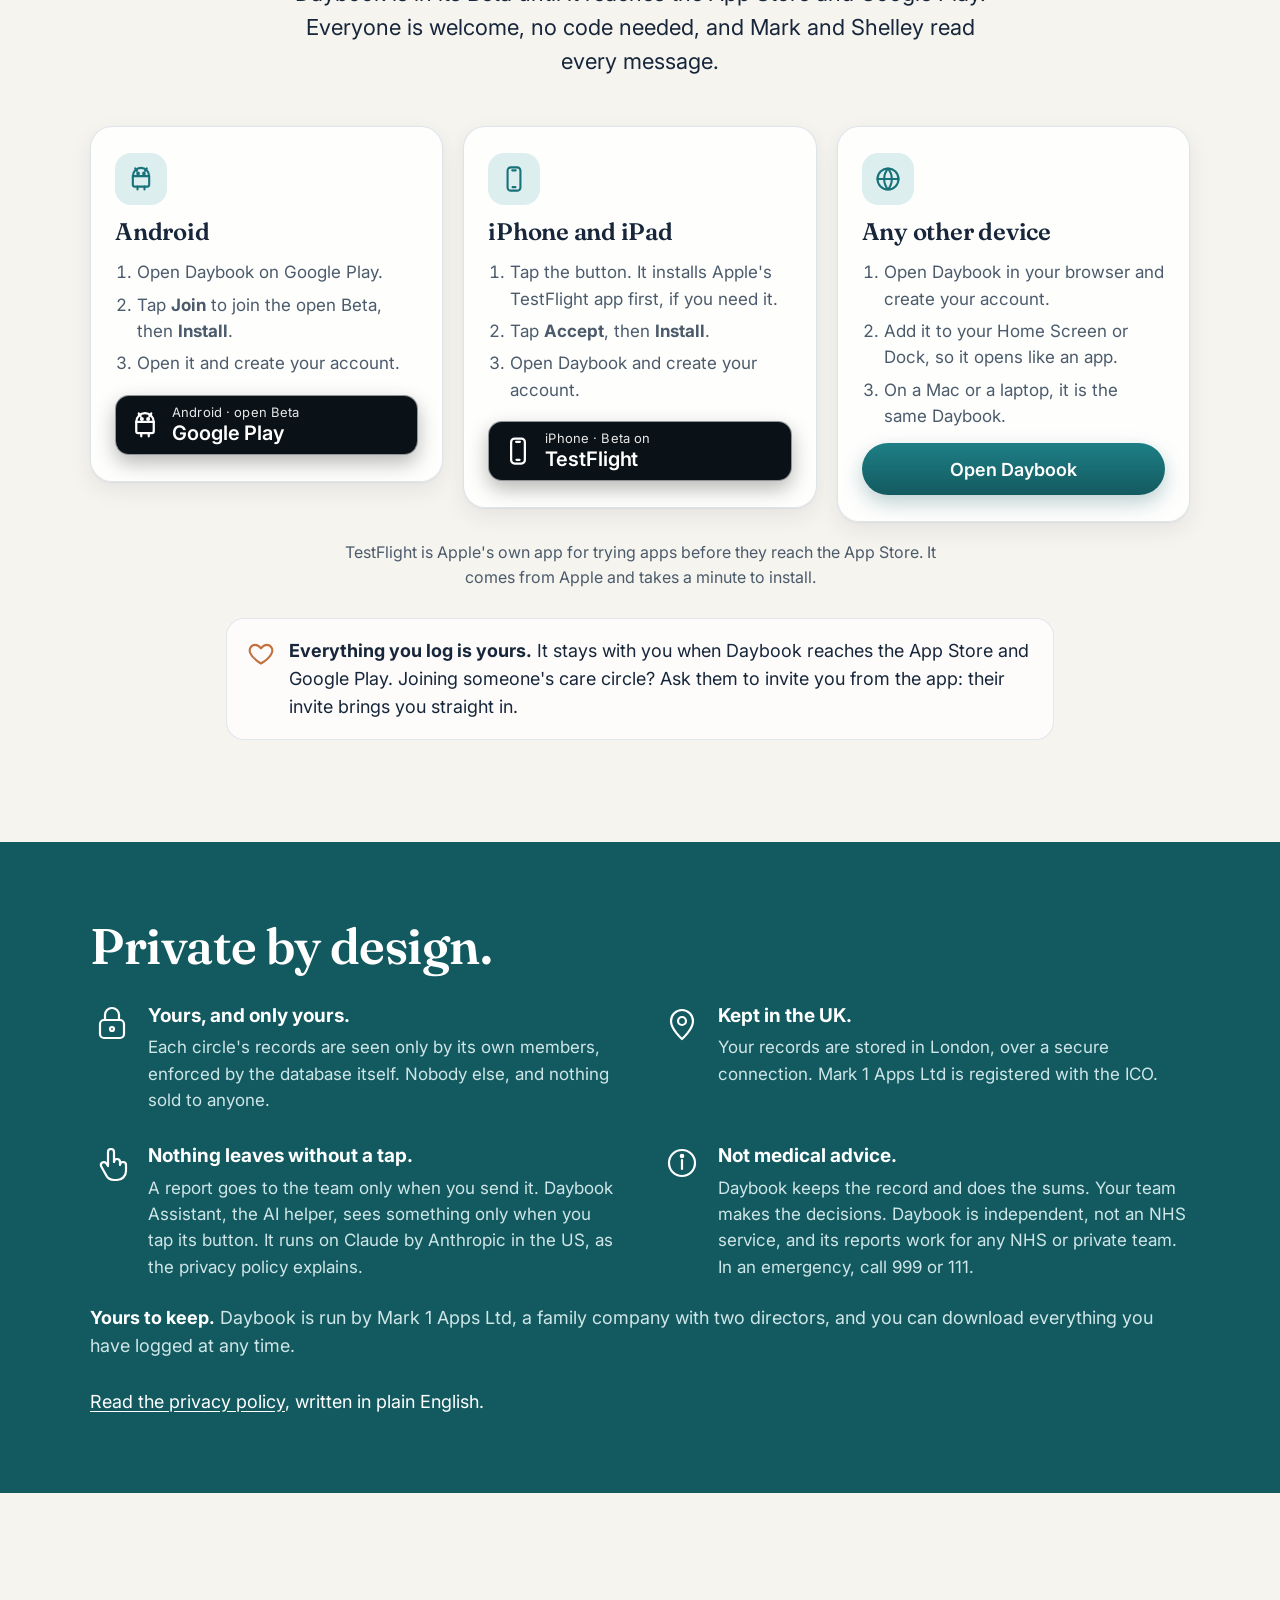
==== commit 525b860c: "Nobody at Daybook looks at your records (Mark) Co-Authored-By: Claude Opus 5.5 <noreply@anthropic.co" ====
--- a/index.html
+++ b/index.html
@@ -372,7 +372,7 @@
           <p class="kicker">The people around you</p>
           <h2 id="h-circle">Your circle sees what you see. Nobody has to ask twice.</h2>
           <p>Invite the people who help: a partner, a daughter, a friend who drives you to chemo. They see the same record and the same report, from their own phone. The ones who want to know can keep up without you having to repeat it, and the ones you'd rather talk to about anything else can.</p>
-          <p>The circle is yours. Only you, or whoever set it up for you, can invite or remove anyone, and nobody outside it sees your records. Mark never looks at them.</p>
+          <p>The circle is yours. Only you, or whoever set it up for you, can invite or remove anyone, and nobody outside it sees your records. Nobody at Daybook looks at them either.</p>
         </div>
         <div class="quotes reveal d2">
           <blockquote class="quote">
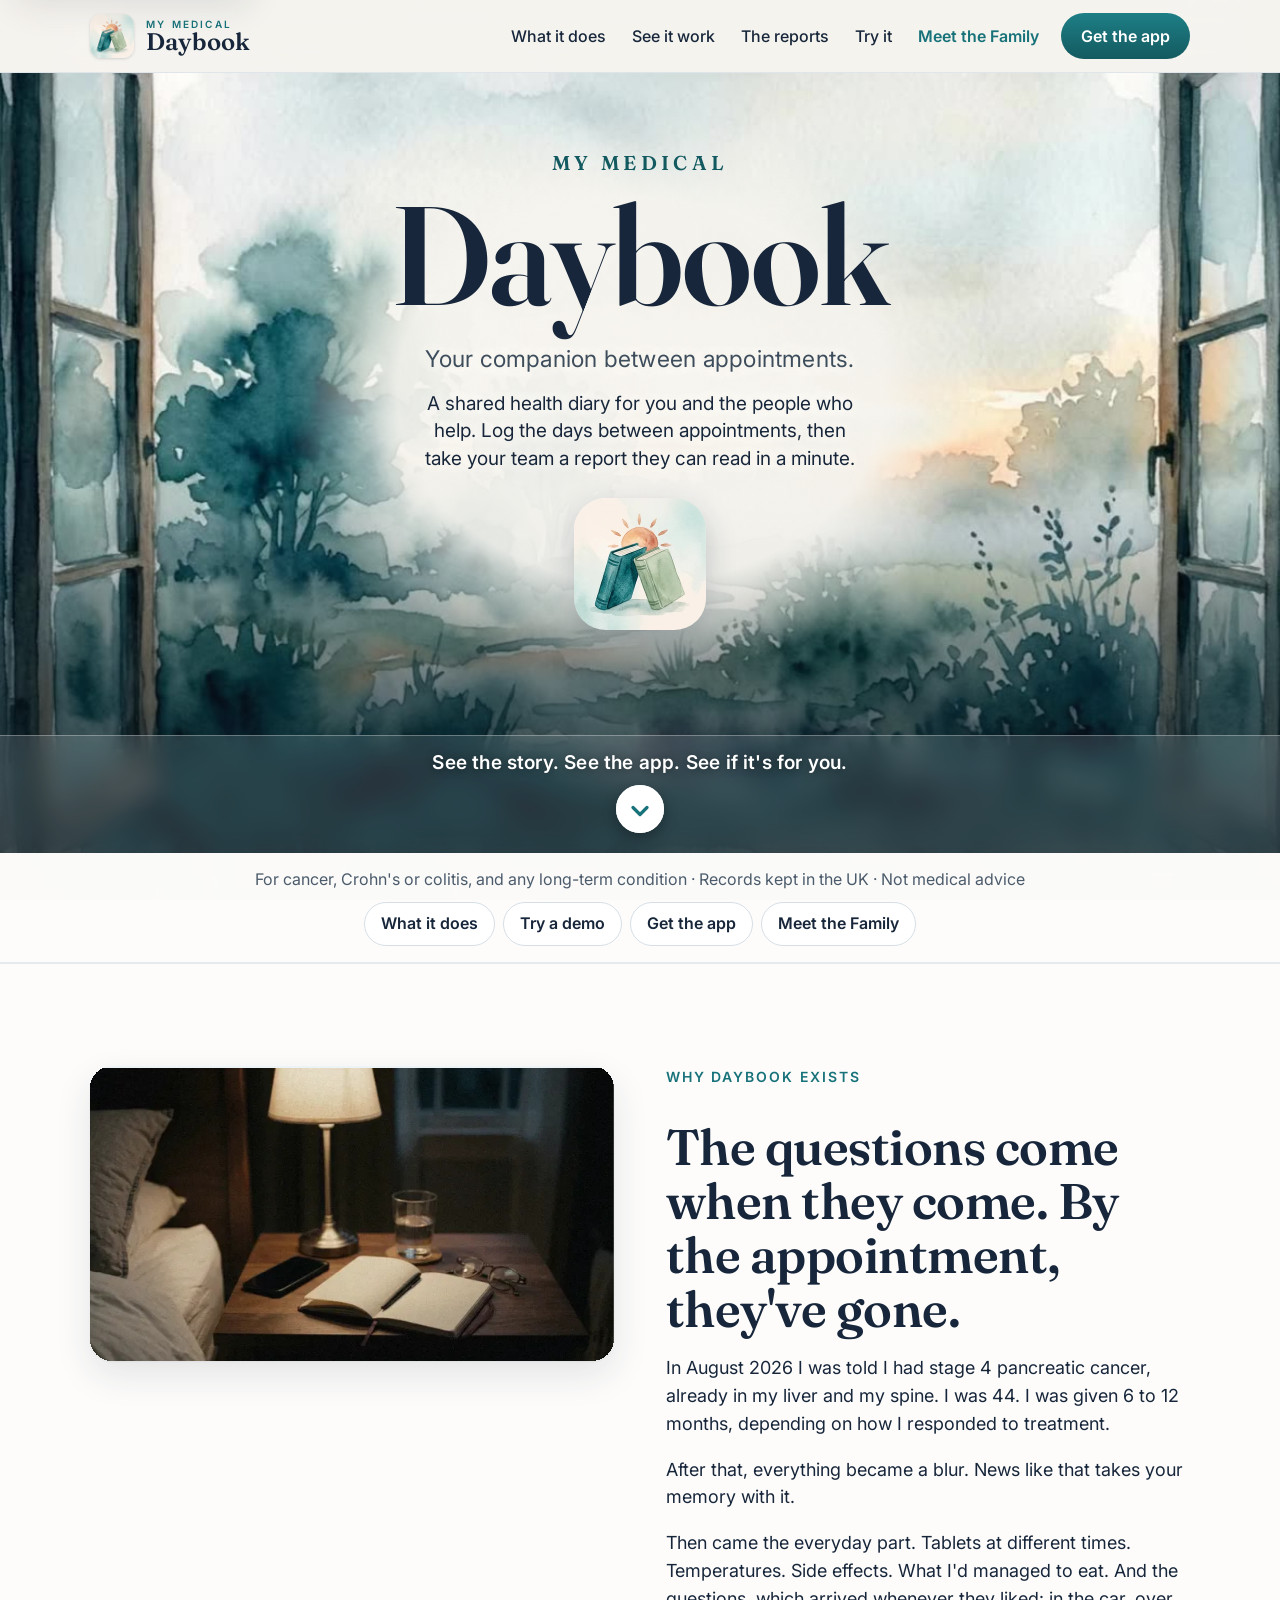
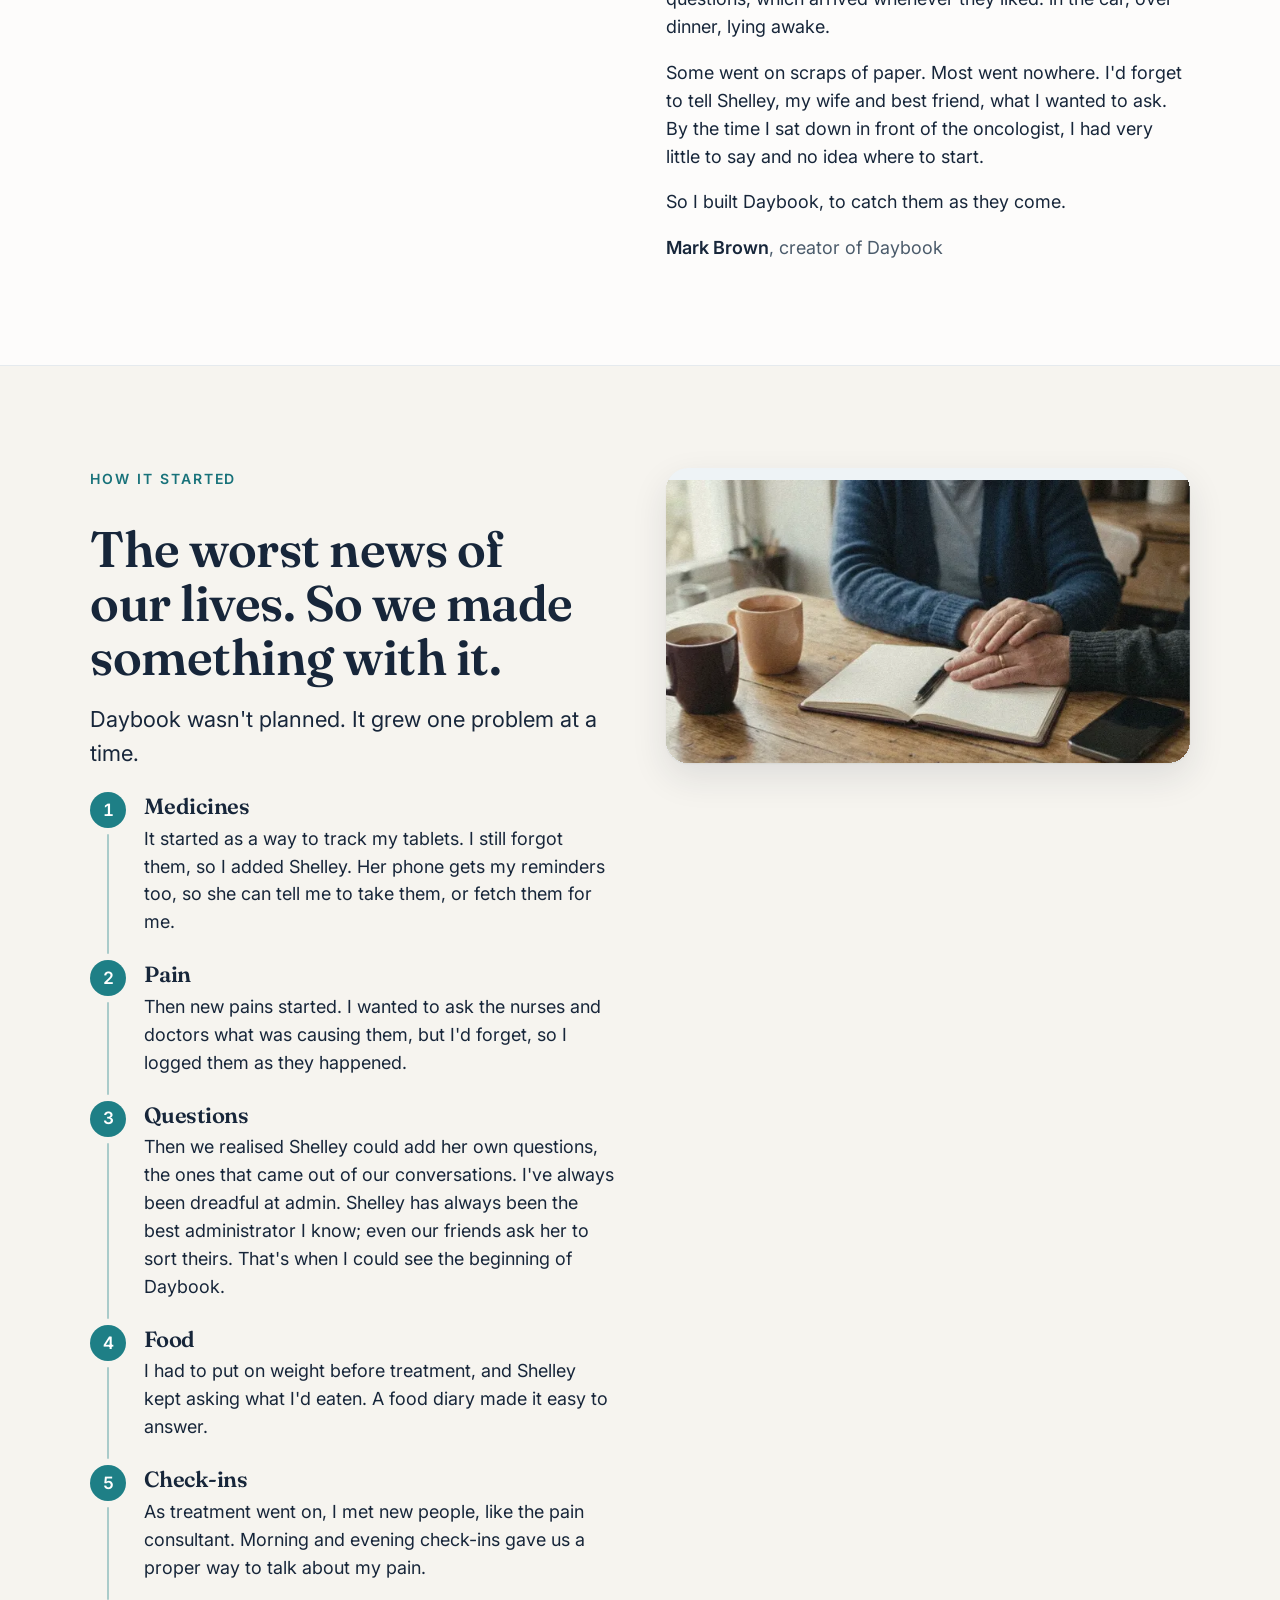
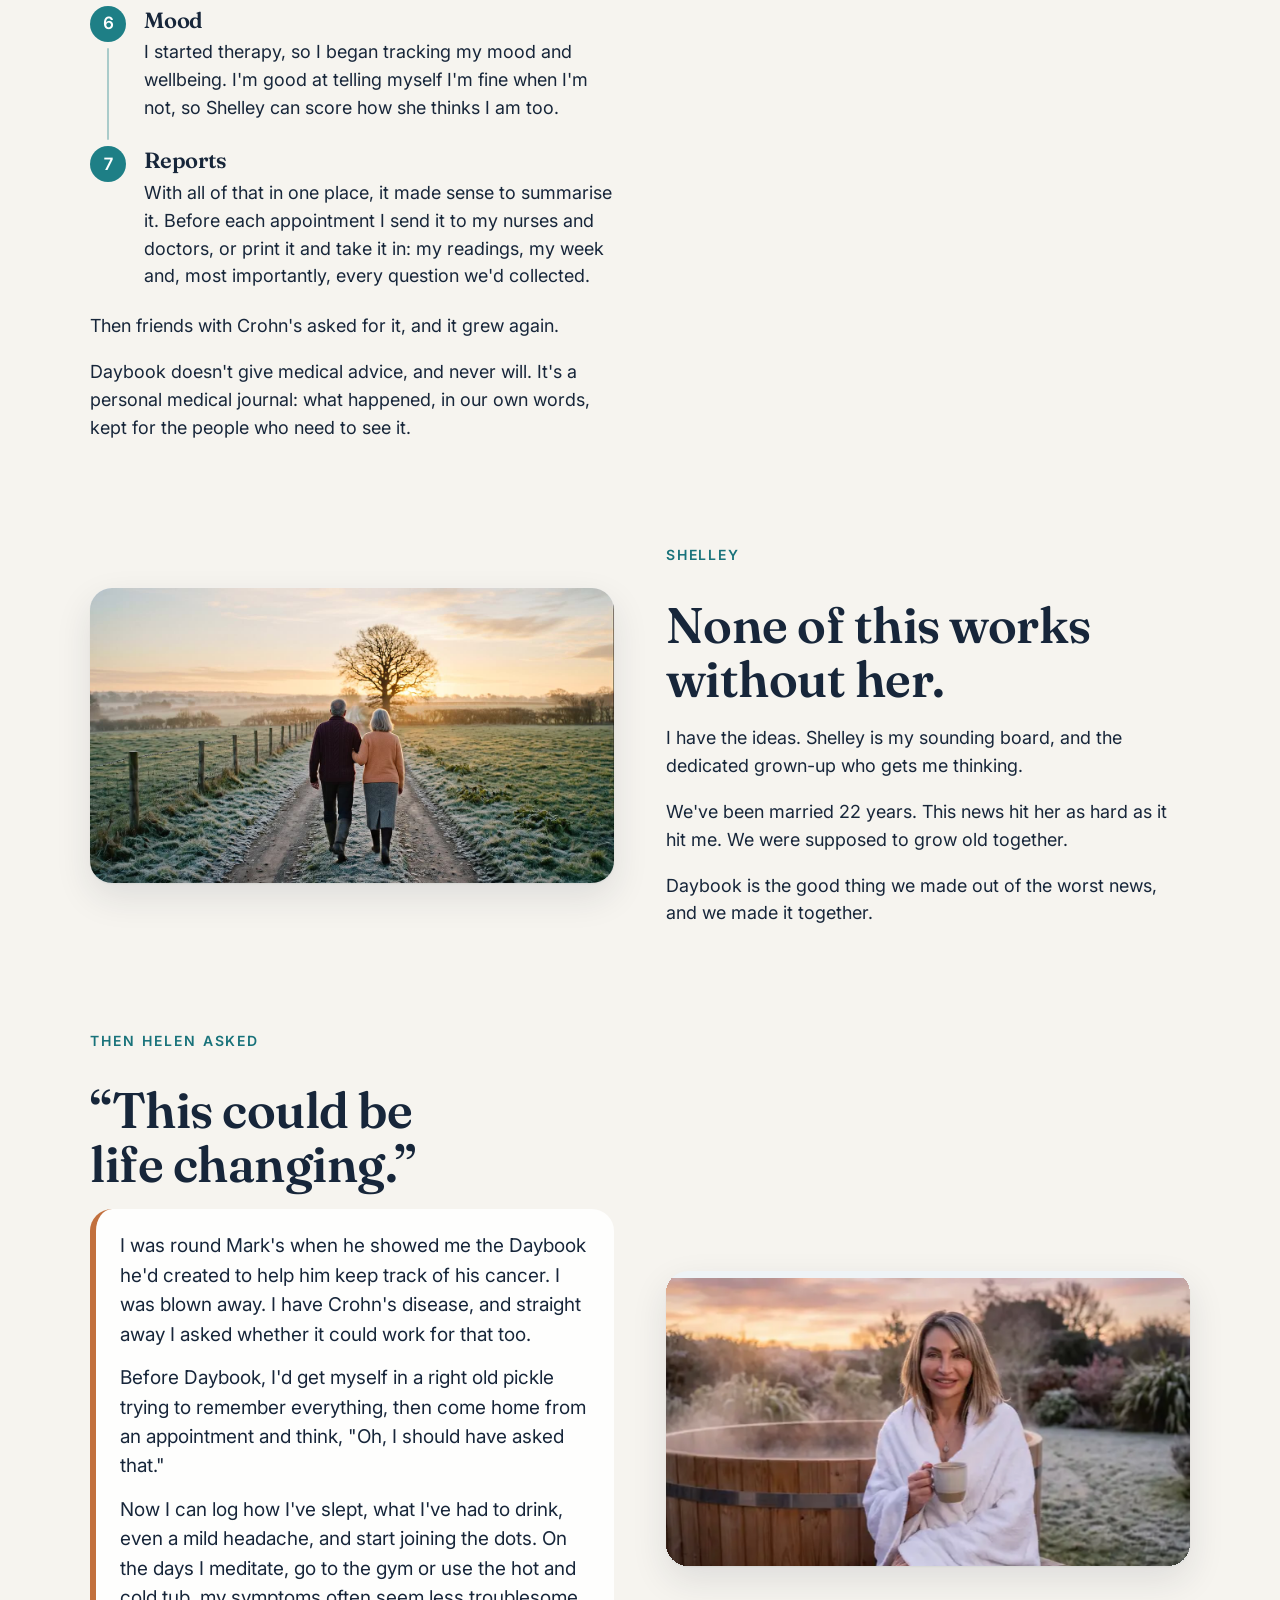
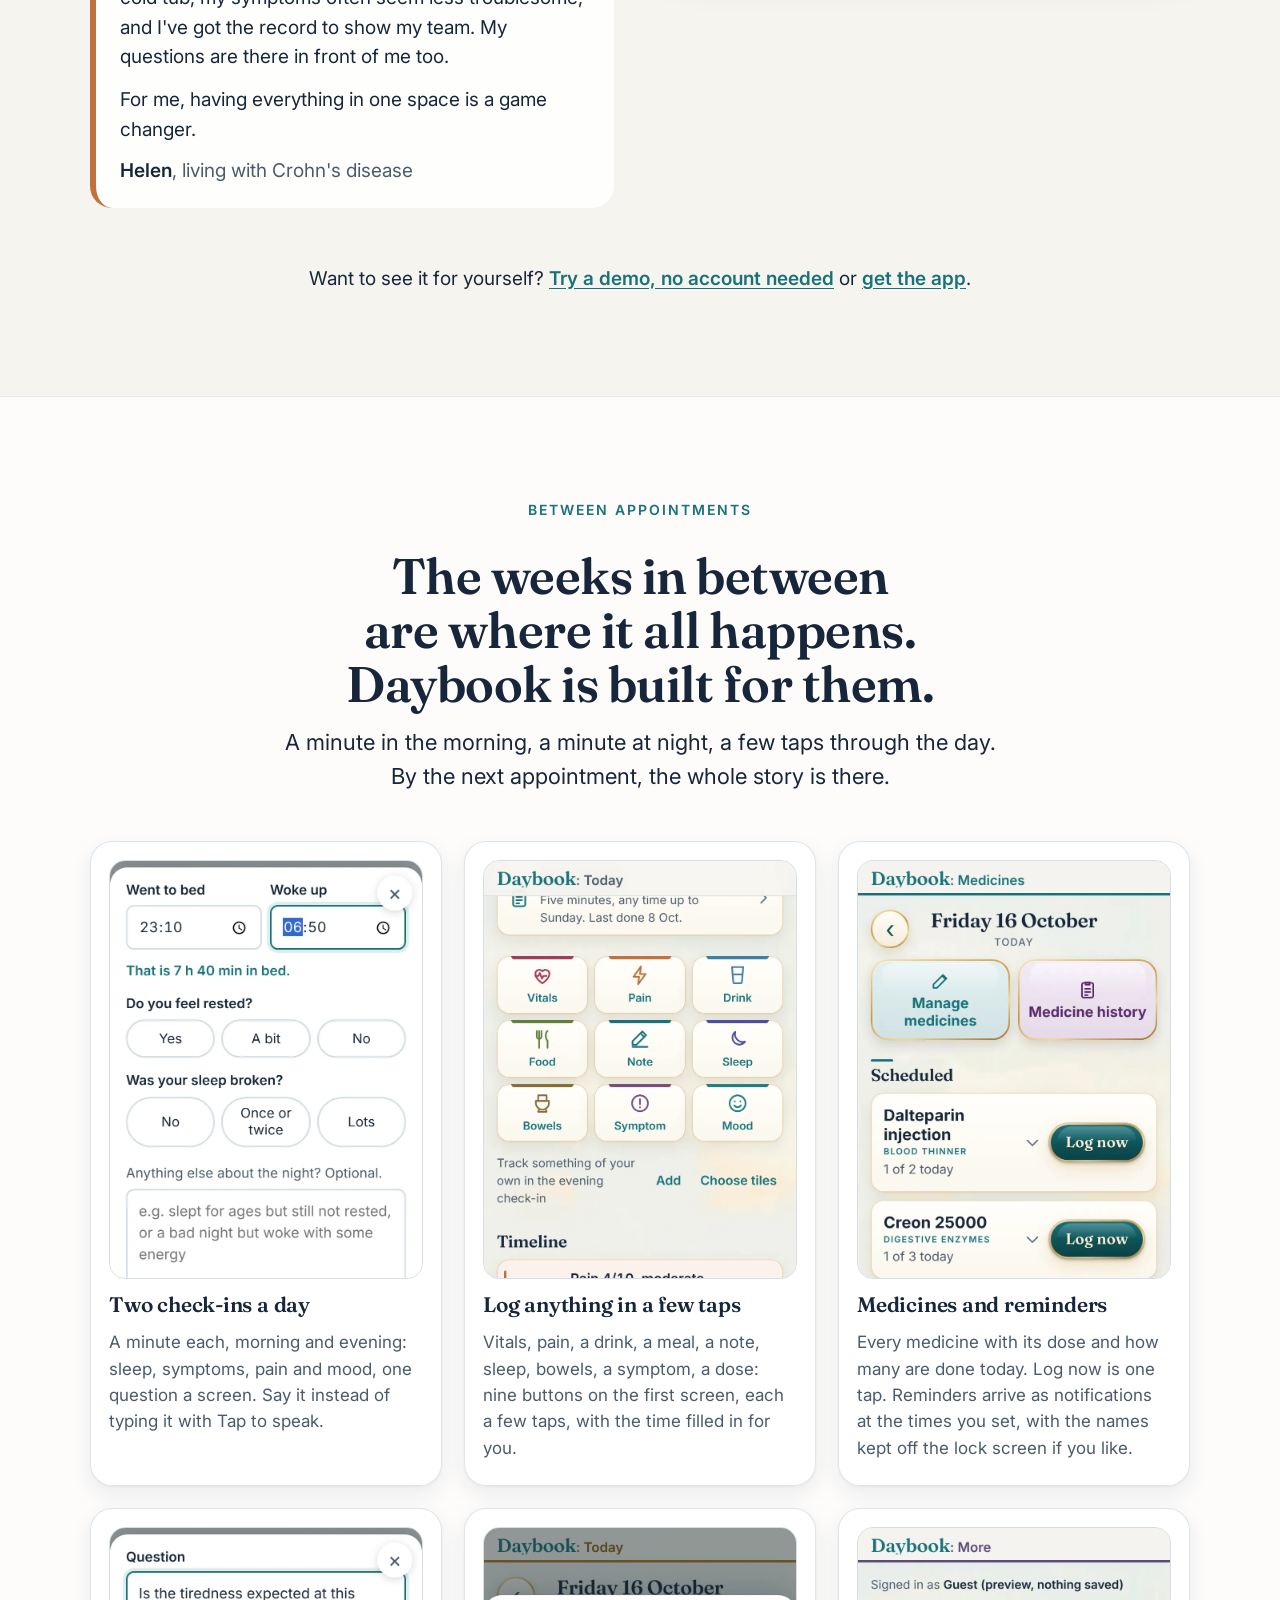
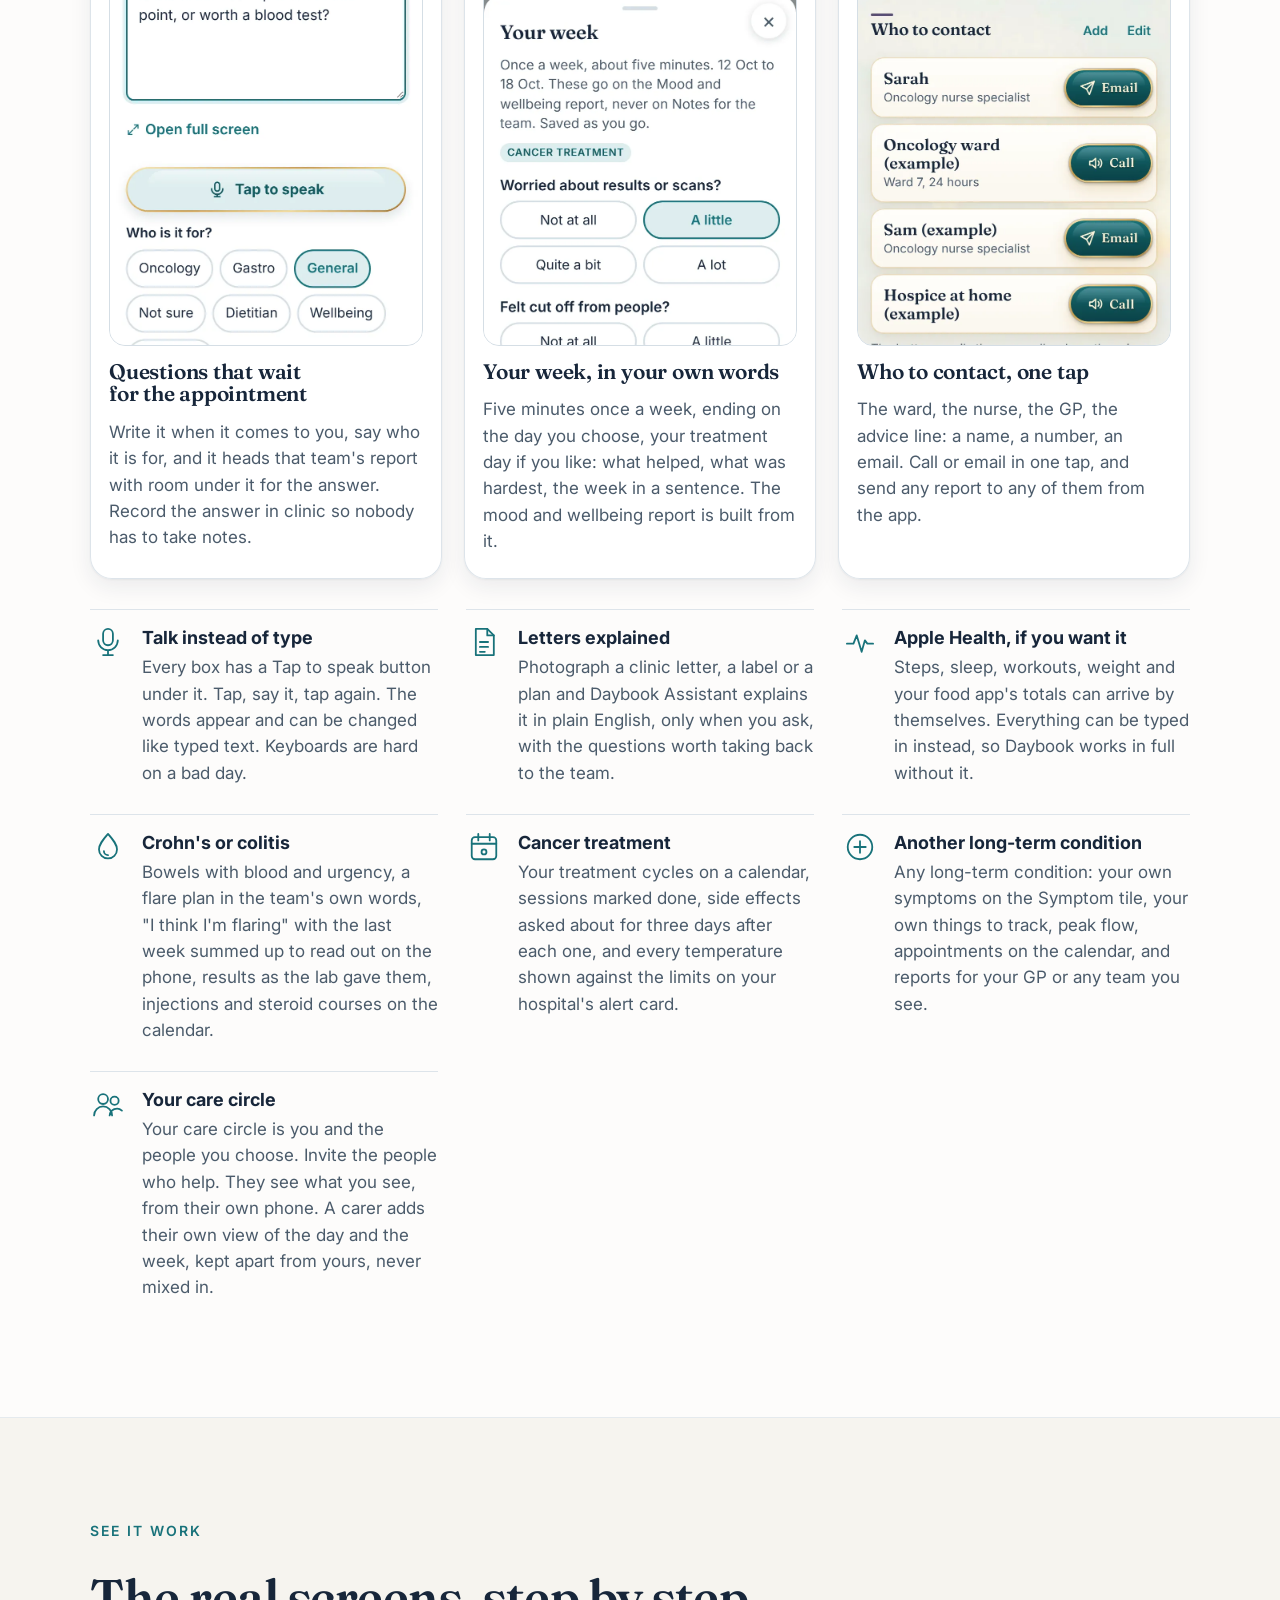
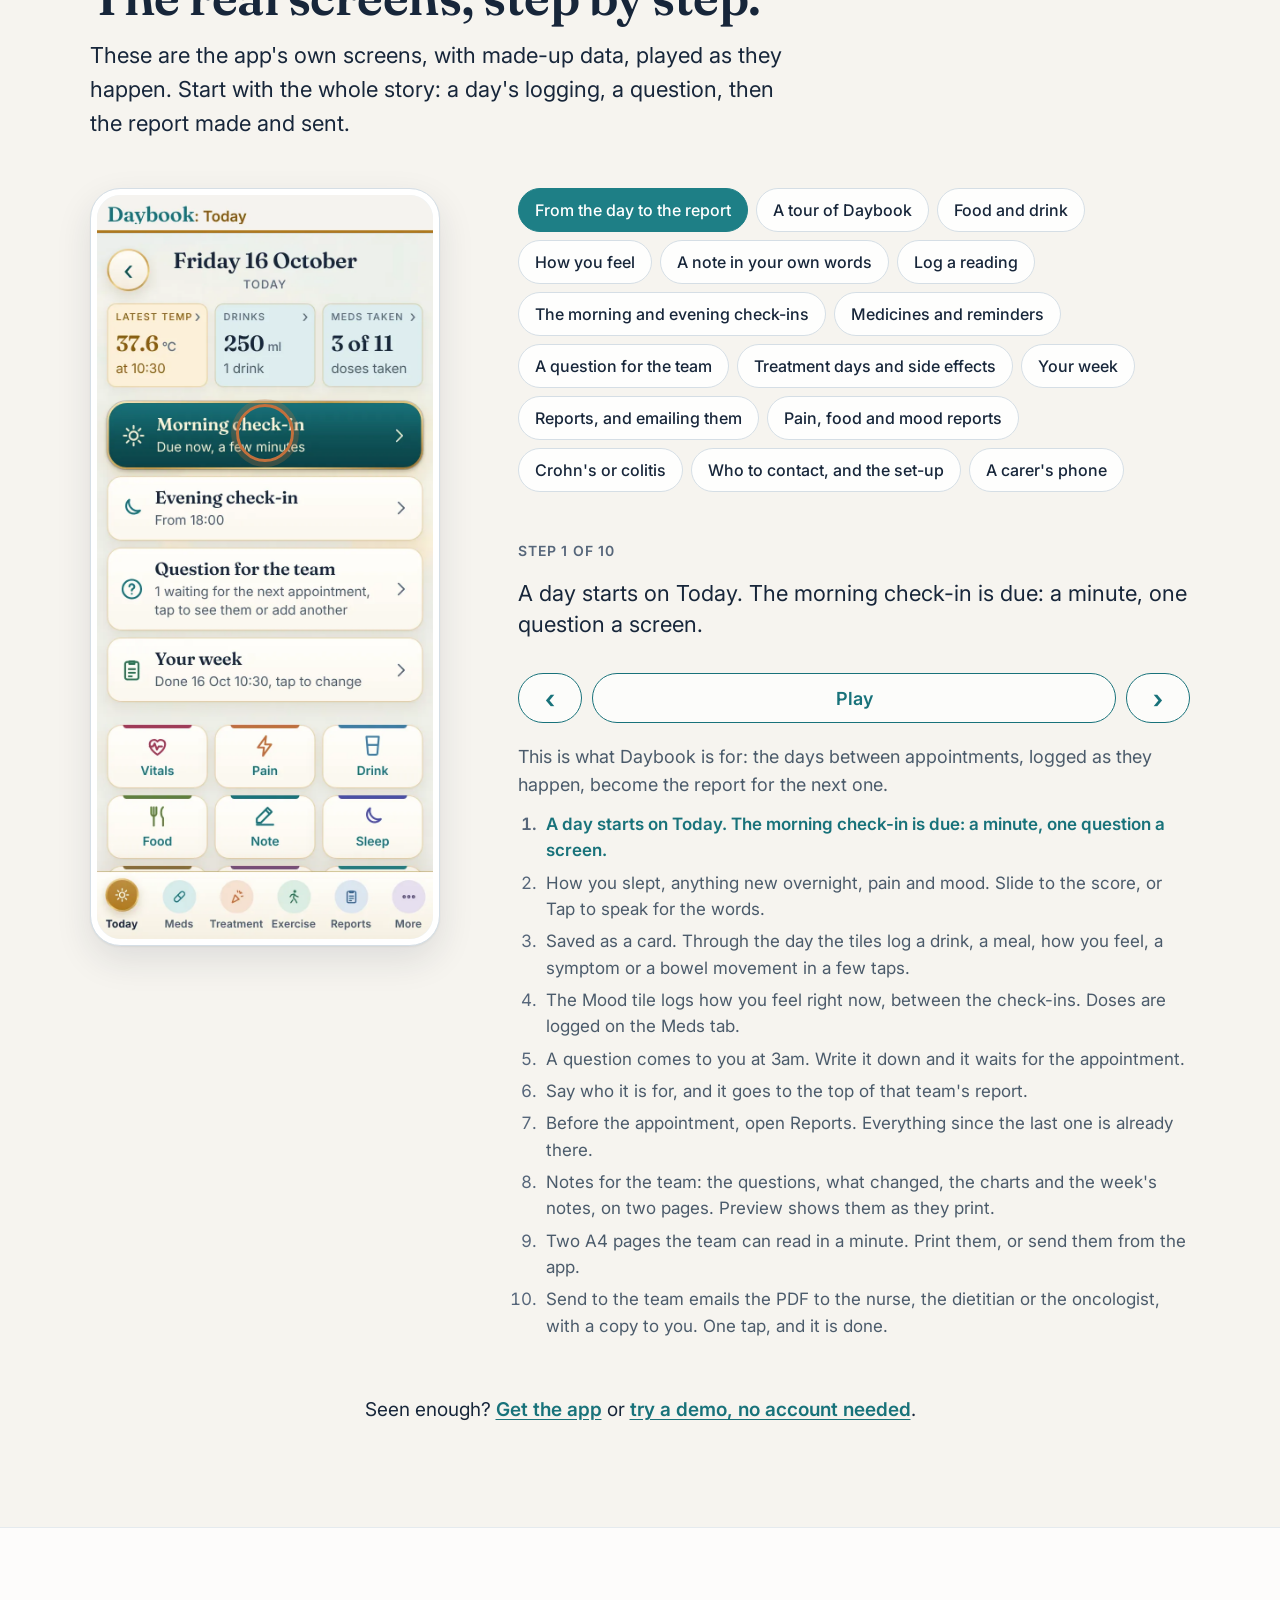
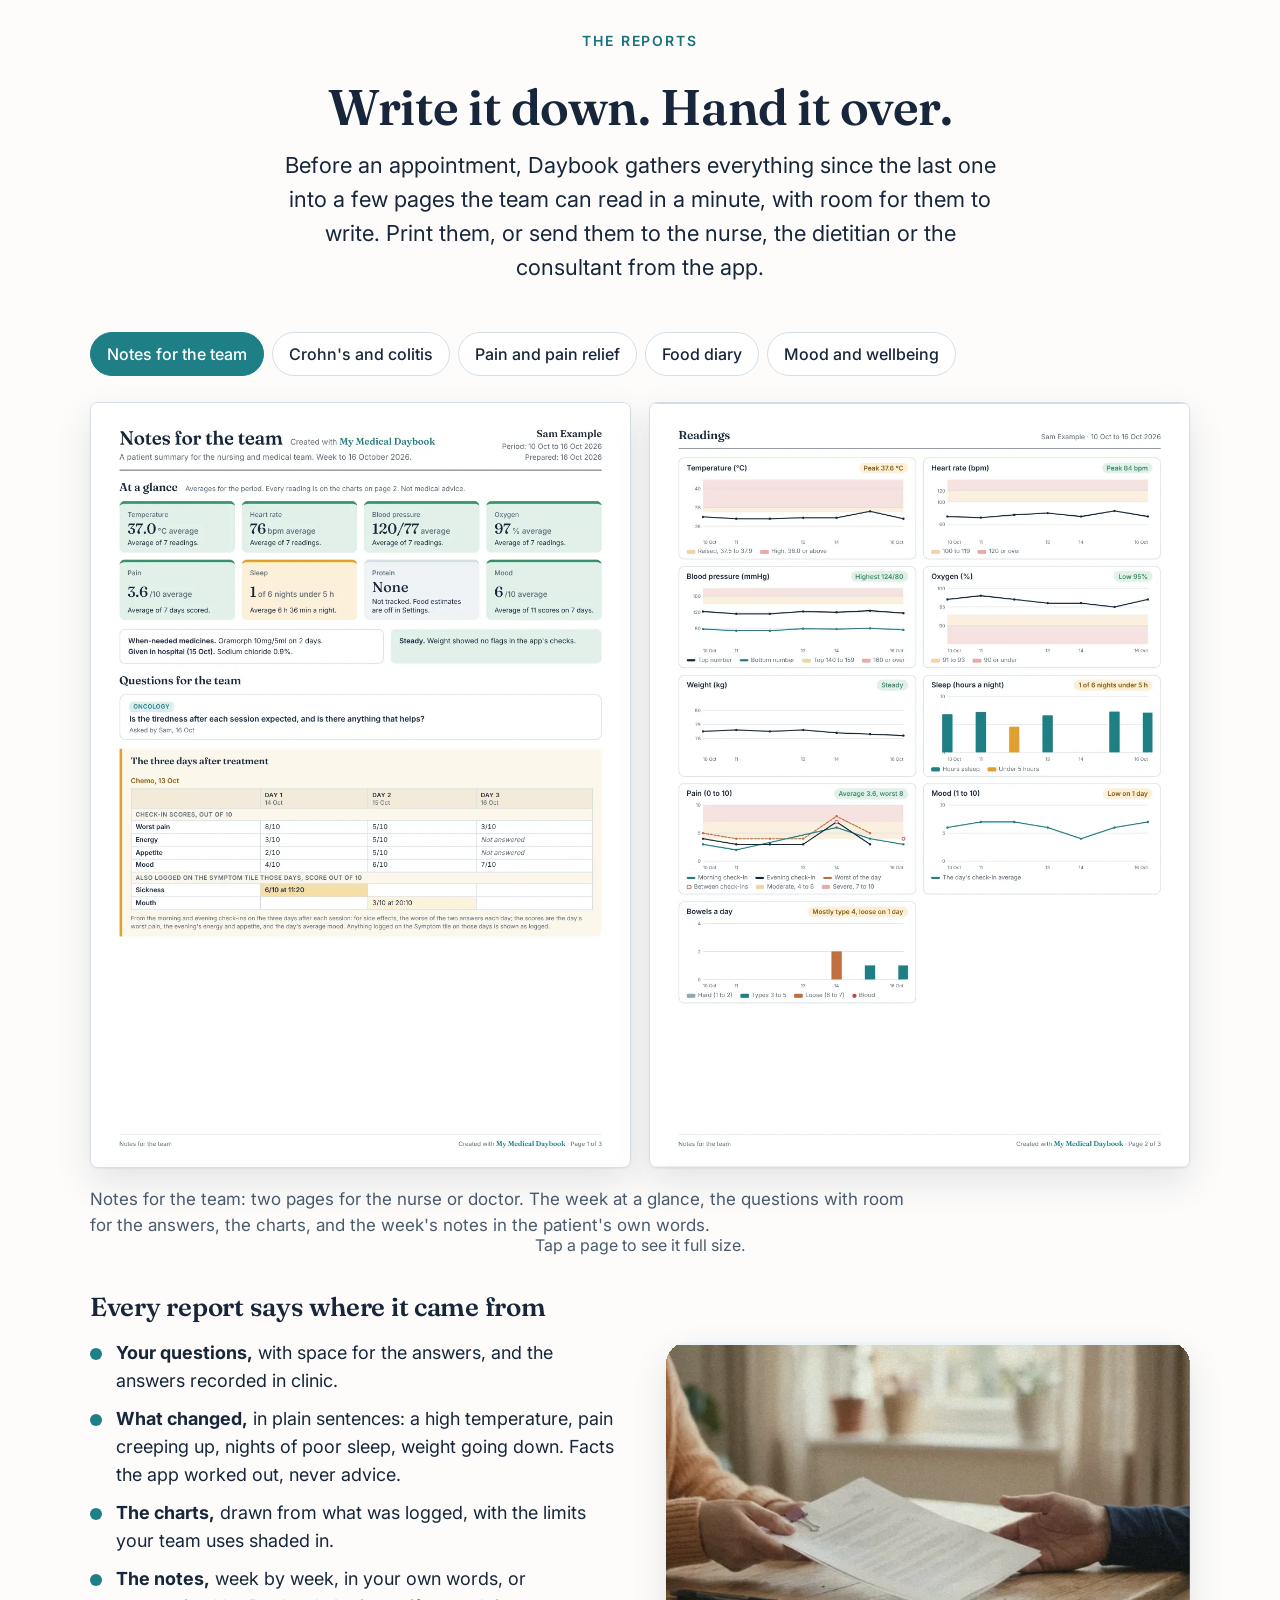
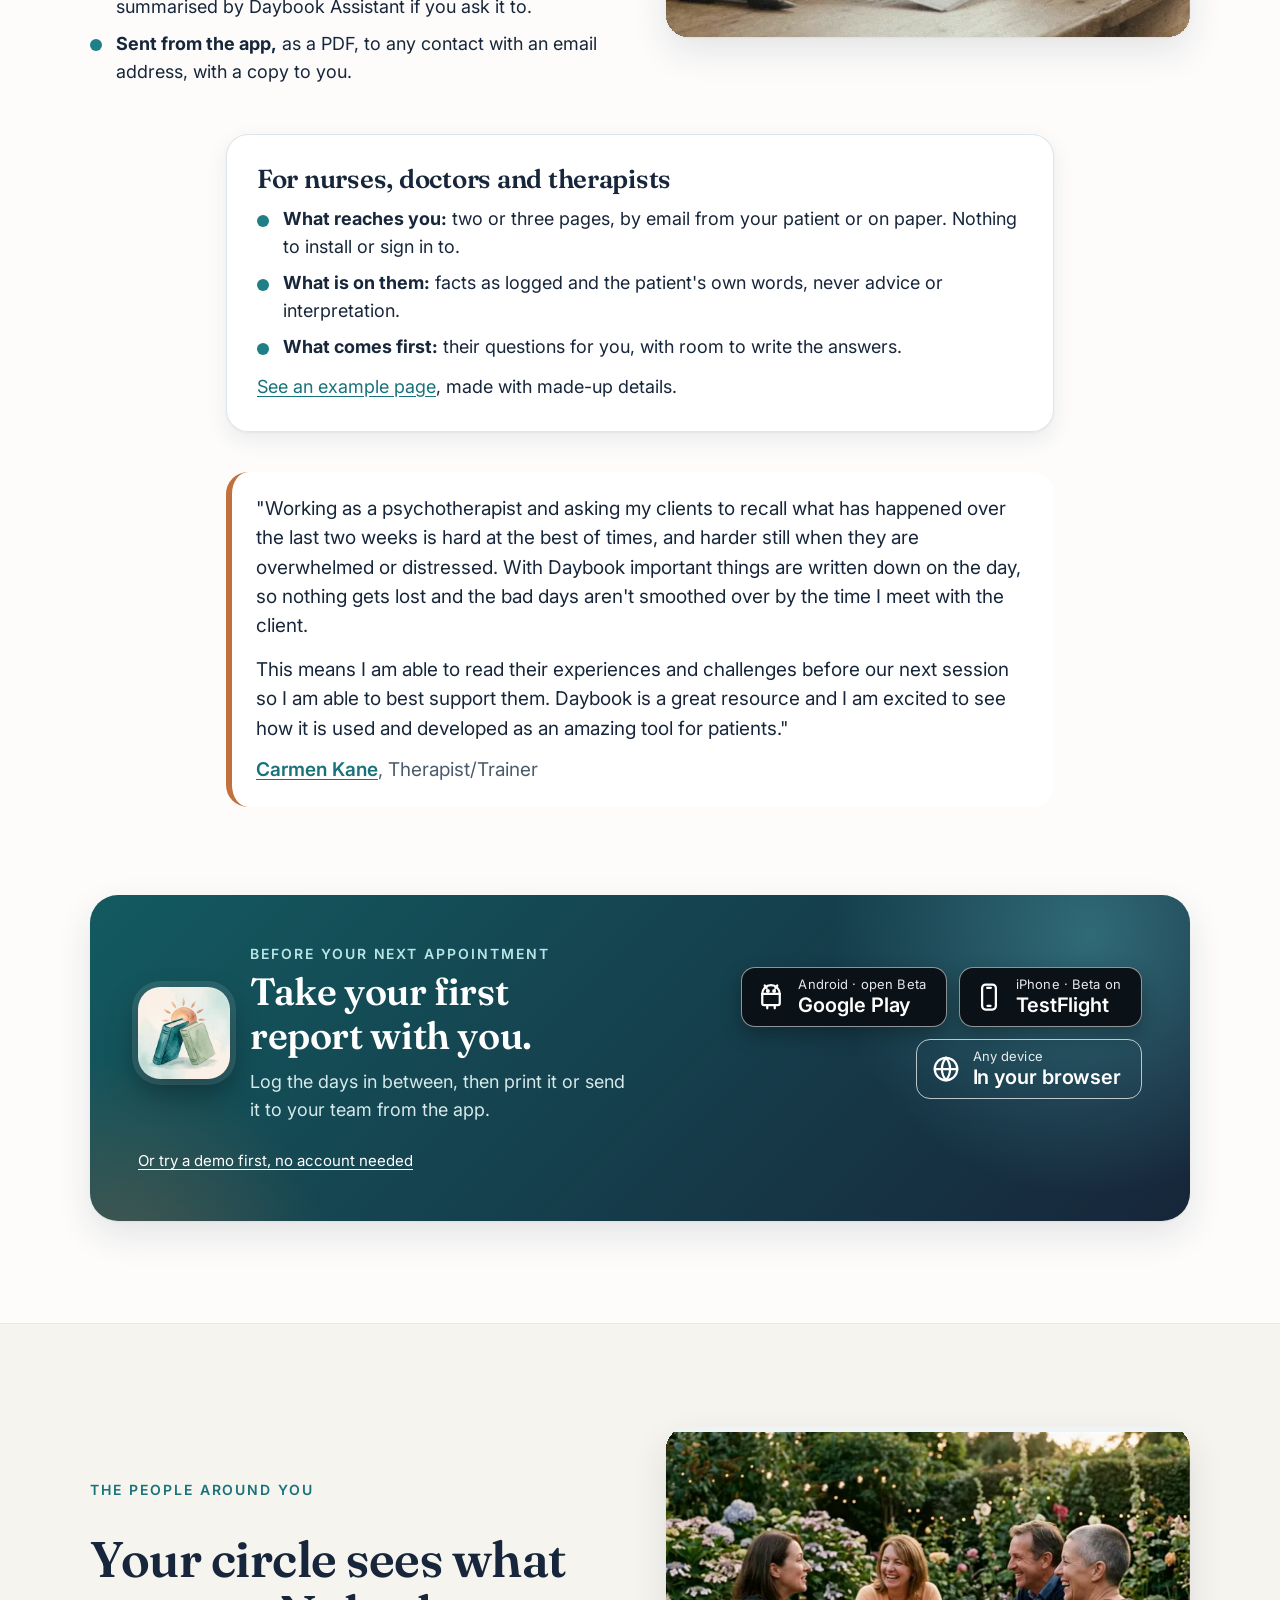
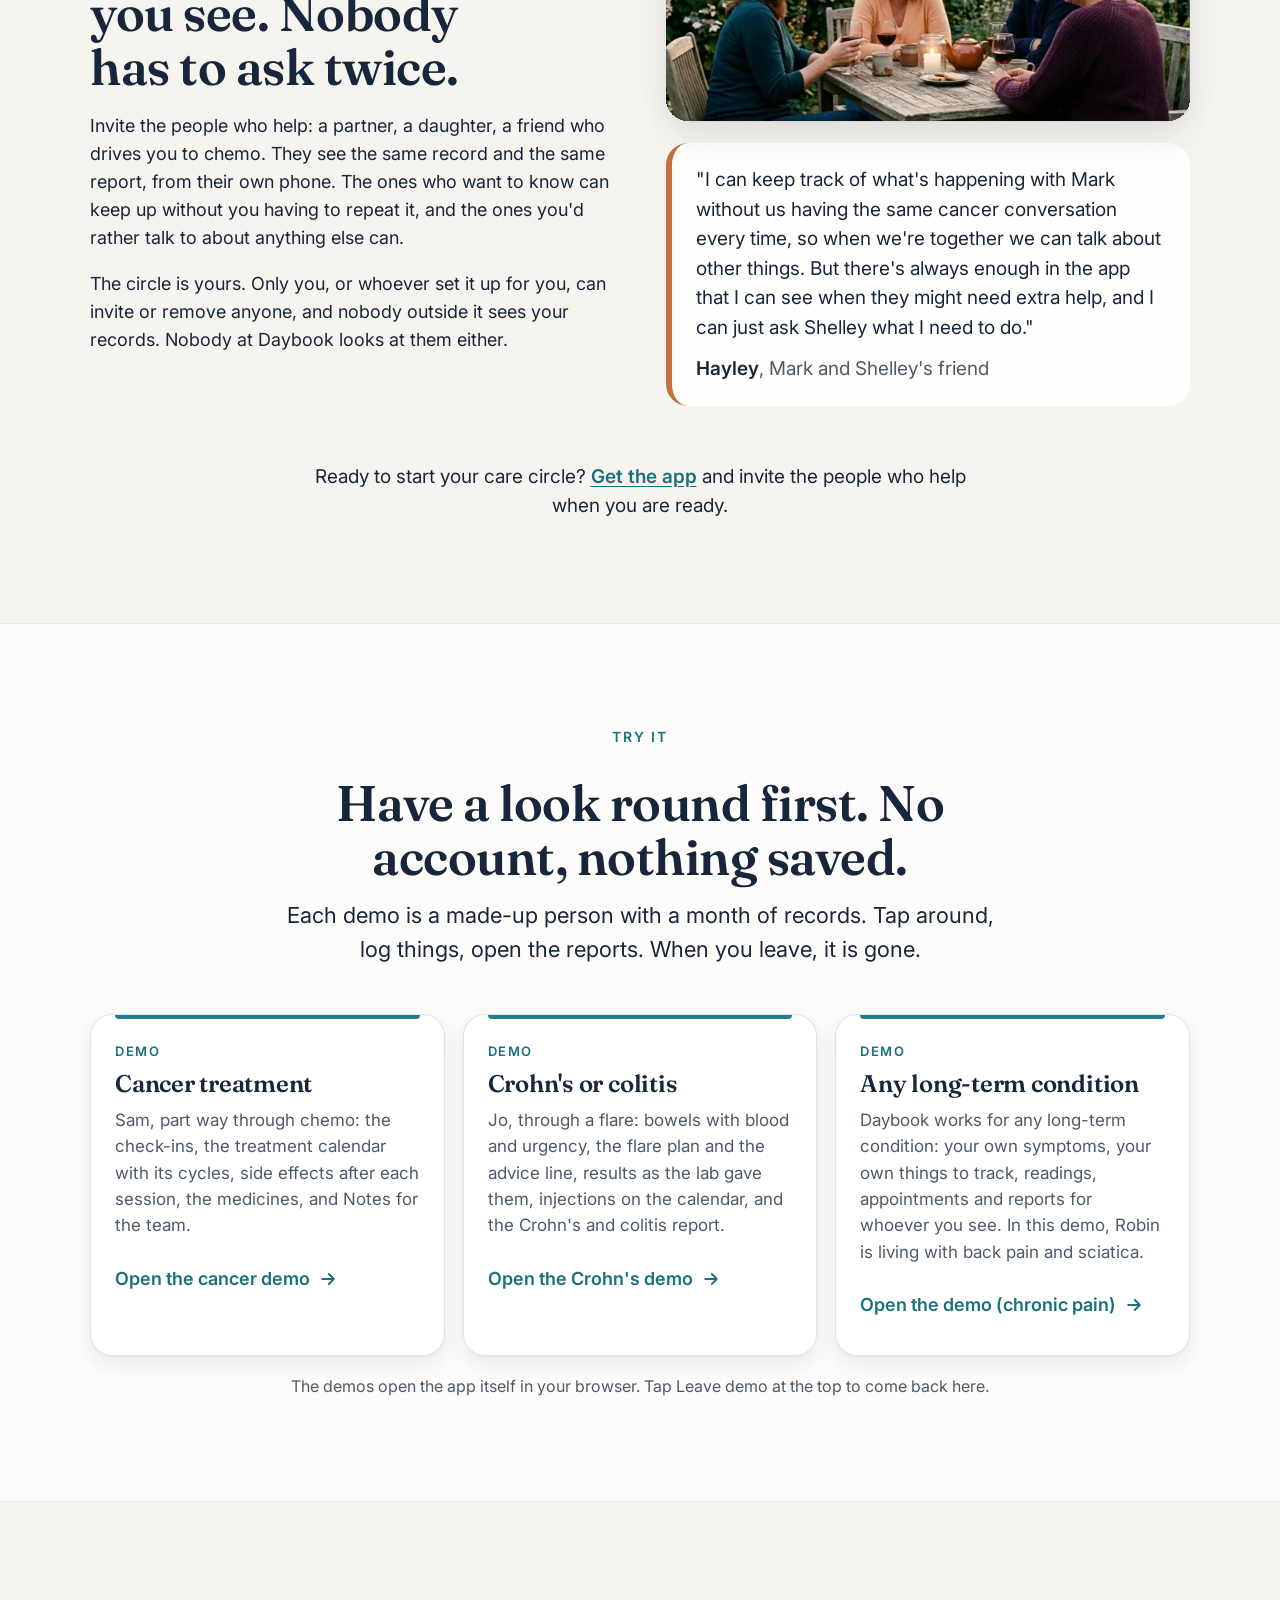
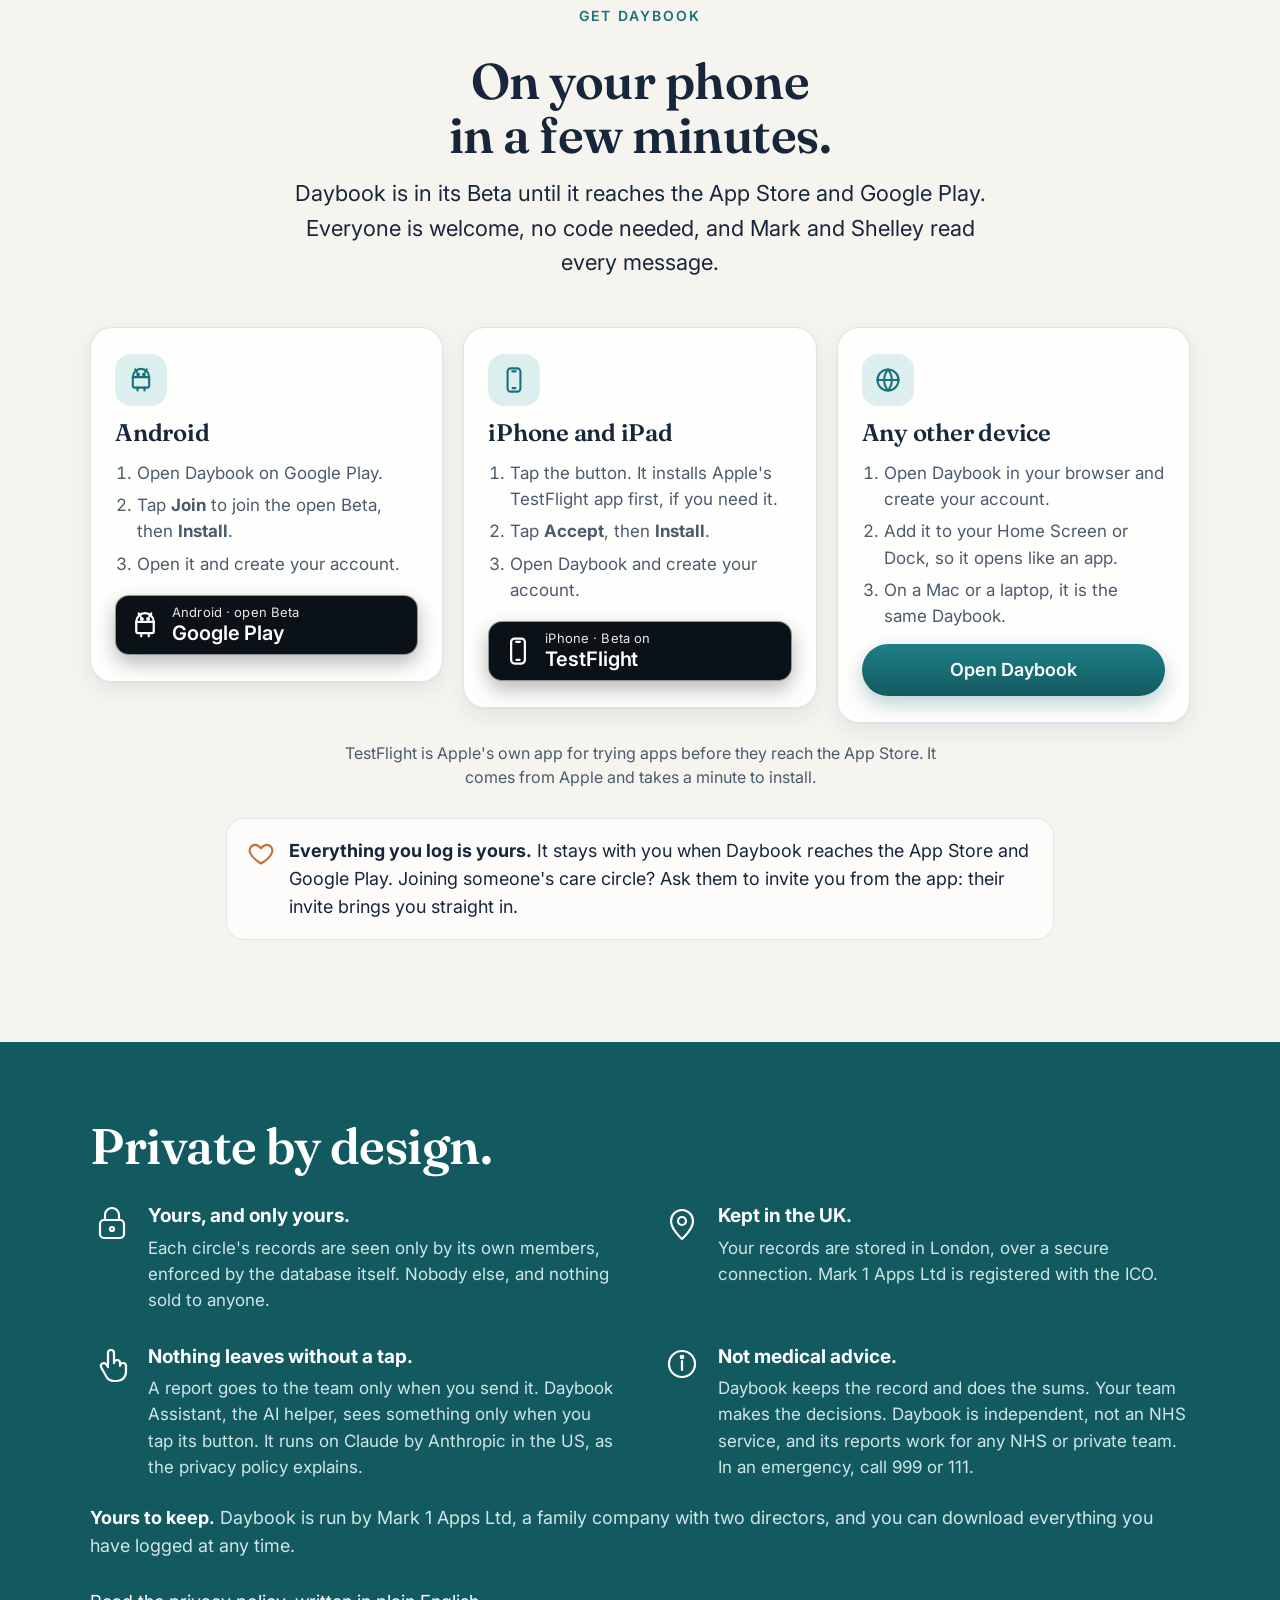
==== commit 3d70c287: "Two quiet Get the app lines: after the guide and after the care circle (Mark) Co-Authored-By: Claude" ====
--- a/index.html
+++ b/index.html
@@ -274,6 +274,8 @@
           </div>
         </div>
       </div>
+      <!-- After the guide: a quiet way on (Mark, 23 November 2026) -->
+      <div class="wrap"><p class="softcta reveal">Seen enough? <a href="#get">Get the app</a> or <a href="#try">try a demo, no account needed</a>.</p></div>
     </section>
 
     <!-- 6. The reports -->
@@ -382,6 +384,8 @@
           <!-- Keith's quote was taken off on 20 October 2026 until Mark has a better one. Shelley's quote goes here once she has given it (the Crohn's friend's words sit under How it started). Nothing made up goes on this page. -->
         </div>
       </div>
+      <!-- After the care circle: a quiet way on (Mark, 23 November 2026) -->
+      <div class="wrap"><p class="softcta reveal">Ready to start your care circle? <a href="#get">Get the app</a> and invite the people who help when you are ready.</p></div>
     </section>
 
     <!-- 8. Try it -->
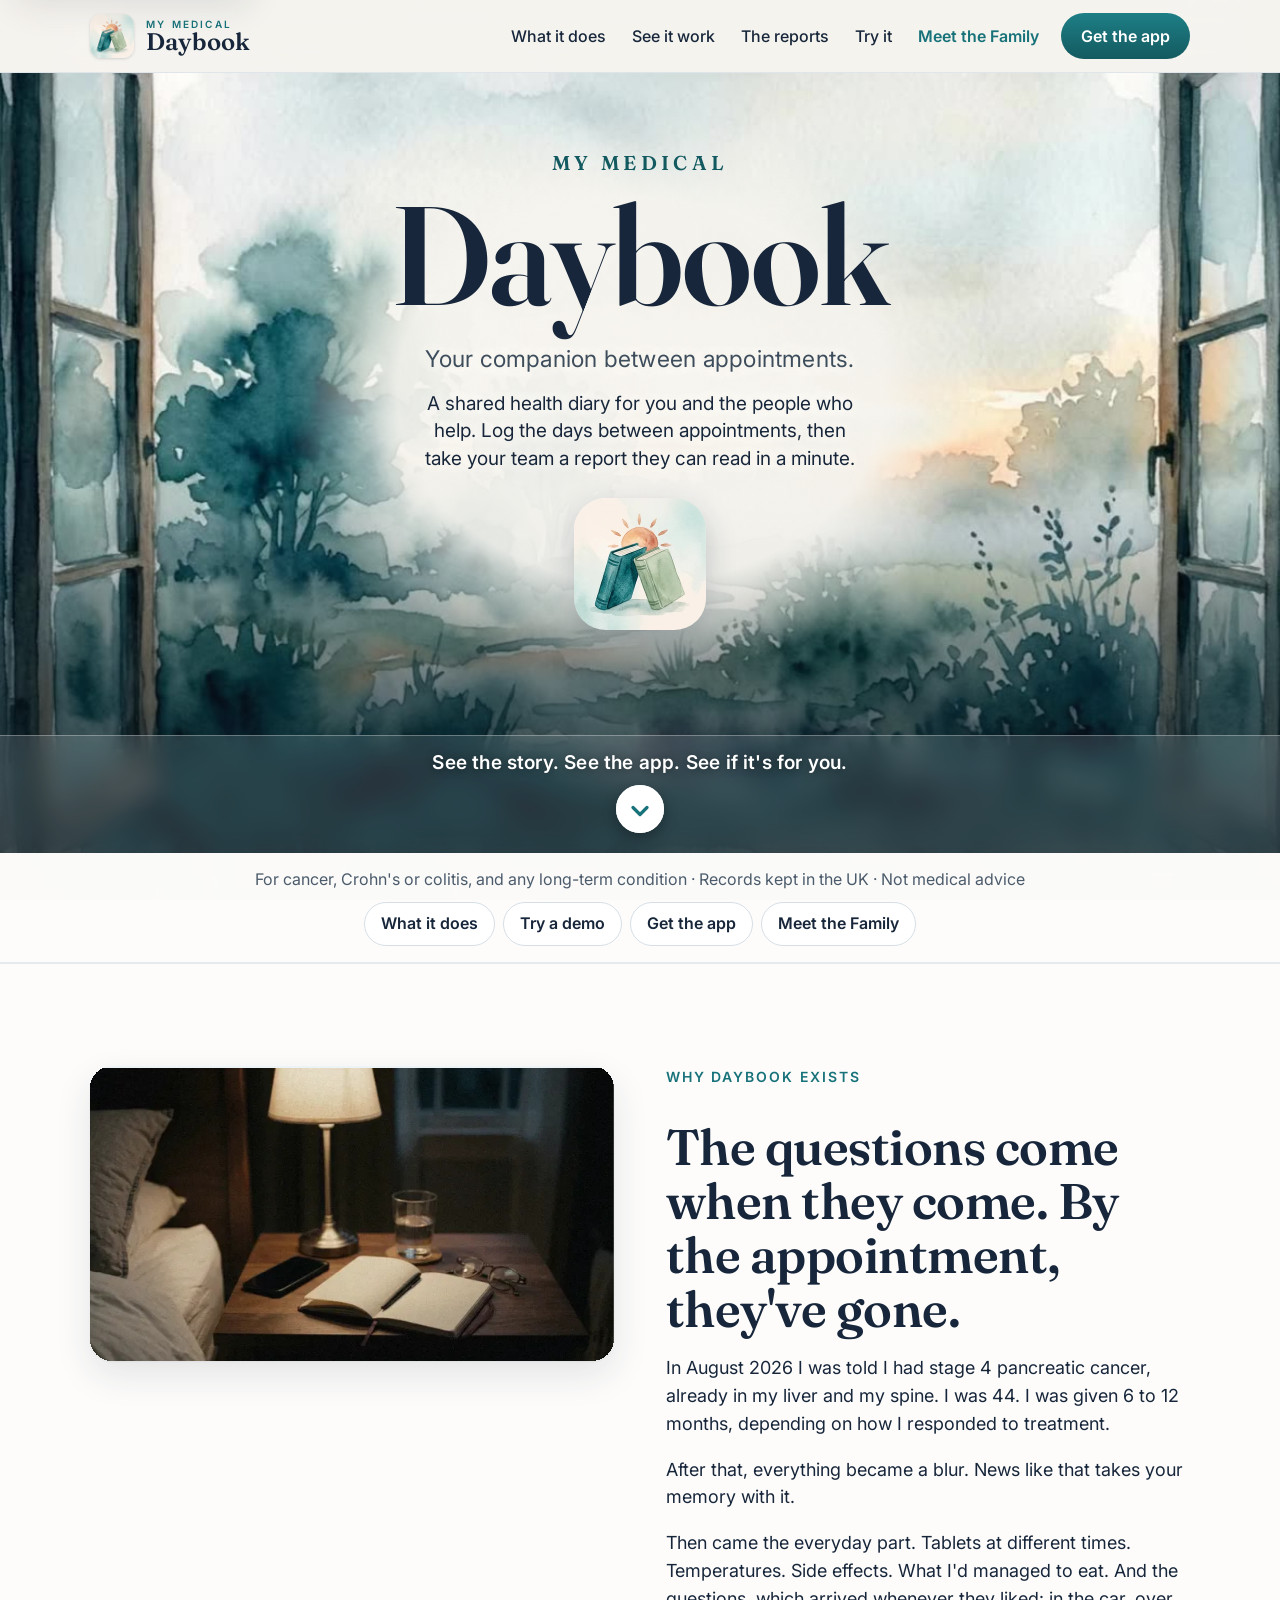
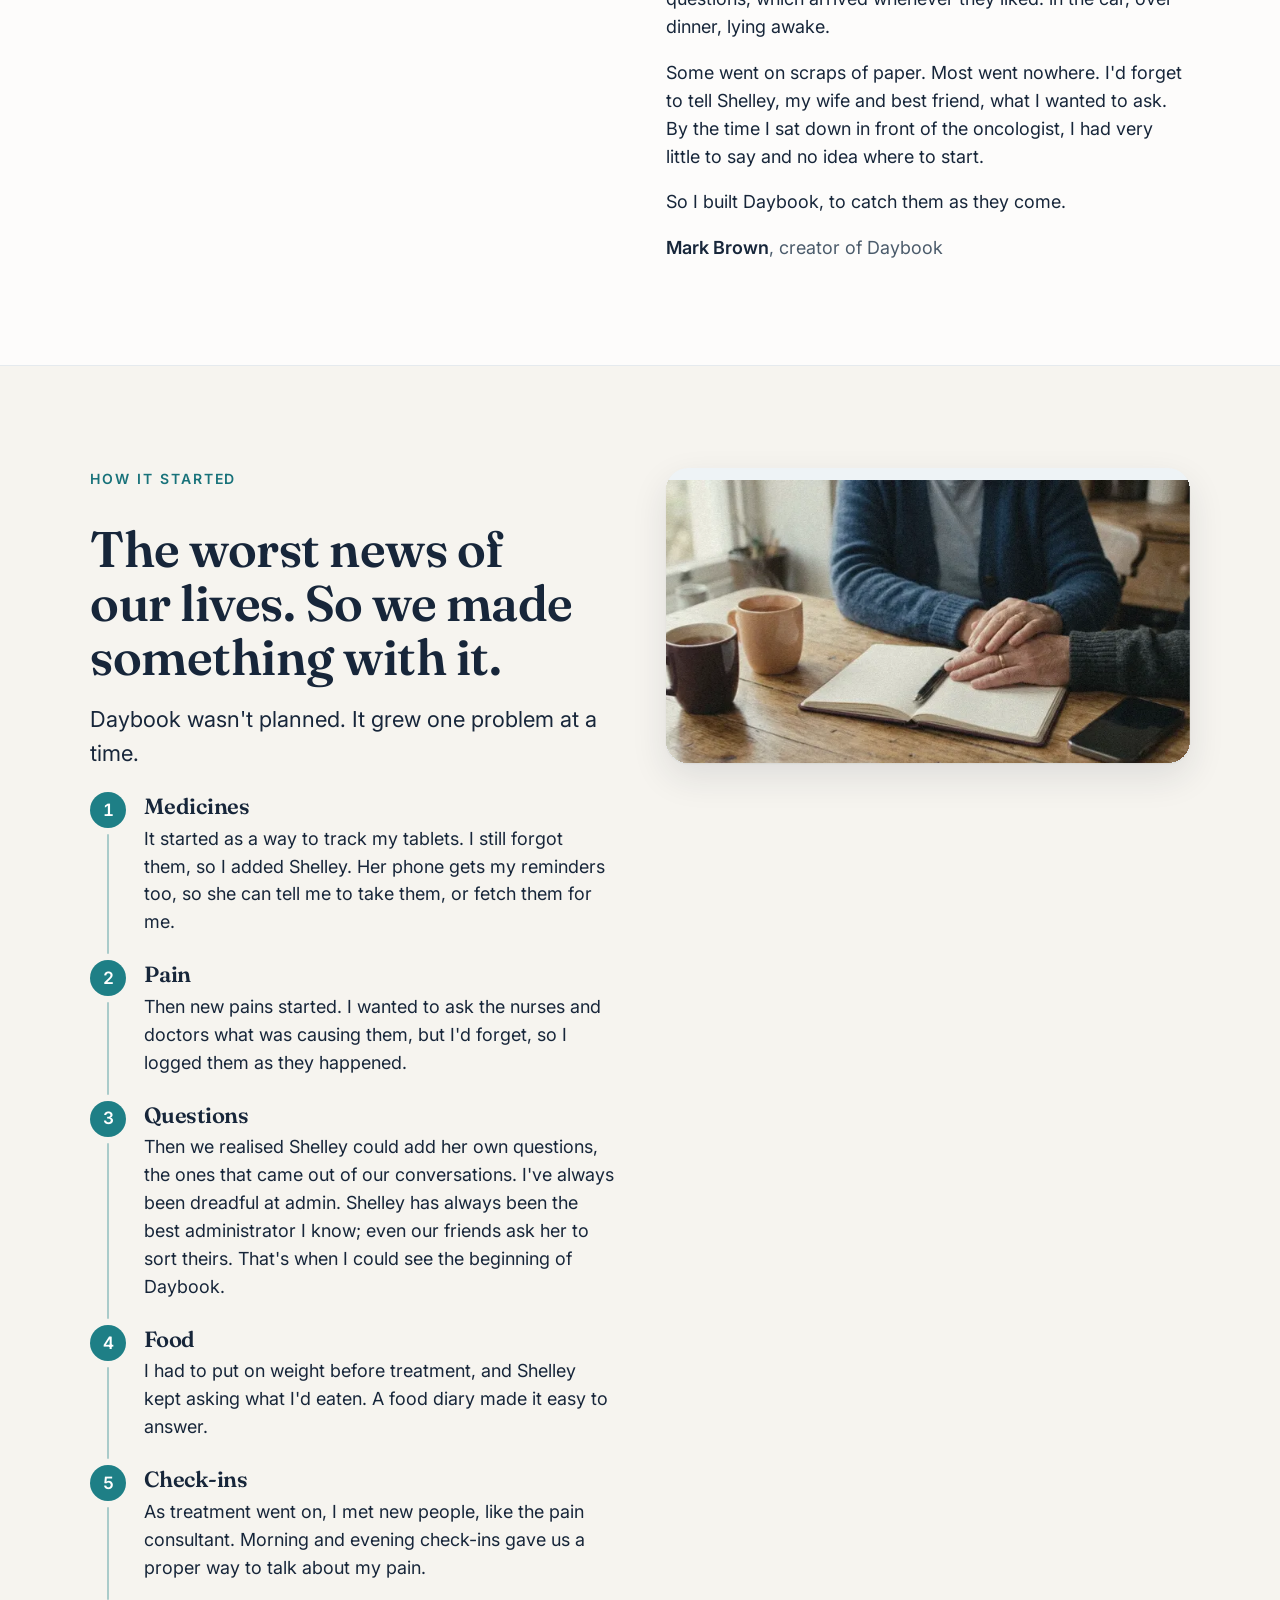
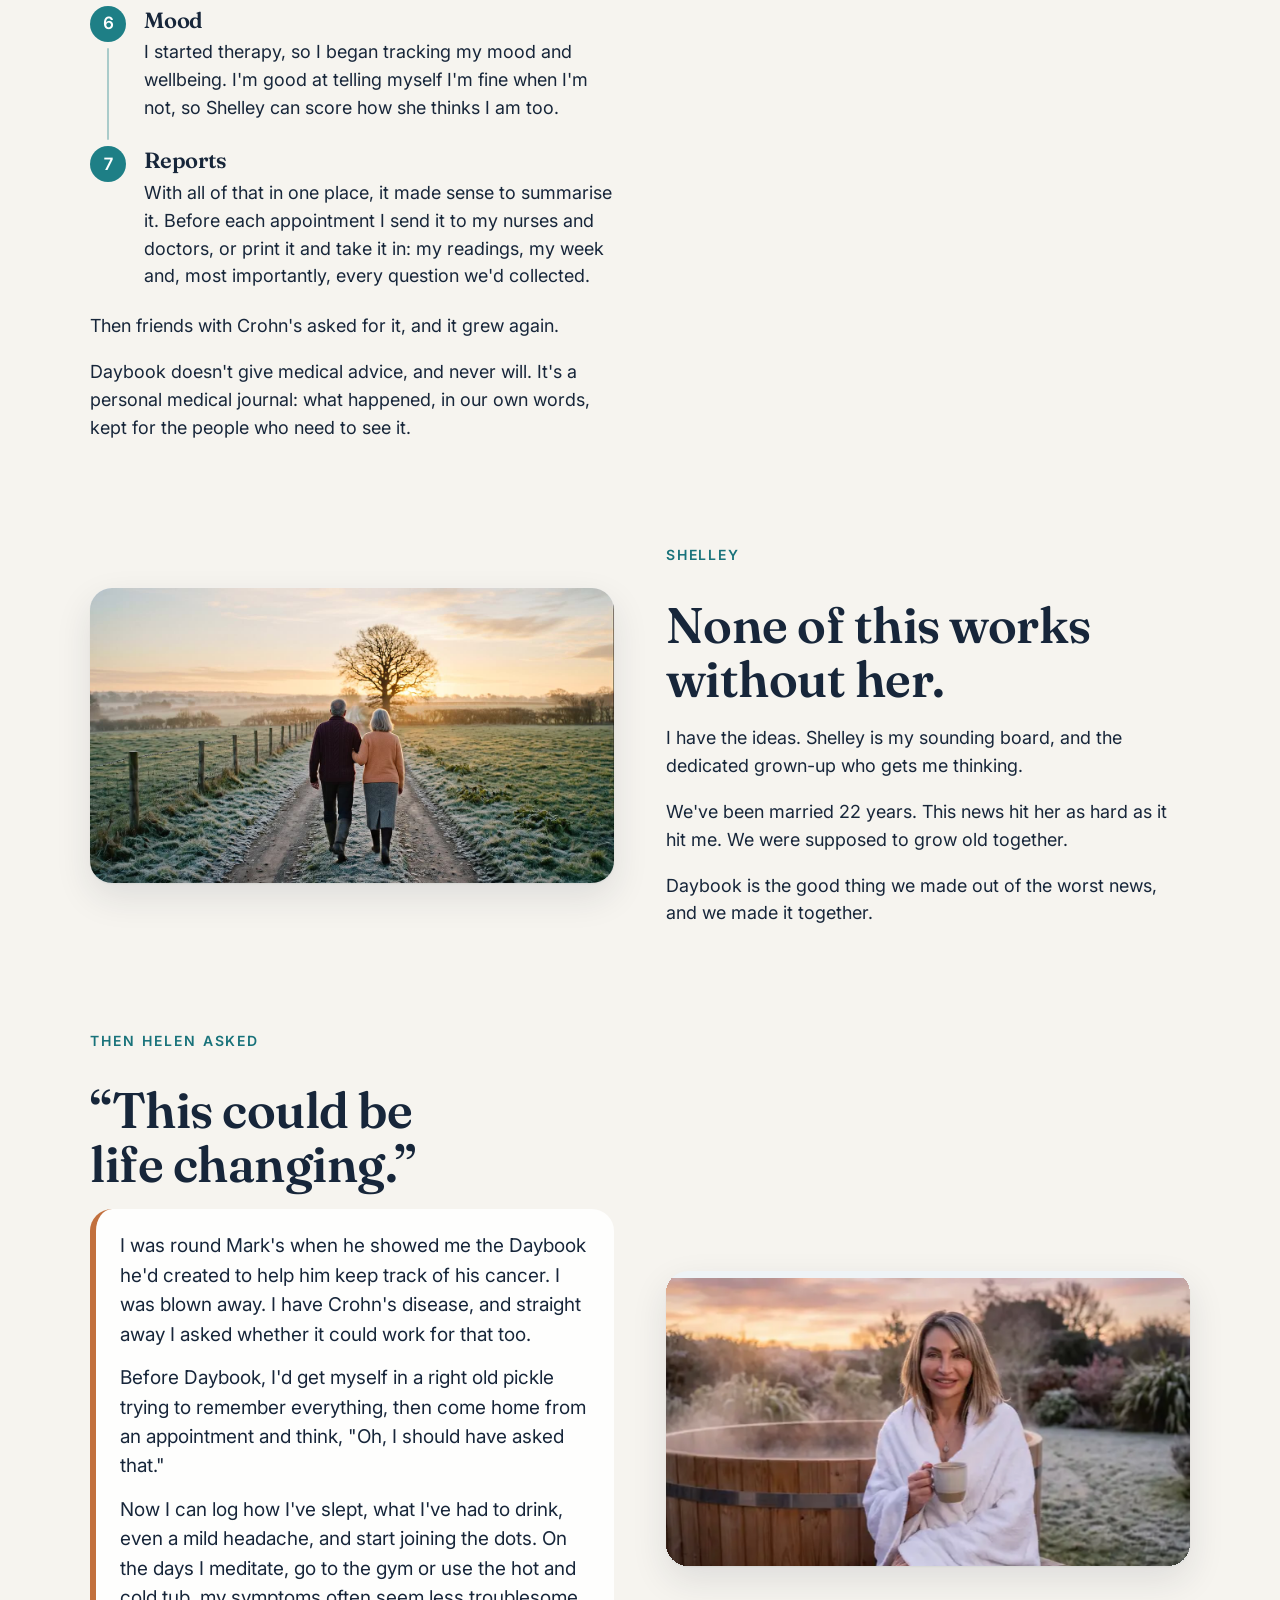
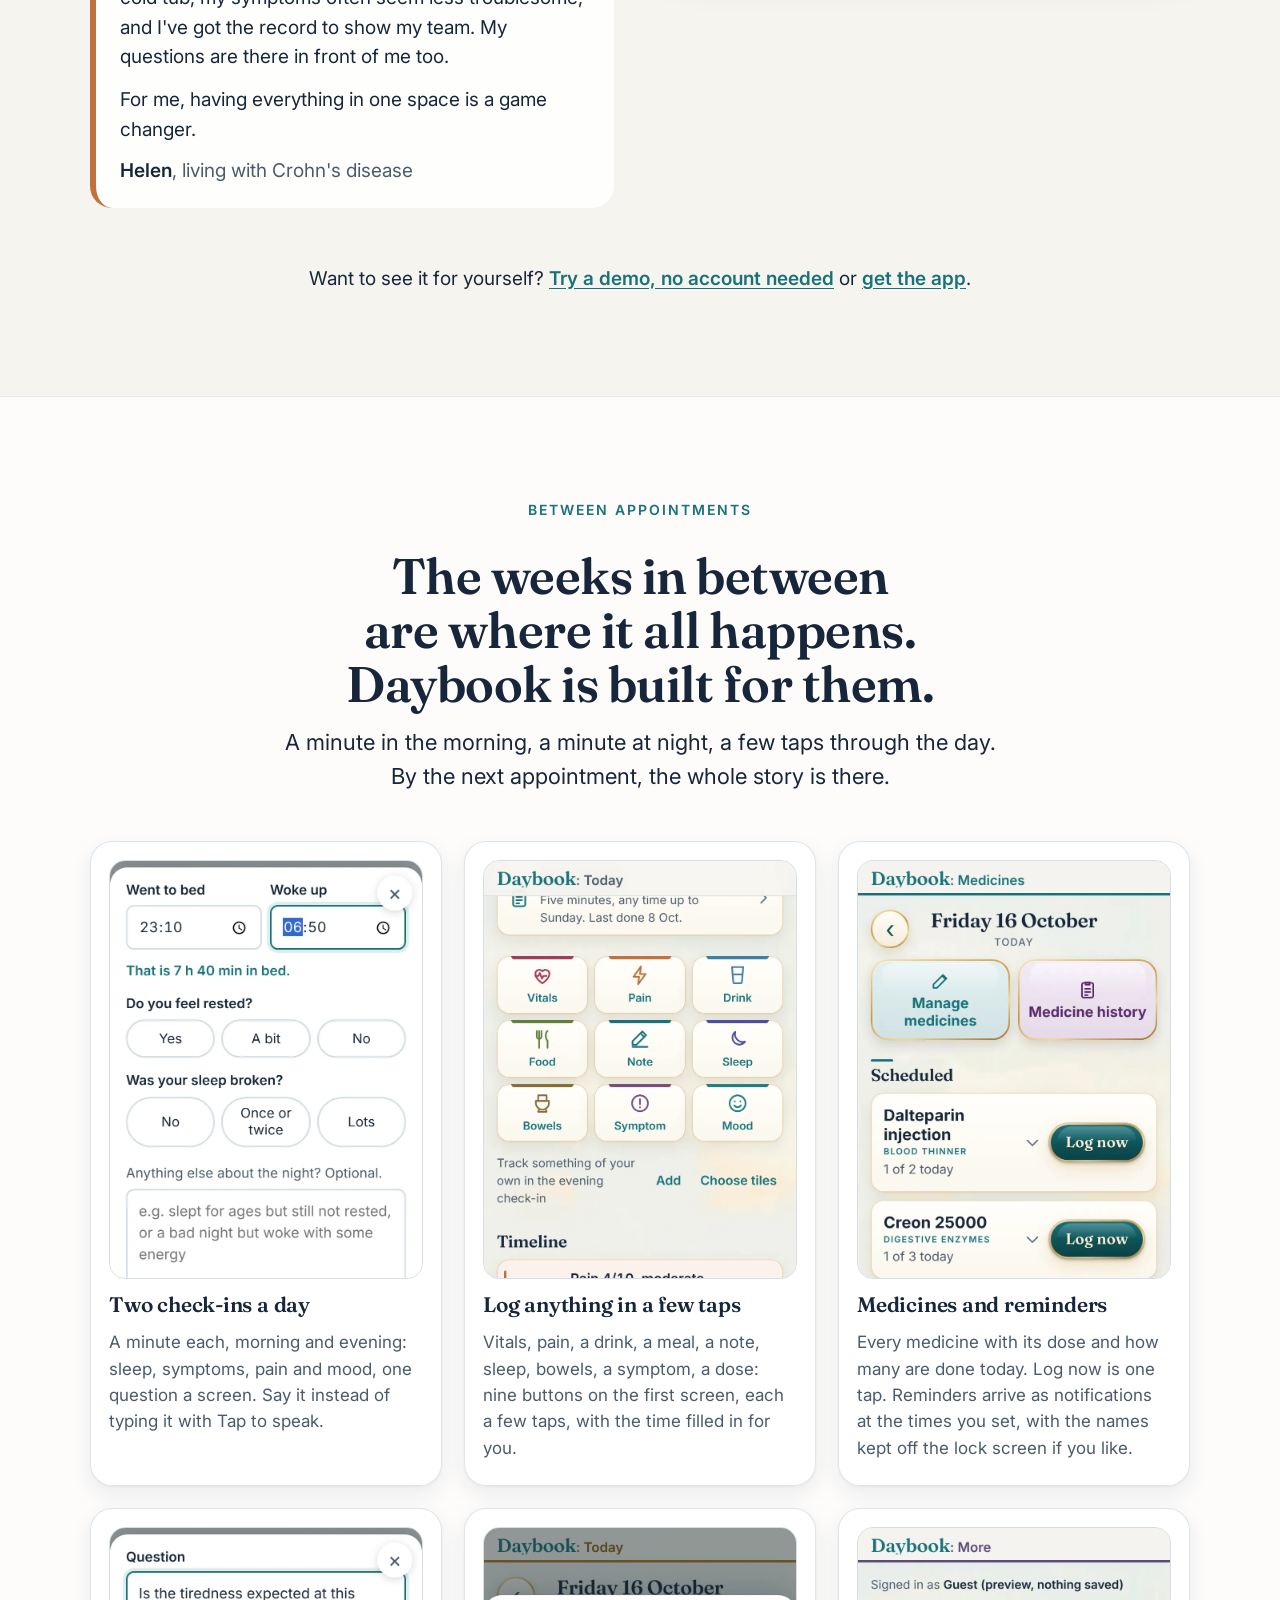
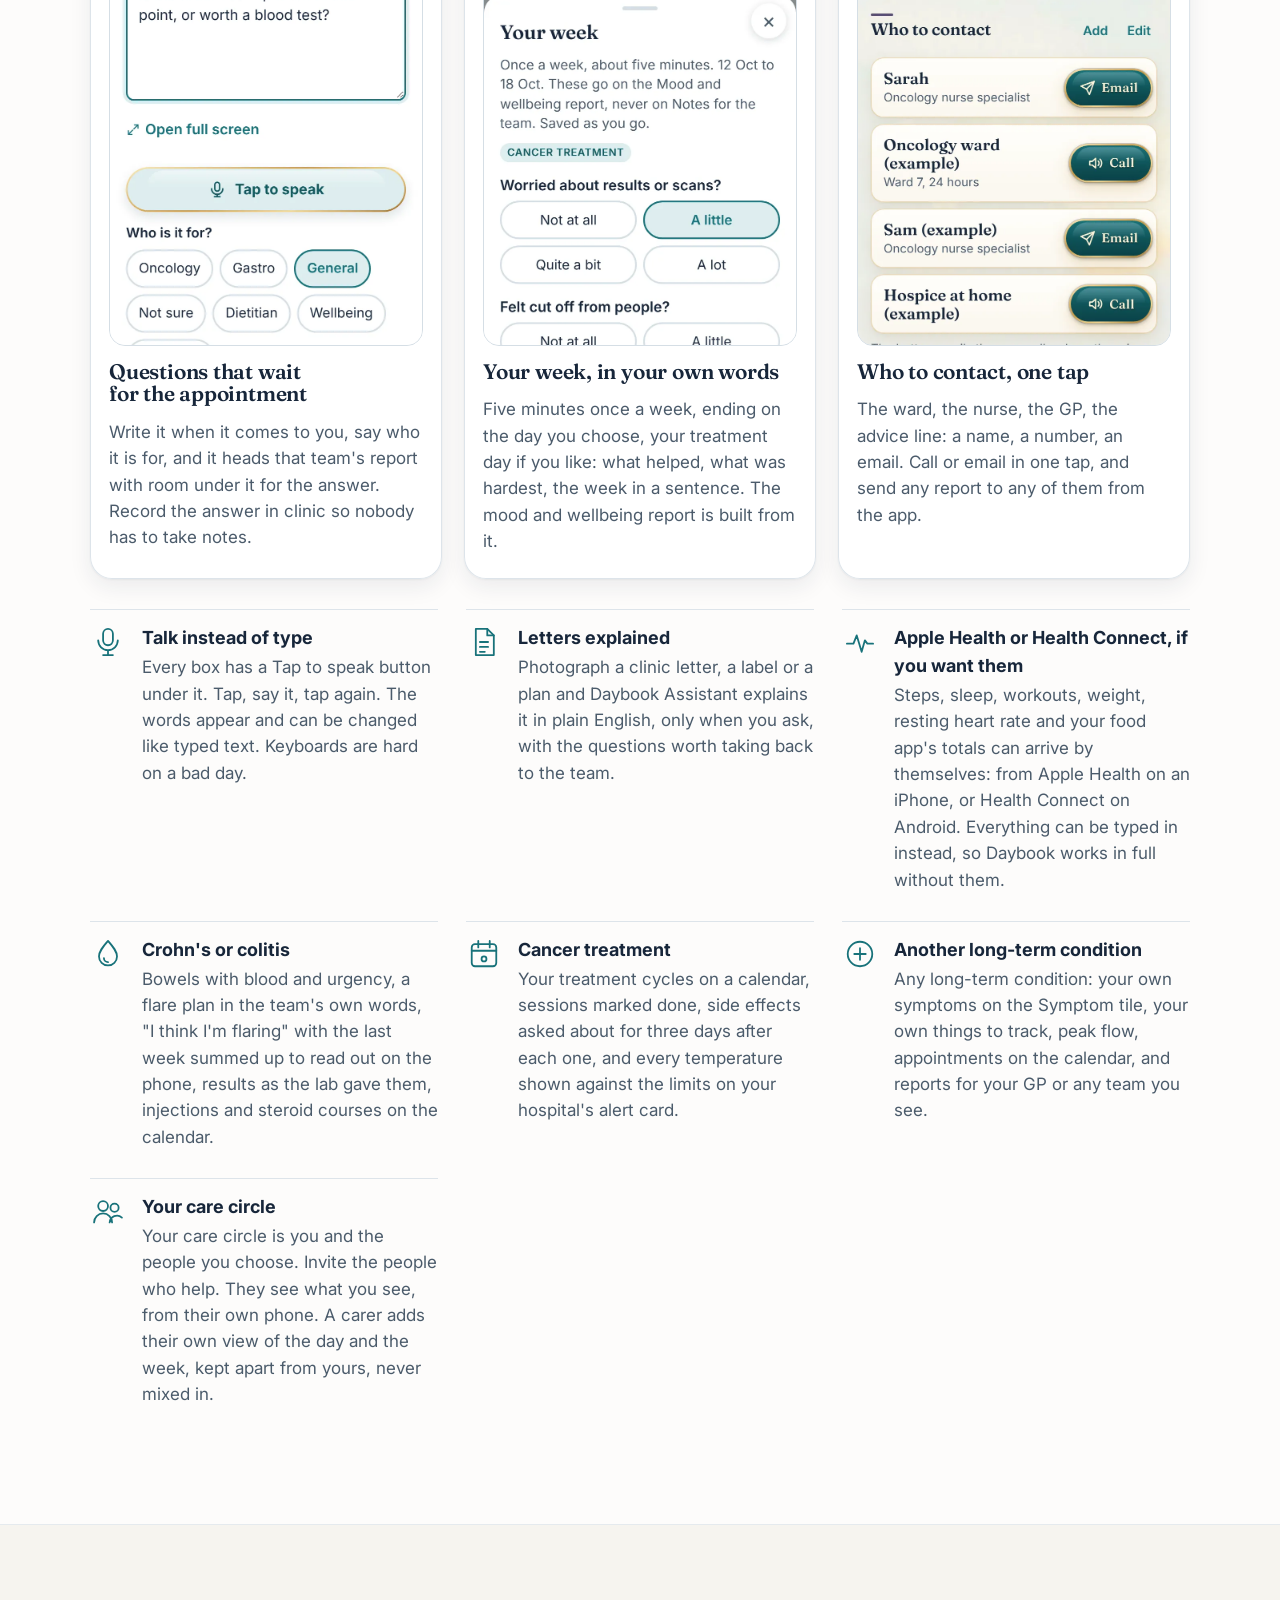
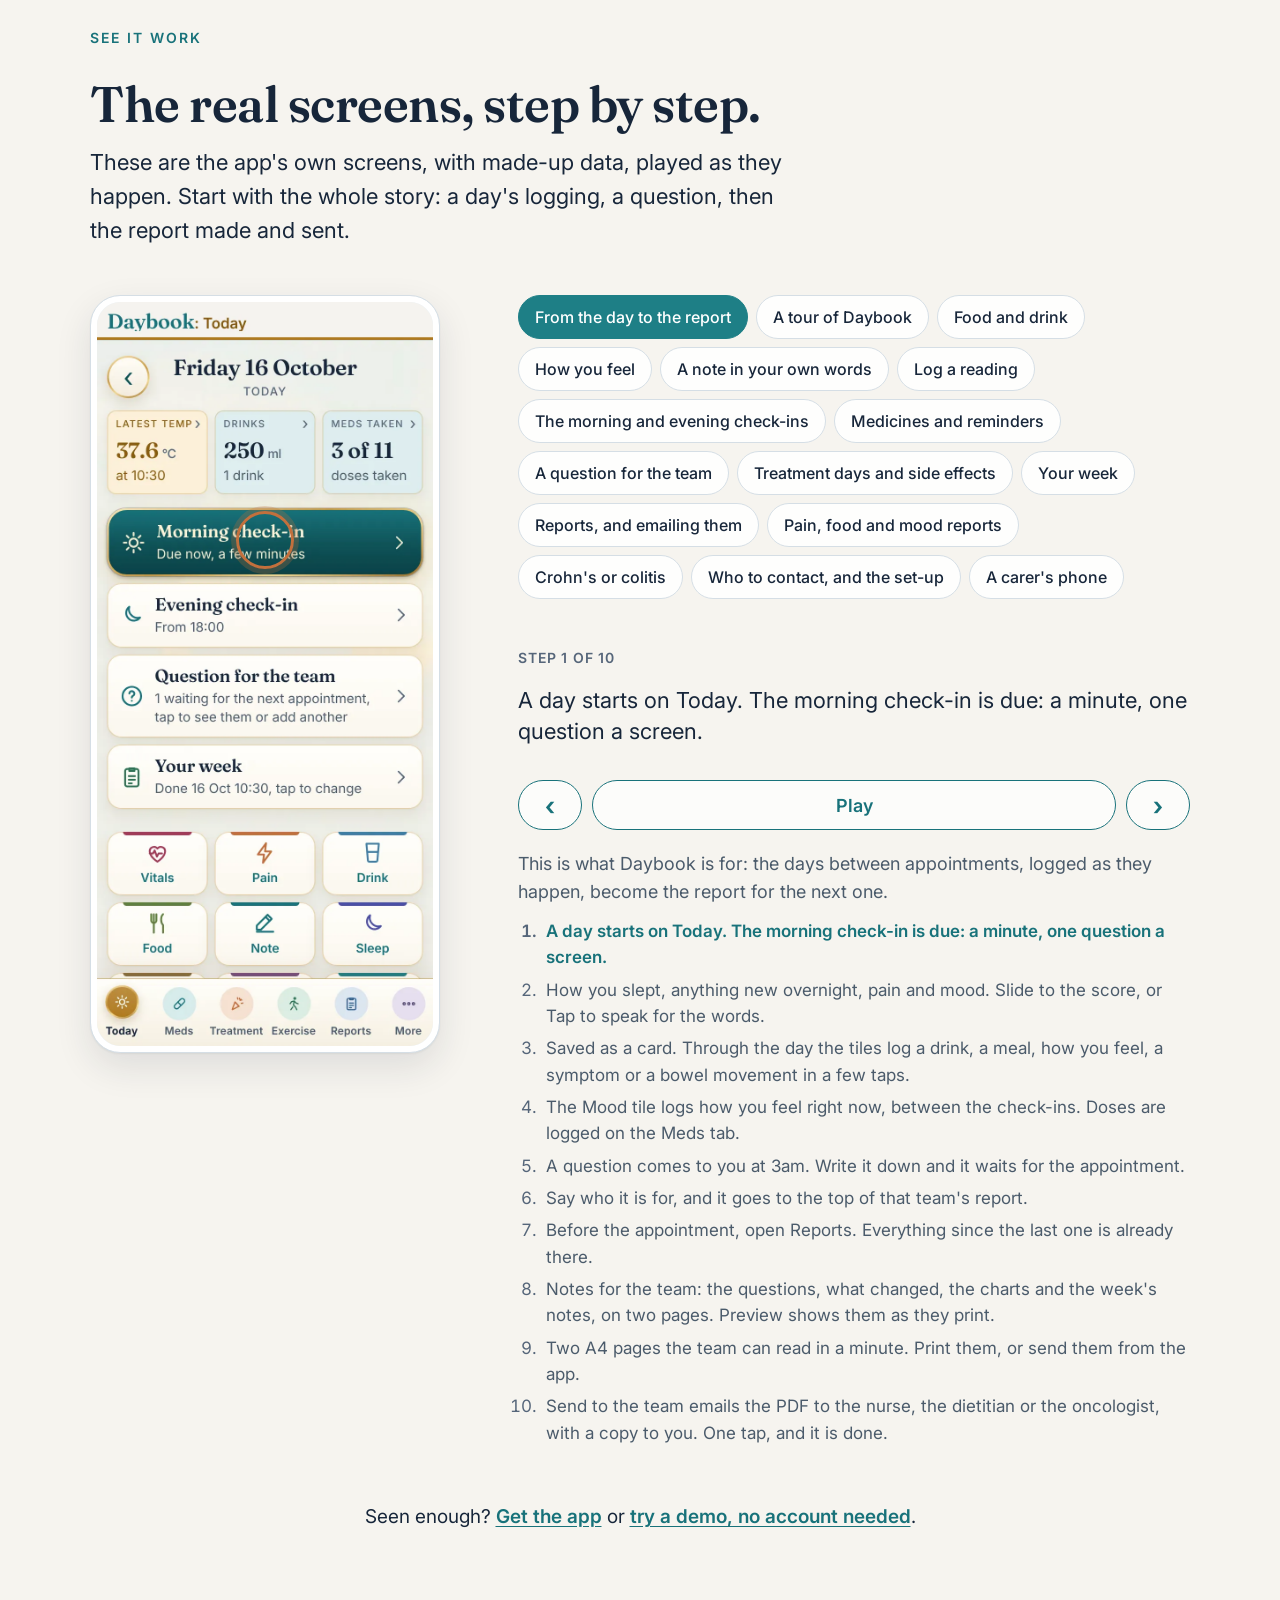
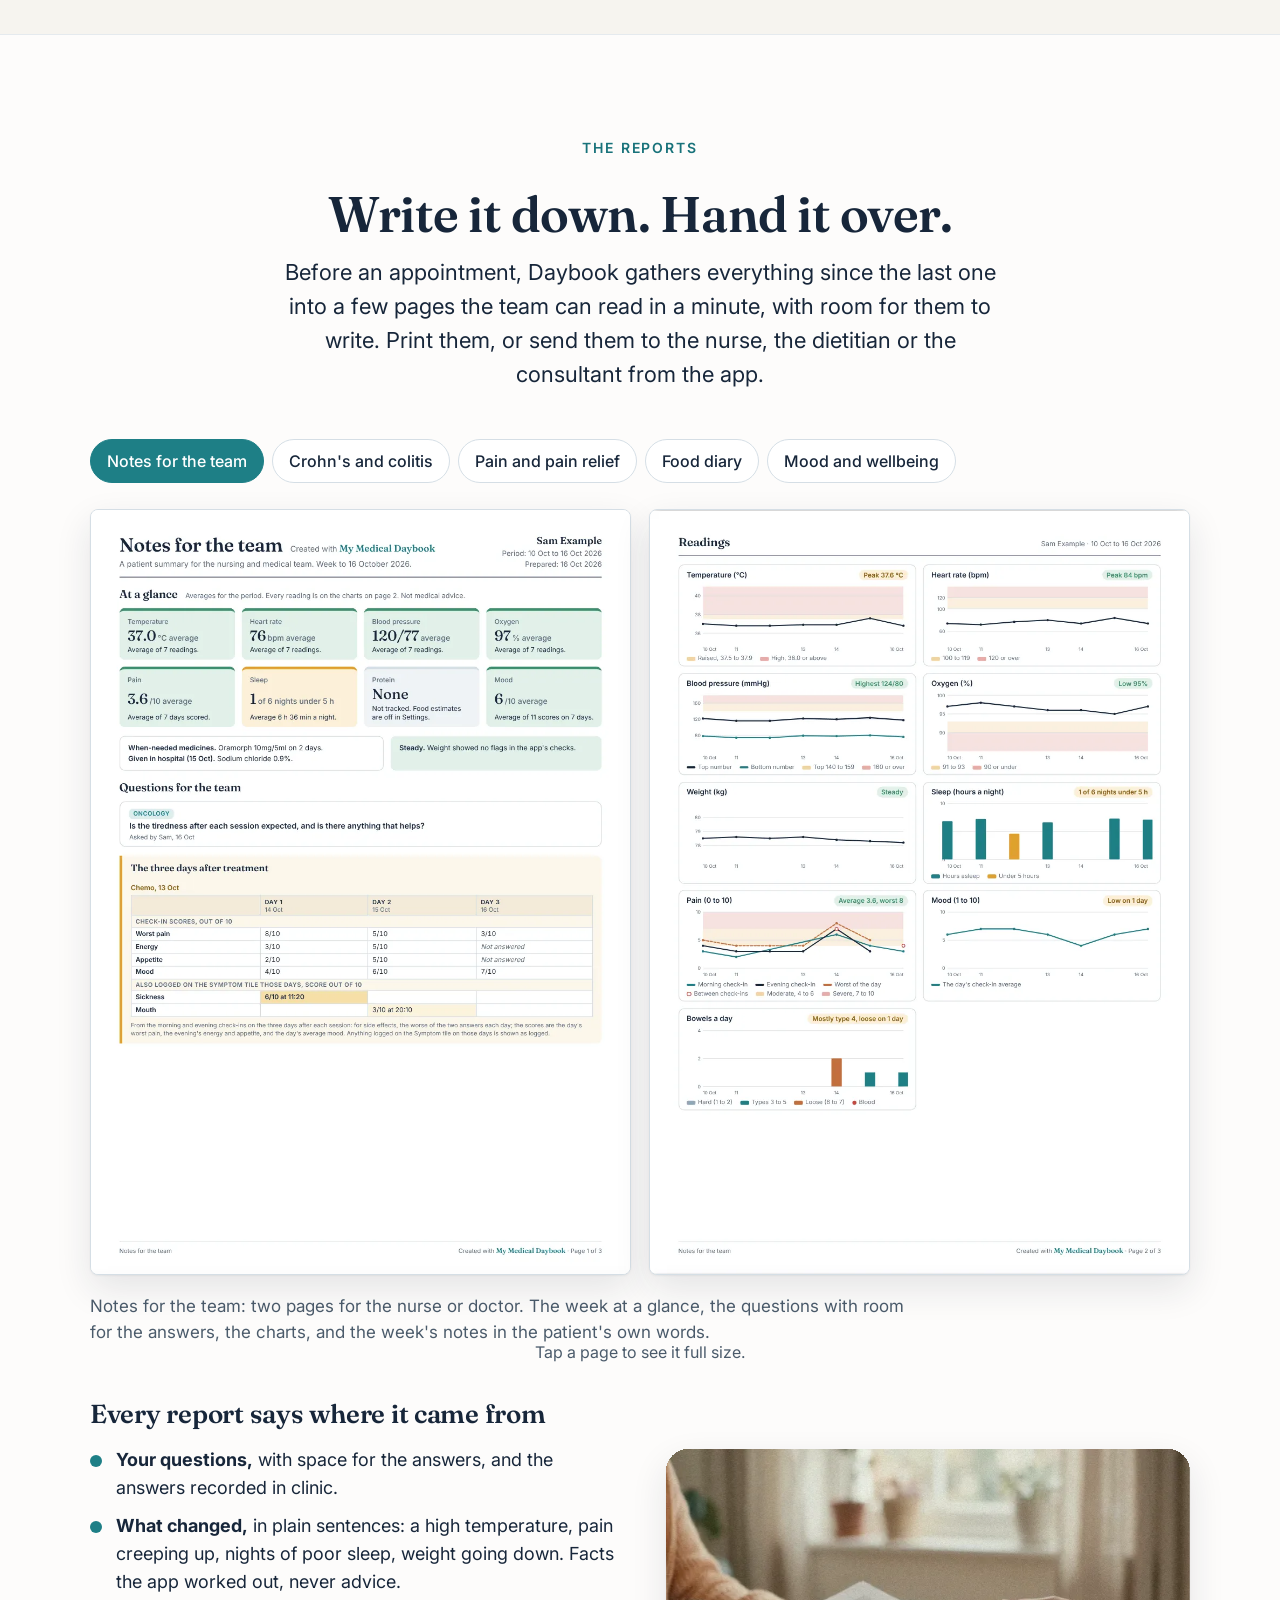
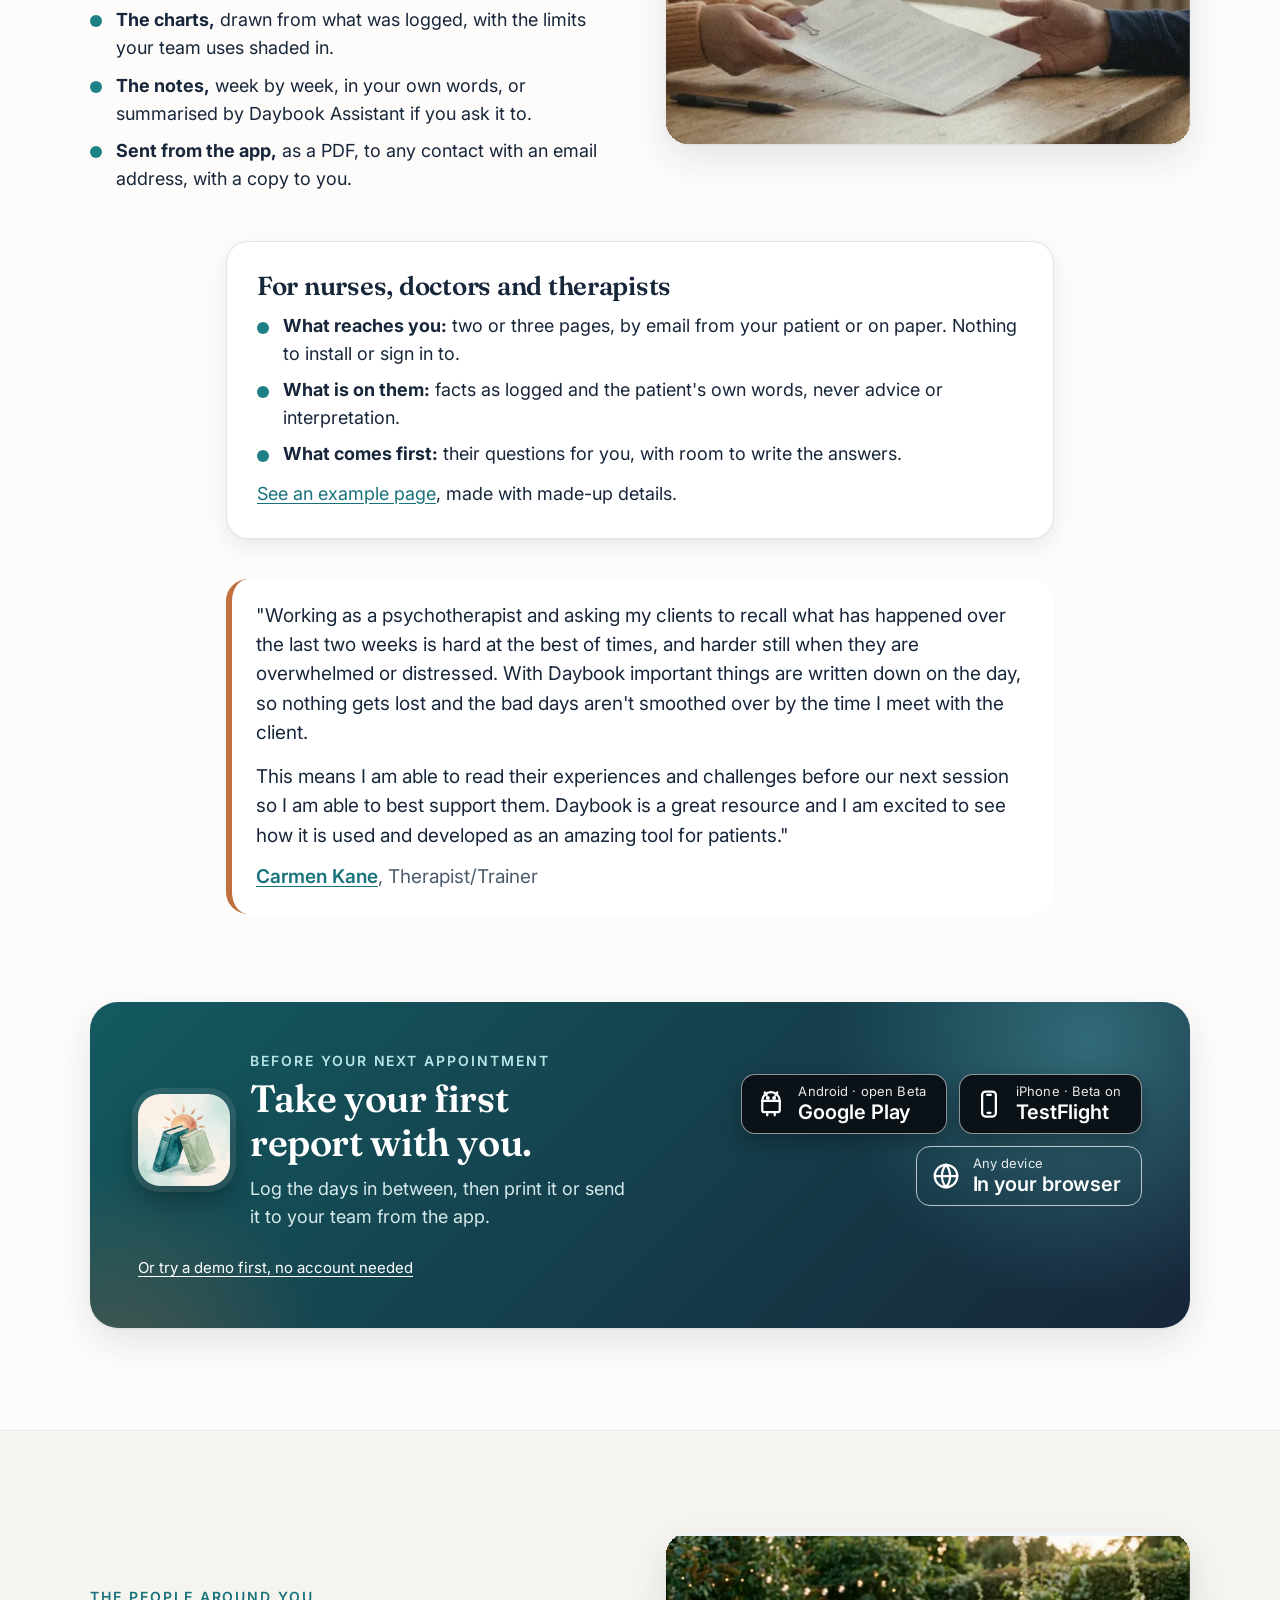
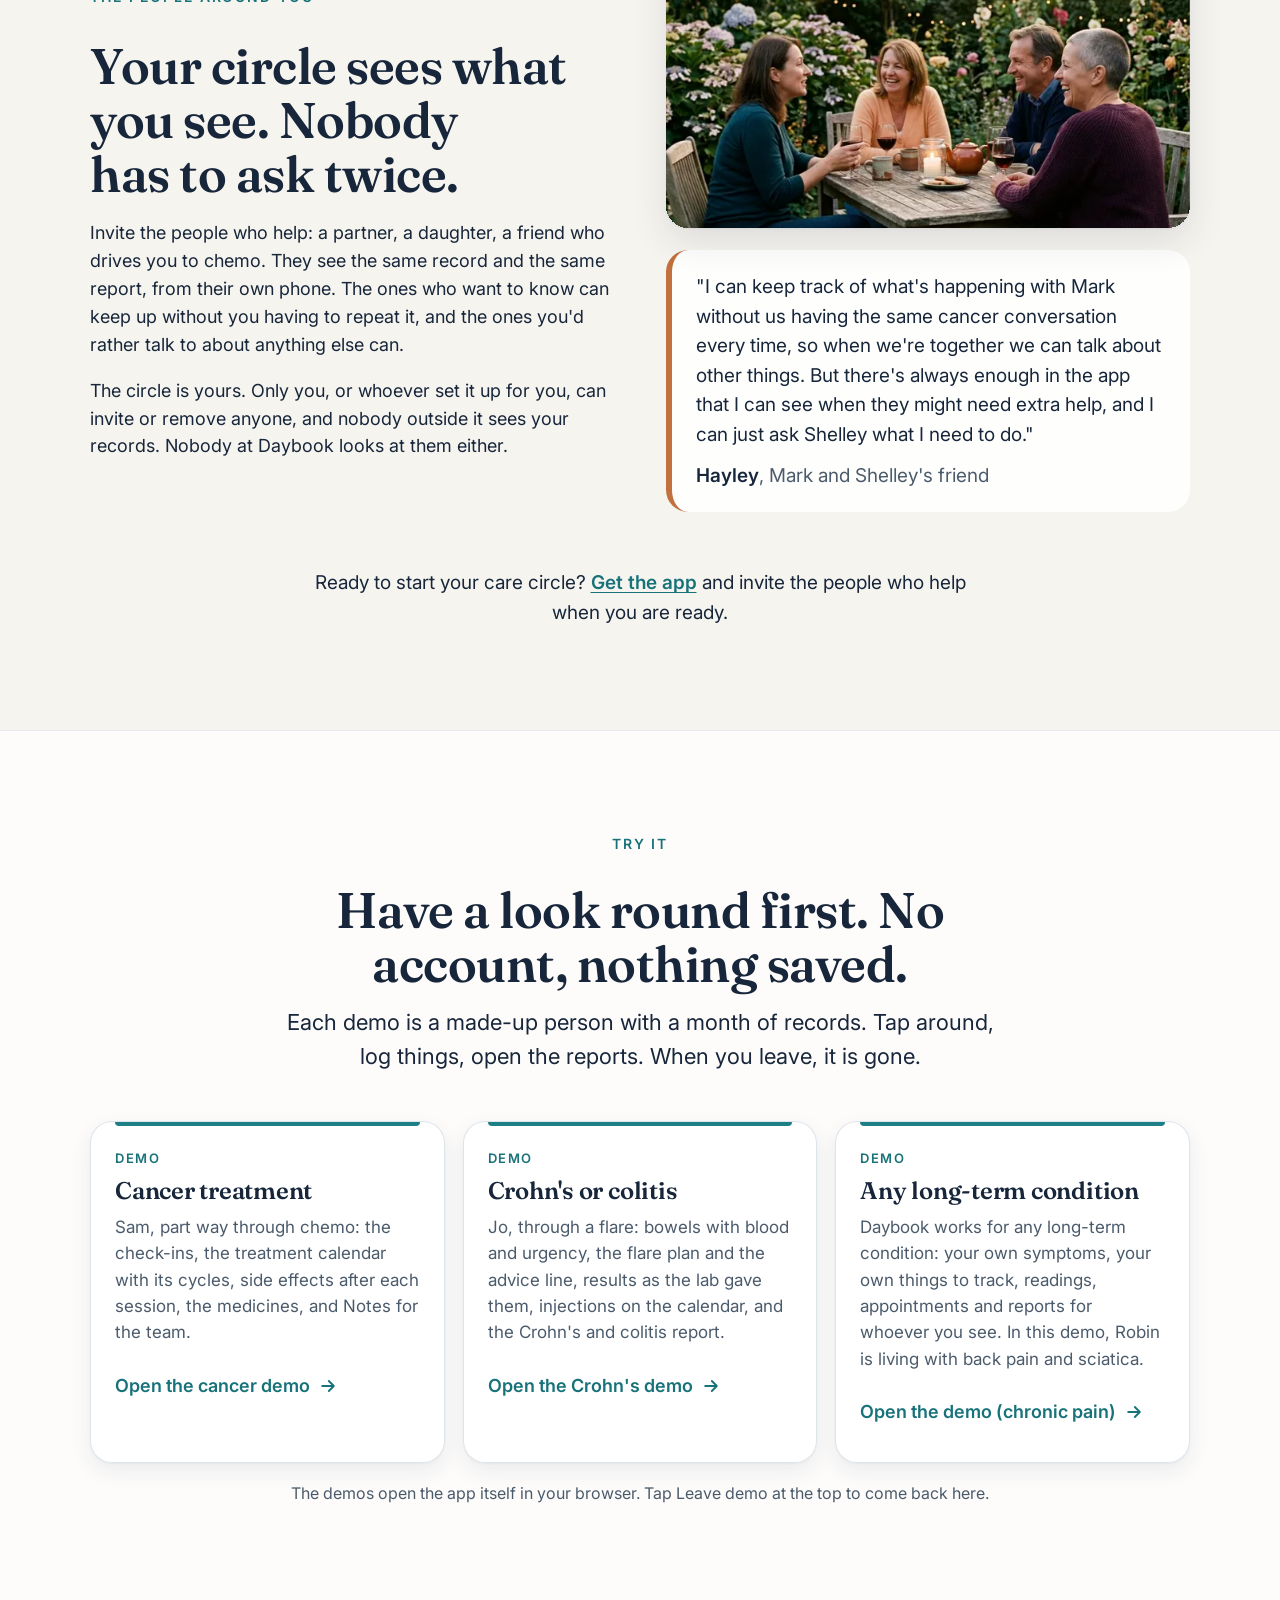
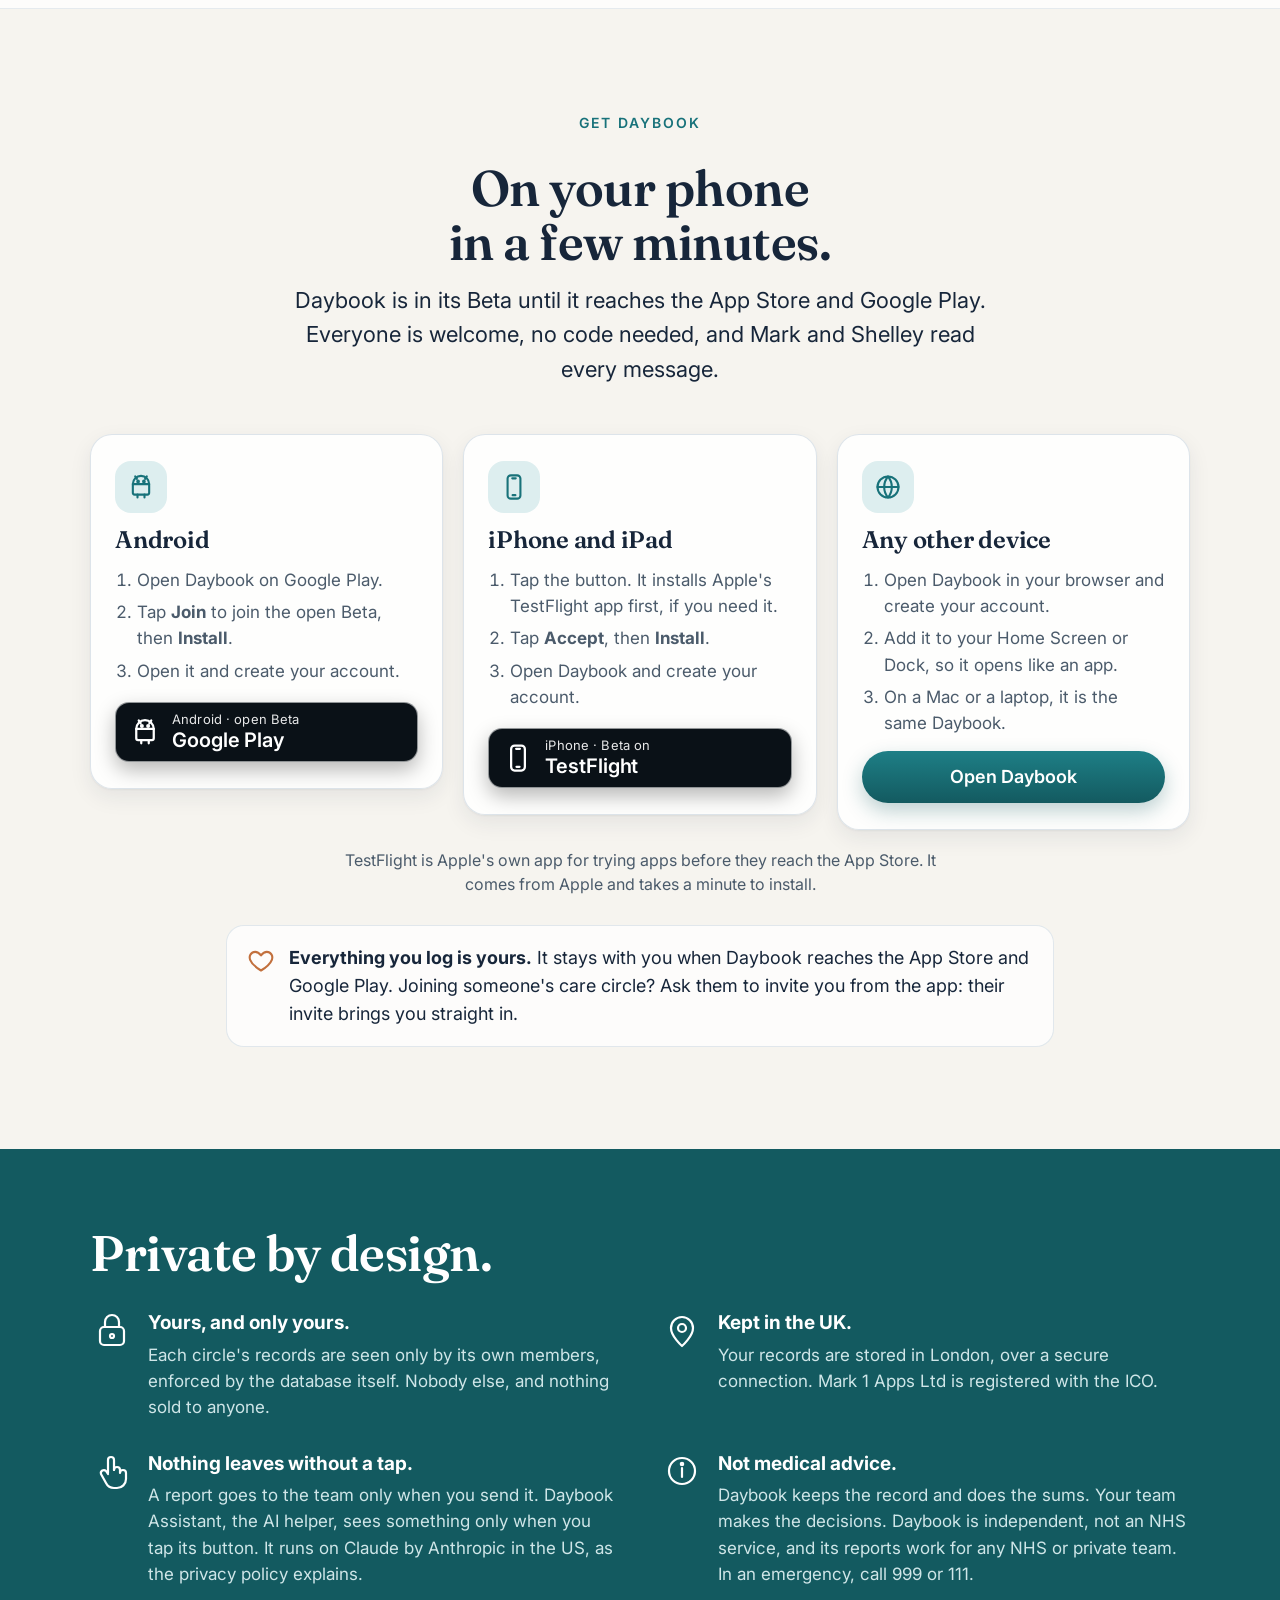
==== commit 384c5a81: "Header fits the iPhone Duo with large text (full menu from 1180px, wraps rather than overflows); Hea" ====
--- a/index.html
+++ b/index.html
@@ -22,7 +22,7 @@
   <link rel="preconnect" href="https://fonts.googleapis.com">
   <link rel="preconnect" href="https://fonts.gstatic.com" crossorigin>
   <link rel="stylesheet" href="https://fonts.googleapis.com/css2?family=Fraunces:opsz,wght@9..144,600&family=Inter:wght@400;500;600&display=swap">
-  <link rel="stylesheet" href="css/site.css?v=20">
+  <link rel="stylesheet" href="css/site.css?v=21">
   <script type="application/ld+json">{"@context":"https://schema.org","@graph":[{"@type":"WebSite","@id":"https://mymedicaldaybook.co.uk/#website","url":"https://mymedicaldaybook.co.uk/","name":"My Medical Daybook","alternateName":"Daybook","description":"Your companion between appointments.","inLanguage":"en-GB"},{"@type":"Organization","@id":"https://mymedicaldaybook.co.uk/#org","name":"Mark 1 Apps Ltd","url":"https://mymedicaldaybook.co.uk/","logo":"https://mymedicaldaybook.co.uk/icons/icon-512.png"}]}</script>
   <script>document.documentElement.classList.add('js');</script>
 </head>
@@ -222,7 +222,7 @@
           </div>
           <div class="it">
             <svg viewBox="0 0 44 44" aria-hidden="true" fill="none" stroke="currentColor" stroke-width="2.2" stroke-linecap="round" stroke-linejoin="round"><path d="M6 24h8l4-10 6 20 4-14 3 4h7"/></svg>
-            <div><b>Apple Health, if you want it</b><p>Steps, sleep, workouts, weight and your food app's totals can arrive by themselves. Everything can be typed in instead, so Daybook works in full without it.</p></div>
+            <div><b>Apple Health or Health Connect, if you want them</b><p>Steps, sleep, workouts, weight, resting heart rate and your food app's totals can arrive by themselves: from Apple Health on an iPhone, or Health Connect on Android. Everything can be typed in instead, so Daybook works in full without them.</p></div>
           </div>
           <div class="it">
             <svg viewBox="0 0 44 44" aria-hidden="true" fill="none" stroke="currentColor" stroke-width="2.2" stroke-linecap="round" stroke-linejoin="round"><path d="M22 6c-7 8-11 13-11 19a11 11 0 0 0 22 0c0-6-4-11-11-19z"/><path d="M17 27a5 5 0 0 0 5 5"/></svg>
--- a/css/site.css
+++ b/css/site.css
@@ -596,3 +596,13 @@
   .guide .gctl .arrow { width: 44px; height: 44px; min-height: 44px; font-size: 22px; }
   .gphone { width: min(330px, calc(100vw - 2 * var(--gutter) - 104px), max(230px, calc((100svh - 240px) * 390 / 844))); }
 }
+
+/* The iPhone Duo opened out (about 900 to 950px) with larger text: the full menu wrapped word by word and pushed the page
+   past the screen (Mark's screenshots, 23 November 2026). The full menu now shows from 1180px; between 861 and 1179px the
+   header keeps Try it, Meet the Family and Get the app, and no header link ever wraps. */
+.top nav a { white-space: nowrap; }
+@media (max-width: 1179px) { .top nav a.navlink:not(.keep):not(.family) { display: none; } }
+@media (min-width: 861px) and (max-width: 1179px) { .top nav a.navlink.family { display: inline-flex; } }
+.top .wrap { flex-wrap: wrap; row-gap: 0; min-width: 0; }
+.top nav { flex-wrap: wrap; justify-content: flex-end; min-width: 0; }
+@media (min-width: 861px) and (max-width: 1179px) { .top nav .family .long { display: none; } .top nav .family .short { display: inline; } }
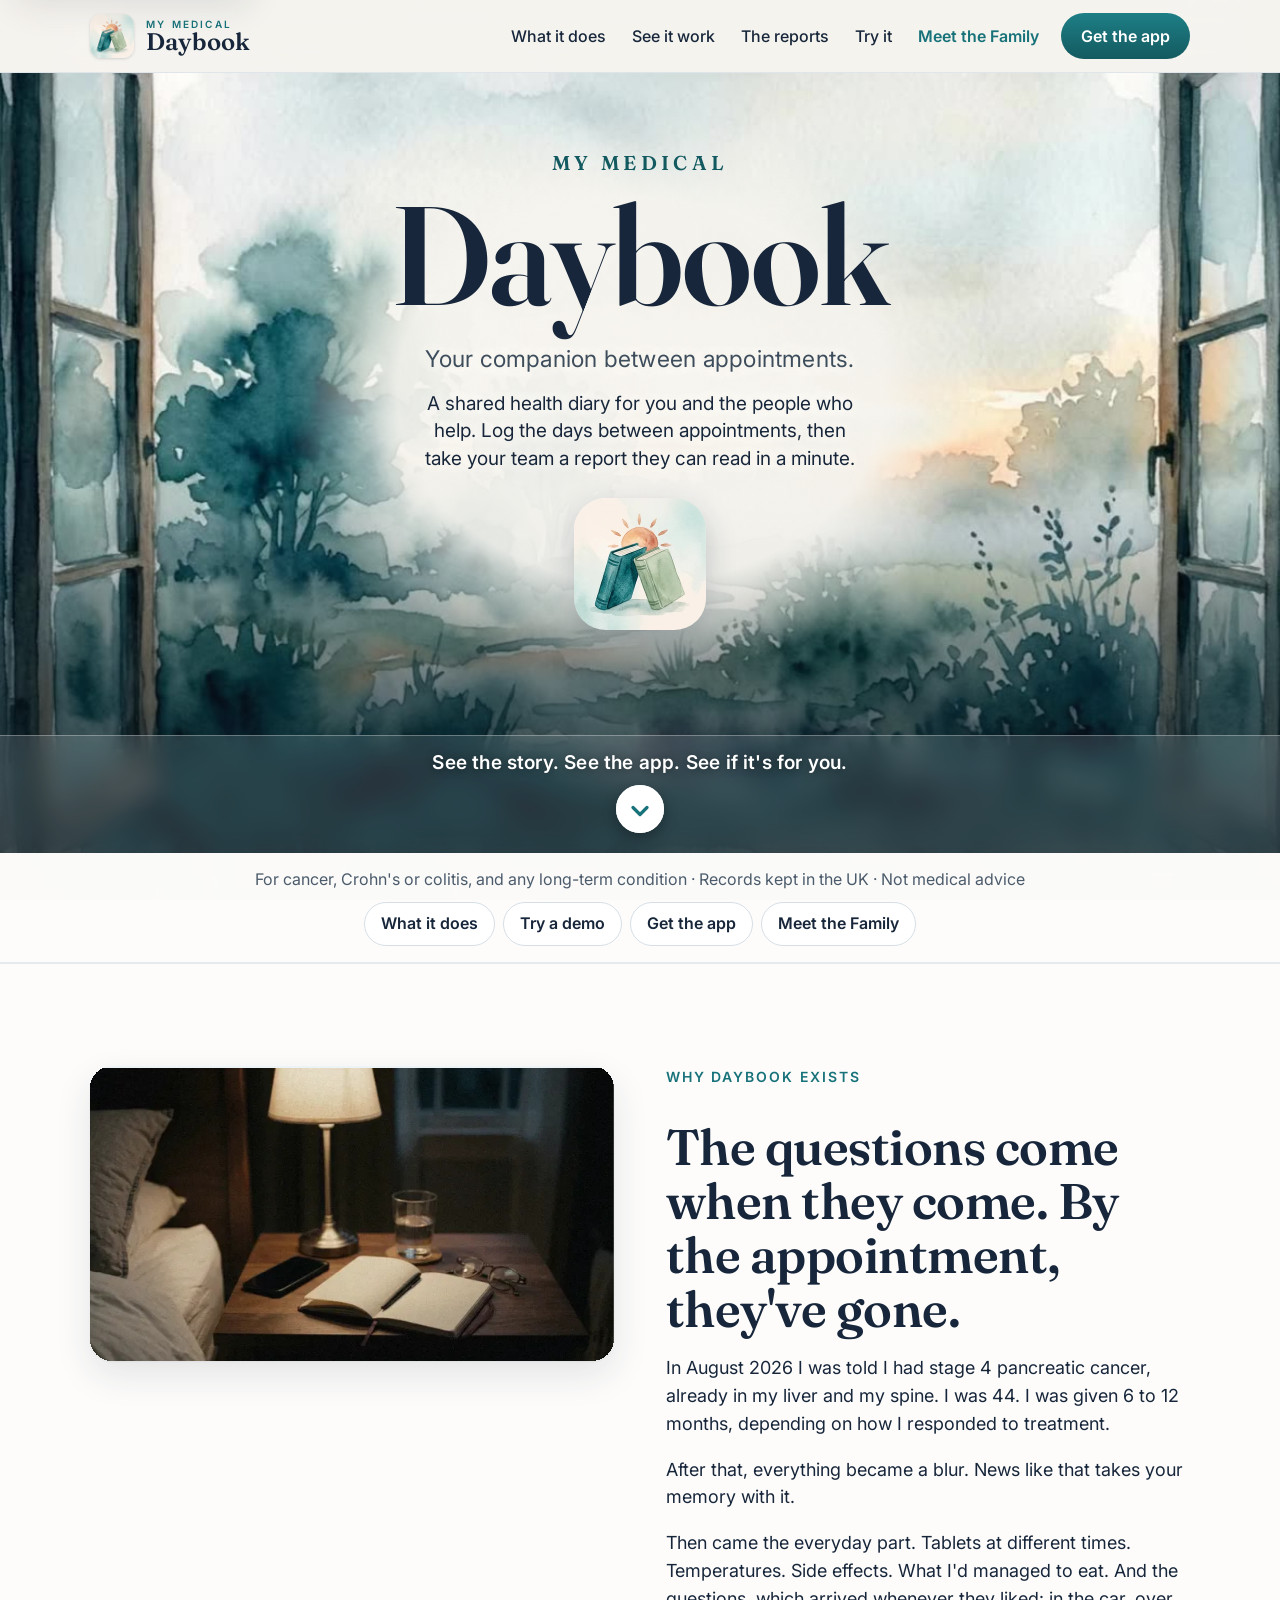
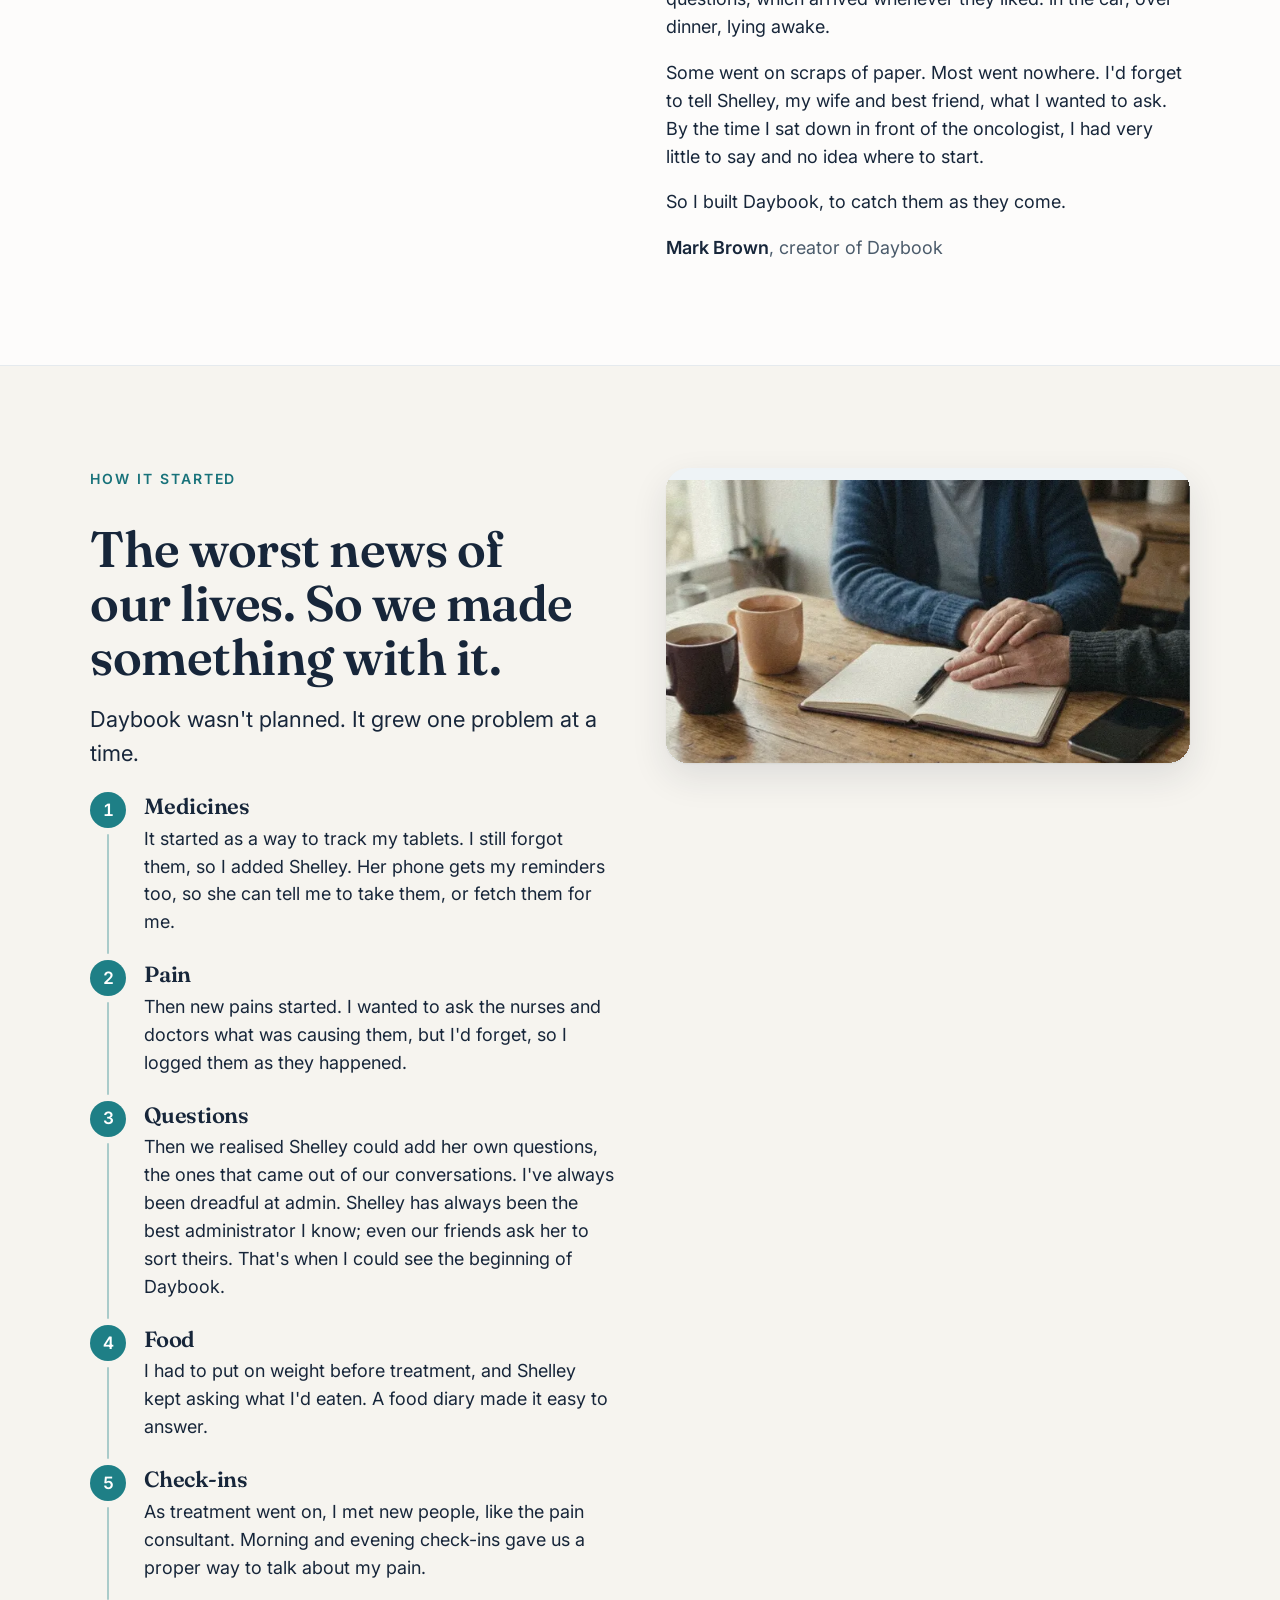
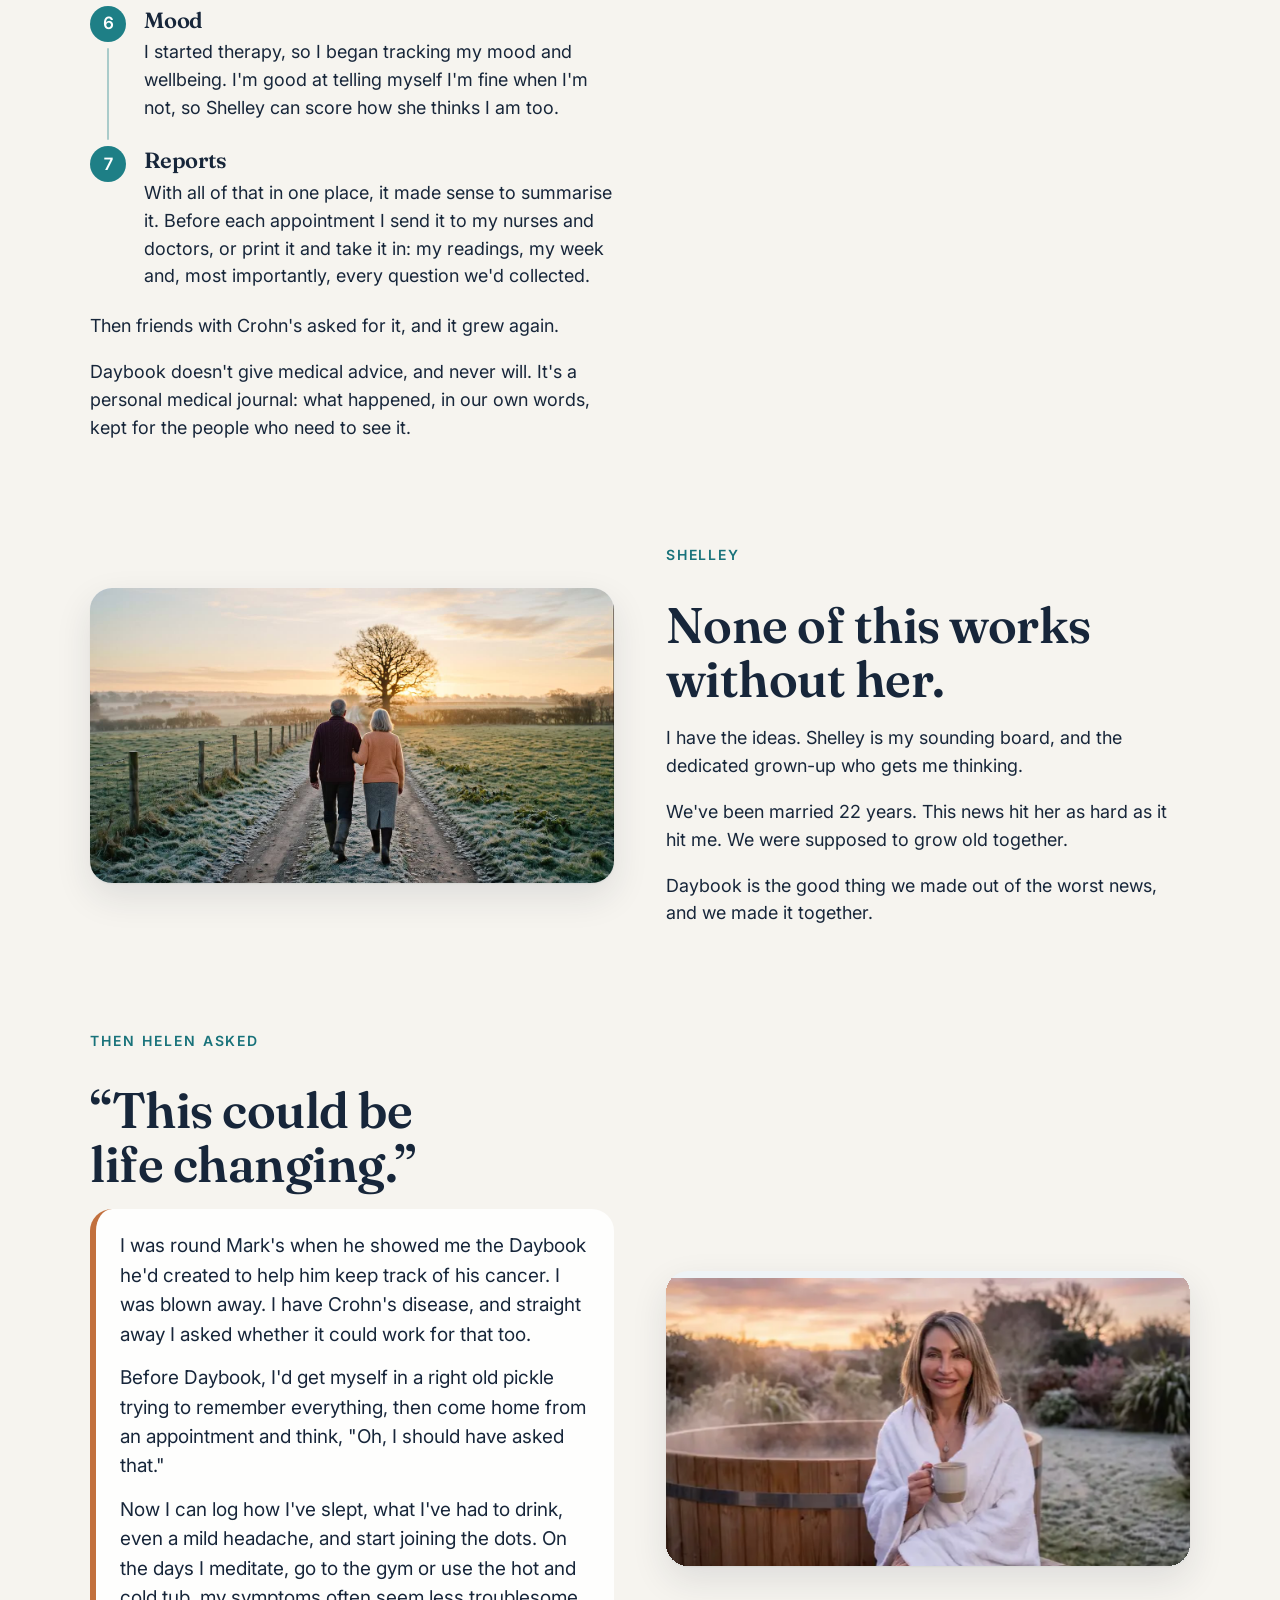
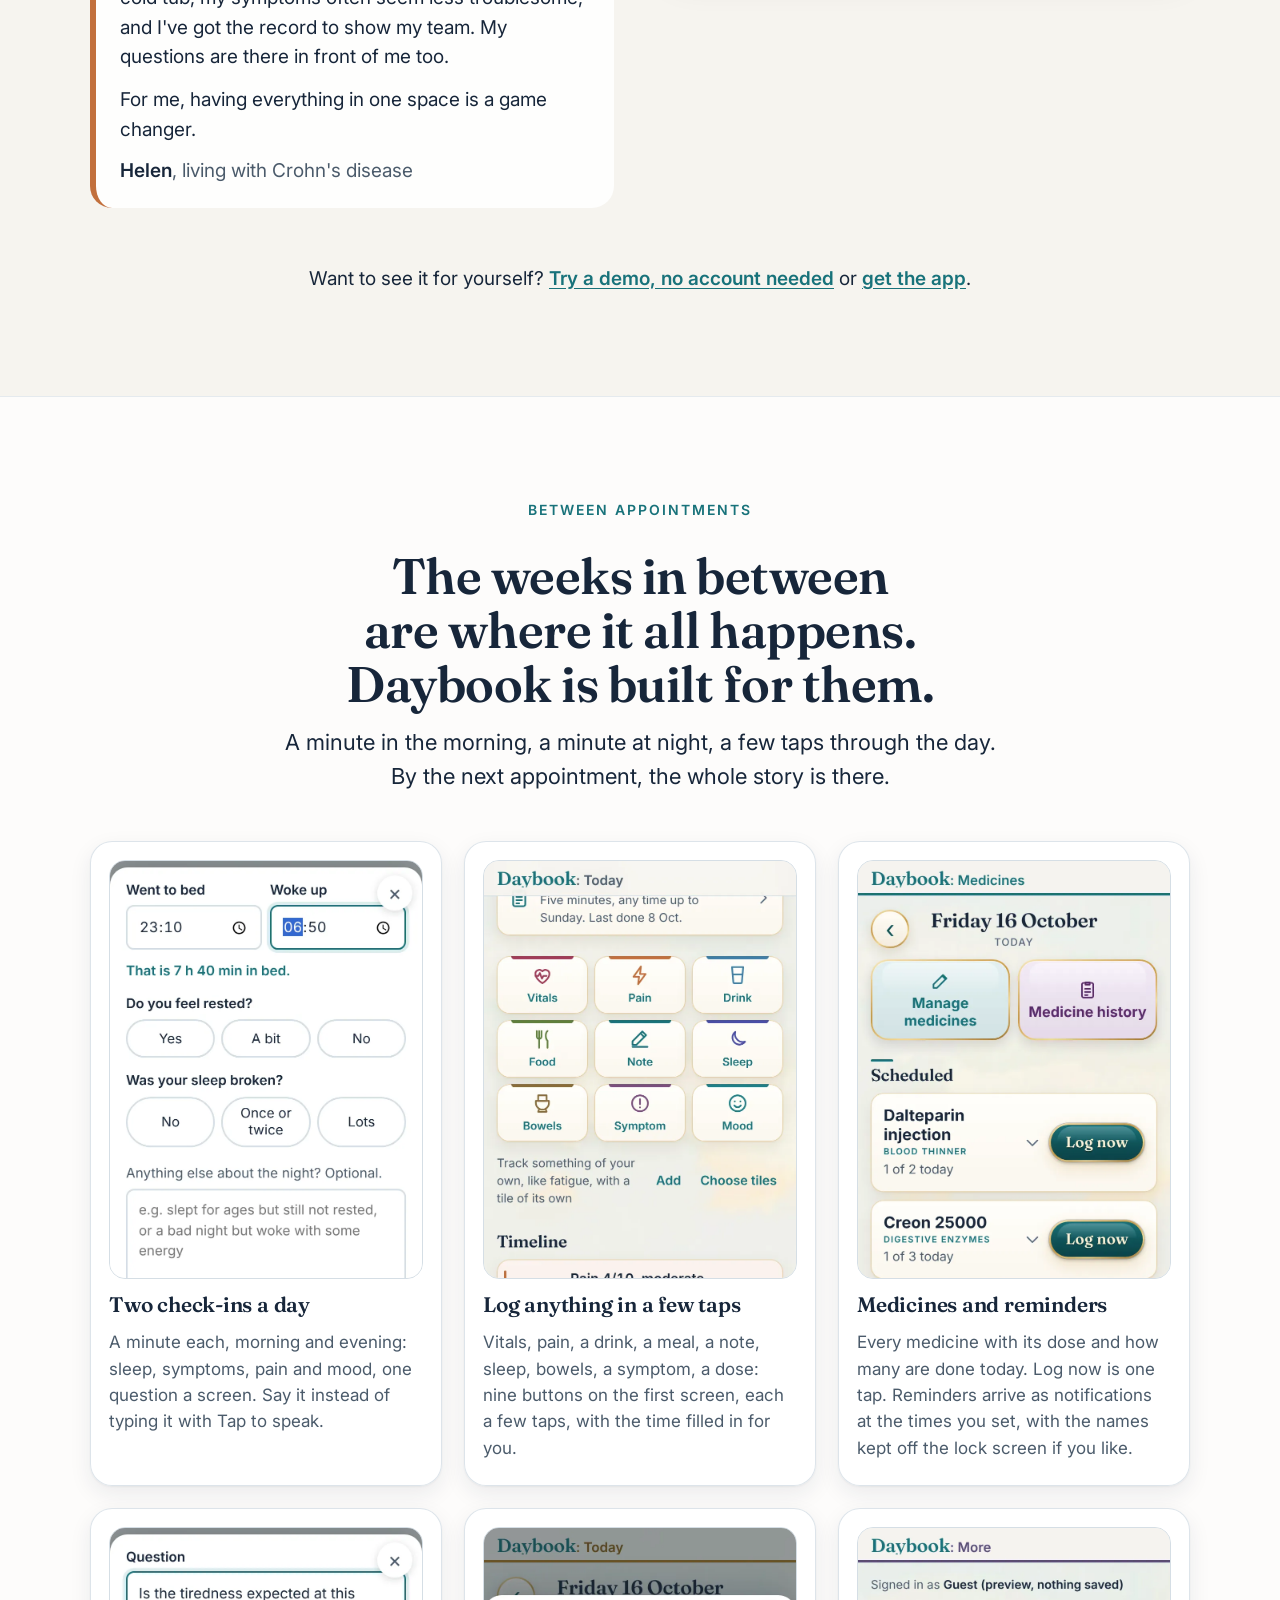
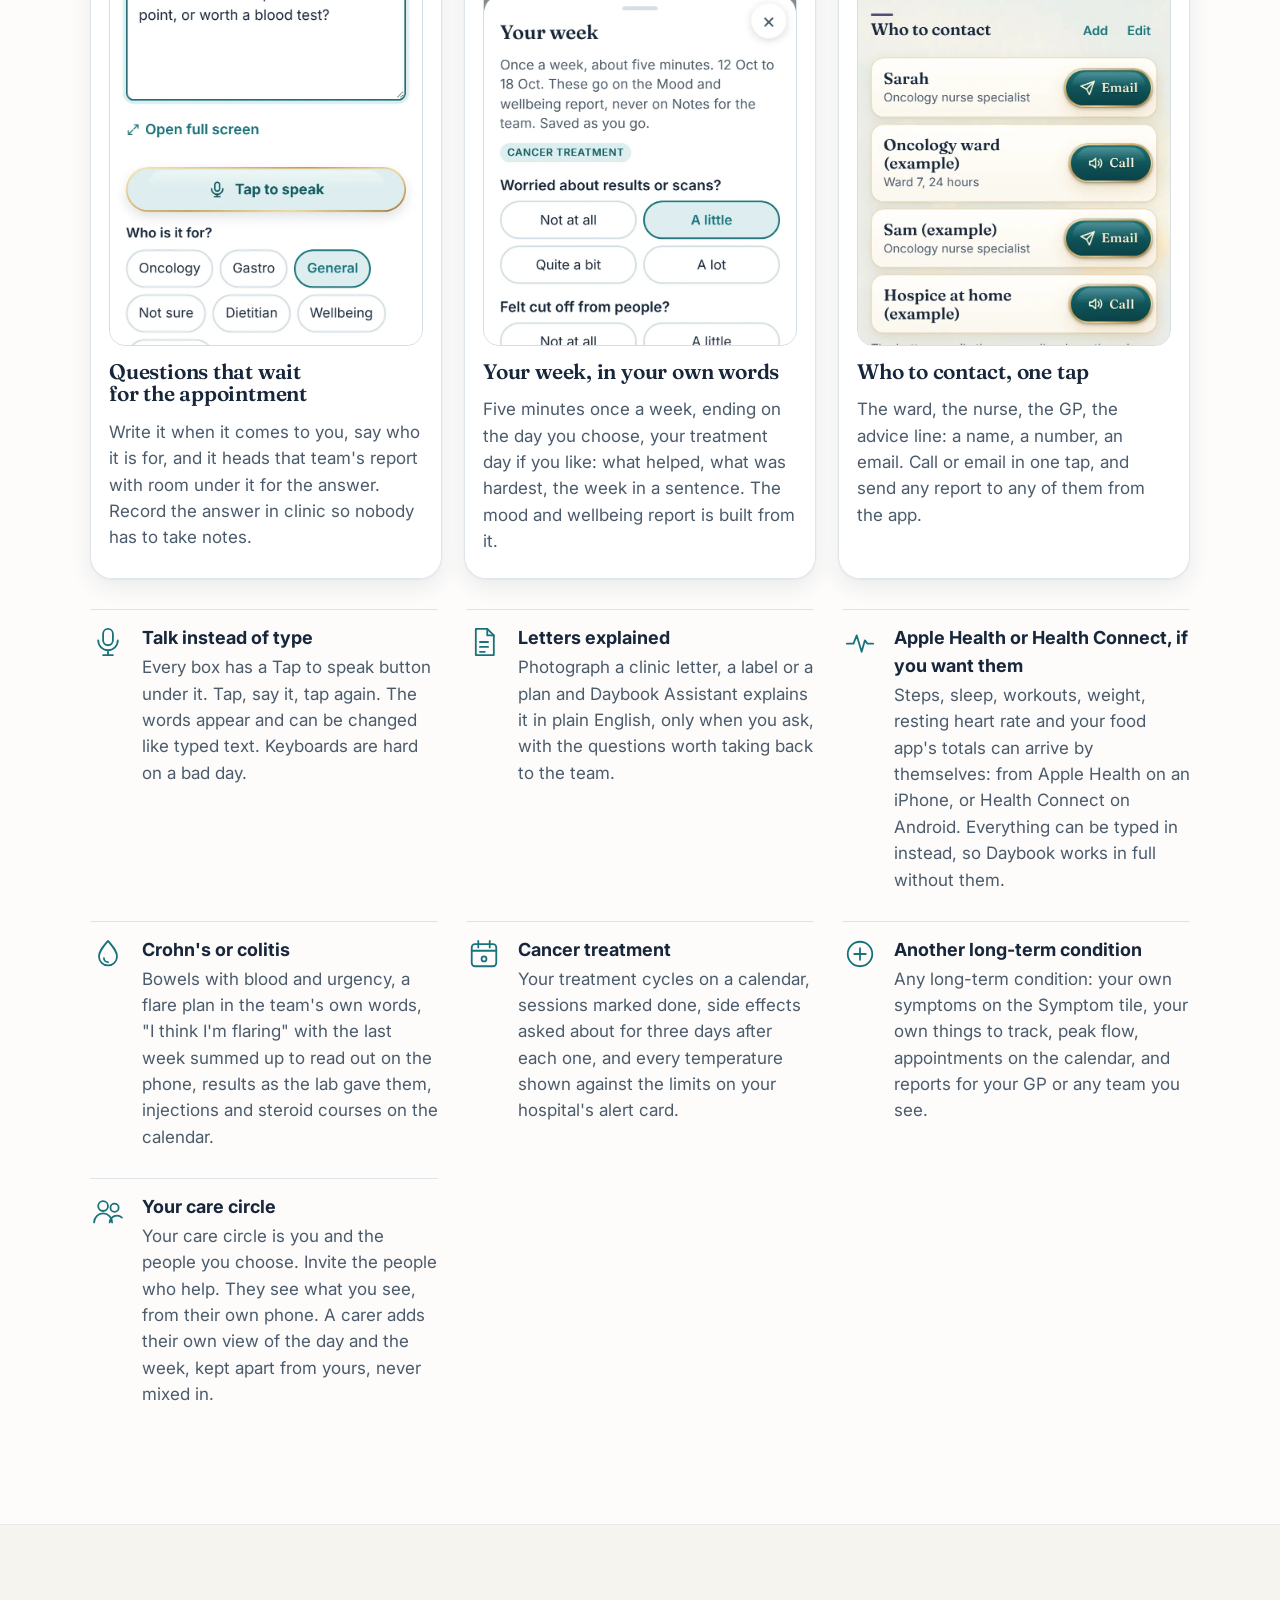
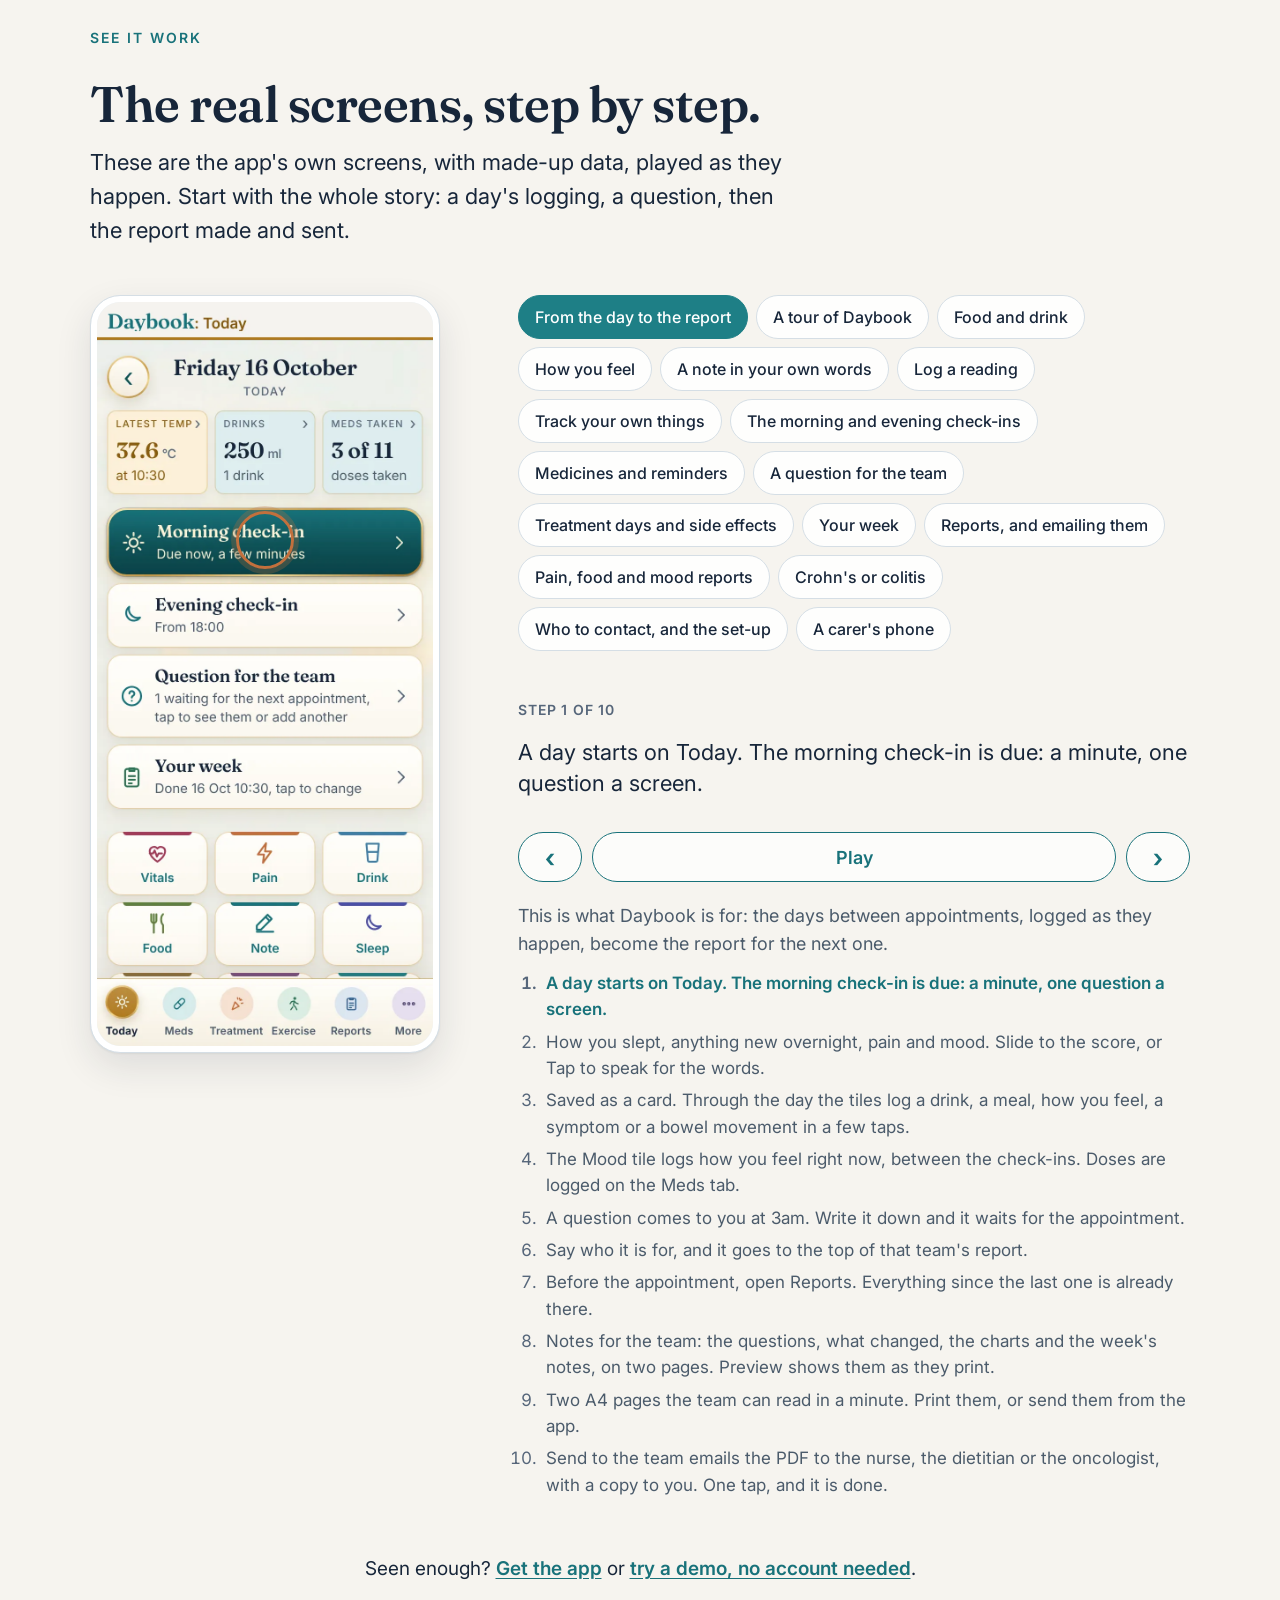
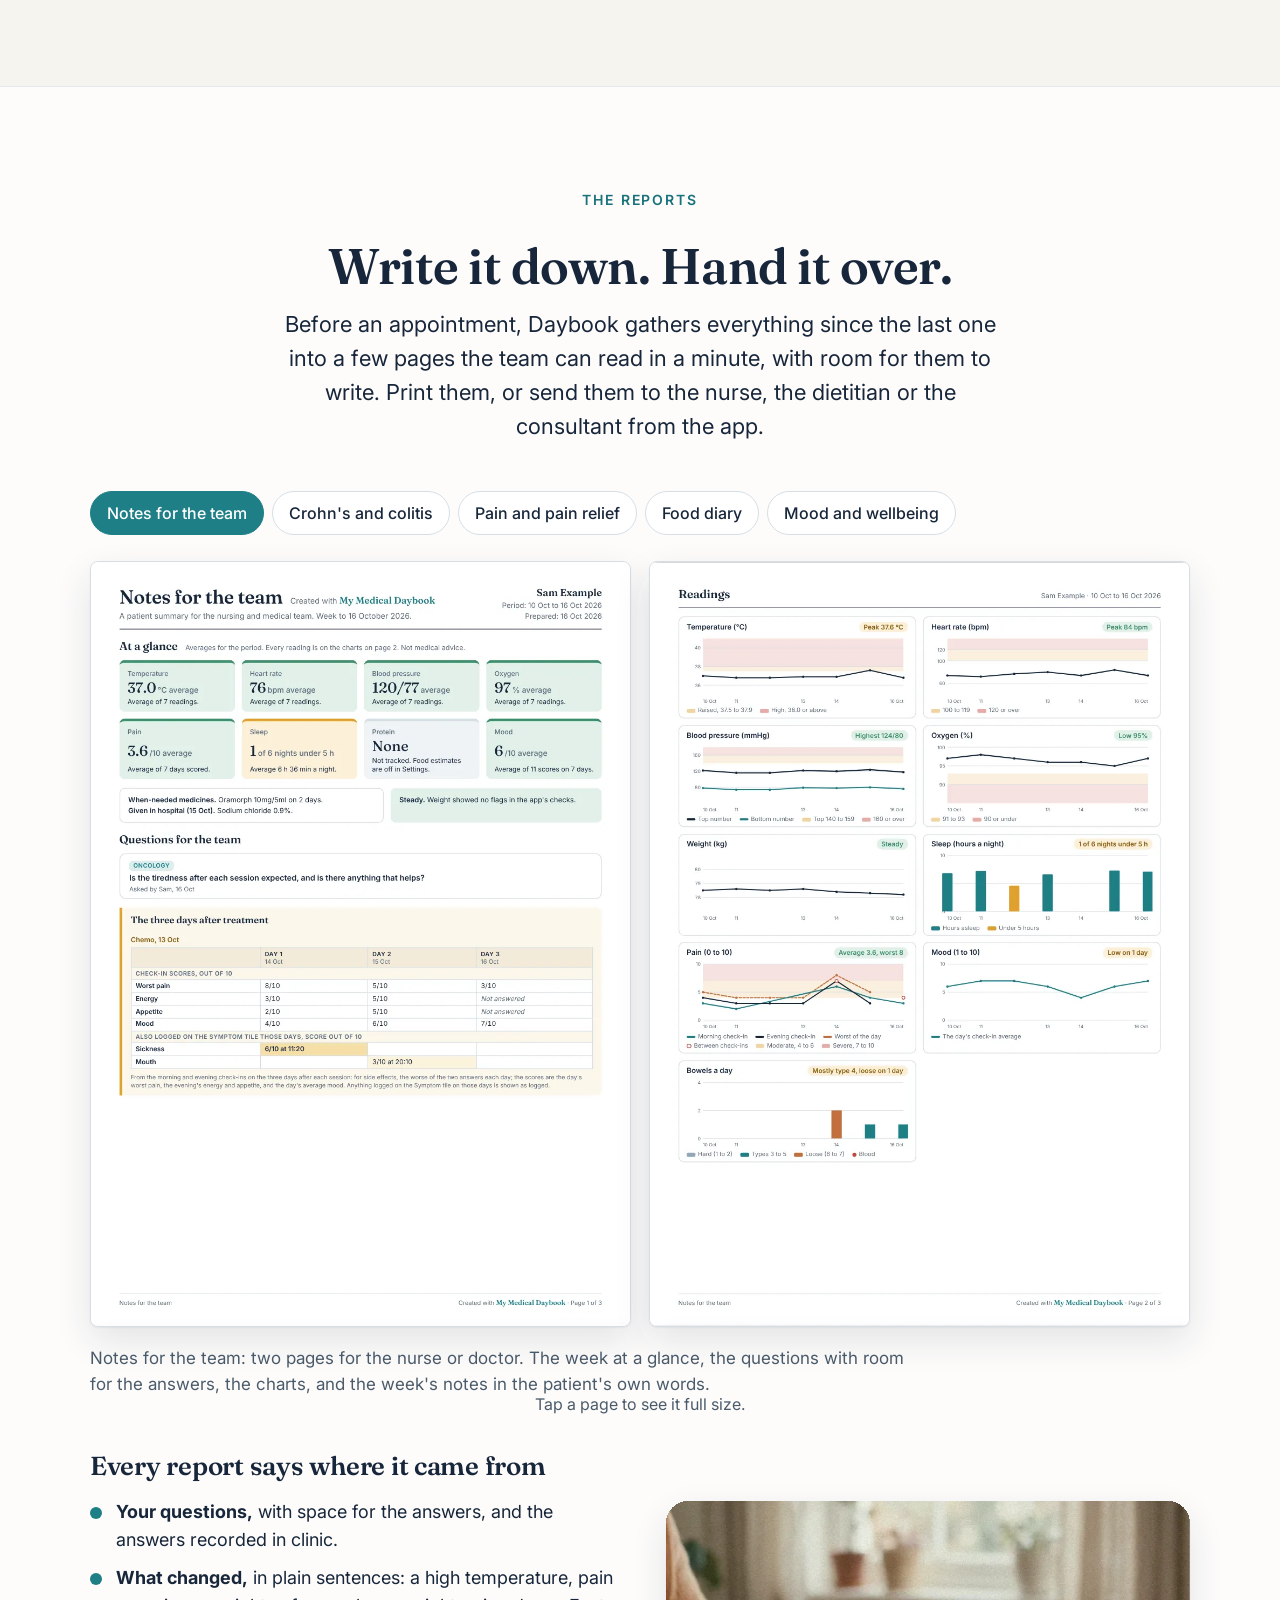
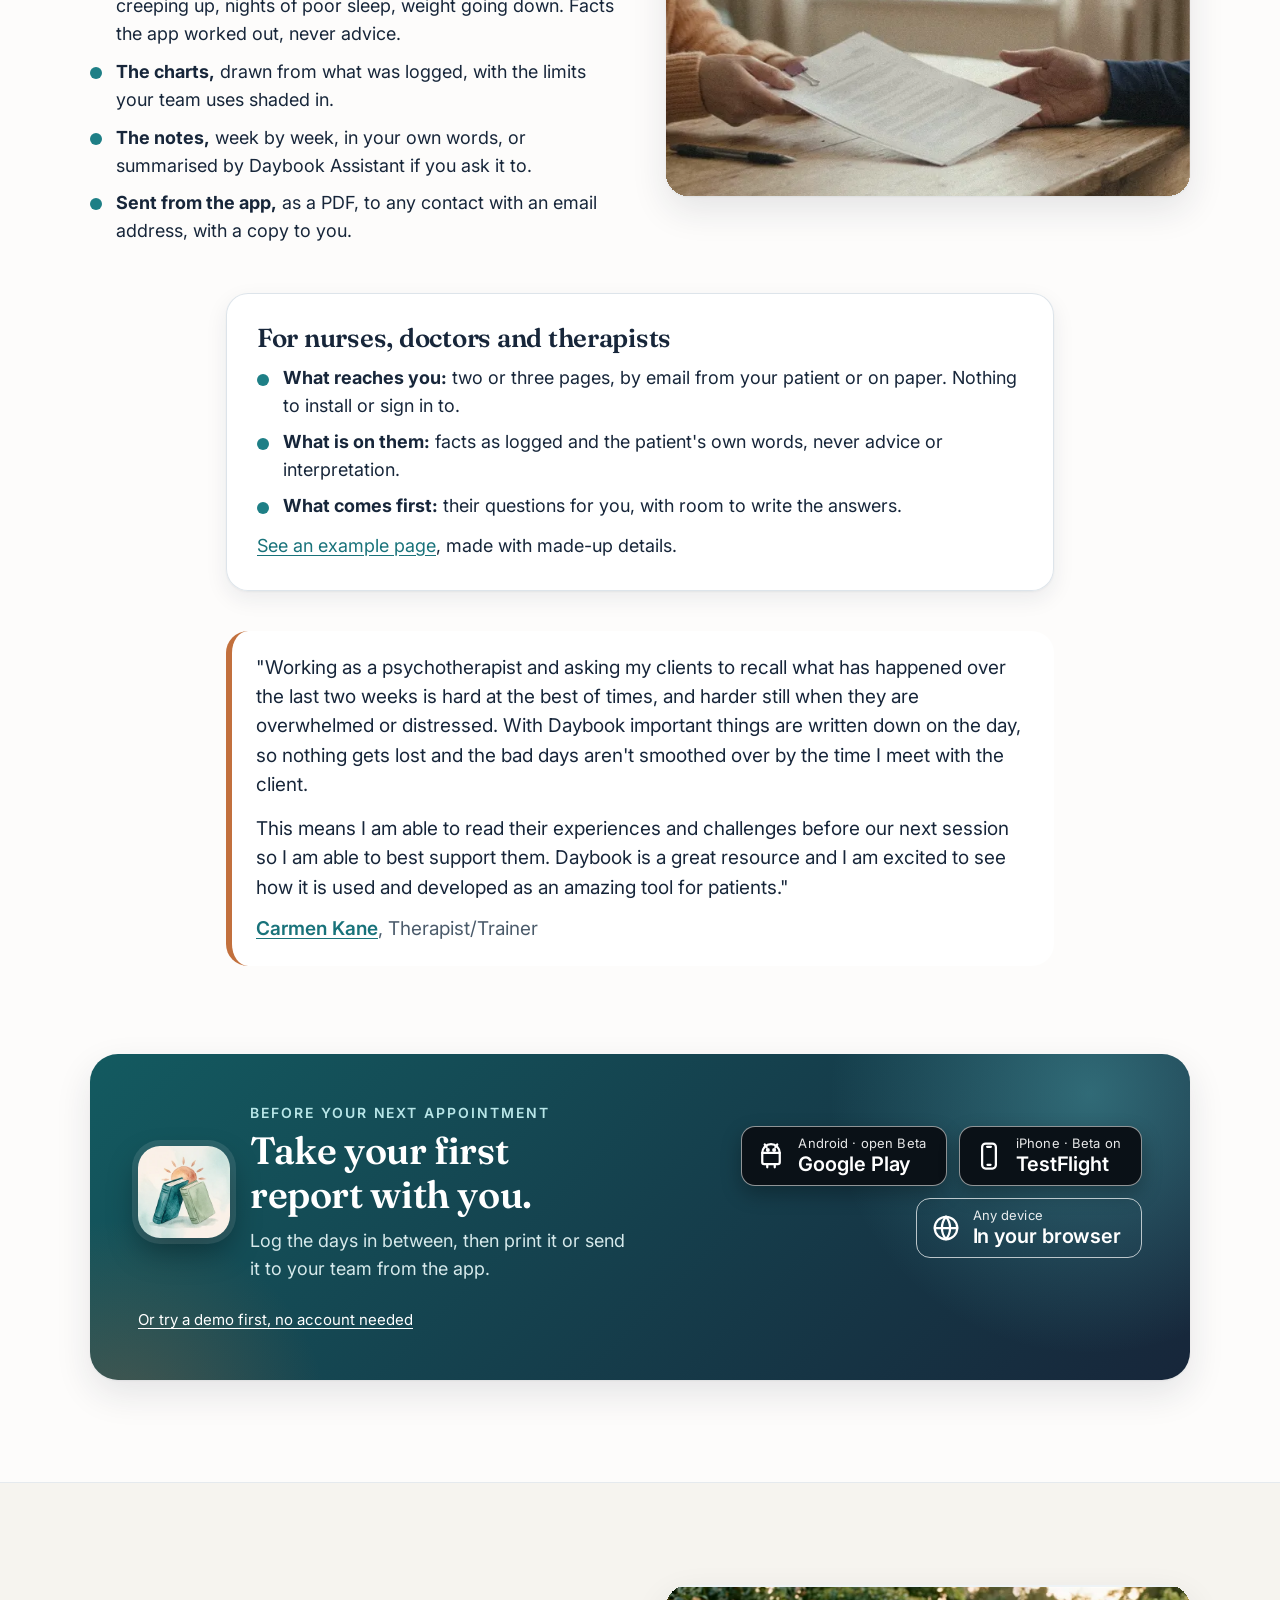
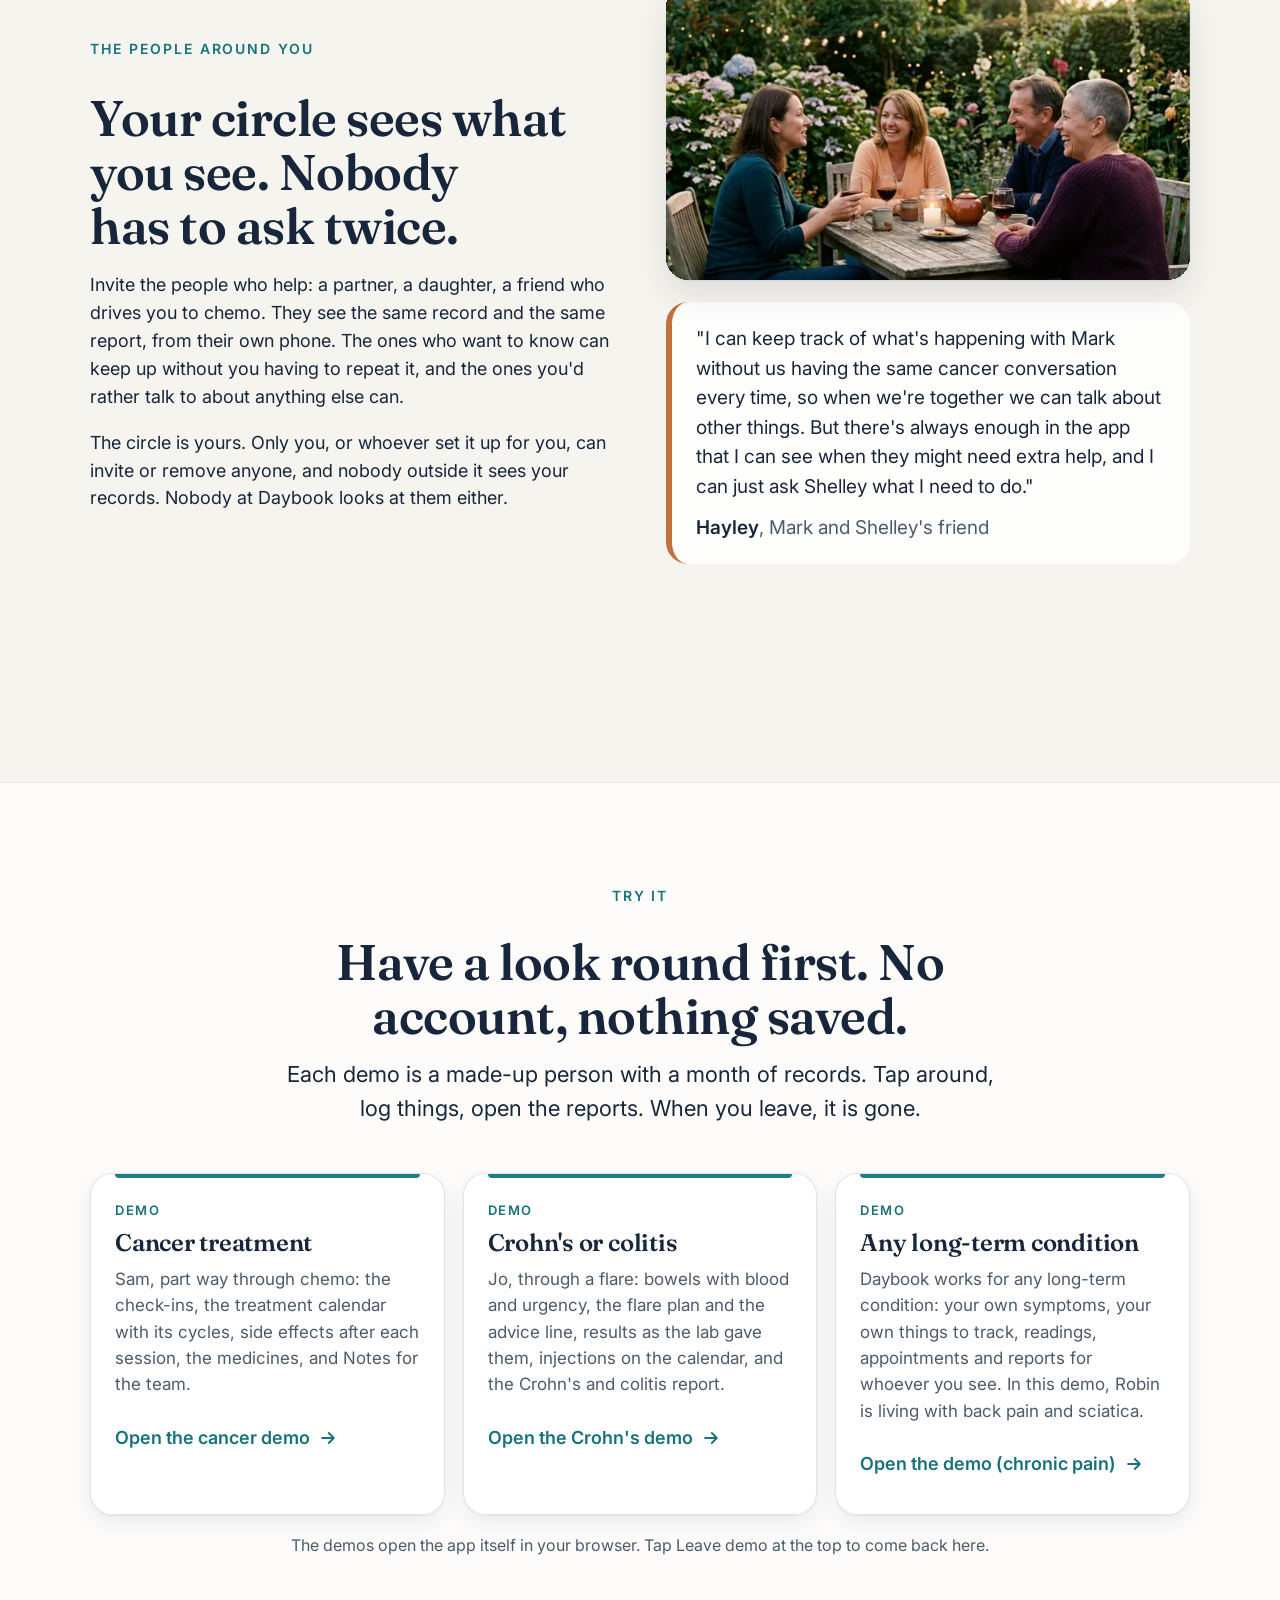
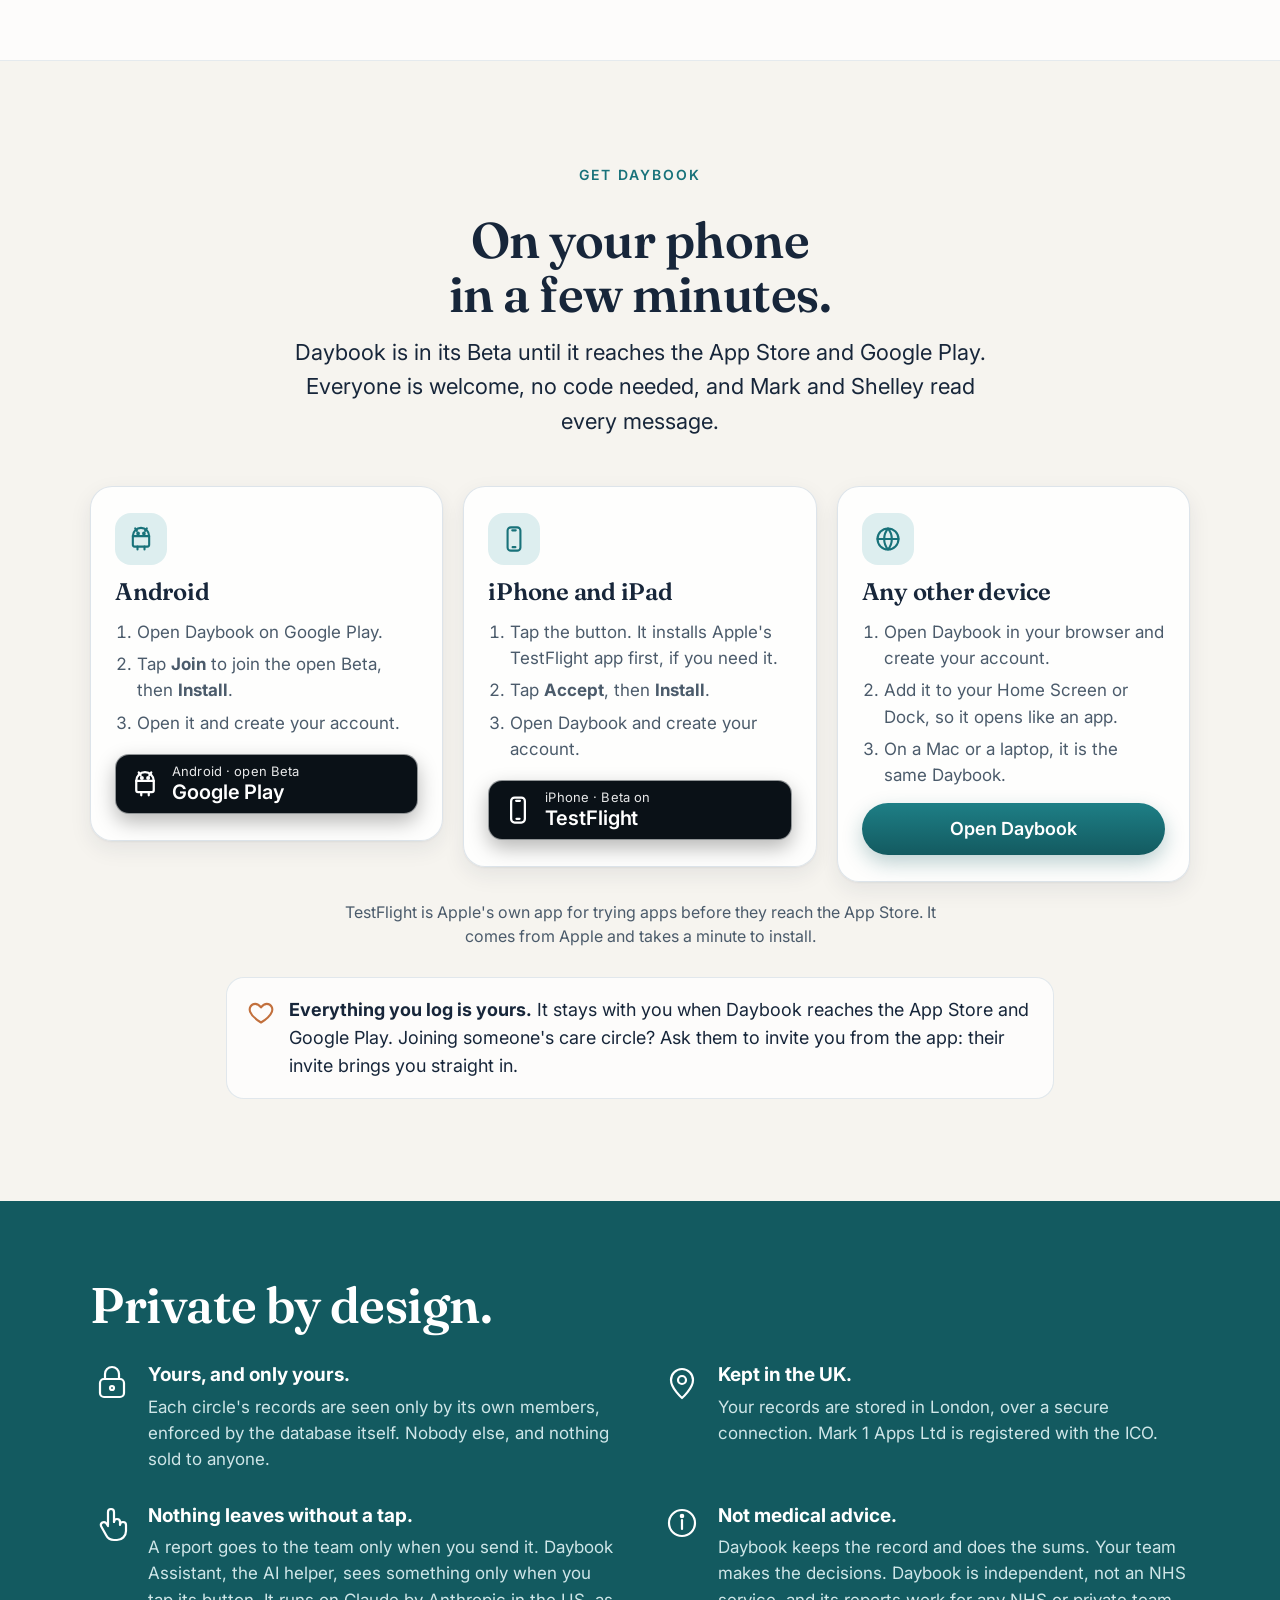
==== commit d6d590ae: "The Guide recopied from the app's v486: Track your own things (17 topics, 99 frames); guide.json v41" ====
--- a/index.html
+++ b/index.html
@@ -522,6 +522,6 @@
     </div>
   </footer>
 
-  <script src="js/site.js?v=44" defer></script>
+  <script src="js/site.js?v=45" defer></script>
 </body>
 </html>
